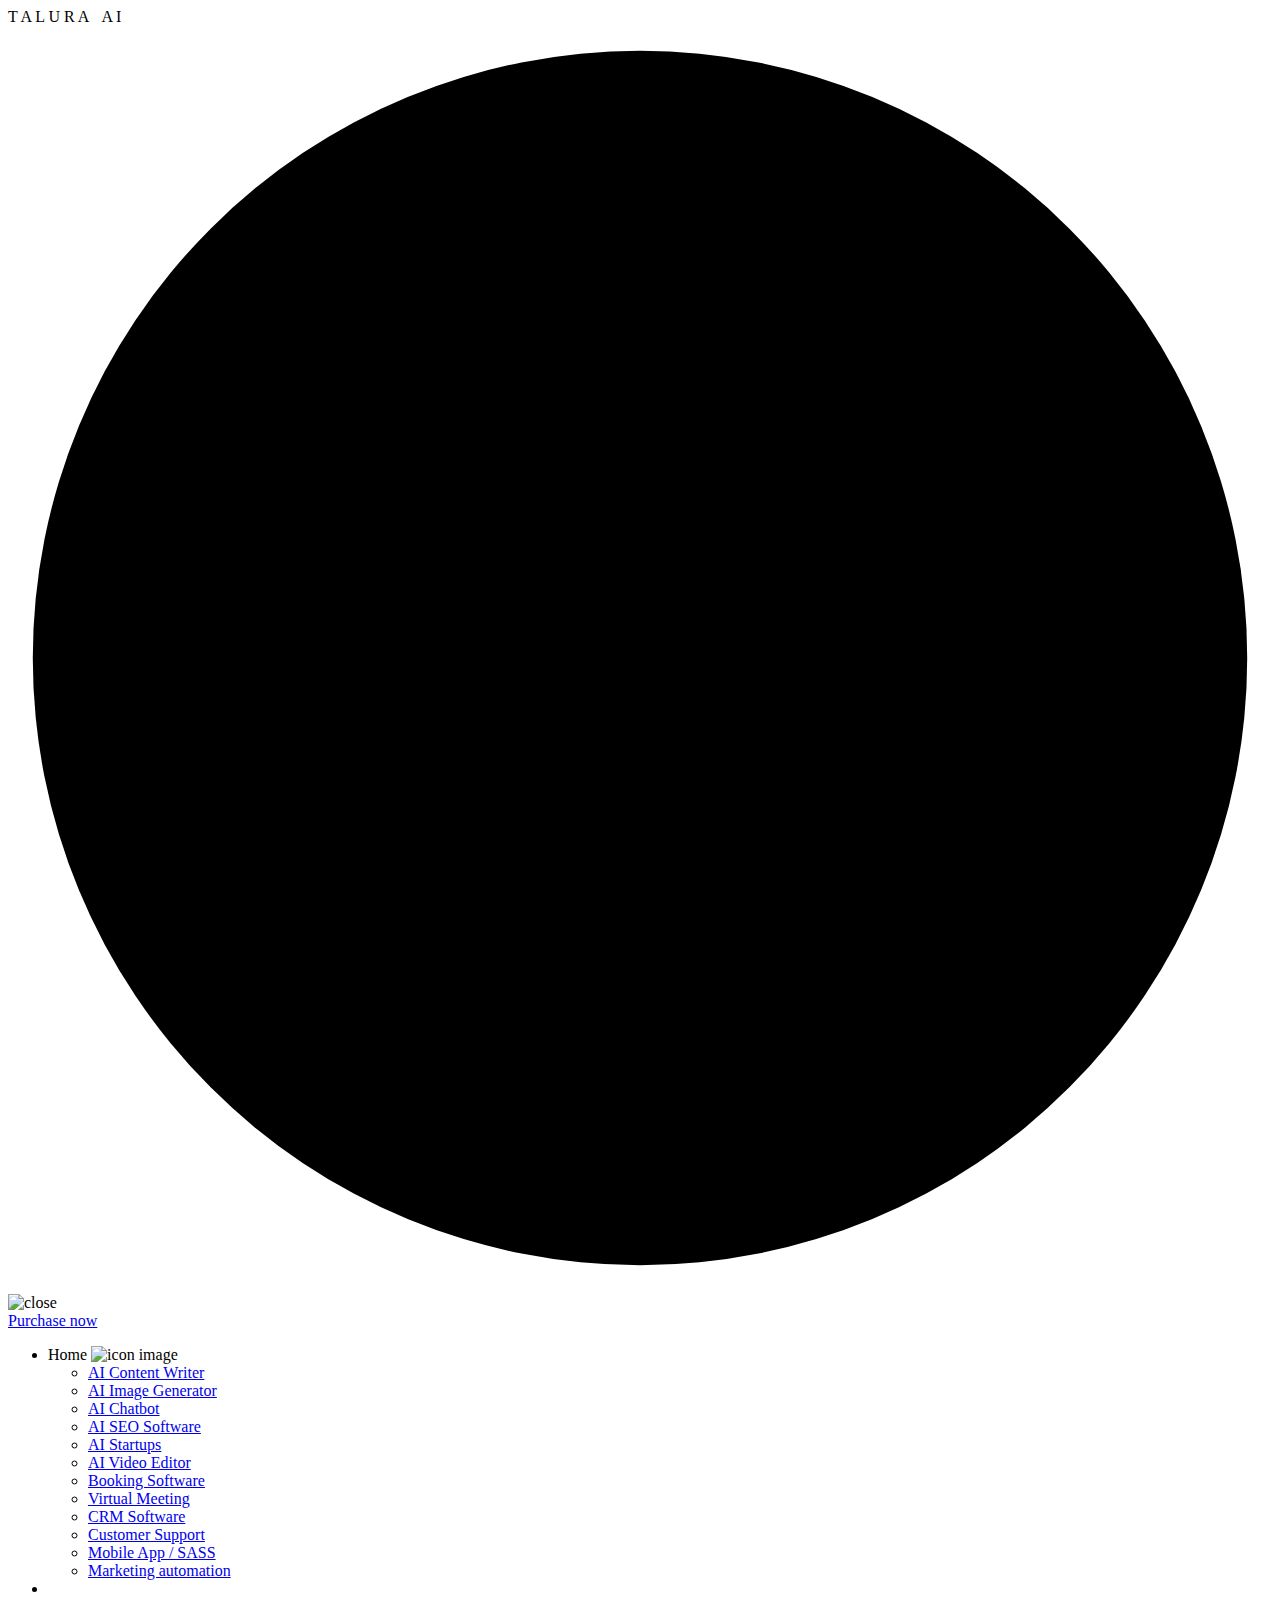
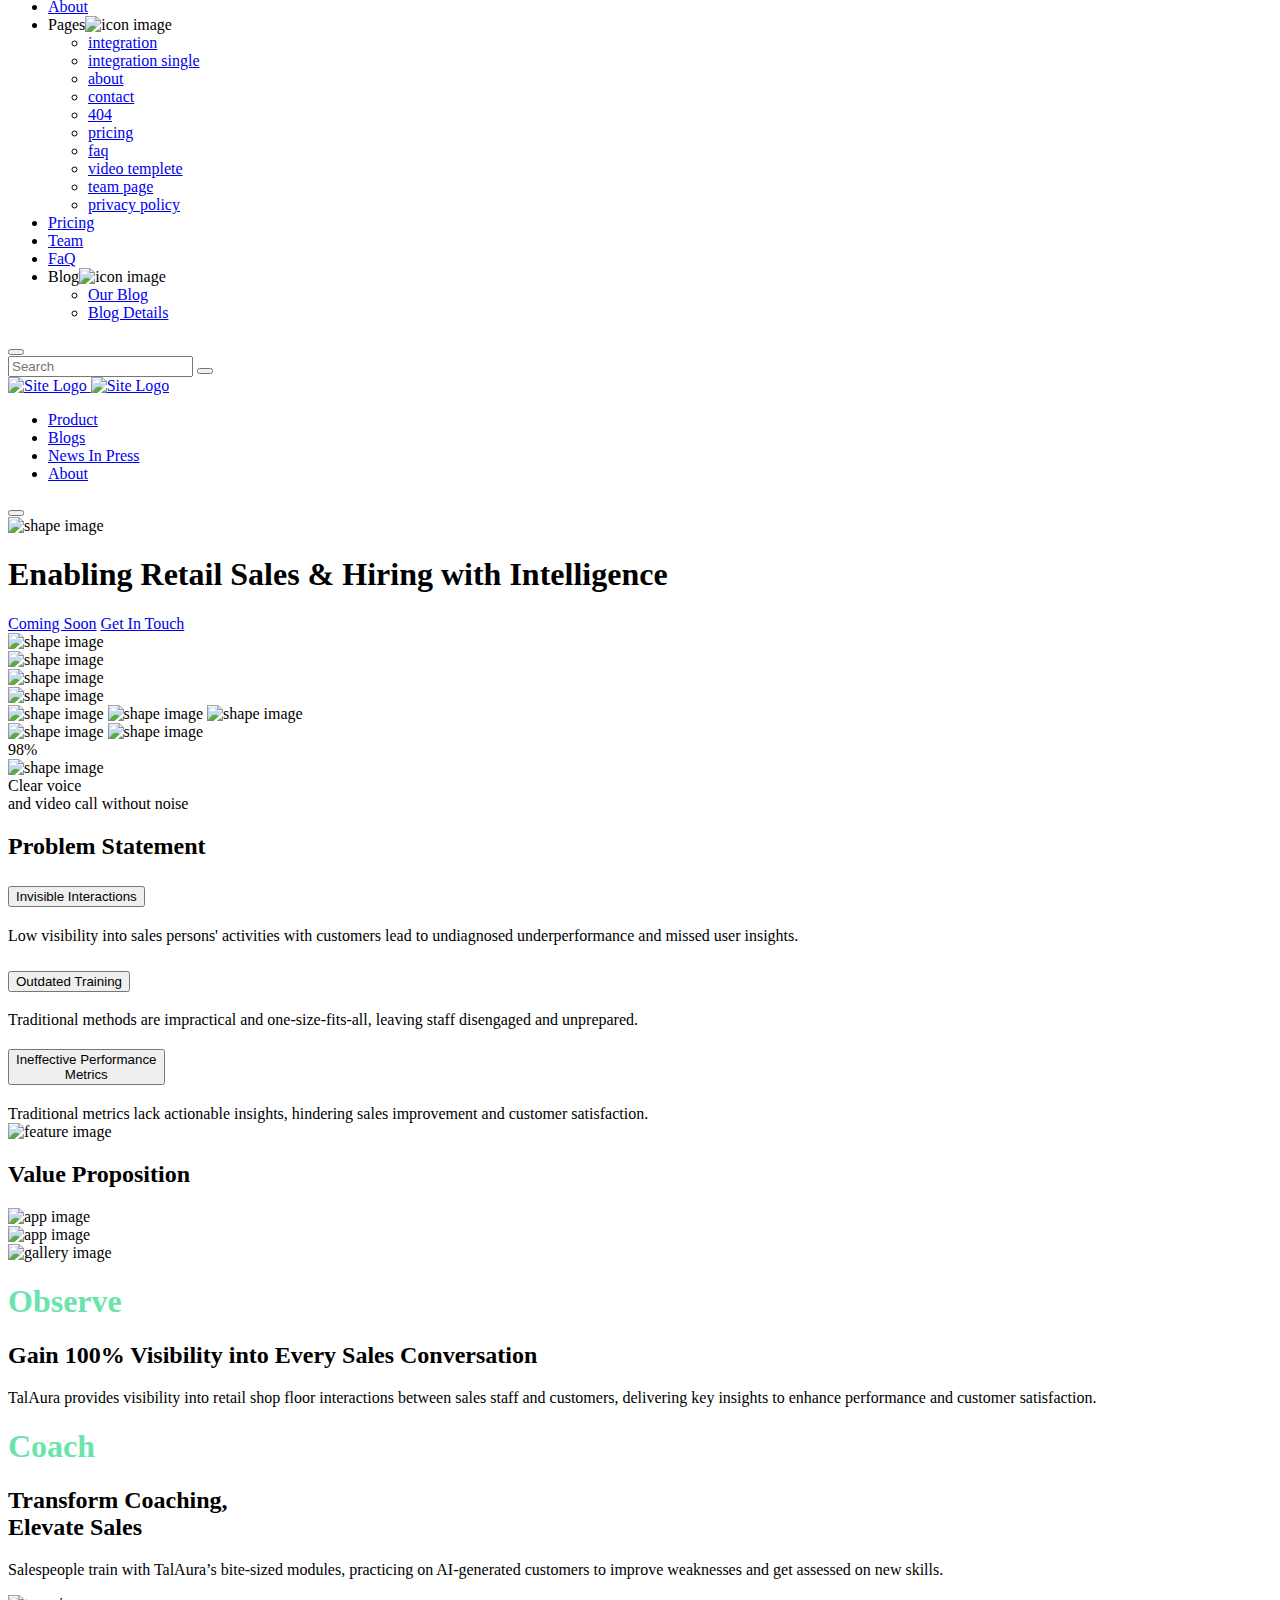
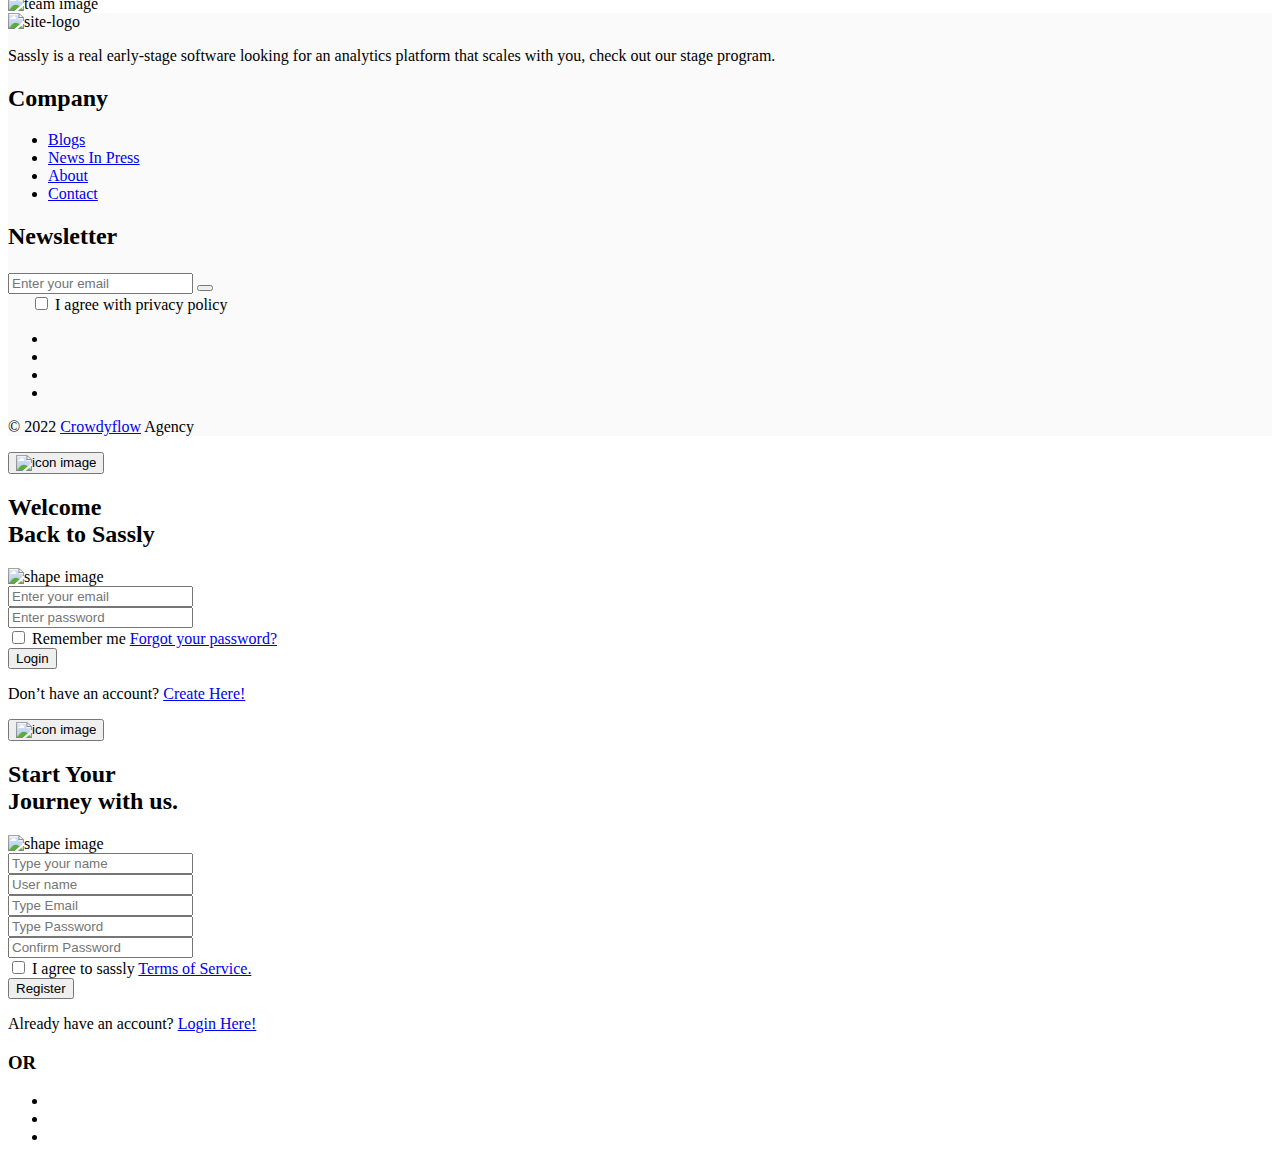
==== index.html @ 1fa09ea3 "Add files via upload" ====
<!DOCTYPE html>
<html lang="en">

<head>
  <meta charset="UTF-8">
  <meta http-equiv="X-UA-Compatible" content="IE=edge">
  <meta name="viewport" content="width=device-width, initial-scale=1.0">
  <meta name="description" content="Sassly HTML5 Template">

  <title>Talura</title>

  <!-- Fav Icon -->
  <link rel="icon" type="image/x-icon" href="../assets/imgs/logo/favicon.webp">



  <!-- All CSS files -->
  <link rel="stylesheet" href="assets/css/bootstrap.min.css">
  <link rel="stylesheet" href="assets/css/all.min.css">
  <link rel="stylesheet" href="assets/css/swiper-bundle.min.css">
  <link rel="stylesheet" href="assets/css/progressbar.css">
  <link rel="stylesheet" href="assets/css/meanmenu.min.css">
  <link rel="stylesheet" href="assets/css/magnific-popup.css">
  <link rel="stylesheet" href="assets/css/master-online-meeting.css">

  <style>
    .enquiry-btn {
      transition: 0.3s;
    }

    .enquiry-btn:hover {
      text-decoration: underline;
      color: #072032;
    }
  </style>

</head>


<body class="font-heading-beatrice-medium">

  <!-- Preloader -->
  <div id="preloader">
    <div id="container" class="container-preloader">
      <div class="animation-preloader">
        <div class="spinner"></div>
        <div class="txt-loading">
          <span data-text="T" class="characters">T</span>
          <span data-text="A" class="characters">A</span>
          <span data-text="L" class="characters">L</span>
          <span data-text="U" class="characters">U</span>
          <span data-text="R" class="characters">R</span>
          <span data-text="A" class="characters">A&nbsp;</span>
          <span data-text="A" class="characters">&nbsp;A</span>
          <span data-text="I" class="characters">I</span>
        </div>
      </div>
      <div class="loader-section section-left"></div>
      <div class="loader-section section-right"></div>
    </div>
  </div>

  <!-- Cursor Animation -->
  <div class="cursor1"></div>
  <div class="cursor2"></div>

  <!-- Sroll to top -->
  <div class="progress-wrap">
    <svg class="progress-circle svg-content" width="100%" height="100%" viewBox="-1 -1 102 102">
      <path d="M50,1 a49,49 0 0,1 0,98 a49,49 0 0,1 0,-98"></path>
    </svg>
  </div>


  <!-- offcanvas start  -->
  <div class="offcanvas-area">
    <div class="offcanvas-area-meta-wrapper">
      <span id="close_offcanvas" class="close-offcanvas">
        <img src="assets/imgs/icon/close.png" alt="close">
      </span>
      <div class="offcanvas-btn-wrapper">
        <a target="_blank" href="https://themeforest.net/item/axtra-digital-agency-creative-portfolio-theme/43074408"
          class="wc-btn wc-btn-default btn-hover-cropping">Purchase now</a>
      </div>
    </div>
    <div class="offcanvas-area-menu-wrapper">
      <ul id="accordion" class="accordion">
        <li>
          <div class="link">Home
            <img class="angle-down" src="assets/imgs/icon/angle-down.png" alt="icon image">
          </div>
          <ul class="submenu">
            <li><a href="ai-content-writer.html">AI Content Writer</a></li>
            <li><a href="ai-image-generator.html">AI Image Generator</a></li>
            <li><a href="ai-chatbot.html">AI Chatbot</a></li>
            <li><a href="ai-seo.html">AI SEO Software</a></li>
            <li><a href="ai-software.html">AI Startups</a></li>
            <li><a href="ai-video-editor.html">AI Video Editor</a></li>
            <li><a href="booking.html">Booking Software</a></li>
            <li><a href="online-meeting.html" class="active-page">Virtual Meeting</a></li>
            <li><a href="crm.html">CRM Software</a></li>
            <li><a href="customer-service.html">Customer Support</a></li>
            <li><a href="mobile-apps.html">Mobile App / SASS</a></li>
            <li><a href="marketing-automation.html">Marketing automation</a></li>
          </ul>
        </li>
        <li>
        <li><a href="about.html">About</a></li>
        <li>
          <div class="link">Pages<img class="angle-down" src="assets/imgs/icon/angle-down.png" alt="icon image"></div>
          <ul class="submenu">
            <li><a href="integration.html">integration</a></li>
            <li><a href="integration-single.html">integration single</a></li>
            <li><a href="about.html">about</a></li>
            <li><a href="contact.html">contact</a></li>
            <li><a href="404.html">404</a></li>
            <li><a href="pricing.html">pricing</a></li>
            <li><a href="faq.html">faq</a></li>
            <li><a href="all-template.html">video templete</a></li>
            <li><a href="team.html">team page</a></li>
            <li><a href="privacy-policy.html">privacy policy</a></li>
          </ul>
        </li>
        <li><a href="pricing.html">Pricing</a></li>
        <li><a href="team.html">Team</a></li>
        <li><a href="faq.html">FaQ</a></li>
        <li>
          <div class="link">Blog<img class="angle-down" src="assets/imgs/icon/angle-down.png" alt="icon image"></div>
          <ul class="submenu">
            <li><a href="blog.html">Our Blog</a></li>
            <li><a href="blog-details.html">Blog Details</a></li>
          </ul>
        </li>
      </ul>
    </div>
  </div>
  <!-- offcanvas end  -->


  <!-- search modal start -->
  <div class="modal fade" id="search-template" data-bs-backdrop="static" data-bs-keyboard="false" tabindex="-1"
    aria-labelledby="search-template" aria-hidden="true">
    <button type="button" class="btn-close" data-bs-dismiss="modal" aria-label="Close"></button>
    <div class="modal-dialog modal-dialog-centered">
      <div class="modal-content">
        <div class="modal-body">
          <form action="#" class="form-search">
            <input type="text" placeholder="Search">
            <button type="submit"><i class="fa-solid fa-magnifying-glass"></i></button>
          </form>
        </div>
      </div>
    </div>
  </div>
  <!-- search modal end -->

  <!-- Header area start -->
  <header class="header-area style-1 pos-abs zi-9">
    <div class="container">
      <div class="header-area__inner">
        <div class="header__logo">
          <a href="index.html">
            <img src="assets/imgs/logo/logo-2.webp" class="normal-logo" alt="Site Logo">
            <img src="assets/imgs/logo/logo-13.webp" class="sticky-logo" alt="Site Logo">
          </a>
        </div>
        <div class="header__nav">
          <nav class="main-menu">
            <ul>
              <li><a href="/">Product</a>
              </li>
              <li><a href="maintainence.html">Blogs</a></li>
              <li><a href="news-in-press.html">News In Press</a></li>
              <li><a href="about.html">About</a></li>
            </ul>
          </nav>
        </div>
        <div class="header__navicon d-xl-none">
          <button onclick="showCanvas3()" class="open-offcanvas">
            <i class="fa-solid fa-bars"></i></button>
        </div>
      </div>
    </div>
  </header>
  <!-- Header area end -->

  <div class="has-smooth" id="has_smooth"></div>
  <div id="smooth-wrapper">
    <div id="smooth-content">
      <div class="body-wrapper body-booking">

        <!-- overlay switcher close  -->
        <div class="overlay-switcher-close"></div>



        <main>

          <!-- hero area start  -->
          <section class="hero-area section-spacing">
            <div class="container">
              <div class="hero-area-inner">
                <img class="area-shape-1" src="assets/imgs/shape/shape-s-11.webp" alt="shape image">
                <div class="area-shape-2"></div>
                <div class="section-content">
                  <div class="section-title-wrapper">
                    <div class="title-wrapper">
                      <h1 class="section-title has_fade_anim lh-sm">Enabling Retail Sales & Hiring with Intelligence
                      </h1>
                    </div>
                  </div>
                  <!-- <div class="text-wrapper">
                    <p class="text has_fade_anim" data-delay="0.30">Leave pen-and-paper bookings in the past allowing
                      you to focus more on your business
                      or simply enjoy your newfound free time.</p>
                  </div> -->
                  <div class="btn-wrapper has_fade_anim" data-delay="0.45">
                    <a href="#" class="wc-btn wc-btn-primary btn-text-flip primary-bg"> <span
                        data-text="Coming Soon">Coming Soon</span></a>
                    <a href="/contact.html" class="wc-btn wc-btn-primary bg-transparent border-0 enquiry-btn"> <span
                        data-text="Get In Touch">
                        Get In
                        Touch <i class="fa-solid fa-arrow-up" style="transform: rotate(30deg);"></i></span></a>
                  </div>

                </div>
                <div class="hero-thumb">
                  <div class="shape-1">
                    <img src="assets/imgs/shape/shape-s-10.webp" alt="shape image">
                  </div>
                  <div class="shape-2">
                    <img src="assets/imgs/shape/shape-s-7.webp" alt="shape image">
                  </div>
                  <div class="shape-3 has_fade_anim" data-fade-offset="0" data-delay="0.75" data-on-scroll="0">
                    <img src="assets/imgs/shape/shape-s-9.webp" alt="shape image">
                  </div>
                  <div class="shape-4 has_fade_anim" data-fade-offset="0">
                    <img src="assets/imgs/gallery/img-s-8.webp" alt="shape image">
                  </div>

                  <div class="shape-5">
                    <img class="shape-in-1" src="assets/imgs/shape/shape-s-5.webp" alt="shape image">
                    <img class="shape-in-2" src="assets/imgs/shape/shape-s-8.webp" alt="shape image">
                    <img src="assets/imgs/gallery/img-s-9.webp" class="has_fade_anim" data-fade-offset="0"
                      data-delay="0.30" alt="shape image">

                  </div>
                  <div class="shape-6 has_fade_anim" data-fade-offset="0" data-delay="0.60">
                    <img class="shape-in-3" src="assets/imgs/shape/shape-s-6.webp" alt="shape image">
                    <img src="assets/imgs/logo/logo-3.webp" alt="shape image">
                  </div>
                  <div class="statistics-box has_fade_anim" data-fade-offset="0" data-delay="0.45">
                    <div class="counter-box">
                      <div class="count-number wc-counter">98%</div><img src="assets/imgs/shape/shape-s-4.webp"
                        alt="shape image">
                    </div>
                    <div class="text">
                      Clear <span>voice <br>
                        and video</span> call without
                      noise
                    </div>
                  </div>
                </div>
              </div>
            </div>
          </section>
          <!-- hero area end  -->

          <!-- features area start  -->
          <section class="features-area section-spacing">
            <div class="container">
              <div class="features-area-inner">
                <div class="section-header">
                  <div class="section-title-wrapper">
                    <div class="title-wrapper">
                      <h2 class="section-title has_fade_anim">
                        Problem Statement
                      </h2>
                    </div>
                  </div>
                </div>
                <div class="section-content">
                  <div class="accordion-wrapper has_fade_anim d-flex justify-content-center align-items-center">
                    <div class="accordion accordion-flush" id="accordionFlushExample">
                      <div class="accordion-item">
                        <h2 class="accordion-header" id="flush-headingOne">
                          <button class="accordion-button collapsed" type="button" data-bs-toggle="collapse"
                            data-bs-target="#flush-collapseOne" aria-expanded="false" aria-controls="flush-collapseOne">
                            ⁠Invisible Interactions
                          </button>
                        </h2>
                        <div id="flush-collapseOne" class="accordion-collapse collapse"
                          aria-labelledby="flush-headingOne" data-bs-parent="#accordionFlushExample">
                          <div class="accordion-body"> Low visibility into sales persons' activities with customers lead
                            to undiagnosed underperformance and missed user insights.</div>
                        </div>
                      </div>
                      <div class="accordion-item">
                        <h2 class="accordion-header" id="flush-headingTwo">
                          <button class="accordion-button" type="button" data-bs-toggle="collapse"
                            data-bs-target="#flush-collapseTwo" aria-expanded="false" aria-controls="flush-collapseTwo">
                            Outdated Training
                          </button>
                        </h2>
                        <div id="flush-collapseTwo" class="accordion-collapse collapse show"
                          aria-labelledby="flush-headingTwo" data-bs-parent="#accordionFlushExample">
                          <div class="accordion-body"> Traditional methods are impractical and one-size-fits-all,
                            leaving staff disengaged and unprepared.

                          </div>
                        </div>
                      </div>
                      <div class="accordion-item">
                        <h2 class="accordion-header" id="flush-headingThree">
                          <button class="accordion-button collapsed" type="button" data-bs-toggle="collapse"
                            data-bs-target="#flush-collapseThree" aria-expanded="false"
                            aria-controls="flush-collapseThree">
                            Ineffective Performance <br>
                            Metrics
                          </button>
                        </h2>
                        <div id="flush-collapseThree" class="accordion-collapse collapse"
                          aria-labelledby="flush-headingThree" data-bs-parent="#accordionFlushExample">
                          <div class="accordion-body">Traditional metrics lack actionable insights, hindering sales
                            improvement and customer satisfaction.
                          </div>
                        </div>
                      </div>
                    </div>
                  </div>
                  <div class="feature-thumb has_fade_anim">
                    <img src="assets/imgs/gallery/img-s-10.webp" alt="feature image">
                  </div>
                </div>
              </div>
            </div>
          </section>
          <!-- features area end  -->

          <!-- product area start  -->
          <section class="product-area section-spacing pb-0">
            <div class="container">
              <div class="section-header">
                <div class="section-title-wrapper">
                  <div class="title-wrapper">
                    <h2 class="section-title has_fade_anim text-center mb-40">
                      Value Proposition
                    </h2>
                  </div>
                </div>
              </div>
              <div class="product-area-inner">
                <div class="product-thumb">
                  <div class="shape-1">
                    <img src="assets/imgs/gallery/img-s-11.webp" data-speed="0.8" alt="app image">
                  </div>
                  <div class="shape-2">
                    <img src="assets/imgs/gallery/img-s-12.webp" alt="app image">
                  </div>
                  <div class="shape-main">
                    <img src="assets/imgs/shape/shape-s-12.webp" alt="gallery image">
                  </div>

                </div>
                <div class="section-content">
                  <div class="section-title-wrapper">
                    <div class="title-wrapper">
                      <h1 class="section-title has_fade_anim mb-20" style="color: #6BE4AB;">Observe</h1>
                      <h2 class="has_fade_anim">Gain 100% Visibility into Every Sales Conversation</h2>
                    </div>
                  </div>
                  <div class="text-wrapper">
                    <p class="text has_fade_anim">TalAura provides visibility into retail shop floor interactions
                      between sales staff and customers, delivering key insights to enhance performance and customer
                      satisfaction.
                    </p>
                  </div>
                  <!-- <div class="btn-wrapper has_fade_anim">
                    <a href="about.html" class="wc-btn wc-btn-underline btn-text-flip"> <span
                        data-text="Learn more">Learn
                        more</span></a>
                  </div> -->
                </div>
              </div>
            </div>
          </section>
          <!-- product area end  -->

          <!-- team video area start  -->
          <section class="team-video-area section-spacing">
            <div class="container">
              <div class="team-video-area-inner">
                <div class="section-content">
                  <div class="title-wrapper">
                    <h1 class="section-title has_fade_anim mb-20" style="color: #6BE4AB;">Coach</h1>
                    <h2 class="has_fade_anim">Transform Coaching,
                      <br>
                      Elevate Sales
                    </h2>
                  </div>
                  <div class="text-wrapper">
                    <p class="text has_fade_anim">Salespeople train with TalAura’s bite-sized modules, practicing on
                      AI-generated customers to improve weaknesses and get assessed on new skills.
                    </p>
                  </div>
                </div>
                <div class="team-video-thumb">
                  <img src="assets/imgs/gallery/img-s-13.webp" alt="team image">
                </div>
              </div>
            </div>
          </section>
          <!-- team video area end  -->

        </main>

        <!-- footer area start  -->
        <footer class="footer-area style-2" style="background-color: #fafafa;">
          <div class="container">
            <div class="footer-area-inner">
              <div class="footer-widget-wrapper">
                <div class="footer-logo">
                  <img src="assets/imgs/logo/logo-4.webp" alt="site-logo">
                </div>
                <div class="description-text">
                  <div class="text-wrapper">
                    <p class="text">Sassly is a real early-stage software looking for an analytics platform that scales
                      with you, check out our stage program.</p>
                  </div>
                </div>
              </div>
              <div class="footer-widget-wrapper">
                <h2 class="title">Company</h2>
                <ul class="footer-nav-list">
                  <li><a href="/maintainence.html">Blogs</a></li>
                  <li><a href="#">News In Press</a></li>
                  <li><a href="/about.html">About</a></li>
                  <li><a href="/contact.html">Contact</a></li>
                </ul>
              </div>

            
              <div class="footer-widget-wrapper">
                <h2 class="title">Newsletter</h2>
                <form action="#" class="subscribe-form">
                  <div class="input-field">
                    <input type="email" placeholder="Enter your email">
                    <button type="submit" class="subscribe-btn"><i class="fa-solid fa-paper-plane"></i></button>
                    <span class="icon"><i class="fa-regular fa-envelope" style="font-size: 20px;"></i></span>
                  </div>
                  <div class="policy-field">
                    <input type="checkbox" id="policy" name="policy" value="Boat" style="margin-left: 27px;">
                    <label for="policy"> I agree with <span>privacy policy</span></label>
                  </div>
                </form>
              </div>
            </div>
            <div class="copyright-area-inner">
              <ul class="social-links">
                <li><a href="#"><i class="fa-brands fa-facebook-f"></i></a></li>
                <li><a href="#"><i class="fa-brands fa-twitter"></i></a></li>
                <li><a href="#"><i class="fa-brands fa-instagram"></i></a></li>
                <li><a href="#"><i class="fa-brands fa-linkedin"></i></a></li>
              </ul>
              <div class="copyright-text">
                <p class="text">© 2022 <a href="https://crowdyflow.com/">Crowdyflow</a> Agency</p>
              </div>
            </div>
          </div>
        </footer>
        <!-- footer area end  -->

      </div>
    </div>
  </div>
  <!-- login form  -->
  <div class="modal fade" id="staticBackdrop" data-bs-backdrop="static" data-bs-keyboard="false" tabindex="-1"
    aria-hidden="true">
    <div class="modal-dialog modal-dialog-centered">
      <div class="modal-content">
        <div class="form-box-wrapper">
          <div class="login-form-box">
            <div class="btn-wrapper">
              <button class="close-btn" data-bs-dismiss="modal"><img src="assets/imgs/icon/cross.webp"
                  alt="icon image"></button>
            </div>
            <div class="title-wrapper">
              <h2 class="title"><span>Welcome <br>
                  Back to</span> Sassly </h2>
            </div>
            <div class="icon">
              <img src="assets/imgs/shape/shape-s-55.webp" alt="shape image">
            </div>
            <div class="form-wrapper">
              <form action="#" class="user-form">
                <div class="input-field">
                  <input type="email" placeholder="Enter your email">
                </div>
                <div class="input-field">
                  <input type="password" placeholder="Enter password">
                </div>
                <div class="policy-field">
                  <input type="checkbox" id="p-policy" name="p-policy" value="Boat">
                  <label for="policy">Remember me</label>
                  <a href="#" class="forget-password">Forgot your password?</a>
                </div>
                <button type="submit" class="subscribe-btn wc-btn-primary btn-text-flip"><span
                    data-text="Login">Login</span></button>
              </form>
            </div>
            <div class="note">
              <p>Don’t have an account? <span><a href="javascript:void(0)" data-bs-dismiss="modal"
                    data-bs-toggle="modal" data-bs-target="#signupform">Create Here!</a></span></p>
            </div>
          </div>
        </div>
      </div>
    </div>
  </div>

  <!-- signup form  -->
  <div class="modal fade" id="signupform" data-bs-backdrop="static" data-bs-keyboard="false" tabindex="-1"
    aria-hidden="true">
    <div class="modal-dialog modal-dialog-centered">
      <div class="modal-content">
        <div class="form-box-wrapper">
          <div class="register-form-box">
            <div class="btn-wrapper">
              <button class="close-btn" data-bs-dismiss="modal"><img src="assets/imgs/icon/cross.webp"
                  alt="icon image"></button>
            </div>
            <div class="title-wrapper">
              <h2 class="title"><span>Start Your <br>
                  Journey</span> with us.</h2>
            </div>
            <div class="icon">
              <img src="assets/imgs/shape/shape-s-55.webp" alt="shape image">
            </div>
            <div class="form-wrapper">
              <form action="#" class="user-form">
                <div class="input-field">
                  <input type="text" placeholder="Type your name">
                </div>
                <div class="input-field">
                  <input type="text" placeholder="User name">
                </div>
                <div class="input-field">
                  <input type="email" placeholder="Type Email">
                </div>
                <div class="input-field">
                  <input type="password" placeholder="Type Password">
                </div>
                <div class="input-field">
                  <input type="password" placeholder="Confirm Password">
                </div>
                <div class="policy-field">
                  <input type="checkbox" id="d-policy" name="d-policy" value="Boat">
                  <label for="d-policy">I agree to sassly <span><a href="#">Terms of Service.</a></span></label>
                </div>
                <button type="submit" class="subscribe-btn wc-btn-primary btn-text-flip"><span
                    data-text="Register">Register</span></button>
              </form>
            </div>
            <div class="note">
              <p>Already have an account? <span><a href="javascript:void(0)" data-bs-dismiss="modal"
                    data-bs-toggle="modal" data-bs-target="#staticBackdrop">Login Here!</a></span></p>
            </div>
            <h3 class="alternative-title"><span>OR</span></h3>
            <ul class="social-links">
              <li><a href="#"><i class="fa-brands fa-twitter"></i></a></li>
              <li><a href="#"><i class="fa-brands fa-instagram"></i></a></li>
              <li><a href="#"><i class="fa-brands fa-linkedin"></i></a></li>
            </ul>
          </div>
        </div>
      </div>
    </div>
  </div>


  <!-- All JS files -->
  <script src="assets/js/jquery-3.6.0.min.js"></script>
  <script src="assets/js/bootstrap.bundle.min.js"></script>
  <script src="assets/js/jquery.magnific-popup.min.js"></script>
  <script src="assets/js/swiper-bundle.min.js"></script>
  <script src="assets/js/counter.js"></script>
  <script src="assets/js/gsap.min.js"></script>
  <script src="assets/js/ScrollSmoother.min.js"></script>
  <script src="assets/js/ScrollToPlugin.min.js"></script>
  <script src="assets/js/ScrollTrigger.min.js"></script>
  <script src="assets/js/jquery.meanmenu.min.js"></script>
  <script src="assets/js/backToTop.js"></script>
  <script src="assets/js/main.js"></script>
  <script src="assets/js/error-handling.js"></script>
  <script src="assets/js/offcanvas.js"></script>

  <script>
    // testimonial slider
    if (('.testimonial-slider').length) {
      var testimonial_slider = new Swiper(".testimonial-slider", {
        loop: false,
        slidesPerView: 1,
        spaceBetween: 30,
        speed: 1800,
        freeMode: true,
        watchSlidesProgress: true,
        navigation: {
          prevEl: ".testimonial-button-prev",
          nextEl: ".testimonial-button-next",
        },
        pagination: {
          el: '.testimonial-pagination',
          type: 'bullets',
          clickable: true,
        },
        breakpoints: {
          // when window width is >= px
          576: {
            slidesPerView: 1,
          },
          768: {
            slidesPerView: 2,
          },
          992: {
            slidesPerView: 2,
          },
          1201: {
            slidesPerView: 3,
          },
          1367: {
            slidesPerView: 3,
          },
        }
      });
    }


    const toggle_switcher = function ($scope) {
      const checked = $("input", $scope);
      const toggle_pane = $(".toggle-pane", $scope);
      const toggle_label = $(".before_label, .after_label", $scope);

      checked.change(function () {
        toggle_pane.toggleClass('show');
        toggle_label.toggleClass('active');
      })
    }


    // corporate_brand_slider_active
    if ('.brand-active') {
      var brand_slider_active = new Swiper(".brand-active", {
        slidesPerView: 5,
        loop: true,
        autoplay: true,
        spaceBetween: 60,
        speed: 3000,
        autoplay: {
          delay: .1,
          disableOnInteraction: false,
        },
        breakpoints: {
          // when window width is >= 320px
          375: {
            slidesPerView: 3,
            spaceBetween: 0,
          },
          // when window width is >= 480px
          480: {
            slidesPerView: 3,
            spaceBetween: 30,
          },
          // when window width is >= 640px
          640: {
            slidesPerView: 4,
            spaceBetween: 40
          },
          // when window width is >= 1366px
          1366: {
            slidesPerView: 5,
          },
        }
      });
    }
  </script>



</body>

</html>
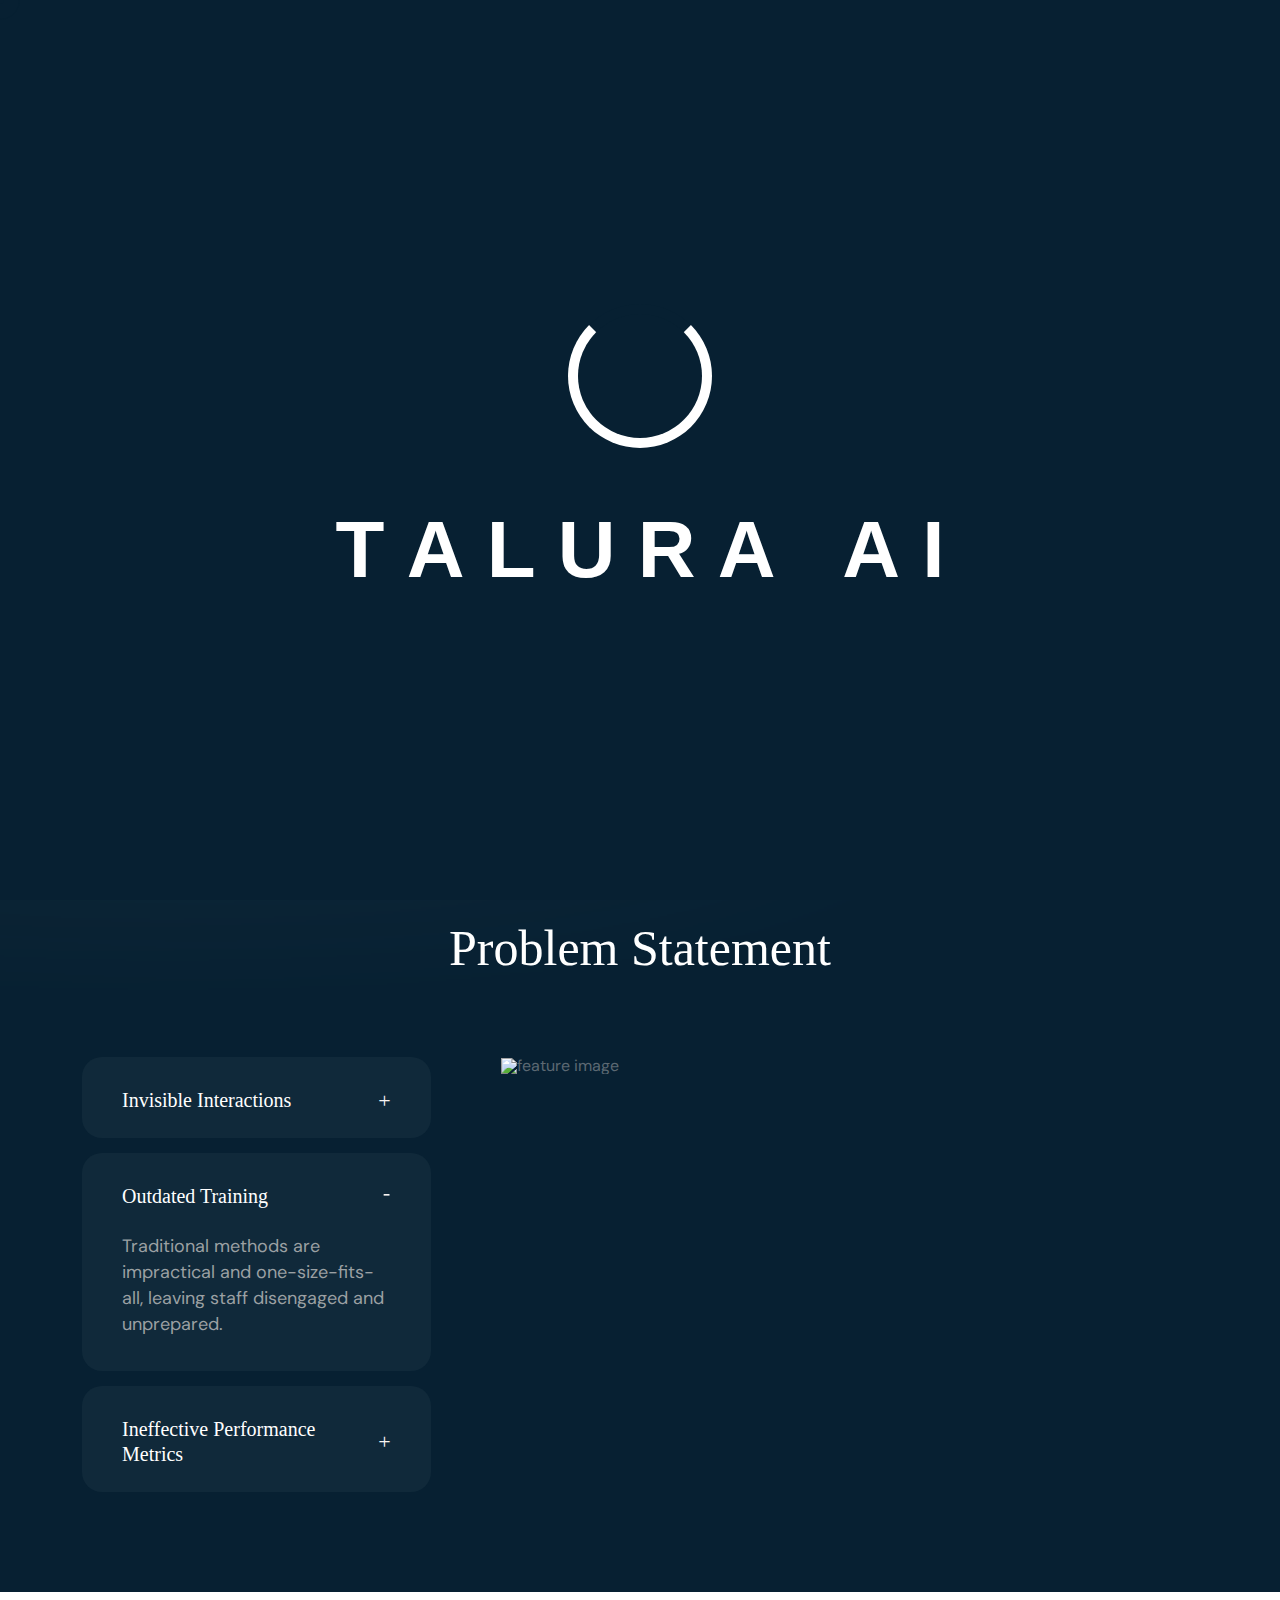
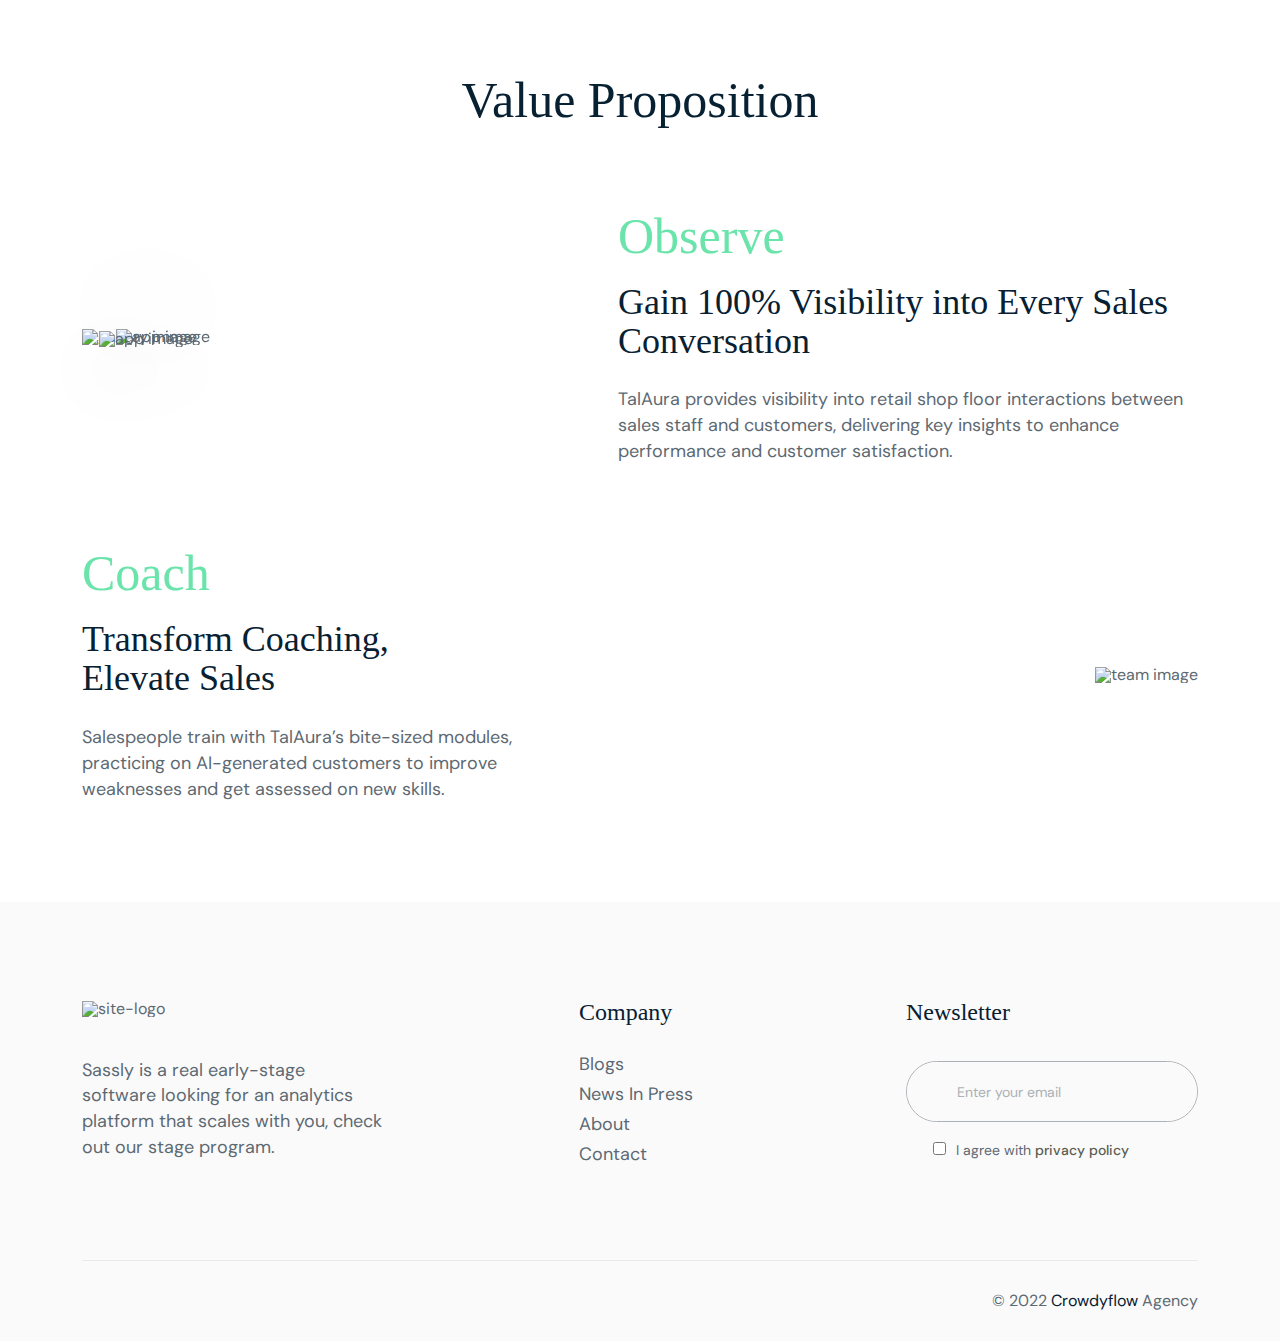
==== commit e4d0d93c: "Update index.html" ====
--- a/index.html
+++ b/index.html
@@ -75,62 +75,18 @@
   <!-- offcanvas start  -->
   <div class="offcanvas-area">
     <div class="offcanvas-area-meta-wrapper">
-      <span id="close_offcanvas" class="close-offcanvas">
+      <span class="close-offcanvas">
+      </span>
+      <div class="offcanvas-btn-wrapper" id="close_offcanvas">
         <img src="assets/imgs/icon/close.png" alt="close">
-      </span>
-      <div class="offcanvas-btn-wrapper">
-        <a target="_blank" href="https://themeforest.net/item/axtra-digital-agency-creative-portfolio-theme/43074408"
-          class="wc-btn wc-btn-default btn-hover-cropping">Purchase now</a>
       </div>
     </div>
     <div class="offcanvas-area-menu-wrapper">
       <ul id="accordion" class="accordion">
-        <li>
-          <div class="link">Home
-            <img class="angle-down" src="assets/imgs/icon/angle-down.png" alt="icon image">
-          </div>
-          <ul class="submenu">
-            <li><a href="ai-content-writer.html">AI Content Writer</a></li>
-            <li><a href="ai-image-generator.html">AI Image Generator</a></li>
-            <li><a href="ai-chatbot.html">AI Chatbot</a></li>
-            <li><a href="ai-seo.html">AI SEO Software</a></li>
-            <li><a href="ai-software.html">AI Startups</a></li>
-            <li><a href="ai-video-editor.html">AI Video Editor</a></li>
-            <li><a href="booking.html">Booking Software</a></li>
-            <li><a href="online-meeting.html" class="active-page">Virtual Meeting</a></li>
-            <li><a href="crm.html">CRM Software</a></li>
-            <li><a href="customer-service.html">Customer Support</a></li>
-            <li><a href="mobile-apps.html">Mobile App / SASS</a></li>
-            <li><a href="marketing-automation.html">Marketing automation</a></li>
-          </ul>
-        </li>
-        <li>
+        <li><a href="/">Product</a></li>
+        <li><a href="https://talaura.ai/blog">Blogs</a></li>
+        <li><a href="/">News In Press</a></li>
         <li><a href="about.html">About</a></li>
-        <li>
-          <div class="link">Pages<img class="angle-down" src="assets/imgs/icon/angle-down.png" alt="icon image"></div>
-          <ul class="submenu">
-            <li><a href="integration.html">integration</a></li>
-            <li><a href="integration-single.html">integration single</a></li>
-            <li><a href="about.html">about</a></li>
-            <li><a href="contact.html">contact</a></li>
-            <li><a href="404.html">404</a></li>
-            <li><a href="pricing.html">pricing</a></li>
-            <li><a href="faq.html">faq</a></li>
-            <li><a href="all-template.html">video templete</a></li>
-            <li><a href="team.html">team page</a></li>
-            <li><a href="privacy-policy.html">privacy policy</a></li>
-          </ul>
-        </li>
-        <li><a href="pricing.html">Pricing</a></li>
-        <li><a href="team.html">Team</a></li>
-        <li><a href="faq.html">FaQ</a></li>
-        <li>
-          <div class="link">Blog<img class="angle-down" src="assets/imgs/icon/angle-down.png" alt="icon image"></div>
-          <ul class="submenu">
-            <li><a href="blog.html">Our Blog</a></li>
-            <li><a href="blog-details.html">Blog Details</a></li>
-          </ul>
-        </li>
       </ul>
     </div>
   </div>
@@ -169,7 +125,7 @@
             <ul>
               <li><a href="/">Product</a>
               </li>
-              <li><a href="maintainence.html">Blogs</a></li>
+              <li><a href="http://talaura.ai/blog">Blogs</a></li>
               <li><a href="news-in-press.html">News In Press</a></li>
               <li><a href="about.html">About</a></li>
             </ul>
@@ -688,4 +644,4 @@
 
 </body>
 
-</html>+</html>
--- a/assets/css/all.min.css
+++ b/assets/css/all.min.css
@@ -0,0 +1,6 @@
+/*!
+ * Font Awesome Free 6.1.2 by @fontawesome - https://fontawesome.com
+ * License - https://fontawesome.com/license/free (Icons: CC BY 4.0, Fonts: SIL OFL 1.1, Code: MIT License)
+ * Copyright 2022 Fonticons, Inc.
+ */
+.fa{font-family:var(--fa-style-family,"Font Awesome 6 Free");font-weight:var(--fa-style,900)}.fa,.fa-brands,.fa-duotone,.fa-light,.fa-regular,.fa-solid,.fa-thin,.fab,.fad,.fal,.far,.fas,.fat{-moz-osx-font-smoothing:grayscale;-webkit-font-smoothing:antialiased;display:var(--fa-display,inline-block);font-style:normal;font-variant:normal;line-height:1;text-rendering:auto}.fa-1x{font-size:1em}.fa-2x{font-size:2em}.fa-3x{font-size:3em}.fa-4x{font-size:4em}.fa-5x{font-size:5em}.fa-6x{font-size:6em}.fa-7x{font-size:7em}.fa-8x{font-size:8em}.fa-9x{font-size:9em}.fa-10x{font-size:10em}.fa-2xs{font-size:.625em;line-height:.1em;vertical-align:.225em}.fa-xs{font-size:.75em;line-height:.08333em;vertical-align:.125em}.fa-sm{font-size:.875em;line-height:.07143em;vertical-align:.05357em}.fa-lg{font-size:1.25em;line-height:.05em;vertical-align:-.075em}.fa-xl{font-size:1.5em;line-height:.04167em;vertical-align:-.125em}.fa-2xl{font-size:2em;line-height:.03125em;vertical-align:-.1875em}.fa-fw{text-align:center;width:1.25em}.fa-ul{list-style-type:none;margin-left:var(--fa-li-margin,2.5em);padding-left:0}.fa-ul>li{position:relative}.fa-li{left:calc(var(--fa-li-width, 2em)*-1);position:absolute;text-align:center;width:var(--fa-li-width,2em);line-height:inherit}.fa-border{border-radius:var(--fa-border-radius,.1em);border:var(--fa-border-width,.08em) var(--fa-border-style,solid) var(--fa-border-color,#eee);padding:var(--fa-border-padding,.2em .25em .15em)}.fa-pull-left{float:left;margin-right:var(--fa-pull-margin,.3em)}.fa-pull-right{float:right;margin-left:var(--fa-pull-margin,.3em)}.fa-beat{-webkit-animation-name:fa-beat;animation-name:fa-beat;-webkit-animation-delay:var(--fa-animation-delay,0);animation-delay:var(--fa-animation-delay,0);-webkit-animation-direction:var(--fa-animation-direction,normal);animation-direction:var(--fa-animation-direction,normal);-webkit-animation-duration:var(--fa-animation-duration,1s);animation-duration:var(--fa-animation-duration,1s);-webkit-animation-iteration-count:var(--fa-animation-iteration-count,infinite);animation-iteration-count:var(--fa-animation-iteration-count,infinite);-webkit-animation-timing-function:var(--fa-animation-timing,ease-in-out);animation-timing-function:var(--fa-animation-timing,ease-in-out)}.fa-bounce{-webkit-animation-name:fa-bounce;animation-name:fa-bounce;-webkit-animation-delay:var(--fa-animation-delay,0);animation-delay:var(--fa-animation-delay,0);-webkit-animation-direction:var(--fa-animation-direction,normal);animation-direction:var(--fa-animation-direction,normal);-webkit-animation-duration:var(--fa-animation-duration,1s);animation-duration:var(--fa-animation-duration,1s);-webkit-animation-iteration-count:var(--fa-animation-iteration-count,infinite);animation-iteration-count:var(--fa-animation-iteration-count,infinite);-webkit-animation-timing-function:var(--fa-animation-timing,cubic-bezier(.28,.84,.42,1));animation-timing-function:var(--fa-animation-timing,cubic-bezier(.28,.84,.42,1))}.fa-fade{-webkit-animation-name:fa-fade;animation-name:fa-fade;-webkit-animation-iteration-count:var(--fa-animation-iteration-count,infinite);animation-iteration-count:var(--fa-animation-iteration-count,infinite);-webkit-animation-timing-function:var(--fa-animation-timing,cubic-bezier(.4,0,.6,1));animation-timing-function:var(--fa-animation-timing,cubic-bezier(.4,0,.6,1))}.fa-beat-fade,.fa-fade{-webkit-animation-delay:var(--fa-animation-delay,0);animation-delay:var(--fa-animation-delay,0);-webkit-animation-direction:var(--fa-animation-direction,normal);animation-direction:var(--fa-animation-direction,normal);-webkit-animation-duration:var(--fa-animation-duration,1s);animation-duration:var(--fa-animation-duration,1s)}.fa-beat-fade{-webkit-animation-name:fa-beat-fade;animation-name:fa-beat-fade;-webkit-animation-iteration-count:var(--fa-animation-iteration-count,infinite);animation-iteration-count:var(--fa-animation-iteration-count,infinite);-webkit-animation-timing-function:var(--fa-animation-timing,cubic-bezier(.4,0,.6,1));animation-timing-function:var(--fa-animation-timing,cubic-bezier(.4,0,.6,1))}.fa-flip{-webkit-animation-name:fa-flip;animation-name:fa-flip;-webkit-animation-delay:var(--fa-animation-delay,0);animation-delay:var(--fa-animation-delay,0);-webkit-animation-direction:var(--fa-animation-direction,normal);animation-direction:var(--fa-animation-direction,normal);-webkit-animation-duration:var(--fa-animation-duration,1s);animation-duration:var(--fa-animation-duration,1s);-webkit-animation-iteration-count:var(--fa-animation-iteration-count,infinite);animation-iteration-count:var(--fa-animation-iteration-count,infinite);-webkit-animation-timing-function:var(--fa-animation-timing,ease-in-out);animation-timing-function:var(--fa-animation-timing,ease-in-out)}.fa-shake{-webkit-animation-name:fa-shake;animation-name:fa-shake;-webkit-animation-duration:var(--fa-animation-duration,1s);animation-duration:var(--fa-animation-duration,1s);-webkit-animation-iteration-count:var(--fa-animation-iteration-count,infinite);animation-iteration-count:var(--fa-animation-iteration-count,infinite);-webkit-animation-timing-function:var(--fa-animation-timing,linear);animation-timing-function:var(--fa-animation-timing,linear)}.fa-shake,.fa-spin{-webkit-animation-delay:var(--fa-animation-delay,0);animation-delay:var(--fa-animation-delay,0);-webkit-animation-direction:var(--fa-animation-direction,normal);animation-direction:var(--fa-animation-direction,normal)}.fa-spin{-webkit-animation-name:fa-spin;animation-name:fa-spin;-webkit-animation-duration:var(--fa-animation-duration,2s);animation-duration:var(--fa-animation-duration,2s);-webkit-animation-iteration-count:var(--fa-animation-iteration-count,infinite);animation-iteration-count:var(--fa-animation-iteration-count,infinite);-webkit-animation-timing-function:var(--fa-animation-timing,linear);animation-timing-function:var(--fa-animation-timing,linear)}.fa-spin-reverse{--fa-animation-direction:reverse}.fa-pulse,.fa-spin-pulse{-webkit-animation-name:fa-spin;animation-name:fa-spin;-webkit-animation-direction:var(--fa-animation-direction,normal);animation-direction:var(--fa-animation-direction,normal);-webkit-animation-duration:var(--fa-animation-duration,1s);animation-duration:var(--fa-animation-duration,1s);-webkit-animation-iteration-count:var(--fa-animation-iteration-count,infinite);animation-iteration-count:var(--fa-animation-iteration-count,infinite);-webkit-animation-timing-function:var(--fa-animation-timing,steps(8));animation-timing-function:var(--fa-animation-timing,steps(8))}@media (prefers-reduced-motion:reduce){.fa-beat,.fa-beat-fade,.fa-bounce,.fa-fade,.fa-flip,.fa-pulse,.fa-shake,.fa-spin,.fa-spin-pulse{-webkit-animation-delay:-1ms;animation-delay:-1ms;-webkit-animation-duration:1ms;animation-duration:1ms;-webkit-animation-iteration-count:1;animation-iteration-count:1;transition-delay:0s;transition-duration:0s}}@-webkit-keyframes fa-beat{0%,90%{-webkit-transform:scale(1);transform:scale(1)}45%{-webkit-transform:scale(var(--fa-beat-scale,1.25));transform:scale(var(--fa-beat-scale,1.25))}}@keyframes fa-beat{0%,90%{-webkit-transform:scale(1);transform:scale(1)}45%{-webkit-transform:scale(var(--fa-beat-scale,1.25));transform:scale(var(--fa-beat-scale,1.25))}}@-webkit-keyframes fa-bounce{0%{-webkit-transform:scale(1) translateY(0);transform:scale(1) translateY(0)}10%{-webkit-transform:scale(var(--fa-bounce-start-scale-x,1.1),var(--fa-bounce-start-scale-y,.9)) translateY(0);transform:scale(var(--fa-bounce-start-scale-x,1.1),var(--fa-bounce-start-scale-y,.9)) translateY(0)}30%{-webkit-transform:scale(var(--fa-bounce-jump-scale-x,.9),var(--fa-bounce-jump-scale-y,1.1)) translateY(var(--fa-bounce-height,-.5em));transform:scale(var(--fa-bounce-jump-scale-x,.9),var(--fa-bounce-jump-scale-y,1.1)) translateY(var(--fa-bounce-height,-.5em))}50%{-webkit-transform:scale(var(--fa-bounce-land-scale-x,1.05),var(--fa-bounce-land-scale-y,.95)) translateY(0);transform:scale(var(--fa-bounce-land-scale-x,1.05),var(--fa-bounce-land-scale-y,.95)) translateY(0)}57%{-webkit-transform:scale(1) translateY(var(--fa-bounce-rebound,-.125em));transform:scale(1) translateY(var(--fa-bounce-rebound,-.125em))}64%{-webkit-transform:scale(1) translateY(0);transform:scale(1) translateY(0)}to{-webkit-transform:scale(1) translateY(0);transform:scale(1) translateY(0)}}@keyframes fa-bounce{0%{-webkit-transform:scale(1) translateY(0);transform:scale(1) translateY(0)}10%{-webkit-transform:scale(var(--fa-bounce-start-scale-x,1.1),var(--fa-bounce-start-scale-y,.9)) translateY(0);transform:scale(var(--fa-bounce-start-scale-x,1.1),var(--fa-bounce-start-scale-y,.9)) translateY(0)}30%{-webkit-transform:scale(var(--fa-bounce-jump-scale-x,.9),var(--fa-bounce-jump-scale-y,1.1)) translateY(var(--fa-bounce-height,-.5em));transform:scale(var(--fa-bounce-jump-scale-x,.9),var(--fa-bounce-jump-scale-y,1.1)) translateY(var(--fa-bounce-height,-.5em))}50%{-webkit-transform:scale(var(--fa-bounce-land-scale-x,1.05),var(--fa-bounce-land-scale-y,.95)) translateY(0);transform:scale(var(--fa-bounce-land-scale-x,1.05),var(--fa-bounce-land-scale-y,.95)) translateY(0)}57%{-webkit-transform:scale(1) translateY(var(--fa-bounce-rebound,-.125em));transform:scale(1) translateY(var(--fa-bounce-rebound,-.125em))}64%{-webkit-transform:scale(1) translateY(0);transform:scale(1) translateY(0)}to{-webkit-transform:scale(1) translateY(0);transform:scale(1) translateY(0)}}@-webkit-keyframes fa-fade{50%{opacity:var(--fa-fade-opacity,.4)}}@keyframes fa-fade{50%{opacity:var(--fa-fade-opacity,.4)}}@-webkit-keyframes fa-beat-fade{0%,to{opacity:var(--fa-beat-fade-opacity,.4);-webkit-transform:scale(1);transform:scale(1)}50%{opacity:1;-webkit-transform:scale(var(--fa-beat-fade-scale,1.125));transform:scale(var(--fa-beat-fade-scale,1.125))}}@keyframes fa-beat-fade{0%,to{opacity:var(--fa-beat-fade-opacity,.4);-webkit-transform:scale(1);transform:scale(1)}50%{opacity:1;-webkit-transform:scale(var(--fa-beat-fade-scale,1.125));transform:scale(var(--fa-beat-fade-scale,1.125))}}@-webkit-keyframes fa-flip{50%{-webkit-transform:rotate3d(var(--fa-flip-x,0),var(--fa-flip-y,1),var(--fa-flip-z,0),var(--fa-flip-angle,-180deg));transform:rotate3d(var(--fa-flip-x,0),var(--fa-flip-y,1),var(--fa-flip-z,0),var(--fa-flip-angle,-180deg))}}@keyframes fa-flip{50%{-webkit-transform:rotate3d(var(--fa-flip-x,0),var(--fa-flip-y,1),var(--fa-flip-z,0),var(--fa-flip-angle,-180deg));transform:rotate3d(var(--fa-flip-x,0),var(--fa-flip-y,1),var(--fa-flip-z,0),var(--fa-flip-angle,-180deg))}}@-webkit-keyframes fa-shake{0%{-webkit-transform:rotate(-15deg);transform:rotate(-15deg)}4%{-webkit-transform:rotate(15deg);transform:rotate(15deg)}8%,24%{-webkit-transform:rotate(-18deg);transform:rotate(-18deg)}12%,28%{-webkit-transform:rotate(18deg);transform:rotate(18deg)}16%{-webkit-transform:rotate(-22deg);transform:rotate(-22deg)}20%{-webkit-transform:rotate(22deg);transform:rotate(22deg)}32%{-webkit-transform:rotate(-12deg);transform:rotate(-12deg)}36%{-webkit-transform:rotate(12deg);transform:rotate(12deg)}40%,to{-webkit-transform:rotate(0deg);transform:rotate(0deg)}}@keyframes fa-shake{0%{-webkit-transform:rotate(-15deg);transform:rotate(-15deg)}4%{-webkit-transform:rotate(15deg);transform:rotate(15deg)}8%,24%{-webkit-transform:rotate(-18deg);transform:rotate(-18deg)}12%,28%{-webkit-transform:rotate(18deg);transform:rotate(18deg)}16%{-webkit-transform:rotate(-22deg);transform:rotate(-22deg)}20%{-webkit-transform:rotate(22deg);transform:rotate(22deg)}32%{-webkit-transform:rotate(-12deg);transform:rotate(-12deg)}36%{-webkit-transform:rotate(12deg);transform:rotate(12deg)}40%,to{-webkit-transform:rotate(0deg);transform:rotate(0deg)}}@-webkit-keyframes fa-spin{0%{-webkit-transform:rotate(0deg);transform:rotate(0deg)}to{-webkit-transform:rotate(1turn);transform:rotate(1turn)}}@keyframes fa-spin{0%{-webkit-transform:rotate(0deg);transform:rotate(0deg)}to{-webkit-transform:rotate(1turn);transform:rotate(1turn)}}.fa-rotate-90{-webkit-transform:rotate(90deg);transform:rotate(90deg)}.fa-rotate-180{-webkit-transform:rotate(180deg);transform:rotate(180deg)}.fa-rotate-270{-webkit-transform:rotate(270deg);transform:rotate(270deg)}.fa-flip-horizontal{-webkit-transform:scaleX(-1);transform:scaleX(-1)}.fa-flip-vertical{-webkit-transform:scaleY(-1);transform:scaleY(-1)}.fa-flip-both,.fa-flip-horizontal.fa-flip-vertical{-webkit-transform:scale(-1);transform:scale(-1)}.fa-rotate-by{-webkit-transform:rotate(var(--fa-rotate-angle,none));transform:rotate(var(--fa-rotate-angle,none))}.fa-stack{display:inline-block;height:2em;line-height:2em;position:relative;vertical-align:middle;width:2.5em}.fa-stack-1x,.fa-stack-2x{left:0;position:absolute;text-align:center;width:100%;z-index:var(--fa-stack-z-index,auto)}.fa-stack-1x{line-height:inherit}.fa-stack-2x{font-size:2em}.fa-inverse{color:var(--fa-inverse,#fff)}.fa-0:before{content:"\30"}.fa-1:before{content:"\31"}.fa-2:before{content:"\32"}.fa-3:before{content:"\33"}.fa-4:before{content:"\34"}.fa-5:before{content:"\35"}.fa-6:before{content:"\36"}.fa-7:before{content:"\37"}.fa-8:before{content:"\38"}.fa-9:before{content:"\39"}.fa-a:before{content:"\41"}.fa-address-book:before,.fa-contact-book:before{content:"\f2b9"}.fa-address-card:before,.fa-contact-card:before,.fa-vcard:before{content:"\f2bb"}.fa-align-center:before{content:"\f037"}.fa-align-justify:before{content:"\f039"}.fa-align-left:before{content:"\f036"}.fa-align-right:before{content:"\f038"}.fa-anchor:before{content:"\f13d"}.fa-anchor-circle-check:before{content:"\e4aa"}.fa-anchor-circle-exclamation:before{content:"\e4ab"}.fa-anchor-circle-xmark:before{content:"\e4ac"}.fa-anchor-lock:before{content:"\e4ad"}.fa-angle-down:before{content:"\f107"}.fa-angle-left:before{content:"\f104"}.fa-angle-right:before{content:"\f105"}.fa-angle-up:before{content:"\f106"}.fa-angle-double-down:before,.fa-angles-down:before{content:"\f103"}.fa-angle-double-left:before,.fa-angles-left:before{content:"\f100"}.fa-angle-double-right:before,.fa-angles-right:before{content:"\f101"}.fa-angle-double-up:before,.fa-angles-up:before{content:"\f102"}.fa-ankh:before{content:"\f644"}.fa-apple-alt:before,.fa-apple-whole:before{content:"\f5d1"}.fa-archway:before{content:"\f557"}.fa-arrow-down:before{content:"\f063"}.fa-arrow-down-1-9:before,.fa-sort-numeric-asc:before,.fa-sort-numeric-down:before{content:"\f162"}.fa-arrow-down-9-1:before,.fa-sort-numeric-desc:before,.fa-sort-numeric-down-alt:before{content:"\f886"}.fa-arrow-down-a-z:before,.fa-sort-alpha-asc:before,.fa-sort-alpha-down:before{content:"\f15d"}.fa-arrow-down-long:before,.fa-long-arrow-down:before{content:"\f175"}.fa-arrow-down-short-wide:before,.fa-sort-amount-desc:before,.fa-sort-amount-down-alt:before{content:"\f884"}.fa-arrow-down-up-across-line:before{content:"\e4af"}.fa-arrow-down-up-lock:before{content:"\e4b0"}.fa-arrow-down-wide-short:before,.fa-sort-amount-asc:before,.fa-sort-amount-down:before{content:"\f160"}.fa-arrow-down-z-a:before,.fa-sort-alpha-desc:before,.fa-sort-alpha-down-alt:before{content:"\f881"}.fa-arrow-left:before{content:"\f060"}.fa-arrow-left-long:before,.fa-long-arrow-left:before{content:"\f177"}.fa-arrow-pointer:before,.fa-mouse-pointer:before{content:"\f245"}.fa-arrow-right:before{content:"\f061"}.fa-arrow-right-arrow-left:before,.fa-exchange:before{content:"\f0ec"}.fa-arrow-right-from-bracket:before,.fa-sign-out:before{content:"\f08b"}.fa-arrow-right-long:before,.fa-long-arrow-right:before{content:"\f178"}.fa-arrow-right-to-bracket:before,.fa-sign-in:before{content:"\f090"}.fa-arrow-right-to-city:before{content:"\e4b3"}.fa-arrow-left-rotate:before,.fa-arrow-rotate-back:before,.fa-arrow-rotate-backward:before,.fa-arrow-rotate-left:before,.fa-undo:before{content:"\f0e2"}.fa-arrow-right-rotate:before,.fa-arrow-rotate-forward:before,.fa-arrow-rotate-right:before,.fa-redo:before{content:"\f01e"}.fa-arrow-trend-down:before{content:"\e097"}.fa-arrow-trend-up:before{content:"\e098"}.fa-arrow-turn-down:before,.fa-level-down:before{content:"\f149"}.fa-arrow-turn-up:before,.fa-level-up:before{content:"\f148"}.fa-arrow-up:before{content:"\f062"}.fa-arrow-up-1-9:before,.fa-sort-numeric-up:before{content:"\f163"}.fa-arrow-up-9-1:before,.fa-sort-numeric-up-alt:before{content:"\f887"}.fa-arrow-up-a-z:before,.fa-sort-alpha-up:before{content:"\f15e"}.fa-arrow-up-from-bracket:before{content:"\e09a"}.fa-arrow-up-from-ground-water:before{content:"\e4b5"}.fa-arrow-up-from-water-pump:before{content:"\e4b6"}.fa-arrow-up-long:before,.fa-long-arrow-up:before{content:"\f176"}.fa-arrow-up-right-dots:before{content:"\e4b7"}.fa-arrow-up-right-from-square:before,.fa-external-link:before{content:"\f08e"}.fa-arrow-up-short-wide:before,.fa-sort-amount-up-alt:before{content:"\f885"}.fa-arrow-up-wide-short:before,.fa-sort-amount-up:before{content:"\f161"}.fa-arrow-up-z-a:before,.fa-sort-alpha-up-alt:before{content:"\f882"}.fa-arrows-down-to-line:before{content:"\e4b8"}.fa-arrows-down-to-people:before{content:"\e4b9"}.fa-arrows-h:before,.fa-arrows-left-right:before{content:"\f07e"}.fa-arrows-left-right-to-line:before{content:"\e4ba"}.fa-arrows-rotate:before,.fa-refresh:before,.fa-sync:before{content:"\f021"}.fa-arrows-spin:before{content:"\e4bb"}.fa-arrows-split-up-and-left:before{content:"\e4bc"}.fa-arrows-to-circle:before{content:"\e4bd"}.fa-arrows-to-dot:before{content:"\e4be"}.fa-arrows-to-eye:before{content:"\e4bf"}.fa-arrows-turn-right:before{content:"\e4c0"}.fa-arrows-turn-to-dots:before{content:"\e4c1"}.fa-arrows-up-down:before,.fa-arrows-v:before{content:"\f07d"}.fa-arrows-up-down-left-right:before,.fa-arrows:before{content:"\f047"}.fa-arrows-up-to-line:before{content:"\e4c2"}.fa-asterisk:before{content:"\2a"}.fa-at:before{content:"\40"}.fa-atom:before{content:"\f5d2"}.fa-audio-description:before{content:"\f29e"}.fa-austral-sign:before{content:"\e0a9"}.fa-award:before{content:"\f559"}.fa-b:before{content:"\42"}.fa-baby:before{content:"\f77c"}.fa-baby-carriage:before,.fa-carriage-baby:before{content:"\f77d"}.fa-backward:before{content:"\f04a"}.fa-backward-fast:before,.fa-fast-backward:before{content:"\f049"}.fa-backward-step:before,.fa-step-backward:before{content:"\f048"}.fa-bacon:before{content:"\f7e5"}.fa-bacteria:before{content:"\e059"}.fa-bacterium:before{content:"\e05a"}.fa-bag-shopping:before,.fa-shopping-bag:before{content:"\f290"}.fa-bahai:before,.fa-haykal:before{content:"\f666"}.fa-baht-sign:before{content:"\e0ac"}.fa-ban:before,.fa-cancel:before{content:"\f05e"}.fa-ban-smoking:before,.fa-smoking-ban:before{content:"\f54d"}.fa-band-aid:before,.fa-bandage:before{content:"\f462"}.fa-barcode:before{content:"\f02a"}.fa-bars:before,.fa-navicon:before{content:"\f0c9"}.fa-bars-progress:before,.fa-tasks-alt:before{content:"\f828"}.fa-bars-staggered:before,.fa-reorder:before,.fa-stream:before{content:"\f550"}.fa-baseball-ball:before,.fa-baseball:before{content:"\f433"}.fa-baseball-bat-ball:before{content:"\f432"}.fa-basket-shopping:before,.fa-shopping-basket:before{content:"\f291"}.fa-basketball-ball:before,.fa-basketball:before{content:"\f434"}.fa-bath:before,.fa-bathtub:before{content:"\f2cd"}.fa-battery-0:before,.fa-battery-empty:before{content:"\f244"}.fa-battery-5:before,.fa-battery-full:before,.fa-battery:before{content:"\f240"}.fa-battery-3:before,.fa-battery-half:before{content:"\f242"}.fa-battery-2:before,.fa-battery-quarter:before{content:"\f243"}.fa-battery-4:before,.fa-battery-three-quarters:before{content:"\f241"}.fa-bed:before{content:"\f236"}.fa-bed-pulse:before,.fa-procedures:before{content:"\f487"}.fa-beer-mug-empty:before,.fa-beer:before{content:"\f0fc"}.fa-bell:before{content:"\f0f3"}.fa-bell-concierge:before,.fa-concierge-bell:before{content:"\f562"}.fa-bell-slash:before{content:"\f1f6"}.fa-bezier-curve:before{content:"\f55b"}.fa-bicycle:before{content:"\f206"}.fa-binoculars:before{content:"\f1e5"}.fa-biohazard:before{content:"\f780"}.fa-bitcoin-sign:before{content:"\e0b4"}.fa-blender:before{content:"\f517"}.fa-blender-phone:before{content:"\f6b6"}.fa-blog:before{content:"\f781"}.fa-bold:before{content:"\f032"}.fa-bolt:before,.fa-zap:before{content:"\f0e7"}.fa-bolt-lightning:before{content:"\e0b7"}.fa-bomb:before{content:"\f1e2"}.fa-bone:before{content:"\f5d7"}.fa-bong:before{content:"\f55c"}.fa-book:before{content:"\f02d"}.fa-atlas:before,.fa-book-atlas:before{content:"\f558"}.fa-bible:before,.fa-book-bible:before{content:"\f647"}.fa-book-bookmark:before{content:"\e0bb"}.fa-book-journal-whills:before,.fa-journal-whills:before{content:"\f66a"}.fa-book-medical:before{content:"\f7e6"}.fa-book-open:before{content:"\f518"}.fa-book-open-reader:before,.fa-book-reader:before{content:"\f5da"}.fa-book-quran:before,.fa-quran:before{content:"\f687"}.fa-book-dead:before,.fa-book-skull:before{content:"\f6b7"}.fa-book-tanakh:before,.fa-tanakh:before{content:"\f827"}.fa-bookmark:before{content:"\f02e"}.fa-border-all:before{content:"\f84c"}.fa-border-none:before{content:"\f850"}.fa-border-style:before,.fa-border-top-left:before{content:"\f853"}.fa-bore-hole:before{content:"\e4c3"}.fa-bottle-droplet:before{content:"\e4c4"}.fa-bottle-water:before{content:"\e4c5"}.fa-bowl-food:before{content:"\e4c6"}.fa-bowl-rice:before{content:"\e2eb"}.fa-bowling-ball:before{content:"\f436"}.fa-box:before{content:"\f466"}.fa-archive:before,.fa-box-archive:before{content:"\f187"}.fa-box-open:before{content:"\f49e"}.fa-box-tissue:before{content:"\e05b"}.fa-boxes-packing:before{content:"\e4c7"}.fa-boxes-alt:before,.fa-boxes-stacked:before,.fa-boxes:before{content:"\f468"}.fa-braille:before{content:"\f2a1"}.fa-brain:before{content:"\f5dc"}.fa-brazilian-real-sign:before{content:"\e46c"}.fa-bread-slice:before{content:"\f7ec"}.fa-bridge:before{content:"\e4c8"}.fa-bridge-circle-check:before{content:"\e4c9"}.fa-bridge-circle-exclamation:before{content:"\e4ca"}.fa-bridge-circle-xmark:before{content:"\e4cb"}.fa-bridge-lock:before{content:"\e4cc"}.fa-bridge-water:before{content:"\e4ce"}.fa-briefcase:before{content:"\f0b1"}.fa-briefcase-medical:before{content:"\f469"}.fa-broom:before{content:"\f51a"}.fa-broom-ball:before,.fa-quidditch-broom-ball:before,.fa-quidditch:before{content:"\f458"}.fa-brush:before{content:"\f55d"}.fa-bucket:before{content:"\e4cf"}.fa-bug:before{content:"\f188"}.fa-bug-slash:before{content:"\e490"}.fa-bugs:before{content:"\e4d0"}.fa-building:before{content:"\f1ad"}.fa-building-circle-arrow-right:before{content:"\e4d1"}.fa-building-circle-check:before{content:"\e4d2"}.fa-building-circle-exclamation:before{content:"\e4d3"}.fa-building-circle-xmark:before{content:"\e4d4"}.fa-bank:before,.fa-building-columns:before,.fa-institution:before,.fa-museum:before,.fa-university:before{content:"\f19c"}.fa-building-flag:before{content:"\e4d5"}.fa-building-lock:before{content:"\e4d6"}.fa-building-ngo:before{content:"\e4d7"}.fa-building-shield:before{content:"\e4d8"}.fa-building-un:before{content:"\e4d9"}.fa-building-user:before{content:"\e4da"}.fa-building-wheat:before{content:"\e4db"}.fa-bullhorn:before{content:"\f0a1"}.fa-bullseye:before{content:"\f140"}.fa-burger:before,.fa-hamburger:before{content:"\f805"}.fa-burst:before{content:"\e4dc"}.fa-bus:before{content:"\f207"}.fa-bus-alt:before,.fa-bus-simple:before{content:"\f55e"}.fa-briefcase-clock:before,.fa-business-time:before{content:"\f64a"}.fa-c:before{content:"\43"}.fa-cable-car:before,.fa-tram:before{content:"\f7da"}.fa-birthday-cake:before,.fa-cake-candles:before,.fa-cake:before{content:"\f1fd"}.fa-calculator:before{content:"\f1ec"}.fa-calendar:before{content:"\f133"}.fa-calendar-check:before{content:"\f274"}.fa-calendar-day:before{content:"\f783"}.fa-calendar-alt:before,.fa-calendar-days:before{content:"\f073"}.fa-calendar-minus:before{content:"\f272"}.fa-calendar-plus:before{content:"\f271"}.fa-calendar-week:before{content:"\f784"}.fa-calendar-times:before,.fa-calendar-xmark:before{content:"\f273"}.fa-camera-alt:before,.fa-camera:before{content:"\f030"}.fa-camera-retro:before{content:"\f083"}.fa-camera-rotate:before{content:"\e0d8"}.fa-campground:before{content:"\f6bb"}.fa-candy-cane:before{content:"\f786"}.fa-cannabis:before{content:"\f55f"}.fa-capsules:before{content:"\f46b"}.fa-automobile:before,.fa-car:before{content:"\f1b9"}.fa-battery-car:before,.fa-car-battery:before{content:"\f5df"}.fa-car-burst:before,.fa-car-crash:before{content:"\f5e1"}.fa-car-on:before{content:"\e4dd"}.fa-car-alt:before,.fa-car-rear:before{content:"\f5de"}.fa-car-side:before{content:"\f5e4"}.fa-car-tunnel:before{content:"\e4de"}.fa-caravan:before{content:"\f8ff"}.fa-caret-down:before{content:"\f0d7"}.fa-caret-left:before{content:"\f0d9"}.fa-caret-right:before{content:"\f0da"}.fa-caret-up:before{content:"\f0d8"}.fa-carrot:before{content:"\f787"}.fa-cart-arrow-down:before{content:"\f218"}.fa-cart-flatbed:before,.fa-dolly-flatbed:before{content:"\f474"}.fa-cart-flatbed-suitcase:before,.fa-luggage-cart:before{content:"\f59d"}.fa-cart-plus:before{content:"\f217"}.fa-cart-shopping:before,.fa-shopping-cart:before{content:"\f07a"}.fa-cash-register:before{content:"\f788"}.fa-cat:before{content:"\f6be"}.fa-cedi-sign:before{content:"\e0df"}.fa-cent-sign:before{content:"\e3f5"}.fa-certificate:before{content:"\f0a3"}.fa-chair:before{content:"\f6c0"}.fa-blackboard:before,.fa-chalkboard:before{content:"\f51b"}.fa-chalkboard-teacher:before,.fa-chalkboard-user:before{content:"\f51c"}.fa-champagne-glasses:before,.fa-glass-cheers:before{content:"\f79f"}.fa-charging-station:before{content:"\f5e7"}.fa-area-chart:before,.fa-chart-area:before{content:"\f1fe"}.fa-bar-chart:before,.fa-chart-bar:before{content:"\f080"}.fa-chart-column:before{content:"\e0e3"}.fa-chart-gantt:before{content:"\e0e4"}.fa-chart-line:before,.fa-line-chart:before{content:"\f201"}.fa-chart-pie:before,.fa-pie-chart:before{content:"\f200"}.fa-chart-simple:before{content:"\e473"}.fa-check:before{content:"\f00c"}.fa-check-double:before{content:"\f560"}.fa-check-to-slot:before,.fa-vote-yea:before{content:"\f772"}.fa-cheese:before{content:"\f7ef"}.fa-chess:before{content:"\f439"}.fa-chess-bishop:before{content:"\f43a"}.fa-chess-board:before{content:"\f43c"}.fa-chess-king:before{content:"\f43f"}.fa-chess-knight:before{content:"\f441"}.fa-chess-pawn:before{content:"\f443"}.fa-chess-queen:before{content:"\f445"}.fa-chess-rook:before{content:"\f447"}.fa-chevron-down:before{content:"\f078"}.fa-chevron-left:before{content:"\f053"}.fa-chevron-right:before{content:"\f054"}.fa-chevron-up:before{content:"\f077"}.fa-child:before{content:"\f1ae"}.fa-child-dress:before{content:"\e59c"}.fa-child-reaching:before{content:"\e59d"}.fa-child-rifle:before{content:"\e4e0"}.fa-children:before{content:"\e4e1"}.fa-church:before{content:"\f51d"}.fa-circle:before{content:"\f111"}.fa-arrow-circle-down:before,.fa-circle-arrow-down:before{content:"\f0ab"}.fa-arrow-circle-left:before,.fa-circle-arrow-left:before{content:"\f0a8"}.fa-arrow-circle-right:before,.fa-circle-arrow-right:before{content:"\f0a9"}.fa-arrow-circle-up:before,.fa-circle-arrow-up:before{content:"\f0aa"}.fa-check-circle:before,.fa-circle-check:before{content:"\f058"}.fa-chevron-circle-down:before,.fa-circle-chevron-down:before{content:"\f13a"}.fa-chevron-circle-left:before,.fa-circle-chevron-left:before{content:"\f137"}.fa-chevron-circle-right:before,.fa-circle-chevron-right:before{content:"\f138"}.fa-chevron-circle-up:before,.fa-circle-chevron-up:before{content:"\f139"}.fa-circle-dollar-to-slot:before,.fa-donate:before{content:"\f4b9"}.fa-circle-dot:before,.fa-dot-circle:before{content:"\f192"}.fa-arrow-alt-circle-down:before,.fa-circle-down:before{content:"\f358"}.fa-circle-exclamation:before,.fa-exclamation-circle:before{content:"\f06a"}.fa-circle-h:before,.fa-hospital-symbol:before{content:"\f47e"}.fa-adjust:before,.fa-circle-half-stroke:before{content:"\f042"}.fa-circle-info:before,.fa-info-circle:before{content:"\f05a"}.fa-arrow-alt-circle-left:before,.fa-circle-left:before{content:"\f359"}.fa-circle-minus:before,.fa-minus-circle:before{content:"\f056"}.fa-circle-nodes:before{content:"\e4e2"}.fa-circle-notch:before{content:"\f1ce"}.fa-circle-pause:before,.fa-pause-circle:before{content:"\f28b"}.fa-circle-play:before,.fa-play-circle:before{content:"\f144"}.fa-circle-plus:before,.fa-plus-circle:before{content:"\f055"}.fa-circle-question:before,.fa-question-circle:before{content:"\f059"}.fa-circle-radiation:before,.fa-radiation-alt:before{content:"\f7ba"}.fa-arrow-alt-circle-right:before,.fa-circle-right:before{content:"\f35a"}.fa-circle-stop:before,.fa-stop-circle:before{content:"\f28d"}.fa-arrow-alt-circle-up:before,.fa-circle-up:before{content:"\f35b"}.fa-circle-user:before,.fa-user-circle:before{content:"\f2bd"}.fa-circle-xmark:before,.fa-times-circle:before,.fa-xmark-circle:before{content:"\f057"}.fa-city:before{content:"\f64f"}.fa-clapperboard:before{content:"\e131"}.fa-clipboard:before{content:"\f328"}.fa-clipboard-check:before{content:"\f46c"}.fa-clipboard-list:before{content:"\f46d"}.fa-clipboard-question:before{content:"\e4e3"}.fa-clipboard-user:before{content:"\f7f3"}.fa-clock-four:before,.fa-clock:before{content:"\f017"}.fa-clock-rotate-left:before,.fa-history:before{content:"\f1da"}.fa-clone:before{content:"\f24d"}.fa-closed-captioning:before{content:"\f20a"}.fa-cloud:before{content:"\f0c2"}.fa-cloud-arrow-down:before,.fa-cloud-download-alt:before,.fa-cloud-download:before{content:"\f0ed"}.fa-cloud-arrow-up:before,.fa-cloud-upload-alt:before,.fa-cloud-upload:before{content:"\f0ee"}.fa-cloud-bolt:before,.fa-thunderstorm:before{content:"\f76c"}.fa-cloud-meatball:before{content:"\f73b"}.fa-cloud-moon:before{content:"\f6c3"}.fa-cloud-moon-rain:before{content:"\f73c"}.fa-cloud-rain:before{content:"\f73d"}.fa-cloud-showers-heavy:before{content:"\f740"}.fa-cloud-showers-water:before{content:"\e4e4"}.fa-cloud-sun:before{content:"\f6c4"}.fa-cloud-sun-rain:before{content:"\f743"}.fa-clover:before{content:"\e139"}.fa-code:before{content:"\f121"}.fa-code-branch:before{content:"\f126"}.fa-code-commit:before{content:"\f386"}.fa-code-compare:before{content:"\e13a"}.fa-code-fork:before{content:"\e13b"}.fa-code-merge:before{content:"\f387"}.fa-code-pull-request:before{content:"\e13c"}.fa-coins:before{content:"\f51e"}.fa-colon-sign:before{content:"\e140"}.fa-comment:before{content:"\f075"}.fa-comment-dollar:before{content:"\f651"}.fa-comment-dots:before,.fa-commenting:before{content:"\f4ad"}.fa-comment-medical:before{content:"\f7f5"}.fa-comment-slash:before{content:"\f4b3"}.fa-comment-sms:before,.fa-sms:before{content:"\f7cd"}.fa-comments:before{content:"\f086"}.fa-comments-dollar:before{content:"\f653"}.fa-compact-disc:before{content:"\f51f"}.fa-compass:before{content:"\f14e"}.fa-compass-drafting:before,.fa-drafting-compass:before{content:"\f568"}.fa-compress:before{content:"\f066"}.fa-computer:before{content:"\e4e5"}.fa-computer-mouse:before,.fa-mouse:before{content:"\f8cc"}.fa-cookie:before{content:"\f563"}.fa-cookie-bite:before{content:"\f564"}.fa-copy:before{content:"\f0c5"}.fa-copyright:before{content:"\f1f9"}.fa-couch:before{content:"\f4b8"}.fa-cow:before{content:"\f6c8"}.fa-credit-card-alt:before,.fa-credit-card:before{content:"\f09d"}.fa-crop:before{content:"\f125"}.fa-crop-alt:before,.fa-crop-simple:before{content:"\f565"}.fa-cross:before{content:"\f654"}.fa-crosshairs:before{content:"\f05b"}.fa-crow:before{content:"\f520"}.fa-crown:before{content:"\f521"}.fa-crutch:before{content:"\f7f7"}.fa-cruzeiro-sign:before{content:"\e152"}.fa-cube:before{content:"\f1b2"}.fa-cubes:before{content:"\f1b3"}.fa-cubes-stacked:before{content:"\e4e6"}.fa-d:before{content:"\44"}.fa-database:before{content:"\f1c0"}.fa-backspace:before,.fa-delete-left:before{content:"\f55a"}.fa-democrat:before{content:"\f747"}.fa-desktop-alt:before,.fa-desktop:before{content:"\f390"}.fa-dharmachakra:before{content:"\f655"}.fa-diagram-next:before{content:"\e476"}.fa-diagram-predecessor:before{content:"\e477"}.fa-diagram-project:before,.fa-project-diagram:before{content:"\f542"}.fa-diagram-successor:before{content:"\e47a"}.fa-diamond:before{content:"\f219"}.fa-diamond-turn-right:before,.fa-directions:before{content:"\f5eb"}.fa-dice:before{content:"\f522"}.fa-dice-d20:before{content:"\f6cf"}.fa-dice-d6:before{content:"\f6d1"}.fa-dice-five:before{content:"\f523"}.fa-dice-four:before{content:"\f524"}.fa-dice-one:before{content:"\f525"}.fa-dice-six:before{content:"\f526"}.fa-dice-three:before{content:"\f527"}.fa-dice-two:before{content:"\f528"}.fa-disease:before{content:"\f7fa"}.fa-display:before{content:"\e163"}.fa-divide:before{content:"\f529"}.fa-dna:before{content:"\f471"}.fa-dog:before{content:"\f6d3"}.fa-dollar-sign:before,.fa-dollar:before,.fa-usd:before{content:"\24"}.fa-dolly-box:before,.fa-dolly:before{content:"\f472"}.fa-dong-sign:before{content:"\e169"}.fa-door-closed:before{content:"\f52a"}.fa-door-open:before{content:"\f52b"}.fa-dove:before{content:"\f4ba"}.fa-compress-alt:before,.fa-down-left-and-up-right-to-center:before{content:"\f422"}.fa-down-long:before,.fa-long-arrow-alt-down:before{content:"\f309"}.fa-download:before{content:"\f019"}.fa-dragon:before{content:"\f6d5"}.fa-draw-polygon:before{content:"\f5ee"}.fa-droplet:before,.fa-tint:before{content:"\f043"}.fa-droplet-slash:before,.fa-tint-slash:before{content:"\f5c7"}.fa-drum:before{content:"\f569"}.fa-drum-steelpan:before{content:"\f56a"}.fa-drumstick-bite:before{content:"\f6d7"}.fa-dumbbell:before{content:"\f44b"}.fa-dumpster:before{content:"\f793"}.fa-dumpster-fire:before{content:"\f794"}.fa-dungeon:before{content:"\f6d9"}.fa-e:before{content:"\45"}.fa-deaf:before,.fa-deafness:before,.fa-ear-deaf:before,.fa-hard-of-hearing:before{content:"\f2a4"}.fa-assistive-listening-systems:before,.fa-ear-listen:before{content:"\f2a2"}.fa-earth-africa:before,.fa-globe-africa:before{content:"\f57c"}.fa-earth-america:before,.fa-earth-americas:before,.fa-earth:before,.fa-globe-americas:before{content:"\f57d"}.fa-earth-asia:before,.fa-globe-asia:before{content:"\f57e"}.fa-earth-europe:before,.fa-globe-europe:before{content:"\f7a2"}.fa-earth-oceania:before,.fa-globe-oceania:before{content:"\e47b"}.fa-egg:before{content:"\f7fb"}.fa-eject:before{content:"\f052"}.fa-elevator:before{content:"\e16d"}.fa-ellipsis-h:before,.fa-ellipsis:before{content:"\f141"}.fa-ellipsis-v:before,.fa-ellipsis-vertical:before{content:"\f142"}.fa-envelope:before{content:"\f0e0"}.fa-envelope-circle-check:before{content:"\e4e8"}.fa-envelope-open:before{content:"\f2b6"}.fa-envelope-open-text:before{content:"\f658"}.fa-envelopes-bulk:before,.fa-mail-bulk:before{content:"\f674"}.fa-equals:before{content:"\3d"}.fa-eraser:before{content:"\f12d"}.fa-ethernet:before{content:"\f796"}.fa-eur:before,.fa-euro-sign:before,.fa-euro:before{content:"\f153"}.fa-exclamation:before{content:"\21"}.fa-expand:before{content:"\f065"}.fa-explosion:before{content:"\e4e9"}.fa-eye:before{content:"\f06e"}.fa-eye-dropper-empty:before,.fa-eye-dropper:before,.fa-eyedropper:before{content:"\f1fb"}.fa-eye-low-vision:before,.fa-low-vision:before{content:"\f2a8"}.fa-eye-slash:before{content:"\f070"}.fa-f:before{content:"\46"}.fa-angry:before,.fa-face-angry:before{content:"\f556"}.fa-dizzy:before,.fa-face-dizzy:before{content:"\f567"}.fa-face-flushed:before,.fa-flushed:before{content:"\f579"}.fa-face-frown:before,.fa-frown:before{content:"\f119"}.fa-face-frown-open:before,.fa-frown-open:before{content:"\f57a"}.fa-face-grimace:before,.fa-grimace:before{content:"\f57f"}.fa-face-grin:before,.fa-grin:before{content:"\f580"}.fa-face-grin-beam:before,.fa-grin-beam:before{content:"\f582"}.fa-face-grin-beam-sweat:before,.fa-grin-beam-sweat:before{content:"\f583"}.fa-face-grin-hearts:before,.fa-grin-hearts:before{content:"\f584"}.fa-face-grin-squint:before,.fa-grin-squint:before{content:"\f585"}.fa-face-grin-squint-tears:before,.fa-grin-squint-tears:before{content:"\f586"}.fa-face-grin-stars:before,.fa-grin-stars:before{content:"\f587"}.fa-face-grin-tears:before,.fa-grin-tears:before{content:"\f588"}.fa-face-grin-tongue:before,.fa-grin-tongue:before{content:"\f589"}.fa-face-grin-tongue-squint:before,.fa-grin-tongue-squint:before{content:"\f58a"}.fa-face-grin-tongue-wink:before,.fa-grin-tongue-wink:before{content:"\f58b"}.fa-face-grin-wide:before,.fa-grin-alt:before{content:"\f581"}.fa-face-grin-wink:before,.fa-grin-wink:before{content:"\f58c"}.fa-face-kiss:before,.fa-kiss:before{content:"\f596"}.fa-face-kiss-beam:before,.fa-kiss-beam:before{content:"\f597"}.fa-face-kiss-wink-heart:before,.fa-kiss-wink-heart:before{content:"\f598"}.fa-face-laugh:before,.fa-laugh:before{content:"\f599"}.fa-face-laugh-beam:before,.fa-laugh-beam:before{content:"\f59a"}.fa-face-laugh-squint:before,.fa-laugh-squint:before{content:"\f59b"}.fa-face-laugh-wink:before,.fa-laugh-wink:before{content:"\f59c"}.fa-face-meh:before,.fa-meh:before{content:"\f11a"}.fa-face-meh-blank:before,.fa-meh-blank:before{content:"\f5a4"}.fa-face-rolling-eyes:before,.fa-meh-rolling-eyes:before{content:"\f5a5"}.fa-face-sad-cry:before,.fa-sad-cry:before{content:"\f5b3"}.fa-face-sad-tear:before,.fa-sad-tear:before{content:"\f5b4"}.fa-face-smile:before,.fa-smile:before{content:"\f118"}.fa-face-smile-beam:before,.fa-smile-beam:before{content:"\f5b8"}.fa-face-smile-wink:before,.fa-smile-wink:before{content:"\f4da"}.fa-face-surprise:before,.fa-surprise:before{content:"\f5c2"}.fa-face-tired:before,.fa-tired:before{content:"\f5c8"}.fa-fan:before{content:"\f863"}.fa-faucet:before{content:"\e005"}.fa-faucet-drip:before{content:"\e006"}.fa-fax:before{content:"\f1ac"}.fa-feather:before{content:"\f52d"}.fa-feather-alt:before,.fa-feather-pointed:before{content:"\f56b"}.fa-ferry:before{content:"\e4ea"}.fa-file:before{content:"\f15b"}.fa-file-arrow-down:before,.fa-file-download:before{content:"\f56d"}.fa-file-arrow-up:before,.fa-file-upload:before{content:"\f574"}.fa-file-audio:before{content:"\f1c7"}.fa-file-circle-check:before{content:"\e5a0"}.fa-file-circle-exclamation:before{content:"\e4eb"}.fa-file-circle-minus:before{content:"\e4ed"}.fa-file-circle-plus:before{content:"\e494"}.fa-file-circle-question:before{content:"\e4ef"}.fa-file-circle-xmark:before{content:"\e5a1"}.fa-file-code:before{content:"\f1c9"}.fa-file-contract:before{content:"\f56c"}.fa-file-csv:before{content:"\f6dd"}.fa-file-excel:before{content:"\f1c3"}.fa-arrow-right-from-file:before,.fa-file-export:before{content:"\f56e"}.fa-file-image:before{content:"\f1c5"}.fa-arrow-right-to-file:before,.fa-file-import:before{content:"\f56f"}.fa-file-invoice:before{content:"\f570"}.fa-file-invoice-dollar:before{content:"\f571"}.fa-file-alt:before,.fa-file-lines:before,.fa-file-text:before{content:"\f15c"}.fa-file-medical:before{content:"\f477"}.fa-file-pdf:before{content:"\f1c1"}.fa-file-edit:before,.fa-file-pen:before{content:"\f31c"}.fa-file-powerpoint:before{content:"\f1c4"}.fa-file-prescription:before{content:"\f572"}.fa-file-shield:before{content:"\e4f0"}.fa-file-signature:before{content:"\f573"}.fa-file-video:before{content:"\f1c8"}.fa-file-medical-alt:before,.fa-file-waveform:before{content:"\f478"}.fa-file-word:before{content:"\f1c2"}.fa-file-archive:before,.fa-file-zipper:before{content:"\f1c6"}.fa-fill:before{content:"\f575"}.fa-fill-drip:before{content:"\f576"}.fa-film:before{content:"\f008"}.fa-filter:before{content:"\f0b0"}.fa-filter-circle-dollar:before,.fa-funnel-dollar:before{content:"\f662"}.fa-filter-circle-xmark:before{content:"\e17b"}.fa-fingerprint:before{content:"\f577"}.fa-fire:before{content:"\f06d"}.fa-fire-burner:before{content:"\e4f1"}.fa-fire-extinguisher:before{content:"\f134"}.fa-fire-alt:before,.fa-fire-flame-curved:before{content:"\f7e4"}.fa-burn:before,.fa-fire-flame-simple:before{content:"\f46a"}.fa-fish:before{content:"\f578"}.fa-fish-fins:before{content:"\e4f2"}.fa-flag:before{content:"\f024"}.fa-flag-checkered:before{content:"\f11e"}.fa-flag-usa:before{content:"\f74d"}.fa-flask:before{content:"\f0c3"}.fa-flask-vial:before{content:"\e4f3"}.fa-floppy-disk:before,.fa-save:before{content:"\f0c7"}.fa-florin-sign:before{content:"\e184"}.fa-folder-blank:before,.fa-folder:before{content:"\f07b"}.fa-folder-closed:before{content:"\e185"}.fa-folder-minus:before{content:"\f65d"}.fa-folder-open:before{content:"\f07c"}.fa-folder-plus:before{content:"\f65e"}.fa-folder-tree:before{content:"\f802"}.fa-font:before{content:"\f031"}.fa-football-ball:before,.fa-football:before{content:"\f44e"}.fa-forward:before{content:"\f04e"}.fa-fast-forward:before,.fa-forward-fast:before{content:"\f050"}.fa-forward-step:before,.fa-step-forward:before{content:"\f051"}.fa-franc-sign:before{content:"\e18f"}.fa-frog:before{content:"\f52e"}.fa-futbol-ball:before,.fa-futbol:before,.fa-soccer-ball:before{content:"\f1e3"}.fa-g:before{content:"\47"}.fa-gamepad:before{content:"\f11b"}.fa-gas-pump:before{content:"\f52f"}.fa-dashboard:before,.fa-gauge-med:before,.fa-gauge:before,.fa-tachometer-alt-average:before{content:"\f624"}.fa-gauge-high:before,.fa-tachometer-alt-fast:before,.fa-tachometer-alt:before{content:"\f625"}.fa-gauge-simple-med:before,.fa-gauge-simple:before,.fa-tachometer-average:before{content:"\f629"}.fa-gauge-simple-high:before,.fa-tachometer-fast:before,.fa-tachometer:before{content:"\f62a"}.fa-gavel:before,.fa-legal:before{content:"\f0e3"}.fa-cog:before,.fa-gear:before{content:"\f013"}.fa-cogs:before,.fa-gears:before{content:"\f085"}.fa-gem:before{content:"\f3a5"}.fa-genderless:before{content:"\f22d"}.fa-ghost:before{content:"\f6e2"}.fa-gift:before{content:"\f06b"}.fa-gifts:before{content:"\f79c"}.fa-glass-water:before{content:"\e4f4"}.fa-glass-water-droplet:before{content:"\e4f5"}.fa-glasses:before{content:"\f530"}.fa-globe:before{content:"\f0ac"}.fa-golf-ball-tee:before,.fa-golf-ball:before{content:"\f450"}.fa-gopuram:before{content:"\f664"}.fa-graduation-cap:before,.fa-mortar-board:before{content:"\f19d"}.fa-greater-than:before{content:"\3e"}.fa-greater-than-equal:before{content:"\f532"}.fa-grip-horizontal:before,.fa-grip:before{content:"\f58d"}.fa-grip-lines:before{content:"\f7a4"}.fa-grip-lines-vertical:before{content:"\f7a5"}.fa-grip-vertical:before{content:"\f58e"}.fa-group-arrows-rotate:before{content:"\e4f6"}.fa-guarani-sign:before{content:"\e19a"}.fa-guitar:before{content:"\f7a6"}.fa-gun:before{content:"\e19b"}.fa-h:before{content:"\48"}.fa-hammer:before{content:"\f6e3"}.fa-hamsa:before{content:"\f665"}.fa-hand-paper:before,.fa-hand:before{content:"\f256"}.fa-hand-back-fist:before,.fa-hand-rock:before{content:"\f255"}.fa-allergies:before,.fa-hand-dots:before{content:"\f461"}.fa-fist-raised:before,.fa-hand-fist:before{content:"\f6de"}.fa-hand-holding:before{content:"\f4bd"}.fa-hand-holding-dollar:before,.fa-hand-holding-usd:before{content:"\f4c0"}.fa-hand-holding-droplet:before,.fa-hand-holding-water:before{content:"\f4c1"}.fa-hand-holding-hand:before{content:"\e4f7"}.fa-hand-holding-heart:before{content:"\f4be"}.fa-hand-holding-medical:before{content:"\e05c"}.fa-hand-lizard:before{content:"\f258"}.fa-hand-middle-finger:before{content:"\f806"}.fa-hand-peace:before{content:"\f25b"}.fa-hand-point-down:before{content:"\f0a7"}.fa-hand-point-left:before{content:"\f0a5"}.fa-hand-point-right:before{content:"\f0a4"}.fa-hand-point-up:before{content:"\f0a6"}.fa-hand-pointer:before{content:"\f25a"}.fa-hand-scissors:before{content:"\f257"}.fa-hand-sparkles:before{content:"\e05d"}.fa-hand-spock:before{content:"\f259"}.fa-handcuffs:before{content:"\e4f8"}.fa-hands:before,.fa-sign-language:before,.fa-signing:before{content:"\f2a7"}.fa-american-sign-language-interpreting:before,.fa-asl-interpreting:before,.fa-hands-american-sign-language-interpreting:before,.fa-hands-asl-interpreting:before{content:"\f2a3"}.fa-hands-bound:before{content:"\e4f9"}.fa-hands-bubbles:before,.fa-hands-wash:before{content:"\e05e"}.fa-hands-clapping:before{content:"\e1a8"}.fa-hands-holding:before{content:"\f4c2"}.fa-hands-holding-child:before{content:"\e4fa"}.fa-hands-holding-circle:before{content:"\e4fb"}.fa-hands-praying:before,.fa-praying-hands:before{content:"\f684"}.fa-handshake:before{content:"\f2b5"}.fa-hands-helping:before,.fa-handshake-angle:before{content:"\f4c4"}.fa-handshake-alt:before,.fa-handshake-simple:before{content:"\f4c6"}.fa-handshake-alt-slash:before,.fa-handshake-simple-slash:before{content:"\e05f"}.fa-handshake-slash:before{content:"\e060"}.fa-hanukiah:before{content:"\f6e6"}.fa-hard-drive:before,.fa-hdd:before{content:"\f0a0"}.fa-hashtag:before{content:"\23"}.fa-hat-cowboy:before{content:"\f8c0"}.fa-hat-cowboy-side:before{content:"\f8c1"}.fa-hat-wizard:before{content:"\f6e8"}.fa-head-side-cough:before{content:"\e061"}.fa-head-side-cough-slash:before{content:"\e062"}.fa-head-side-mask:before{content:"\e063"}.fa-head-side-virus:before{content:"\e064"}.fa-header:before,.fa-heading:before{content:"\f1dc"}.fa-headphones:before{content:"\f025"}.fa-headphones-alt:before,.fa-headphones-simple:before{content:"\f58f"}.fa-headset:before{content:"\f590"}.fa-heart:before{content:"\f004"}.fa-heart-circle-bolt:before{content:"\e4fc"}.fa-heart-circle-check:before{content:"\e4fd"}.fa-heart-circle-exclamation:before{content:"\e4fe"}.fa-heart-circle-minus:before{content:"\e4ff"}.fa-heart-circle-plus:before{content:"\e500"}.fa-heart-circle-xmark:before{content:"\e501"}.fa-heart-broken:before,.fa-heart-crack:before{content:"\f7a9"}.fa-heart-pulse:before,.fa-heartbeat:before{content:"\f21e"}.fa-helicopter:before{content:"\f533"}.fa-helicopter-symbol:before{content:"\e502"}.fa-hard-hat:before,.fa-hat-hard:before,.fa-helmet-safety:before{content:"\f807"}.fa-helmet-un:before{content:"\e503"}.fa-highlighter:before{content:"\f591"}.fa-hill-avalanche:before{content:"\e507"}.fa-hill-rockslide:before{content:"\e508"}.fa-hippo:before{content:"\f6ed"}.fa-hockey-puck:before{content:"\f453"}.fa-holly-berry:before{content:"\f7aa"}.fa-horse:before{content:"\f6f0"}.fa-horse-head:before{content:"\f7ab"}.fa-hospital-alt:before,.fa-hospital-wide:before,.fa-hospital:before{content:"\f0f8"}.fa-hospital-user:before{content:"\f80d"}.fa-hot-tub-person:before,.fa-hot-tub:before{content:"\f593"}.fa-hotdog:before{content:"\f80f"}.fa-hotel:before{content:"\f594"}.fa-hourglass-empty:before,.fa-hourglass:before{content:"\f254"}.fa-hourglass-3:before,.fa-hourglass-end:before{content:"\f253"}.fa-hourglass-2:before,.fa-hourglass-half:before{content:"\f252"}.fa-hourglass-1:before,.fa-hourglass-start:before{content:"\f251"}.fa-home-alt:before,.fa-home-lg-alt:before,.fa-home:before,.fa-house:before{content:"\f015"}.fa-home-lg:before,.fa-house-chimney:before{content:"\e3af"}.fa-house-chimney-crack:before,.fa-house-damage:before{content:"\f6f1"}.fa-clinic-medical:before,.fa-house-chimney-medical:before{content:"\f7f2"}.fa-house-chimney-user:before{content:"\e065"}.fa-house-chimney-window:before{content:"\e00d"}.fa-house-circle-check:before{content:"\e509"}.fa-house-circle-exclamation:before{content:"\e50a"}.fa-house-circle-xmark:before{content:"\e50b"}.fa-house-crack:before{content:"\e3b1"}.fa-house-fire:before{content:"\e50c"}.fa-house-flag:before{content:"\e50d"}.fa-house-flood-water:before{content:"\e50e"}.fa-house-flood-water-circle-arrow-right:before{content:"\e50f"}.fa-house-laptop:before,.fa-laptop-house:before{content:"\e066"}.fa-house-lock:before{content:"\e510"}.fa-house-medical:before{content:"\e3b2"}.fa-house-medical-circle-check:before{content:"\e511"}.fa-house-medical-circle-exclamation:before{content:"\e512"}.fa-house-medical-circle-xmark:before{content:"\e513"}.fa-house-medical-flag:before{content:"\e514"}.fa-house-signal:before{content:"\e012"}.fa-house-tsunami:before{content:"\e515"}.fa-home-user:before,.fa-house-user:before{content:"\e1b0"}.fa-hryvnia-sign:before,.fa-hryvnia:before{content:"\f6f2"}.fa-hurricane:before{content:"\f751"}.fa-i:before{content:"\49"}.fa-i-cursor:before{content:"\f246"}.fa-ice-cream:before{content:"\f810"}.fa-icicles:before{content:"\f7ad"}.fa-heart-music-camera-bolt:before,.fa-icons:before{content:"\f86d"}.fa-id-badge:before{content:"\f2c1"}.fa-drivers-license:before,.fa-id-card:before{content:"\f2c2"}.fa-id-card-alt:before,.fa-id-card-clip:before{content:"\f47f"}.fa-igloo:before{content:"\f7ae"}.fa-image:before{content:"\f03e"}.fa-image-portrait:before,.fa-portrait:before{content:"\f3e0"}.fa-images:before{content:"\f302"}.fa-inbox:before{content:"\f01c"}.fa-indent:before{content:"\f03c"}.fa-indian-rupee-sign:before,.fa-indian-rupee:before,.fa-inr:before{content:"\e1bc"}.fa-industry:before{content:"\f275"}.fa-infinity:before{content:"\f534"}.fa-info:before{content:"\f129"}.fa-italic:before{content:"\f033"}.fa-j:before{content:"\4a"}.fa-jar:before{content:"\e516"}.fa-jar-wheat:before{content:"\e517"}.fa-jedi:before{content:"\f669"}.fa-fighter-jet:before,.fa-jet-fighter:before{content:"\f0fb"}.fa-jet-fighter-up:before{content:"\e518"}.fa-joint:before{content:"\f595"}.fa-jug-detergent:before{content:"\e519"}.fa-k:before{content:"\4b"}.fa-kaaba:before{content:"\f66b"}.fa-key:before{content:"\f084"}.fa-keyboard:before{content:"\f11c"}.fa-khanda:before{content:"\f66d"}.fa-kip-sign:before{content:"\e1c4"}.fa-first-aid:before,.fa-kit-medical:before{content:"\f479"}.fa-kitchen-set:before{content:"\e51a"}.fa-kiwi-bird:before{content:"\f535"}.fa-l:before{content:"\4c"}.fa-land-mine-on:before{content:"\e51b"}.fa-landmark:before{content:"\f66f"}.fa-landmark-alt:before,.fa-landmark-dome:before{content:"\f752"}.fa-landmark-flag:before{content:"\e51c"}.fa-language:before{content:"\f1ab"}.fa-laptop:before{content:"\f109"}.fa-laptop-code:before{content:"\f5fc"}.fa-laptop-file:before{content:"\e51d"}.fa-laptop-medical:before{content:"\f812"}.fa-lari-sign:before{content:"\e1c8"}.fa-layer-group:before{content:"\f5fd"}.fa-leaf:before{content:"\f06c"}.fa-left-long:before,.fa-long-arrow-alt-left:before{content:"\f30a"}.fa-arrows-alt-h:before,.fa-left-right:before{content:"\f337"}.fa-lemon:before{content:"\f094"}.fa-less-than:before{content:"\3c"}.fa-less-than-equal:before{content:"\f537"}.fa-life-ring:before{content:"\f1cd"}.fa-lightbulb:before{content:"\f0eb"}.fa-lines-leaning:before{content:"\e51e"}.fa-chain:before,.fa-link:before{content:"\f0c1"}.fa-chain-broken:before,.fa-chain-slash:before,.fa-link-slash:before,.fa-unlink:before{content:"\f127"}.fa-lira-sign:before{content:"\f195"}.fa-list-squares:before,.fa-list:before{content:"\f03a"}.fa-list-check:before,.fa-tasks:before{content:"\f0ae"}.fa-list-1-2:before,.fa-list-numeric:before,.fa-list-ol:before{content:"\f0cb"}.fa-list-dots:before,.fa-list-ul:before{content:"\f0ca"}.fa-litecoin-sign:before{content:"\e1d3"}.fa-location-arrow:before{content:"\f124"}.fa-location-crosshairs:before,.fa-location:before{content:"\f601"}.fa-location-dot:before,.fa-map-marker-alt:before{content:"\f3c5"}.fa-location-pin:before,.fa-map-marker:before{content:"\f041"}.fa-location-pin-lock:before{content:"\e51f"}.fa-lock:before{content:"\f023"}.fa-lock-open:before{content:"\f3c1"}.fa-locust:before{content:"\e520"}.fa-lungs:before{content:"\f604"}.fa-lungs-virus:before{content:"\e067"}.fa-m:before{content:"\4d"}.fa-magnet:before{content:"\f076"}.fa-magnifying-glass:before,.fa-search:before{content:"\f002"}.fa-magnifying-glass-arrow-right:before{content:"\e521"}.fa-magnifying-glass-chart:before{content:"\e522"}.fa-magnifying-glass-dollar:before,.fa-search-dollar:before{content:"\f688"}.fa-magnifying-glass-location:before,.fa-search-location:before{content:"\f689"}.fa-magnifying-glass-minus:before,.fa-search-minus:before{content:"\f010"}.fa-magnifying-glass-plus:before,.fa-search-plus:before{content:"\f00e"}.fa-manat-sign:before{content:"\e1d5"}.fa-map:before{content:"\f279"}.fa-map-location:before,.fa-map-marked:before{content:"\f59f"}.fa-map-location-dot:before,.fa-map-marked-alt:before{content:"\f5a0"}.fa-map-pin:before{content:"\f276"}.fa-marker:before{content:"\f5a1"}.fa-mars:before{content:"\f222"}.fa-mars-and-venus:before{content:"\f224"}.fa-mars-and-venus-burst:before{content:"\e523"}.fa-mars-double:before{content:"\f227"}.fa-mars-stroke:before{content:"\f229"}.fa-mars-stroke-h:before,.fa-mars-stroke-right:before{content:"\f22b"}.fa-mars-stroke-up:before,.fa-mars-stroke-v:before{content:"\f22a"}.fa-glass-martini-alt:before,.fa-martini-glass:before{content:"\f57b"}.fa-cocktail:before,.fa-martini-glass-citrus:before{content:"\f561"}.fa-glass-martini:before,.fa-martini-glass-empty:before{content:"\f000"}.fa-mask:before{content:"\f6fa"}.fa-mask-face:before{content:"\e1d7"}.fa-mask-ventilator:before{content:"\e524"}.fa-masks-theater:before,.fa-theater-masks:before{content:"\f630"}.fa-mattress-pillow:before{content:"\e525"}.fa-expand-arrows-alt:before,.fa-maximize:before{content:"\f31e"}.fa-medal:before{content:"\f5a2"}.fa-memory:before{content:"\f538"}.fa-menorah:before{content:"\f676"}.fa-mercury:before{content:"\f223"}.fa-comment-alt:before,.fa-message:before{content:"\f27a"}.fa-meteor:before{content:"\f753"}.fa-microchip:before{content:"\f2db"}.fa-microphone:before{content:"\f130"}.fa-microphone-alt:before,.fa-microphone-lines:before{content:"\f3c9"}.fa-microphone-alt-slash:before,.fa-microphone-lines-slash:before{content:"\f539"}.fa-microphone-slash:before{content:"\f131"}.fa-microscope:before{content:"\f610"}.fa-mill-sign:before{content:"\e1ed"}.fa-compress-arrows-alt:before,.fa-minimize:before{content:"\f78c"}.fa-minus:before,.fa-subtract:before{content:"\f068"}.fa-mitten:before{content:"\f7b5"}.fa-mobile-android:before,.fa-mobile-phone:before,.fa-mobile:before{content:"\f3ce"}.fa-mobile-button:before{content:"\f10b"}.fa-mobile-retro:before{content:"\e527"}.fa-mobile-android-alt:before,.fa-mobile-screen:before{content:"\f3cf"}.fa-mobile-alt:before,.fa-mobile-screen-button:before{content:"\f3cd"}.fa-money-bill:before{content:"\f0d6"}.fa-money-bill-1:before,.fa-money-bill-alt:before{content:"\f3d1"}.fa-money-bill-1-wave:before,.fa-money-bill-wave-alt:before{content:"\f53b"}.fa-money-bill-transfer:before{content:"\e528"}.fa-money-bill-trend-up:before{content:"\e529"}.fa-money-bill-wave:before{content:"\f53a"}.fa-money-bill-wheat:before{content:"\e52a"}.fa-money-bills:before{content:"\e1f3"}.fa-money-check:before{content:"\f53c"}.fa-money-check-alt:before,.fa-money-check-dollar:before{content:"\f53d"}.fa-monument:before{content:"\f5a6"}.fa-moon:before{content:"\f186"}.fa-mortar-pestle:before{content:"\f5a7"}.fa-mosque:before{content:"\f678"}.fa-mosquito:before{content:"\e52b"}.fa-mosquito-net:before{content:"\e52c"}.fa-motorcycle:before{content:"\f21c"}.fa-mound:before{content:"\e52d"}.fa-mountain:before{content:"\f6fc"}.fa-mountain-city:before{content:"\e52e"}.fa-mountain-sun:before{content:"\e52f"}.fa-mug-hot:before{content:"\f7b6"}.fa-coffee:before,.fa-mug-saucer:before{content:"\f0f4"}.fa-music:before{content:"\f001"}.fa-n:before{content:"\4e"}.fa-naira-sign:before{content:"\e1f6"}.fa-network-wired:before{content:"\f6ff"}.fa-neuter:before{content:"\f22c"}.fa-newspaper:before{content:"\f1ea"}.fa-not-equal:before{content:"\f53e"}.fa-notdef:before{content:"\e1fe"}.fa-note-sticky:before,.fa-sticky-note:before{content:"\f249"}.fa-notes-medical:before{content:"\f481"}.fa-o:before{content:"\4f"}.fa-object-group:before{content:"\f247"}.fa-object-ungroup:before{content:"\f248"}.fa-oil-can:before{content:"\f613"}.fa-oil-well:before{content:"\e532"}.fa-om:before{content:"\f679"}.fa-otter:before{content:"\f700"}.fa-dedent:before,.fa-outdent:before{content:"\f03b"}.fa-p:before{content:"\50"}.fa-pager:before{content:"\f815"}.fa-paint-roller:before{content:"\f5aa"}.fa-paint-brush:before,.fa-paintbrush:before{content:"\f1fc"}.fa-palette:before{content:"\f53f"}.fa-pallet:before{content:"\f482"}.fa-panorama:before{content:"\e209"}.fa-paper-plane:before{content:"\f1d8"}.fa-paperclip:before{content:"\f0c6"}.fa-parachute-box:before{content:"\f4cd"}.fa-paragraph:before{content:"\f1dd"}.fa-passport:before{content:"\f5ab"}.fa-file-clipboard:before,.fa-paste:before{content:"\f0ea"}.fa-pause:before{content:"\f04c"}.fa-paw:before{content:"\f1b0"}.fa-peace:before{content:"\f67c"}.fa-pen:before{content:"\f304"}.fa-pen-alt:before,.fa-pen-clip:before{content:"\f305"}.fa-pen-fancy:before{content:"\f5ac"}.fa-pen-nib:before{content:"\f5ad"}.fa-pen-ruler:before,.fa-pencil-ruler:before{content:"\f5ae"}.fa-edit:before,.fa-pen-to-square:before{content:"\f044"}.fa-pencil-alt:before,.fa-pencil:before{content:"\f303"}.fa-people-arrows-left-right:before,.fa-people-arrows:before{content:"\e068"}.fa-people-carry-box:before,.fa-people-carry:before{content:"\f4ce"}.fa-people-group:before{content:"\e533"}.fa-people-line:before{content:"\e534"}.fa-people-pulling:before{content:"\e535"}.fa-people-robbery:before{content:"\e536"}.fa-people-roof:before{content:"\e537"}.fa-pepper-hot:before{content:"\f816"}.fa-percent:before,.fa-percentage:before{content:"\25"}.fa-male:before,.fa-person:before{content:"\f183"}.fa-person-arrow-down-to-line:before{content:"\e538"}.fa-person-arrow-up-from-line:before{content:"\e539"}.fa-biking:before,.fa-person-biking:before{content:"\f84a"}.fa-person-booth:before{content:"\f756"}.fa-person-breastfeeding:before{content:"\e53a"}.fa-person-burst:before{content:"\e53b"}.fa-person-cane:before{content:"\e53c"}.fa-person-chalkboard:before{content:"\e53d"}.fa-person-circle-check:before{content:"\e53e"}.fa-person-circle-exclamation:before{content:"\e53f"}.fa-person-circle-minus:before{content:"\e540"}.fa-person-circle-plus:before{content:"\e541"}.fa-person-circle-question:before{content:"\e542"}.fa-person-circle-xmark:before{content:"\e543"}.fa-digging:before,.fa-person-digging:before{content:"\f85e"}.fa-diagnoses:before,.fa-person-dots-from-line:before{content:"\f470"}.fa-female:before,.fa-person-dress:before{content:"\f182"}.fa-person-dress-burst:before{content:"\e544"}.fa-person-drowning:before{content:"\e545"}.fa-person-falling:before{content:"\e546"}.fa-person-falling-burst:before{content:"\e547"}.fa-person-half-dress:before{content:"\e548"}.fa-person-harassing:before{content:"\e549"}.fa-hiking:before,.fa-person-hiking:before{content:"\f6ec"}.fa-person-military-pointing:before{content:"\e54a"}.fa-person-military-rifle:before{content:"\e54b"}.fa-person-military-to-person:before{content:"\e54c"}.fa-person-praying:before,.fa-pray:before{content:"\f683"}.fa-person-pregnant:before{content:"\e31e"}.fa-person-rays:before{content:"\e54d"}.fa-person-rifle:before{content:"\e54e"}.fa-person-running:before,.fa-running:before{content:"\f70c"}.fa-person-shelter:before{content:"\e54f"}.fa-person-skating:before,.fa-skating:before{content:"\f7c5"}.fa-person-skiing:before,.fa-skiing:before{content:"\f7c9"}.fa-person-skiing-nordic:before,.fa-skiing-nordic:before{content:"\f7ca"}.fa-person-snowboarding:before,.fa-snowboarding:before{content:"\f7ce"}.fa-person-swimming:before,.fa-swimmer:before{content:"\f5c4"}.fa-person-through-window:before{content:"\e5a9"}.fa-person-walking:before,.fa-walking:before{content:"\f554"}.fa-person-walking-arrow-loop-left:before{content:"\e551"}.fa-person-walking-arrow-right:before{content:"\e552"}.fa-person-walking-dashed-line-arrow-right:before{content:"\e553"}.fa-person-walking-luggage:before{content:"\e554"}.fa-blind:before,.fa-person-walking-with-cane:before{content:"\f29d"}.fa-peseta-sign:before{content:"\e221"}.fa-peso-sign:before{content:"\e222"}.fa-phone:before{content:"\f095"}.fa-phone-alt:before,.fa-phone-flip:before{content:"\f879"}.fa-phone-slash:before{content:"\f3dd"}.fa-phone-volume:before,.fa-volume-control-phone:before{content:"\f2a0"}.fa-photo-film:before,.fa-photo-video:before{content:"\f87c"}.fa-piggy-bank:before{content:"\f4d3"}.fa-pills:before{content:"\f484"}.fa-pizza-slice:before{content:"\f818"}.fa-place-of-worship:before{content:"\f67f"}.fa-plane:before{content:"\f072"}.fa-plane-arrival:before{content:"\f5af"}.fa-plane-circle-check:before{content:"\e555"}.fa-plane-circle-exclamation:before{content:"\e556"}.fa-plane-circle-xmark:before{content:"\e557"}.fa-plane-departure:before{content:"\f5b0"}.fa-plane-lock:before{content:"\e558"}.fa-plane-slash:before{content:"\e069"}.fa-plane-up:before{content:"\e22d"}.fa-plant-wilt:before{content:"\e5aa"}.fa-plate-wheat:before{content:"\e55a"}.fa-play:before{content:"\f04b"}.fa-plug:before{content:"\f1e6"}.fa-plug-circle-bolt:before{content:"\e55b"}.fa-plug-circle-check:before{content:"\e55c"}.fa-plug-circle-exclamation:before{content:"\e55d"}.fa-plug-circle-minus:before{content:"\e55e"}.fa-plug-circle-plus:before{content:"\e55f"}.fa-plug-circle-xmark:before{content:"\e560"}.fa-add:before,.fa-plus:before{content:"\2b"}.fa-plus-minus:before{content:"\e43c"}.fa-podcast:before{content:"\f2ce"}.fa-poo:before{content:"\f2fe"}.fa-poo-bolt:before,.fa-poo-storm:before{content:"\f75a"}.fa-poop:before{content:"\f619"}.fa-power-off:before{content:"\f011"}.fa-prescription:before{content:"\f5b1"}.fa-prescription-bottle:before{content:"\f485"}.fa-prescription-bottle-alt:before,.fa-prescription-bottle-medical:before{content:"\f486"}.fa-print:before{content:"\f02f"}.fa-pump-medical:before{content:"\e06a"}.fa-pump-soap:before{content:"\e06b"}.fa-puzzle-piece:before{content:"\f12e"}.fa-q:before{content:"\51"}.fa-qrcode:before{content:"\f029"}.fa-question:before{content:"\3f"}.fa-quote-left-alt:before,.fa-quote-left:before{content:"\f10d"}.fa-quote-right-alt:before,.fa-quote-right:before{content:"\f10e"}.fa-r:before{content:"\52"}.fa-radiation:before{content:"\f7b9"}.fa-radio:before{content:"\f8d7"}.fa-rainbow:before{content:"\f75b"}.fa-ranking-star:before{content:"\e561"}.fa-receipt:before{content:"\f543"}.fa-record-vinyl:before{content:"\f8d9"}.fa-ad:before,.fa-rectangle-ad:before{content:"\f641"}.fa-list-alt:before,.fa-rectangle-list:before{content:"\f022"}.fa-rectangle-times:before,.fa-rectangle-xmark:before,.fa-times-rectangle:before,.fa-window-close:before{content:"\f410"}.fa-recycle:before{content:"\f1b8"}.fa-registered:before{content:"\f25d"}.fa-repeat:before{content:"\f363"}.fa-mail-reply:before,.fa-reply:before{content:"\f3e5"}.fa-mail-reply-all:before,.fa-reply-all:before{content:"\f122"}.fa-republican:before{content:"\f75e"}.fa-restroom:before{content:"\f7bd"}.fa-retweet:before{content:"\f079"}.fa-ribbon:before{content:"\f4d6"}.fa-right-from-bracket:before,.fa-sign-out-alt:before{content:"\f2f5"}.fa-exchange-alt:before,.fa-right-left:before{content:"\f362"}.fa-long-arrow-alt-right:before,.fa-right-long:before{content:"\f30b"}.fa-right-to-bracket:before,.fa-sign-in-alt:before{content:"\f2f6"}.fa-ring:before{content:"\f70b"}.fa-road:before{content:"\f018"}.fa-road-barrier:before{content:"\e562"}.fa-road-bridge:before{content:"\e563"}.fa-road-circle-check:before{content:"\e564"}.fa-road-circle-exclamation:before{content:"\e565"}.fa-road-circle-xmark:before{content:"\e566"}.fa-road-lock:before{content:"\e567"}.fa-road-spikes:before{content:"\e568"}.fa-robot:before{content:"\f544"}.fa-rocket:before{content:"\f135"}.fa-rotate:before,.fa-sync-alt:before{content:"\f2f1"}.fa-rotate-back:before,.fa-rotate-backward:before,.fa-rotate-left:before,.fa-undo-alt:before{content:"\f2ea"}.fa-redo-alt:before,.fa-rotate-forward:before,.fa-rotate-right:before{content:"\f2f9"}.fa-route:before{content:"\f4d7"}.fa-feed:before,.fa-rss:before{content:"\f09e"}.fa-rouble:before,.fa-rub:before,.fa-ruble-sign:before,.fa-ruble:before{content:"\f158"}.fa-rug:before{content:"\e569"}.fa-ruler:before{content:"\f545"}.fa-ruler-combined:before{content:"\f546"}.fa-ruler-horizontal:before{content:"\f547"}.fa-ruler-vertical:before{content:"\f548"}.fa-rupee-sign:before,.fa-rupee:before{content:"\f156"}.fa-rupiah-sign:before{content:"\e23d"}.fa-s:before{content:"\53"}.fa-sack-dollar:before{content:"\f81d"}.fa-sack-xmark:before{content:"\e56a"}.fa-sailboat:before{content:"\e445"}.fa-satellite:before{content:"\f7bf"}.fa-satellite-dish:before{content:"\f7c0"}.fa-balance-scale:before,.fa-scale-balanced:before{content:"\f24e"}.fa-balance-scale-left:before,.fa-scale-unbalanced:before{content:"\f515"}.fa-balance-scale-right:before,.fa-scale-unbalanced-flip:before{content:"\f516"}.fa-school:before{content:"\f549"}.fa-school-circle-check:before{content:"\e56b"}.fa-school-circle-exclamation:before{content:"\e56c"}.fa-school-circle-xmark:before{content:"\e56d"}.fa-school-flag:before{content:"\e56e"}.fa-school-lock:before{content:"\e56f"}.fa-cut:before,.fa-scissors:before{content:"\f0c4"}.fa-screwdriver:before{content:"\f54a"}.fa-screwdriver-wrench:before,.fa-tools:before{content:"\f7d9"}.fa-scroll:before{content:"\f70e"}.fa-scroll-torah:before,.fa-torah:before{content:"\f6a0"}.fa-sd-card:before{content:"\f7c2"}.fa-section:before{content:"\e447"}.fa-seedling:before,.fa-sprout:before{content:"\f4d8"}.fa-server:before{content:"\f233"}.fa-shapes:before,.fa-triangle-circle-square:before{content:"\f61f"}.fa-arrow-turn-right:before,.fa-mail-forward:before,.fa-share:before{content:"\f064"}.fa-share-from-square:before,.fa-share-square:before{content:"\f14d"}.fa-share-alt:before,.fa-share-nodes:before{content:"\f1e0"}.fa-sheet-plastic:before{content:"\e571"}.fa-ils:before,.fa-shekel-sign:before,.fa-shekel:before,.fa-sheqel-sign:before,.fa-sheqel:before{content:"\f20b"}.fa-shield-blank:before,.fa-shield:before{content:"\f132"}.fa-shield-cat:before{content:"\e572"}.fa-shield-dog:before{content:"\e573"}.fa-shield-alt:before,.fa-shield-halved:before{content:"\f3ed"}.fa-shield-heart:before{content:"\e574"}.fa-shield-virus:before{content:"\e06c"}.fa-ship:before{content:"\f21a"}.fa-shirt:before,.fa-t-shirt:before,.fa-tshirt:before{content:"\f553"}.fa-shoe-prints:before{content:"\f54b"}.fa-shop:before,.fa-store-alt:before{content:"\f54f"}.fa-shop-lock:before{content:"\e4a5"}.fa-shop-slash:before,.fa-store-alt-slash:before{content:"\e070"}.fa-shower:before{content:"\f2cc"}.fa-shrimp:before{content:"\e448"}.fa-random:before,.fa-shuffle:before{content:"\f074"}.fa-shuttle-space:before,.fa-space-shuttle:before{content:"\f197"}.fa-sign-hanging:before,.fa-sign:before{content:"\f4d9"}.fa-signal-5:before,.fa-signal-perfect:before,.fa-signal:before{content:"\f012"}.fa-signature:before{content:"\f5b7"}.fa-map-signs:before,.fa-signs-post:before{content:"\f277"}.fa-sim-card:before{content:"\f7c4"}.fa-sink:before{content:"\e06d"}.fa-sitemap:before{content:"\f0e8"}.fa-skull:before{content:"\f54c"}.fa-skull-crossbones:before{content:"\f714"}.fa-slash:before{content:"\f715"}.fa-sleigh:before{content:"\f7cc"}.fa-sliders-h:before,.fa-sliders:before{content:"\f1de"}.fa-smog:before{content:"\f75f"}.fa-smoking:before{content:"\f48d"}.fa-snowflake:before{content:"\f2dc"}.fa-snowman:before{content:"\f7d0"}.fa-snowplow:before{content:"\f7d2"}.fa-soap:before{content:"\e06e"}.fa-socks:before{content:"\f696"}.fa-solar-panel:before{content:"\f5ba"}.fa-sort:before,.fa-unsorted:before{content:"\f0dc"}.fa-sort-desc:before,.fa-sort-down:before{content:"\f0dd"}.fa-sort-asc:before,.fa-sort-up:before{content:"\f0de"}.fa-spa:before{content:"\f5bb"}.fa-pastafarianism:before,.fa-spaghetti-monster-flying:before{content:"\f67b"}.fa-spell-check:before{content:"\f891"}.fa-spider:before{content:"\f717"}.fa-spinner:before{content:"\f110"}.fa-splotch:before{content:"\f5bc"}.fa-spoon:before,.fa-utensil-spoon:before{content:"\f2e5"}.fa-spray-can:before{content:"\f5bd"}.fa-air-freshener:before,.fa-spray-can-sparkles:before{content:"\f5d0"}.fa-square:before{content:"\f0c8"}.fa-external-link-square:before,.fa-square-arrow-up-right:before{content:"\f14c"}.fa-caret-square-down:before,.fa-square-caret-down:before{content:"\f150"}.fa-caret-square-left:before,.fa-square-caret-left:before{content:"\f191"}.fa-caret-square-right:before,.fa-square-caret-right:before{content:"\f152"}.fa-caret-square-up:before,.fa-square-caret-up:before{content:"\f151"}.fa-check-square:before,.fa-square-check:before{content:"\f14a"}.fa-envelope-square:before,.fa-square-envelope:before{content:"\f199"}.fa-square-full:before{content:"\f45c"}.fa-h-square:before,.fa-square-h:before{content:"\f0fd"}.fa-minus-square:before,.fa-square-minus:before{content:"\f146"}.fa-square-nfi:before{content:"\e576"}.fa-parking:before,.fa-square-parking:before{content:"\f540"}.fa-pen-square:before,.fa-pencil-square:before,.fa-square-pen:before{content:"\f14b"}.fa-square-person-confined:before{content:"\e577"}.fa-phone-square:before,.fa-square-phone:before{content:"\f098"}.fa-phone-square-alt:before,.fa-square-phone-flip:before{content:"\f87b"}.fa-plus-square:before,.fa-square-plus:before{content:"\f0fe"}.fa-poll-h:before,.fa-square-poll-horizontal:before{content:"\f682"}.fa-poll:before,.fa-square-poll-vertical:before{content:"\f681"}.fa-square-root-alt:before,.fa-square-root-variable:before{content:"\f698"}.fa-rss-square:before,.fa-square-rss:before{content:"\f143"}.fa-share-alt-square:before,.fa-square-share-nodes:before{content:"\f1e1"}.fa-external-link-square-alt:before,.fa-square-up-right:before{content:"\f360"}.fa-square-virus:before{content:"\e578"}.fa-square-xmark:before,.fa-times-square:before,.fa-xmark-square:before{content:"\f2d3"}.fa-rod-asclepius:before,.fa-rod-snake:before,.fa-staff-aesculapius:before,.fa-staff-snake:before{content:"\e579"}.fa-stairs:before{content:"\e289"}.fa-stamp:before{content:"\f5bf"}.fa-stapler:before{content:"\e5af"}.fa-star:before{content:"\f005"}.fa-star-and-crescent:before{content:"\f699"}.fa-star-half:before{content:"\f089"}.fa-star-half-alt:before,.fa-star-half-stroke:before{content:"\f5c0"}.fa-star-of-david:before{content:"\f69a"}.fa-star-of-life:before{content:"\f621"}.fa-gbp:before,.fa-pound-sign:before,.fa-sterling-sign:before{content:"\f154"}.fa-stethoscope:before{content:"\f0f1"}.fa-stop:before{content:"\f04d"}.fa-stopwatch:before{content:"\f2f2"}.fa-stopwatch-20:before{content:"\e06f"}.fa-store:before{content:"\f54e"}.fa-store-slash:before{content:"\e071"}.fa-street-view:before{content:"\f21d"}.fa-strikethrough:before{content:"\f0cc"}.fa-stroopwafel:before{content:"\f551"}.fa-subscript:before{content:"\f12c"}.fa-suitcase:before{content:"\f0f2"}.fa-medkit:before,.fa-suitcase-medical:before{content:"\f0fa"}.fa-suitcase-rolling:before{content:"\f5c1"}.fa-sun:before{content:"\f185"}.fa-sun-plant-wilt:before{content:"\e57a"}.fa-superscript:before{content:"\f12b"}.fa-swatchbook:before{content:"\f5c3"}.fa-synagogue:before{content:"\f69b"}.fa-syringe:before{content:"\f48e"}.fa-t:before{content:"\54"}.fa-table:before{content:"\f0ce"}.fa-table-cells:before,.fa-th:before{content:"\f00a"}.fa-table-cells-large:before,.fa-th-large:before{content:"\f009"}.fa-columns:before,.fa-table-columns:before{content:"\f0db"}.fa-table-list:before,.fa-th-list:before{content:"\f00b"}.fa-ping-pong-paddle-ball:before,.fa-table-tennis-paddle-ball:before,.fa-table-tennis:before{content:"\f45d"}.fa-tablet-android:before,.fa-tablet:before{content:"\f3fb"}.fa-tablet-button:before{content:"\f10a"}.fa-tablet-alt:before,.fa-tablet-screen-button:before{content:"\f3fa"}.fa-tablets:before{content:"\f490"}.fa-digital-tachograph:before,.fa-tachograph-digital:before{content:"\f566"}.fa-tag:before{content:"\f02b"}.fa-tags:before{content:"\f02c"}.fa-tape:before{content:"\f4db"}.fa-tarp:before{content:"\e57b"}.fa-tarp-droplet:before{content:"\e57c"}.fa-cab:before,.fa-taxi:before{content:"\f1ba"}.fa-teeth:before{content:"\f62e"}.fa-teeth-open:before{content:"\f62f"}.fa-temperature-arrow-down:before,.fa-temperature-down:before{content:"\e03f"}.fa-temperature-arrow-up:before,.fa-temperature-up:before{content:"\e040"}.fa-temperature-0:before,.fa-temperature-empty:before,.fa-thermometer-0:before,.fa-thermometer-empty:before{content:"\f2cb"}.fa-temperature-4:before,.fa-temperature-full:before,.fa-thermometer-4:before,.fa-thermometer-full:before{content:"\f2c7"}.fa-temperature-2:before,.fa-temperature-half:before,.fa-thermometer-2:before,.fa-thermometer-half:before{content:"\f2c9"}.fa-temperature-high:before{content:"\f769"}.fa-temperature-low:before{content:"\f76b"}.fa-temperature-1:before,.fa-temperature-quarter:before,.fa-thermometer-1:before,.fa-thermometer-quarter:before{content:"\f2ca"}.fa-temperature-3:before,.fa-temperature-three-quarters:before,.fa-thermometer-3:before,.fa-thermometer-three-quarters:before{content:"\f2c8"}.fa-tenge-sign:before,.fa-tenge:before{content:"\f7d7"}.fa-tent:before{content:"\e57d"}.fa-tent-arrow-down-to-line:before{content:"\e57e"}.fa-tent-arrow-left-right:before{content:"\e57f"}.fa-tent-arrow-turn-left:before{content:"\e580"}.fa-tent-arrows-down:before{content:"\e581"}.fa-tents:before{content:"\e582"}.fa-terminal:before{content:"\f120"}.fa-text-height:before{content:"\f034"}.fa-remove-format:before,.fa-text-slash:before{content:"\f87d"}.fa-text-width:before{content:"\f035"}.fa-thermometer:before{content:"\f491"}.fa-thumbs-down:before{content:"\f165"}.fa-thumbs-up:before{content:"\f164"}.fa-thumb-tack:before,.fa-thumbtack:before{content:"\f08d"}.fa-ticket:before{content:"\f145"}.fa-ticket-alt:before,.fa-ticket-simple:before{content:"\f3ff"}.fa-timeline:before{content:"\e29c"}.fa-toggle-off:before{content:"\f204"}.fa-toggle-on:before{content:"\f205"}.fa-toilet:before{content:"\f7d8"}.fa-toilet-paper:before{content:"\f71e"}.fa-toilet-paper-slash:before{content:"\e072"}.fa-toilet-portable:before{content:"\e583"}.fa-toilets-portable:before{content:"\e584"}.fa-toolbox:before{content:"\f552"}.fa-tooth:before{content:"\f5c9"}.fa-torii-gate:before{content:"\f6a1"}.fa-tornado:before{content:"\f76f"}.fa-broadcast-tower:before,.fa-tower-broadcast:before{content:"\f519"}.fa-tower-cell:before{content:"\e585"}.fa-tower-observation:before{content:"\e586"}.fa-tractor:before{content:"\f722"}.fa-trademark:before{content:"\f25c"}.fa-traffic-light:before{content:"\f637"}.fa-trailer:before{content:"\e041"}.fa-train:before{content:"\f238"}.fa-subway:before,.fa-train-subway:before{content:"\f239"}.fa-train-tram:before{content:"\e5b4"}.fa-transgender-alt:before,.fa-transgender:before{content:"\f225"}.fa-trash:before{content:"\f1f8"}.fa-trash-arrow-up:before,.fa-trash-restore:before{content:"\f829"}.fa-trash-alt:before,.fa-trash-can:before{content:"\f2ed"}.fa-trash-can-arrow-up:before,.fa-trash-restore-alt:before{content:"\f82a"}.fa-tree:before{content:"\f1bb"}.fa-tree-city:before{content:"\e587"}.fa-exclamation-triangle:before,.fa-triangle-exclamation:before,.fa-warning:before{content:"\f071"}.fa-trophy:before{content:"\f091"}.fa-trowel:before{content:"\e589"}.fa-trowel-bricks:before{content:"\e58a"}.fa-truck:before{content:"\f0d1"}.fa-truck-arrow-right:before{content:"\e58b"}.fa-truck-droplet:before{content:"\e58c"}.fa-shipping-fast:before,.fa-truck-fast:before{content:"\f48b"}.fa-truck-field:before{content:"\e58d"}.fa-truck-field-un:before{content:"\e58e"}.fa-truck-front:before{content:"\e2b7"}.fa-ambulance:before,.fa-truck-medical:before{content:"\f0f9"}.fa-truck-monster:before{content:"\f63b"}.fa-truck-moving:before{content:"\f4df"}.fa-truck-pickup:before{content:"\f63c"}.fa-truck-plane:before{content:"\e58f"}.fa-truck-loading:before,.fa-truck-ramp-box:before{content:"\f4de"}.fa-teletype:before,.fa-tty:before{content:"\f1e4"}.fa-try:before,.fa-turkish-lira-sign:before,.fa-turkish-lira:before{content:"\e2bb"}.fa-level-down-alt:before,.fa-turn-down:before{content:"\f3be"}.fa-level-up-alt:before,.fa-turn-up:before{content:"\f3bf"}.fa-television:before,.fa-tv-alt:before,.fa-tv:before{content:"\f26c"}.fa-u:before{content:"\55"}.fa-umbrella:before{content:"\f0e9"}.fa-umbrella-beach:before{content:"\f5ca"}.fa-underline:before{content:"\f0cd"}.fa-universal-access:before{content:"\f29a"}.fa-unlock:before{content:"\f09c"}.fa-unlock-alt:before,.fa-unlock-keyhole:before{content:"\f13e"}.fa-arrows-alt-v:before,.fa-up-down:before{content:"\f338"}.fa-arrows-alt:before,.fa-up-down-left-right:before{content:"\f0b2"}.fa-long-arrow-alt-up:before,.fa-up-long:before{content:"\f30c"}.fa-expand-alt:before,.fa-up-right-and-down-left-from-center:before{content:"\f424"}.fa-external-link-alt:before,.fa-up-right-from-square:before{content:"\f35d"}.fa-upload:before{content:"\f093"}.fa-user:before{content:"\f007"}.fa-user-astronaut:before{content:"\f4fb"}.fa-user-check:before{content:"\f4fc"}.fa-user-clock:before{content:"\f4fd"}.fa-user-doctor:before,.fa-user-md:before{content:"\f0f0"}.fa-user-cog:before,.fa-user-gear:before{content:"\f4fe"}.fa-user-graduate:before{content:"\f501"}.fa-user-friends:before,.fa-user-group:before{content:"\f500"}.fa-user-injured:before{content:"\f728"}.fa-user-alt:before,.fa-user-large:before{content:"\f406"}.fa-user-alt-slash:before,.fa-user-large-slash:before{content:"\f4fa"}.fa-user-lock:before{content:"\f502"}.fa-user-minus:before{content:"\f503"}.fa-user-ninja:before{content:"\f504"}.fa-user-nurse:before{content:"\f82f"}.fa-user-edit:before,.fa-user-pen:before{content:"\f4ff"}.fa-user-plus:before{content:"\f234"}.fa-user-secret:before{content:"\f21b"}.fa-user-shield:before{content:"\f505"}.fa-user-slash:before{content:"\f506"}.fa-user-tag:before{content:"\f507"}.fa-user-tie:before{content:"\f508"}.fa-user-times:before,.fa-user-xmark:before{content:"\f235"}.fa-users:before{content:"\f0c0"}.fa-users-between-lines:before{content:"\e591"}.fa-users-cog:before,.fa-users-gear:before{content:"\f509"}.fa-users-line:before{content:"\e592"}.fa-users-rays:before{content:"\e593"}.fa-users-rectangle:before{content:"\e594"}.fa-users-slash:before{content:"\e073"}.fa-users-viewfinder:before{content:"\e595"}.fa-cutlery:before,.fa-utensils:before{content:"\f2e7"}.fa-v:before{content:"\56"}.fa-shuttle-van:before,.fa-van-shuttle:before{content:"\f5b6"}.fa-vault:before{content:"\e2c5"}.fa-vector-square:before{content:"\f5cb"}.fa-venus:before{content:"\f221"}.fa-venus-double:before{content:"\f226"}.fa-venus-mars:before{content:"\f228"}.fa-vest:before{content:"\e085"}.fa-vest-patches:before{content:"\e086"}.fa-vial:before{content:"\f492"}.fa-vial-circle-check:before{content:"\e596"}.fa-vial-virus:before{content:"\e597"}.fa-vials:before{content:"\f493"}.fa-video-camera:before,.fa-video:before{content:"\f03d"}.fa-video-slash:before{content:"\f4e2"}.fa-vihara:before{content:"\f6a7"}.fa-virus:before{content:"\e074"}.fa-virus-covid:before{content:"\e4a8"}.fa-virus-covid-slash:before{content:"\e4a9"}.fa-virus-slash:before{content:"\e075"}.fa-viruses:before{content:"\e076"}.fa-voicemail:before{content:"\f897"}.fa-volcano:before{content:"\f770"}.fa-volleyball-ball:before,.fa-volleyball:before{content:"\f45f"}.fa-volume-high:before,.fa-volume-up:before{content:"\f028"}.fa-volume-down:before,.fa-volume-low:before{content:"\f027"}.fa-volume-off:before{content:"\f026"}.fa-volume-mute:before,.fa-volume-times:before,.fa-volume-xmark:before{content:"\f6a9"}.fa-vr-cardboard:before{content:"\f729"}.fa-w:before{content:"\57"}.fa-walkie-talkie:before{content:"\f8ef"}.fa-wallet:before{content:"\f555"}.fa-magic:before,.fa-wand-magic:before{content:"\f0d0"}.fa-magic-wand-sparkles:before,.fa-wand-magic-sparkles:before{content:"\e2ca"}.fa-wand-sparkles:before{content:"\f72b"}.fa-warehouse:before{content:"\f494"}.fa-water:before{content:"\f773"}.fa-ladder-water:before,.fa-swimming-pool:before,.fa-water-ladder:before{content:"\f5c5"}.fa-wave-square:before{content:"\f83e"}.fa-weight-hanging:before{content:"\f5cd"}.fa-weight-scale:before,.fa-weight:before{content:"\f496"}.fa-wheat-alt:before,.fa-wheat-awn:before{content:"\e2cd"}.fa-wheat-awn-circle-exclamation:before{content:"\e598"}.fa-wheelchair:before{content:"\f193"}.fa-wheelchair-alt:before,.fa-wheelchair-move:before{content:"\e2ce"}.fa-glass-whiskey:before,.fa-whiskey-glass:before{content:"\f7a0"}.fa-wifi-3:before,.fa-wifi-strong:before,.fa-wifi:before{content:"\f1eb"}.fa-wind:before{content:"\f72e"}.fa-window-maximize:before{content:"\f2d0"}.fa-window-minimize:before{content:"\f2d1"}.fa-window-restore:before{content:"\f2d2"}.fa-wine-bottle:before{content:"\f72f"}.fa-wine-glass:before{content:"\f4e3"}.fa-wine-glass-alt:before,.fa-wine-glass-empty:before{content:"\f5ce"}.fa-krw:before,.fa-won-sign:before,.fa-won:before{content:"\f159"}.fa-worm:before{content:"\e599"}.fa-wrench:before{content:"\f0ad"}.fa-x:before{content:"\58"}.fa-x-ray:before{content:"\f497"}.fa-close:before,.fa-multiply:before,.fa-remove:before,.fa-times:before,.fa-xmark:before{content:"\f00d"}.fa-xmarks-lines:before{content:"\e59a"}.fa-y:before{content:"\59"}.fa-cny:before,.fa-jpy:before,.fa-rmb:before,.fa-yen-sign:before,.fa-yen:before{content:"\f157"}.fa-yin-yang:before{content:"\f6ad"}.fa-z:before{content:"\5a"}.fa-sr-only,.fa-sr-only-focusable:not(:focus),.sr-only,.sr-only-focusable:not(:focus){position:absolute;width:1px;height:1px;padding:0;margin:-1px;overflow:hidden;clip:rect(0,0,0,0);white-space:nowrap;border-width:0}:host,:root{--fa-font-brands:normal 400 1em/1 "Font Awesome 6 Brands"}@font-face{font-family:"Font Awesome 6 Brands";font-style:normal;font-weight:400;font-display:block;src:url(../webfonts/fa-brands-400.woff2) format("woff2"),url(../webfonts/fa-brands-400.ttf) format("truetype")}.fa-brands,.fab{font-family:"Font Awesome 6 Brands";font-weight:400}.fa-42-group:before,.fa-innosoft:before{content:"\e080"}.fa-500px:before{content:"\f26e"}.fa-accessible-icon:before{content:"\f368"}.fa-accusoft:before{content:"\f369"}.fa-adn:before{content:"\f170"}.fa-adversal:before{content:"\f36a"}.fa-affiliatetheme:before{content:"\f36b"}.fa-airbnb:before{content:"\f834"}.fa-algolia:before{content:"\f36c"}.fa-alipay:before{content:"\f642"}.fa-amazon:before{content:"\f270"}.fa-amazon-pay:before{content:"\f42c"}.fa-amilia:before{content:"\f36d"}.fa-android:before{content:"\f17b"}.fa-angellist:before{content:"\f209"}.fa-angrycreative:before{content:"\f36e"}.fa-angular:before{content:"\f420"}.fa-app-store:before{content:"\f36f"}.fa-app-store-ios:before{content:"\f370"}.fa-apper:before{content:"\f371"}.fa-apple:before{content:"\f179"}.fa-apple-pay:before{content:"\f415"}.fa-artstation:before{content:"\f77a"}.fa-asymmetrik:before{content:"\f372"}.fa-atlassian:before{content:"\f77b"}.fa-audible:before{content:"\f373"}.fa-autoprefixer:before{content:"\f41c"}.fa-avianex:before{content:"\f374"}.fa-aviato:before{content:"\f421"}.fa-aws:before{content:"\f375"}.fa-bandcamp:before{content:"\f2d5"}.fa-battle-net:before{content:"\f835"}.fa-behance:before{content:"\f1b4"}.fa-bilibili:before{content:"\e3d9"}.fa-bimobject:before{content:"\f378"}.fa-bitbucket:before{content:"\f171"}.fa-bitcoin:before{content:"\f379"}.fa-bity:before{content:"\f37a"}.fa-black-tie:before{content:"\f27e"}.fa-blackberry:before{content:"\f37b"}.fa-blogger:before{content:"\f37c"}.fa-blogger-b:before{content:"\f37d"}.fa-bluetooth:before{content:"\f293"}.fa-bluetooth-b:before{content:"\f294"}.fa-bootstrap:before{content:"\f836"}.fa-bots:before{content:"\e340"}.fa-btc:before{content:"\f15a"}.fa-buffer:before{content:"\f837"}.fa-buromobelexperte:before{content:"\f37f"}.fa-buy-n-large:before{content:"\f8a6"}.fa-buysellads:before{content:"\f20d"}.fa-canadian-maple-leaf:before{content:"\f785"}.fa-cc-amazon-pay:before{content:"\f42d"}.fa-cc-amex:before{content:"\f1f3"}.fa-cc-apple-pay:before{content:"\f416"}.fa-cc-diners-club:before{content:"\f24c"}.fa-cc-discover:before{content:"\f1f2"}.fa-cc-jcb:before{content:"\f24b"}.fa-cc-mastercard:before{content:"\f1f1"}.fa-cc-paypal:before{content:"\f1f4"}.fa-cc-stripe:before{content:"\f1f5"}.fa-cc-visa:before{content:"\f1f0"}.fa-centercode:before{content:"\f380"}.fa-centos:before{content:"\f789"}.fa-chrome:before{content:"\f268"}.fa-chromecast:before{content:"\f838"}.fa-cloudflare:before{content:"\e07d"}.fa-cloudscale:before{content:"\f383"}.fa-cloudsmith:before{content:"\f384"}.fa-cloudversify:before{content:"\f385"}.fa-cmplid:before{content:"\e360"}.fa-codepen:before{content:"\f1cb"}.fa-codiepie:before{content:"\f284"}.fa-confluence:before{content:"\f78d"}.fa-connectdevelop:before{content:"\f20e"}.fa-contao:before{content:"\f26d"}.fa-cotton-bureau:before{content:"\f89e"}.fa-cpanel:before{content:"\f388"}.fa-creative-commons:before{content:"\f25e"}.fa-creative-commons-by:before{content:"\f4e7"}.fa-creative-commons-nc:before{content:"\f4e8"}.fa-creative-commons-nc-eu:before{content:"\f4e9"}.fa-creative-commons-nc-jp:before{content:"\f4ea"}.fa-creative-commons-nd:before{content:"\f4eb"}.fa-creative-commons-pd:before{content:"\f4ec"}.fa-creative-commons-pd-alt:before{content:"\f4ed"}.fa-creative-commons-remix:before{content:"\f4ee"}.fa-creative-commons-sa:before{content:"\f4ef"}.fa-creative-commons-sampling:before{content:"\f4f0"}.fa-creative-commons-sampling-plus:before{content:"\f4f1"}.fa-creative-commons-share:before{content:"\f4f2"}.fa-creative-commons-zero:before{content:"\f4f3"}.fa-critical-role:before{content:"\f6c9"}.fa-css3:before{content:"\f13c"}.fa-css3-alt:before{content:"\f38b"}.fa-cuttlefish:before{content:"\f38c"}.fa-d-and-d:before{content:"\f38d"}.fa-d-and-d-beyond:before{content:"\f6ca"}.fa-dailymotion:before{content:"\e052"}.fa-dashcube:before{content:"\f210"}.fa-deezer:before{content:"\e077"}.fa-delicious:before{content:"\f1a5"}.fa-deploydog:before{content:"\f38e"}.fa-deskpro:before{content:"\f38f"}.fa-dev:before{content:"\f6cc"}.fa-deviantart:before{content:"\f1bd"}.fa-dhl:before{content:"\f790"}.fa-diaspora:before{content:"\f791"}.fa-digg:before{content:"\f1a6"}.fa-digital-ocean:before{content:"\f391"}.fa-discord:before{content:"\f392"}.fa-discourse:before{content:"\f393"}.fa-dochub:before{content:"\f394"}.fa-docker:before{content:"\f395"}.fa-draft2digital:before{content:"\f396"}.fa-dribbble:before{content:"\f17d"}.fa-dropbox:before{content:"\f16b"}.fa-drupal:before{content:"\f1a9"}.fa-dyalog:before{content:"\f399"}.fa-earlybirds:before{content:"\f39a"}.fa-ebay:before{content:"\f4f4"}.fa-edge:before{content:"\f282"}.fa-edge-legacy:before{content:"\e078"}.fa-elementor:before{content:"\f430"}.fa-ello:before{content:"\f5f1"}.fa-ember:before{content:"\f423"}.fa-empire:before{content:"\f1d1"}.fa-envira:before{content:"\f299"}.fa-erlang:before{content:"\f39d"}.fa-ethereum:before{content:"\f42e"}.fa-etsy:before{content:"\f2d7"}.fa-evernote:before{content:"\f839"}.fa-expeditedssl:before{content:"\f23e"}.fa-facebook:before{content:"\f09a"}.fa-facebook-f:before{content:"\f39e"}.fa-facebook-messenger:before{content:"\f39f"}.fa-fantasy-flight-games:before{content:"\f6dc"}.fa-fedex:before{content:"\f797"}.fa-fedora:before{content:"\f798"}.fa-figma:before{content:"\f799"}.fa-firefox:before{content:"\f269"}.fa-firefox-browser:before{content:"\e007"}.fa-first-order:before{content:"\f2b0"}.fa-first-order-alt:before{content:"\f50a"}.fa-firstdraft:before{content:"\f3a1"}.fa-flickr:before{content:"\f16e"}.fa-flipboard:before{content:"\f44d"}.fa-fly:before{content:"\f417"}.fa-font-awesome-flag:before,.fa-font-awesome-logo-full:before,.fa-font-awesome:before{content:"\f2b4"}.fa-fonticons:before{content:"\f280"}.fa-fonticons-fi:before{content:"\f3a2"}.fa-fort-awesome:before{content:"\f286"}.fa-fort-awesome-alt:before{content:"\f3a3"}.fa-forumbee:before{content:"\f211"}.fa-foursquare:before{content:"\f180"}.fa-free-code-camp:before{content:"\f2c5"}.fa-freebsd:before{content:"\f3a4"}.fa-fulcrum:before{content:"\f50b"}.fa-galactic-republic:before{content:"\f50c"}.fa-galactic-senate:before{content:"\f50d"}.fa-get-pocket:before{content:"\f265"}.fa-gg:before{content:"\f260"}.fa-gg-circle:before{content:"\f261"}.fa-git:before{content:"\f1d3"}.fa-git-alt:before{content:"\f841"}.fa-github:before{content:"\f09b"}.fa-github-alt:before{content:"\f113"}.fa-gitkraken:before{content:"\f3a6"}.fa-gitlab:before{content:"\f296"}.fa-gitter:before{content:"\f426"}.fa-glide:before{content:"\f2a5"}.fa-glide-g:before{content:"\f2a6"}.fa-gofore:before{content:"\f3a7"}.fa-golang:before{content:"\e40f"}.fa-goodreads:before{content:"\f3a8"}.fa-goodreads-g:before{content:"\f3a9"}.fa-google:before{content:"\f1a0"}.fa-google-drive:before{content:"\f3aa"}.fa-google-pay:before{content:"\e079"}.fa-google-play:before{content:"\f3ab"}.fa-google-plus:before{content:"\f2b3"}.fa-google-plus-g:before{content:"\f0d5"}.fa-google-wallet:before{content:"\f1ee"}.fa-gratipay:before{content:"\f184"}.fa-grav:before{content:"\f2d6"}.fa-gripfire:before{content:"\f3ac"}.fa-grunt:before{content:"\f3ad"}.fa-guilded:before{content:"\e07e"}.fa-gulp:before{content:"\f3ae"}.fa-hacker-news:before{content:"\f1d4"}.fa-hackerrank:before{content:"\f5f7"}.fa-hashnode:before{content:"\e499"}.fa-hips:before{content:"\f452"}.fa-hire-a-helper:before{content:"\f3b0"}.fa-hive:before{content:"\e07f"}.fa-hooli:before{content:"\f427"}.fa-hornbill:before{content:"\f592"}.fa-hotjar:before{content:"\f3b1"}.fa-houzz:before{content:"\f27c"}.fa-html5:before{content:"\f13b"}.fa-hubspot:before{content:"\f3b2"}.fa-ideal:before{content:"\e013"}.fa-imdb:before{content:"\f2d8"}.fa-instagram:before{content:"\f16d"}.fa-instalod:before{content:"\e081"}.fa-intercom:before{content:"\f7af"}.fa-internet-explorer:before{content:"\f26b"}.fa-invision:before{content:"\f7b0"}.fa-ioxhost:before{content:"\f208"}.fa-itch-io:before{content:"\f83a"}.fa-itunes:before{content:"\f3b4"}.fa-itunes-note:before{content:"\f3b5"}.fa-java:before{content:"\f4e4"}.fa-jedi-order:before{content:"\f50e"}.fa-jenkins:before{content:"\f3b6"}.fa-jira:before{content:"\f7b1"}.fa-joget:before{content:"\f3b7"}.fa-joomla:before{content:"\f1aa"}.fa-js:before{content:"\f3b8"}.fa-jsfiddle:before{content:"\f1cc"}.fa-kaggle:before{content:"\f5fa"}.fa-keybase:before{content:"\f4f5"}.fa-keycdn:before{content:"\f3ba"}.fa-kickstarter:before{content:"\f3bb"}.fa-kickstarter-k:before{content:"\f3bc"}.fa-korvue:before{content:"\f42f"}.fa-laravel:before{content:"\f3bd"}.fa-lastfm:before{content:"\f202"}.fa-leanpub:before{content:"\f212"}.fa-less:before{content:"\f41d"}.fa-line:before{content:"\f3c0"}.fa-linkedin:before{content:"\f08c"}.fa-linkedin-in:before{content:"\f0e1"}.fa-linode:before{content:"\f2b8"}.fa-linux:before{content:"\f17c"}.fa-lyft:before{content:"\f3c3"}.fa-magento:before{content:"\f3c4"}.fa-mailchimp:before{content:"\f59e"}.fa-mandalorian:before{content:"\f50f"}.fa-markdown:before{content:"\f60f"}.fa-mastodon:before{content:"\f4f6"}.fa-maxcdn:before{content:"\f136"}.fa-mdb:before{content:"\f8ca"}.fa-medapps:before{content:"\f3c6"}.fa-medium-m:before,.fa-medium:before{content:"\f23a"}.fa-medrt:before{content:"\f3c8"}.fa-meetup:before{content:"\f2e0"}.fa-megaport:before{content:"\f5a3"}.fa-mendeley:before{content:"\f7b3"}.fa-meta:before{content:"\e49b"}.fa-microblog:before{content:"\e01a"}.fa-microsoft:before{content:"\f3ca"}.fa-mix:before{content:"\f3cb"}.fa-mixcloud:before{content:"\f289"}.fa-mixer:before{content:"\e056"}.fa-mizuni:before{content:"\f3cc"}.fa-modx:before{content:"\f285"}.fa-monero:before{content:"\f3d0"}.fa-napster:before{content:"\f3d2"}.fa-neos:before{content:"\f612"}.fa-nfc-directional:before{content:"\e530"}.fa-nfc-symbol:before{content:"\e531"}.fa-nimblr:before{content:"\f5a8"}.fa-node:before{content:"\f419"}.fa-node-js:before{content:"\f3d3"}.fa-npm:before{content:"\f3d4"}.fa-ns8:before{content:"\f3d5"}.fa-nutritionix:before{content:"\f3d6"}.fa-octopus-deploy:before{content:"\e082"}.fa-odnoklassniki:before{content:"\f263"}.fa-old-republic:before{content:"\f510"}.fa-opencart:before{content:"\f23d"}.fa-openid:before{content:"\f19b"}.fa-opera:before{content:"\f26a"}.fa-optin-monster:before{content:"\f23c"}.fa-orcid:before{content:"\f8d2"}.fa-osi:before{content:"\f41a"}.fa-padlet:before{content:"\e4a0"}.fa-page4:before{content:"\f3d7"}.fa-pagelines:before{content:"\f18c"}.fa-palfed:before{content:"\f3d8"}.fa-patreon:before{content:"\f3d9"}.fa-paypal:before{content:"\f1ed"}.fa-perbyte:before{content:"\e083"}.fa-periscope:before{content:"\f3da"}.fa-phabricator:before{content:"\f3db"}.fa-phoenix-framework:before{content:"\f3dc"}.fa-phoenix-squadron:before{content:"\f511"}.fa-php:before{content:"\f457"}.fa-pied-piper:before{content:"\f2ae"}.fa-pied-piper-alt:before{content:"\f1a8"}.fa-pied-piper-hat:before{content:"\f4e5"}.fa-pied-piper-pp:before{content:"\f1a7"}.fa-pinterest:before{content:"\f0d2"}.fa-pinterest-p:before{content:"\f231"}.fa-pix:before{content:"\e43a"}.fa-playstation:before{content:"\f3df"}.fa-product-hunt:before{content:"\f288"}.fa-pushed:before{content:"\f3e1"}.fa-python:before{content:"\f3e2"}.fa-qq:before{content:"\f1d6"}.fa-quinscape:before{content:"\f459"}.fa-quora:before{content:"\f2c4"}.fa-r-project:before{content:"\f4f7"}.fa-raspberry-pi:before{content:"\f7bb"}.fa-ravelry:before{content:"\f2d9"}.fa-react:before{content:"\f41b"}.fa-reacteurope:before{content:"\f75d"}.fa-readme:before{content:"\f4d5"}.fa-rebel:before{content:"\f1d0"}.fa-red-river:before{content:"\f3e3"}.fa-reddit:before{content:"\f1a1"}.fa-reddit-alien:before{content:"\f281"}.fa-redhat:before{content:"\f7bc"}.fa-renren:before{content:"\f18b"}.fa-replyd:before{content:"\f3e6"}.fa-researchgate:before{content:"\f4f8"}.fa-resolving:before{content:"\f3e7"}.fa-rev:before{content:"\f5b2"}.fa-rocketchat:before{content:"\f3e8"}.fa-rockrms:before{content:"\f3e9"}.fa-rust:before{content:"\e07a"}.fa-safari:before{content:"\f267"}.fa-salesforce:before{content:"\f83b"}.fa-sass:before{content:"\f41e"}.fa-schlix:before{content:"\f3ea"}.fa-screenpal:before{content:"\e570"}.fa-scribd:before{content:"\f28a"}.fa-searchengin:before{content:"\f3eb"}.fa-sellcast:before{content:"\f2da"}.fa-sellsy:before{content:"\f213"}.fa-servicestack:before{content:"\f3ec"}.fa-shirtsinbulk:before{content:"\f214"}.fa-shopify:before{content:"\e057"}.fa-shopware:before{content:"\f5b5"}.fa-simplybuilt:before{content:"\f215"}.fa-sistrix:before{content:"\f3ee"}.fa-sith:before{content:"\f512"}.fa-sitrox:before{content:"\e44a"}.fa-sketch:before{content:"\f7c6"}.fa-skyatlas:before{content:"\f216"}.fa-skype:before{content:"\f17e"}.fa-slack-hash:before,.fa-slack:before{content:"\f198"}.fa-slideshare:before{content:"\f1e7"}.fa-snapchat-ghost:before,.fa-snapchat:before{content:"\f2ab"}.fa-soundcloud:before{content:"\f1be"}.fa-sourcetree:before{content:"\f7d3"}.fa-space-awesome:before{content:"\e5ac"}.fa-speakap:before{content:"\f3f3"}.fa-speaker-deck:before{content:"\f83c"}.fa-spotify:before{content:"\f1bc"}.fa-behance-square:before,.fa-square-behance:before{content:"\f1b5"}.fa-dribbble-square:before,.fa-square-dribbble:before{content:"\f397"}.fa-facebook-square:before,.fa-square-facebook:before{content:"\f082"}.fa-square-font-awesome:before{content:"\e5ad"}.fa-font-awesome-alt:before,.fa-square-font-awesome-stroke:before{content:"\f35c"}.fa-git-square:before,.fa-square-git:before{content:"\f1d2"}.fa-github-square:before,.fa-square-github:before{content:"\f092"}.fa-gitlab-square:before,.fa-square-gitlab:before{content:"\e5ae"}.fa-google-plus-square:before,.fa-square-google-plus:before{content:"\f0d4"}.fa-hacker-news-square:before,.fa-square-hacker-news:before{content:"\f3af"}.fa-instagram-square:before,.fa-square-instagram:before{content:"\e055"}.fa-js-square:before,.fa-square-js:before{content:"\f3b9"}.fa-lastfm-square:before,.fa-square-lastfm:before{content:"\f203"}.fa-odnoklassniki-square:before,.fa-square-odnoklassniki:before{content:"\f264"}.fa-pied-piper-square:before,.fa-square-pied-piper:before{content:"\e01e"}.fa-pinterest-square:before,.fa-square-pinterest:before{content:"\f0d3"}.fa-reddit-square:before,.fa-square-reddit:before{content:"\f1a2"}.fa-snapchat-square:before,.fa-square-snapchat:before{content:"\f2ad"}.fa-square-steam:before,.fa-steam-square:before{content:"\f1b7"}.fa-square-tumblr:before,.fa-tumblr-square:before{content:"\f174"}.fa-square-twitter:before,.fa-twitter-square:before{content:"\f081"}.fa-square-viadeo:before,.fa-viadeo-square:before{content:"\f2aa"}.fa-square-vimeo:before,.fa-vimeo-square:before{content:"\f194"}.fa-square-whatsapp:before,.fa-whatsapp-square:before{content:"\f40c"}.fa-square-xing:before,.fa-xing-square:before{content:"\f169"}.fa-square-youtube:before,.fa-youtube-square:before{content:"\f431"}.fa-squarespace:before{content:"\f5be"}.fa-stack-exchange:before{content:"\f18d"}.fa-stack-overflow:before{content:"\f16c"}.fa-stackpath:before{content:"\f842"}.fa-staylinked:before{content:"\f3f5"}.fa-steam:before{content:"\f1b6"}.fa-steam-symbol:before{content:"\f3f6"}.fa-sticker-mule:before{content:"\f3f7"}.fa-strava:before{content:"\f428"}.fa-stripe:before{content:"\f429"}.fa-stripe-s:before{content:"\f42a"}.fa-studiovinari:before{content:"\f3f8"}.fa-stumbleupon:before{content:"\f1a4"}.fa-stumbleupon-circle:before{content:"\f1a3"}.fa-superpowers:before{content:"\f2dd"}.fa-supple:before{content:"\f3f9"}.fa-suse:before{content:"\f7d6"}.fa-swift:before{content:"\f8e1"}.fa-symfony:before{content:"\f83d"}.fa-teamspeak:before{content:"\f4f9"}.fa-telegram-plane:before,.fa-telegram:before{content:"\f2c6"}.fa-tencent-weibo:before{content:"\f1d5"}.fa-the-red-yeti:before{content:"\f69d"}.fa-themeco:before{content:"\f5c6"}.fa-themeisle:before{content:"\f2b2"}.fa-think-peaks:before{content:"\f731"}.fa-tiktok:before{content:"\e07b"}.fa-trade-federation:before{content:"\f513"}.fa-trello:before{content:"\f181"}.fa-tumblr:before{content:"\f173"}.fa-twitch:before{content:"\f1e8"}.fa-twitter:before{content:"\f099"}.fa-typo3:before{content:"\f42b"}.fa-uber:before{content:"\f402"}.fa-ubuntu:before{content:"\f7df"}.fa-uikit:before{content:"\f403"}.fa-umbraco:before{content:"\f8e8"}.fa-uncharted:before{content:"\e084"}.fa-uniregistry:before{content:"\f404"}.fa-unity:before{content:"\e049"}.fa-unsplash:before{content:"\e07c"}.fa-untappd:before{content:"\f405"}.fa-ups:before{content:"\f7e0"}.fa-usb:before{content:"\f287"}.fa-usps:before{content:"\f7e1"}.fa-ussunnah:before{content:"\f407"}.fa-vaadin:before{content:"\f408"}.fa-viacoin:before{content:"\f237"}.fa-viadeo:before{content:"\f2a9"}.fa-viber:before{content:"\f409"}.fa-vimeo:before{content:"\f40a"}.fa-vimeo-v:before{content:"\f27d"}.fa-vine:before{content:"\f1ca"}.fa-vk:before{content:"\f189"}.fa-vnv:before{content:"\f40b"}.fa-vuejs:before{content:"\f41f"}.fa-watchman-monitoring:before{content:"\e087"}.fa-waze:before{content:"\f83f"}.fa-weebly:before{content:"\f5cc"}.fa-weibo:before{content:"\f18a"}.fa-weixin:before{content:"\f1d7"}.fa-whatsapp:before{content:"\f232"}.fa-whmcs:before{content:"\f40d"}.fa-wikipedia-w:before{content:"\f266"}.fa-windows:before{content:"\f17a"}.fa-wirsindhandwerk:before,.fa-wsh:before{content:"\e2d0"}.fa-wix:before{content:"\f5cf"}.fa-wizards-of-the-coast:before{content:"\f730"}.fa-wodu:before{content:"\e088"}.fa-wolf-pack-battalion:before{content:"\f514"}.fa-wordpress:before{content:"\f19a"}.fa-wordpress-simple:before{content:"\f411"}.fa-wpbeginner:before{content:"\f297"}.fa-wpexplorer:before{content:"\f2de"}.fa-wpforms:before{content:"\f298"}.fa-rendact:before,.fa-wpressr:before{content:"\f3e4"}.fa-xbox:before{content:"\f412"}.fa-xing:before{content:"\f168"}.fa-y-combinator:before{content:"\f23b"}.fa-yahoo:before{content:"\f19e"}.fa-yammer:before{content:"\f840"}.fa-yandex:before{content:"\f413"}.fa-yandex-international:before{content:"\f414"}.fa-yarn:before{content:"\f7e3"}.fa-yelp:before{content:"\f1e9"}.fa-yoast:before{content:"\f2b1"}.fa-youtube:before{content:"\f167"}.fa-zhihu:before{content:"\f63f"}:host,:root{--fa-font-regular:normal 400 1em/1 "Font Awesome 6 Free"}@font-face{font-family:"Font Awesome 6 Free";font-style:normal;font-weight:400;font-display:block;src:url(../webfonts/fa-regular-400.woff2) format("woff2"),url(../webfonts/fa-regular-400.ttf) format("truetype")}.fa-regular,.far{font-family:"Font Awesome 6 Free";font-weight:400}:host,:root{--fa-font-solid:normal 900 1em/1 "Font Awesome 6 Free"}@font-face{font-family:"Font Awesome 6 Free";font-style:normal;font-weight:900;font-display:block;src:url(../webfonts/fa-solid-900.woff2) format("woff2"),url(../webfonts/fa-solid-900.ttf) format("truetype")}.fa-solid,.fas{font-family:"Font Awesome 6 Free";font-weight:900}@font-face{font-family:"Font Awesome 5 Brands";font-display:block;font-weight:400;src:url(../webfonts/fa-brands-400.woff2) format("woff2"),url(../webfonts/fa-brands-400.ttf) format("truetype")}@font-face{font-family:"Font Awesome 5 Free";font-display:block;font-weight:900;src:url(../webfonts/fa-solid-900.woff2) format("woff2"),url(../webfonts/fa-solid-900.ttf) format("truetype")}@font-face{font-family:"Font Awesome 5 Free";font-display:block;font-weight:400;src:url(../webfonts/fa-regular-400.woff2) format("woff2"),url(../webfonts/fa-regular-400.ttf) format("truetype")}@font-face{font-family:"FontAwesome";font-display:block;src:url(../webfonts/fa-solid-900.woff2) format("woff2"),url(../webfonts/fa-solid-900.ttf) format("truetype")}@font-face{font-family:"FontAwesome";font-display:block;src:url(../webfonts/fa-brands-400.woff2) format("woff2"),url(../webfonts/fa-brands-400.ttf) format("truetype")}@font-face{font-family:"FontAwesome";font-display:block;src:url(../webfonts/fa-regular-400.woff2) format("woff2"),url(../webfonts/fa-regular-400.ttf) format("truetype");unicode-range:u+f003,u+f006,u+f014,u+f016-f017,u+f01a-f01b,u+f01d,u+f022,u+f03e,u+f044,u+f046,u+f05c-f05d,u+f06e,u+f070,u+f087-f088,u+f08a,u+f094,u+f096-f097,u+f09d,u+f0a0,u+f0a2,u+f0a4-f0a7,u+f0c5,u+f0c7,u+f0e5-f0e6,u+f0eb,u+f0f6-f0f8,u+f10c,u+f114-f115,u+f118-f11a,u+f11c-f11d,u+f133,u+f147,u+f14e,u+f150-f152,u+f185-f186,u+f18e,u+f190-f192,u+f196,u+f1c1-f1c9,u+f1d9,u+f1db,u+f1e3,u+f1ea,u+f1f7,u+f1f9,u+f20a,u+f247-f248,u+f24a,u+f24d,u+f255-f25b,u+f25d,u+f271-f274,u+f278,u+f27b,u+f28c,u+f28e,u+f29c,u+f2b5,u+f2b7,u+f2ba,u+f2bc,u+f2be,u+f2c0-f2c1,u+f2c3,u+f2d0,u+f2d2,u+f2d4,u+f2dc}@font-face{font-family:"FontAwesome";font-display:block;src:url(../webfonts/fa-v4compatibility.woff2) format("woff2"),url(../webfonts/fa-v4compatibility.ttf) format("truetype");unicode-range:u+f041,u+f047,u+f065-f066,u+f07d-f07e,u+f080,u+f08b,u+f08e,u+f090,u+f09a,u+f0ac,u+f0ae,u+f0b2,u+f0d0,u+f0d6,u+f0e4,u+f0ec,u+f10a-f10b,u+f123,u+f13e,u+f148-f149,u+f14c,u+f156,u+f15e,u+f160-f161,u+f163,u+f175-f178,u+f195,u+f1f8,u+f219,u+f27a}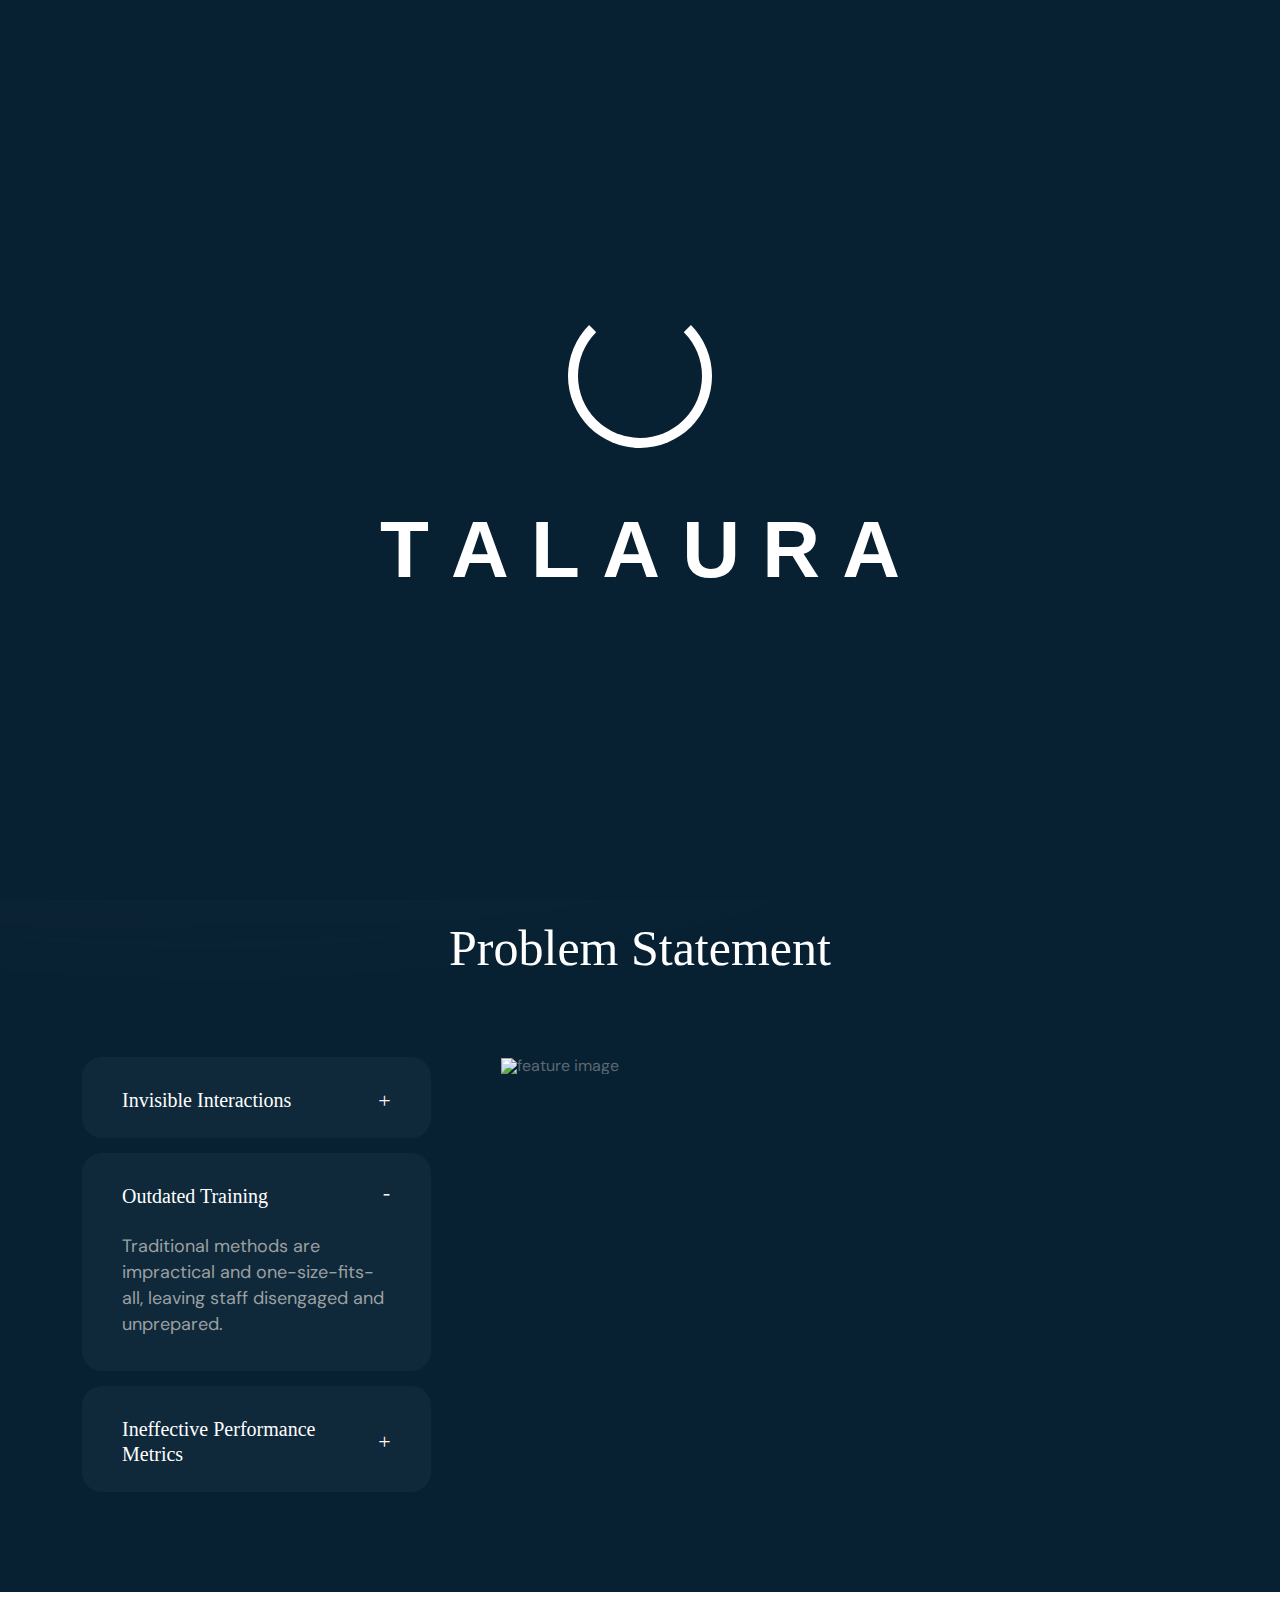
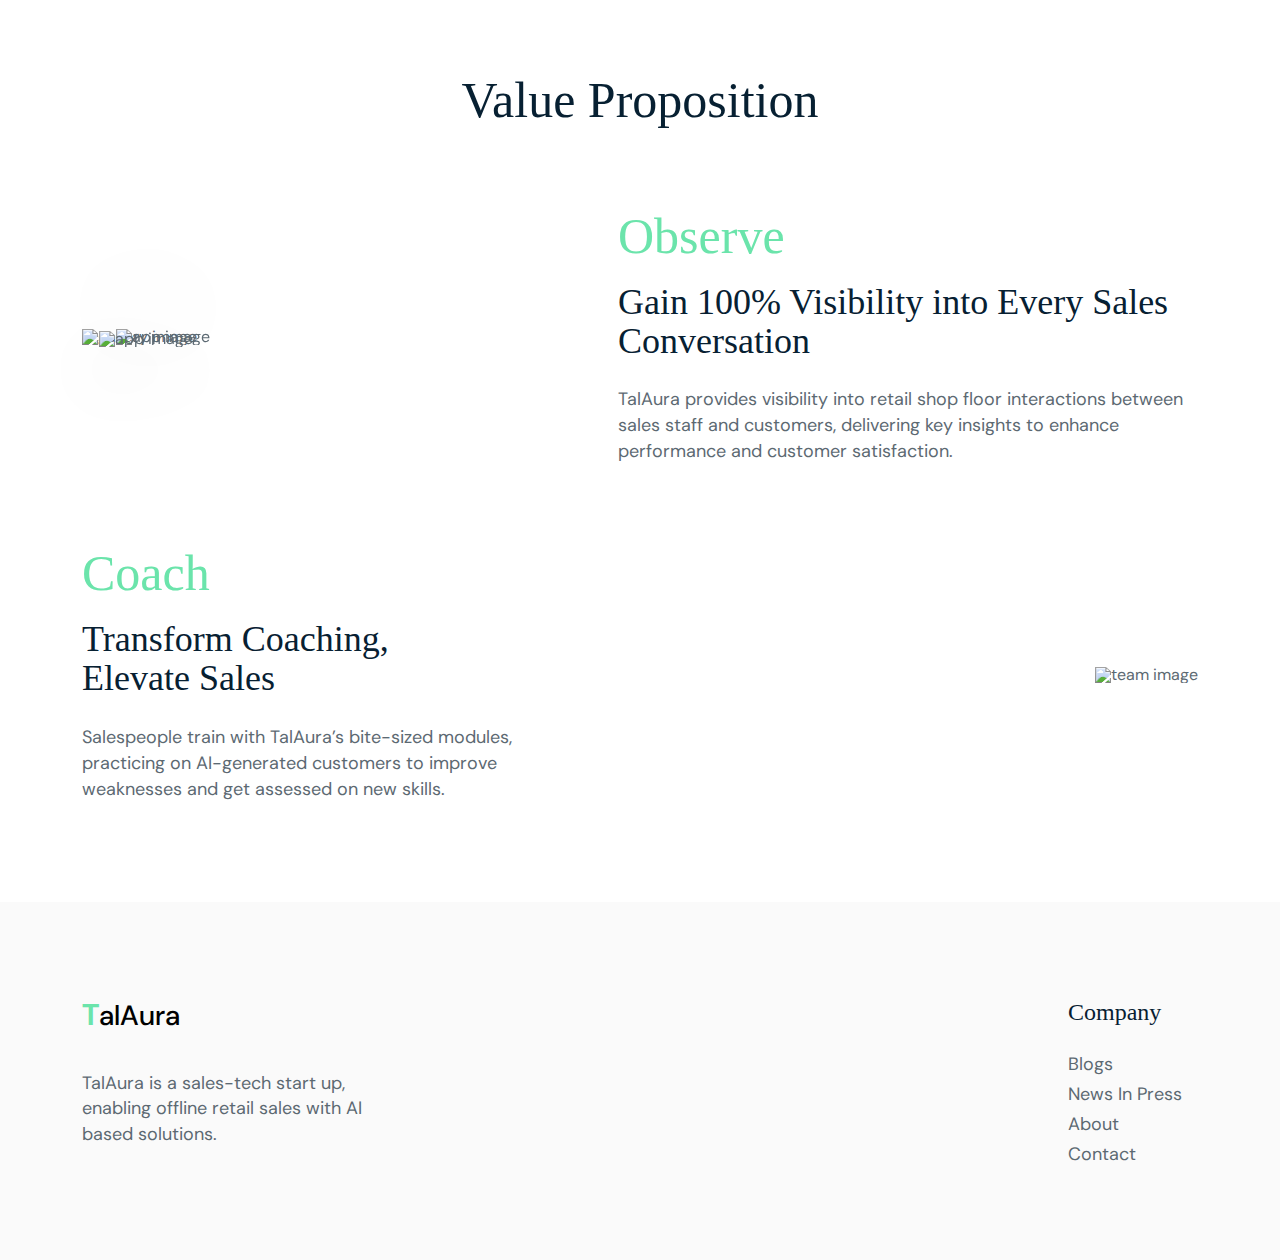
==== commit 402cb637: "Update index.html" ====
--- a/index.html
+++ b/index.html
@@ -7,7 +7,7 @@
   <meta name="viewport" content="width=device-width, initial-scale=1.0">
   <meta name="description" content="Sassly HTML5 Template">
 
-  <title>Talura</title>
+  <title>TalAura | Home</title>
 
   <!-- Fav Icon -->
   <link rel="icon" type="image/x-icon" href="../assets/imgs/logo/favicon.webp">
@@ -48,11 +48,10 @@
           <span data-text="T" class="characters">T</span>
           <span data-text="A" class="characters">A</span>
           <span data-text="L" class="characters">L</span>
+          <span data-text="A" class="characters">A</span>
           <span data-text="U" class="characters">U</span>
           <span data-text="R" class="characters">R</span>
-          <span data-text="A" class="characters">A&nbsp;</span>
-          <span data-text="A" class="characters">&nbsp;A</span>
-          <span data-text="I" class="characters">I</span>
+          <span data-text="A" class="characters">A</span>
         </div>
       </div>
       <div class="loader-section section-left"></div>
@@ -75,17 +74,19 @@
   <!-- offcanvas start  -->
   <div class="offcanvas-area">
     <div class="offcanvas-area-meta-wrapper">
-      <span class="close-offcanvas">
+      <div class="offcanvas-btn-wrapper opacity-0">
+        <a target="_blank" href="https://themeforest.net/item/axtra-digital-agency-creative-portfolio-theme/43074408"
+          class="wc-btn wc-btn-default btn-hover-cropping">Purchase now</a>
+      </div>
+      <span id="close_offcanvas" class="close-offcanvas">
+        <img src="assets/imgs/icon/close.png" alt="close">
       </span>
-      <div class="offcanvas-btn-wrapper" id="close_offcanvas">
-        <img src="assets/imgs/icon/close.png" alt="close">
-      </div>
     </div>
     <div class="offcanvas-area-menu-wrapper">
       <ul id="accordion" class="accordion">
         <li><a href="/">Product</a></li>
-        <li><a href="https://talaura.ai/blog">Blogs</a></li>
-        <li><a href="/">News In Press</a></li>
+        <li><a href="contact.html">Blogs</a></li>
+        <li><a href="contact.html">News In Press</a></li>
         <li><a href="about.html">About</a></li>
       </ul>
     </div>
@@ -115,9 +116,10 @@
     <div class="container">
       <div class="header-area__inner">
         <div class="header__logo">
-          <a href="index.html">
-            <img src="assets/imgs/logo/logo-2.webp" class="normal-logo" alt="Site Logo">
-            <img src="assets/imgs/logo/logo-13.webp" class="sticky-logo" alt="Site Logo">
+          <a href="index.html" class="text-black" style="font-size: 28px;font-weight: 400;">
+            <span style="color: #6BE4AB;font-size: 30px;" class="fw-bold company-letter">T</span>alAura
+            <!-- <img src="assets/imgs/logo/logo-2.webp" class="normal-logo" alt="Site Logo">
+            <img src="assets/imgs/logo/logo-13.webp" class="sticky-logo" alt="Site Logo"> -->
           </a>
         </div>
         <div class="header__nav">
@@ -125,8 +127,8 @@
             <ul>
               <li><a href="/">Product</a>
               </li>
-              <li><a href="http://talaura.ai/blog">Blogs</a></li>
-              <li><a href="news-in-press.html">News In Press</a></li>
+              <li><a href="contact.html">Blogs</a></li>
+              <li><a href="contact.html">News In Press</a></li>
               <li><a href="about.html">About</a></li>
             </ul>
           </nav>
@@ -161,7 +163,7 @@
                 <div class="section-content">
                   <div class="section-title-wrapper">
                     <div class="title-wrapper">
-                      <h1 class="section-title has_fade_anim lh-sm">Enabling Retail Sales & Hiring with Intelligence
+                      <h1 class="section-title has_fade_anim lh-sm mobile-text-center">Enabling Retail Sales & Hiring with Intelligence
                       </h1>
                     </div>
                   </div>
@@ -170,7 +172,7 @@
                       you to focus more on your business
                       or simply enjoy your newfound free time.</p>
                   </div> -->
-                  <div class="btn-wrapper has_fade_anim" data-delay="0.45">
+                  <div class="btn-wrapper has_fade_anim mobile-padding-top" data-delay="0.45">
                     <a href="#" class="wc-btn wc-btn-primary btn-text-flip primary-bg"> <span
                         data-text="Coming Soon">Coming Soon</span></a>
                     <a href="/contact.html" class="wc-btn wc-btn-primary bg-transparent border-0 enquiry-btn"> <span
@@ -180,7 +182,7 @@
                   </div>
 
                 </div>
-                <div class="hero-thumb">
+                <div class="hero-thumb mobile-margin-top">
                   <div class="shape-1">
                     <img src="assets/imgs/shape/shape-s-10.webp" alt="shape image">
                   </div>
@@ -223,13 +225,13 @@
           <!-- hero area end  -->
 
           <!-- features area start  -->
-          <section class="features-area section-spacing">
+          <section class="features-area section-spacing mobile-margin-top">
             <div class="container">
               <div class="features-area-inner">
-                <div class="section-header">
+                <div class="section-header mobile-margin-top-forty mobile-margin-bottom">
                   <div class="section-title-wrapper">
                     <div class="title-wrapper">
-                      <h2 class="section-title has_fade_anim">
+                      <h2 class="section-title has_fade_anim ">
                         Problem Statement
                       </h2>
                     </div>
@@ -237,7 +239,7 @@
                 </div>
                 <div class="section-content">
                   <div class="accordion-wrapper has_fade_anim d-flex justify-content-center align-items-center">
-                    <div class="accordion accordion-flush" id="accordionFlushExample">
+                    <div class="accordion accordion-flush mobile-margin-bottom-fifty" id="accordionFlushExample">
                       <div class="accordion-item">
                         <h2 class="accordion-header" id="flush-headingOne">
                           <button class="accordion-button collapsed" type="button" data-bs-toggle="collapse"
@@ -284,7 +286,7 @@
                       </div>
                     </div>
                   </div>
-                  <div class="feature-thumb has_fade_anim">
+                  <div class="feature-thumb has_fade_anim mobile-margin-bottom-fifty">
                     <img src="assets/imgs/gallery/img-s-10.webp" alt="feature image">
                   </div>
                 </div>
@@ -296,7 +298,7 @@
           <!-- product area start  -->
           <section class="product-area section-spacing pb-0">
             <div class="container">
-              <div class="section-header">
+              <div class="section-header mobile-margin-top-forty mobile-margin-bottom">
                 <div class="section-title-wrapper">
                   <div class="title-wrapper">
                     <h2 class="section-title has_fade_anim text-center mb-40">
@@ -318,15 +320,15 @@
                   </div>
 
                 </div>
-                <div class="section-content">
+                <div class="section-content mobile-margin-top">
                   <div class="section-title-wrapper">
                     <div class="title-wrapper">
-                      <h1 class="section-title has_fade_anim mb-20" style="color: #6BE4AB;">Observe</h1>
-                      <h2 class="has_fade_anim">Gain 100% Visibility into Every Sales Conversation</h2>
+                      <h1 class="section-title has_fade_anim mb-20 mobile-text-center mobile-heading" style="color: #6BE4AB;">Observe</h1>
+                      <h2 class="has_fade_anim mobile-text-center mobile-padding-top">Gain 100% Visibility into Every Sales Conversation</h2>
                     </div>
                   </div>
-                  <div class="text-wrapper">
-                    <p class="text has_fade_anim">TalAura provides visibility into retail shop floor interactions
+                  <div class="text-wrapper mobile-padding-top">
+                    <p class="text has_fade_anim mobile-text-center">TalAura provides visibility into retail shop floor interactions
                       between sales staff and customers, delivering key insights to enhance performance and customer
                       satisfaction.
                     </p>
@@ -346,16 +348,16 @@
           <section class="team-video-area section-spacing">
             <div class="container">
               <div class="team-video-area-inner">
-                <div class="section-content">
+                <div class="section-content mobile-margin-top">
                   <div class="title-wrapper">
-                    <h1 class="section-title has_fade_anim mb-20" style="color: #6BE4AB;">Coach</h1>
-                    <h2 class="has_fade_anim">Transform Coaching,
+                    <h1 class="section-title has_fade_anim mb-20 mobile-text-center mobile-heading" style="color: #6BE4AB;">Coach</h1>
+                    <h2 class="has_fade_anim mobile-text-center mobile-padding-top">Transform Coaching,
                       <br>
                       Elevate Sales
                     </h2>
                   </div>
-                  <div class="text-wrapper">
-                    <p class="text has_fade_anim">Salespeople train with TalAura’s bite-sized modules, practicing on
+                  <div class="text-wrapper mobile-padding-top">
+                    <p class="text has_fade_anim mobile-text-center">Salespeople train with TalAura’s bite-sized modules, practicing on
                       AI-generated customers to improve weaknesses and get assessed on new skills.
                     </p>
                   </div>
@@ -375,28 +377,34 @@
           <div class="container">
             <div class="footer-area-inner">
               <div class="footer-widget-wrapper">
-                <div class="footer-logo">
-                  <img src="assets/imgs/logo/logo-4.webp" alt="site-logo">
+                <div class="footer-logo mobile-box-center">
+                  <a href="index.html" class="text-black" style="font-size: 28px;font-weight: 500;">
+                    <span style="color: #6BE4AB;font-size: 30px;" class="fw-bold company-letter">T</span>alAura
+                    <!-- <img src="assets/imgs/logo/logo-2.webp" class="normal-logo" alt="Site Logo">
+                    <img src="assets/imgs/logo/logo-13.webp" class="sticky-logo" alt="Site Logo"> -->
+                  </a>
+                  <!-- <img src="assets/imgs/logo/logo-4.webp" alt="site-logo"> -->
                 </div>
                 <div class="description-text">
                   <div class="text-wrapper">
-                    <p class="text">Sassly is a real early-stage software looking for an analytics platform that scales
-                      with you, check out our stage program.</p>
-                  </div>
-                </div>
-              </div>
-              <div class="footer-widget-wrapper">
+                    <p class="text mobile-text-center">TalAura is a sales-tech start up, enabling offline retail sales with AI based
+                      solutions.
+                    </p>
+                  </div>
+                </div>
+              </div>
+              <div class="footer-widget-wrapper mobile-box-center">
                 <h2 class="title">Company</h2>
-                <ul class="footer-nav-list">
-                  <li><a href="/maintainence.html">Blogs</a></li>
-                  <li><a href="#">News In Press</a></li>
+                <ul class="footer-nav-list mobile-box-center">
+                  <li><a href="contact.html">Blogs</a></li>
+                  <li><a href="contact.html">News In Press</a></li>
                   <li><a href="/about.html">About</a></li>
                   <li><a href="/contact.html">Contact</a></li>
                 </ul>
               </div>
 
-            
-              <div class="footer-widget-wrapper">
+
+              <!-- <div class="footer-widget-wrapper">
                 <h2 class="title">Newsletter</h2>
                 <form action="#" class="subscribe-form">
                   <div class="input-field">
@@ -409,9 +417,9 @@
                     <label for="policy"> I agree with <span>privacy policy</span></label>
                   </div>
                 </form>
-              </div>
-            </div>
-            <div class="copyright-area-inner">
+              </div> -->
+            </div>
+            <!-- <div class="copyright-area-inner">
               <ul class="social-links">
                 <li><a href="#"><i class="fa-brands fa-facebook-f"></i></a></li>
                 <li><a href="#"><i class="fa-brands fa-twitter"></i></a></li>
@@ -421,7 +429,7 @@
               <div class="copyright-text">
                 <p class="text">© 2022 <a href="https://crowdyflow.com/">Crowdyflow</a> Agency</p>
               </div>
-            </div>
+            </div> -->
           </div>
         </footer>
         <!-- footer area end  -->
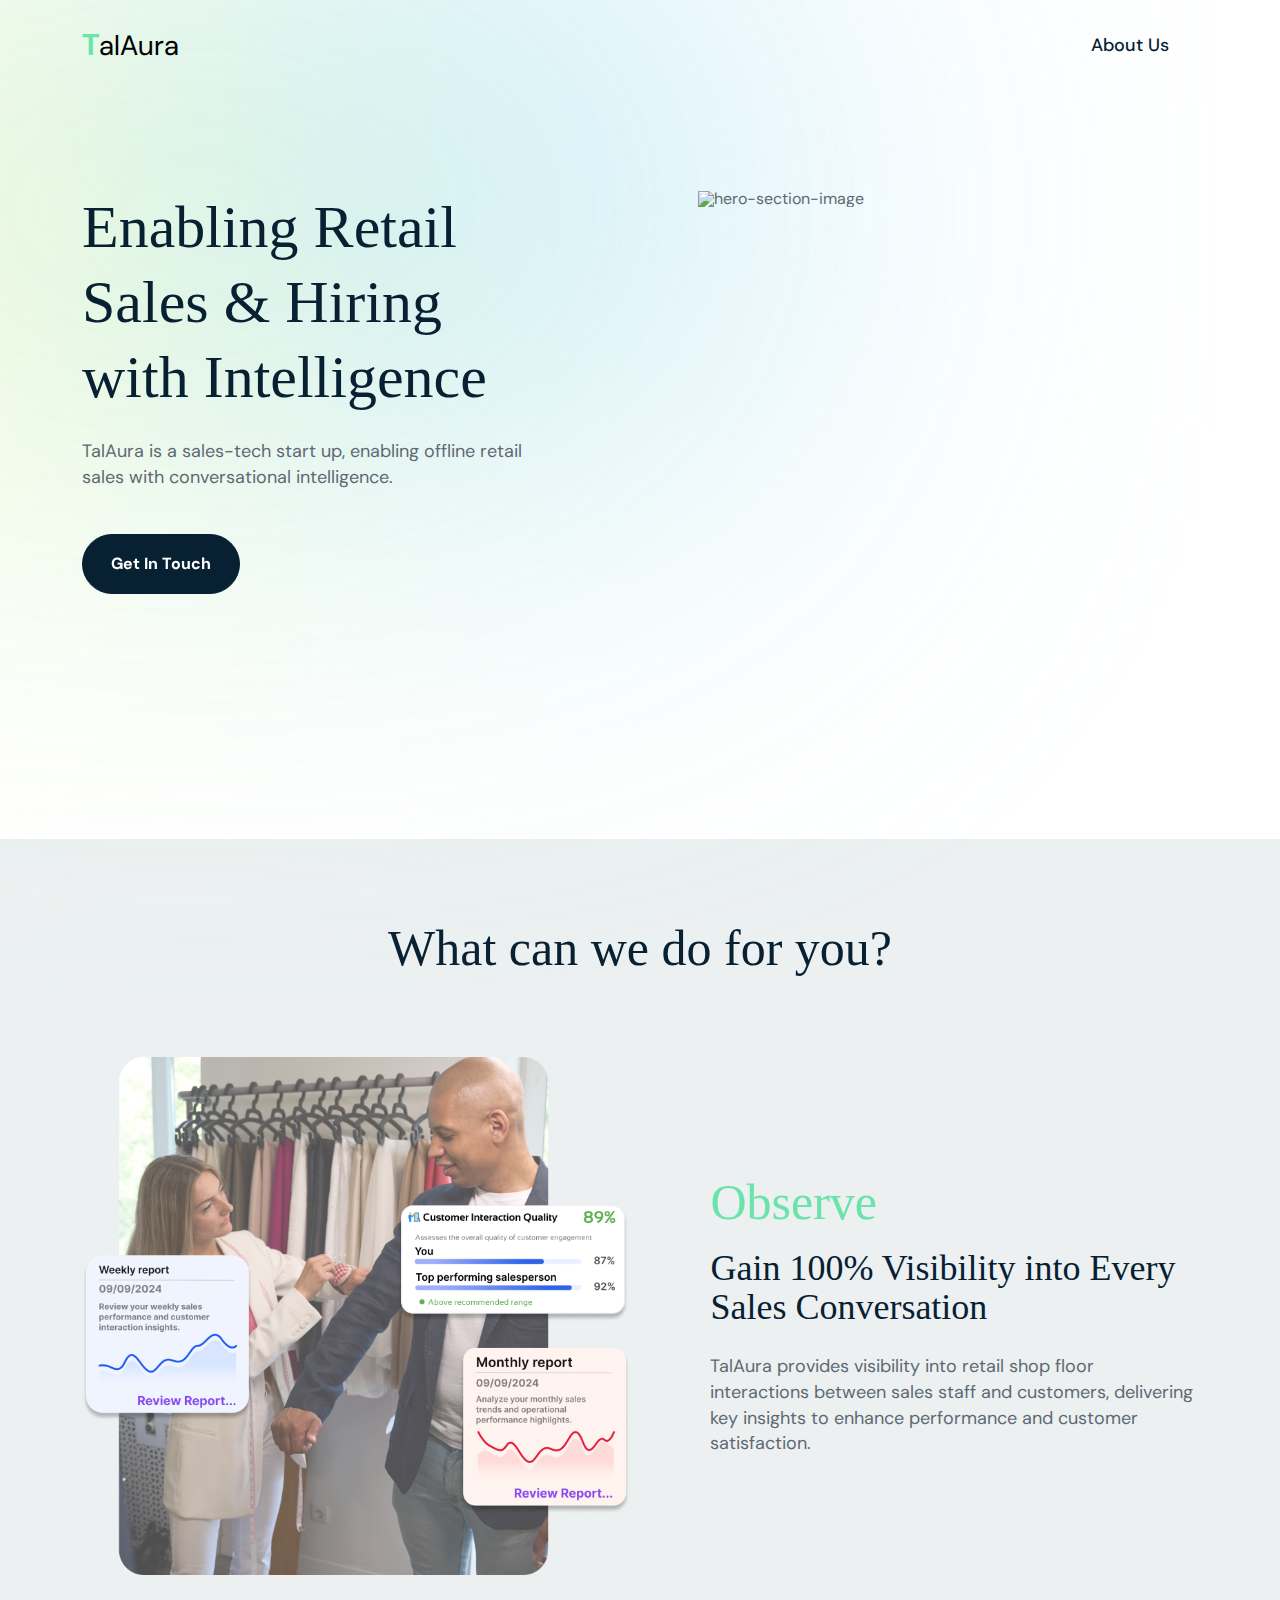
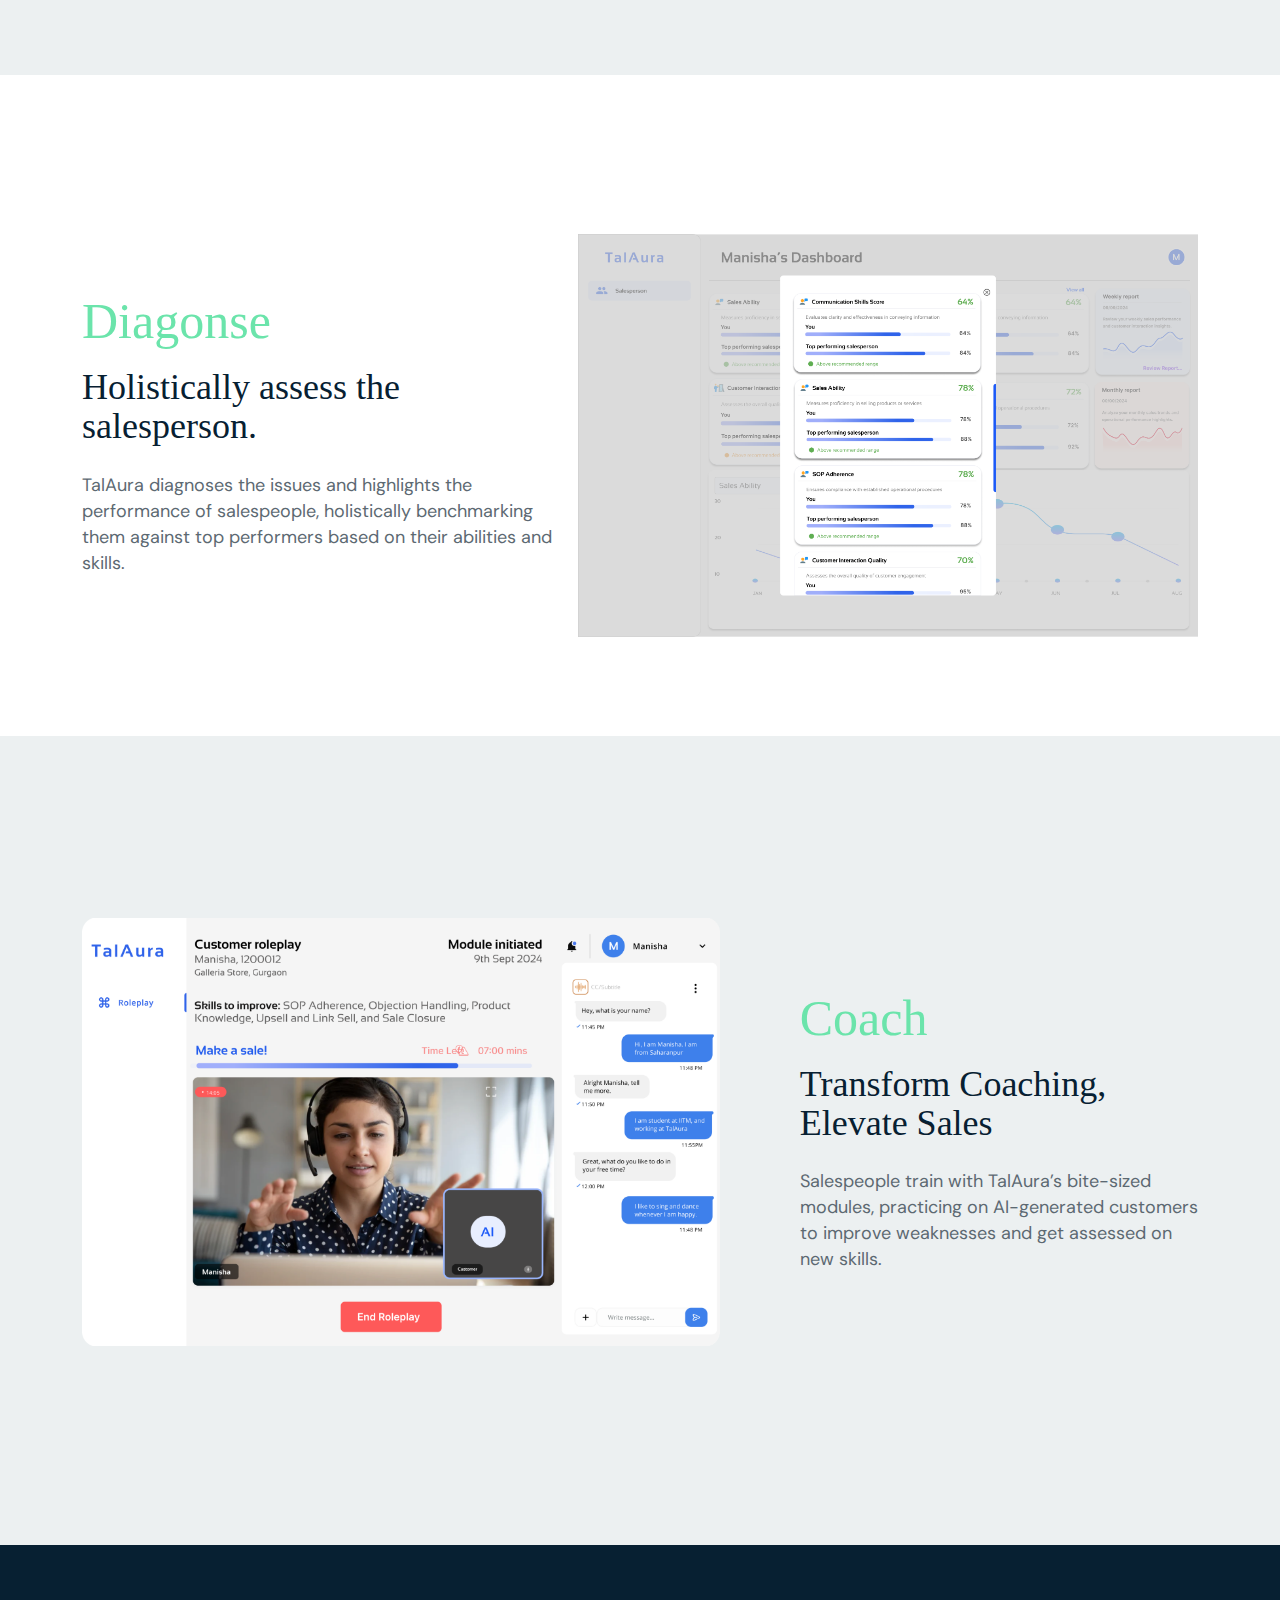
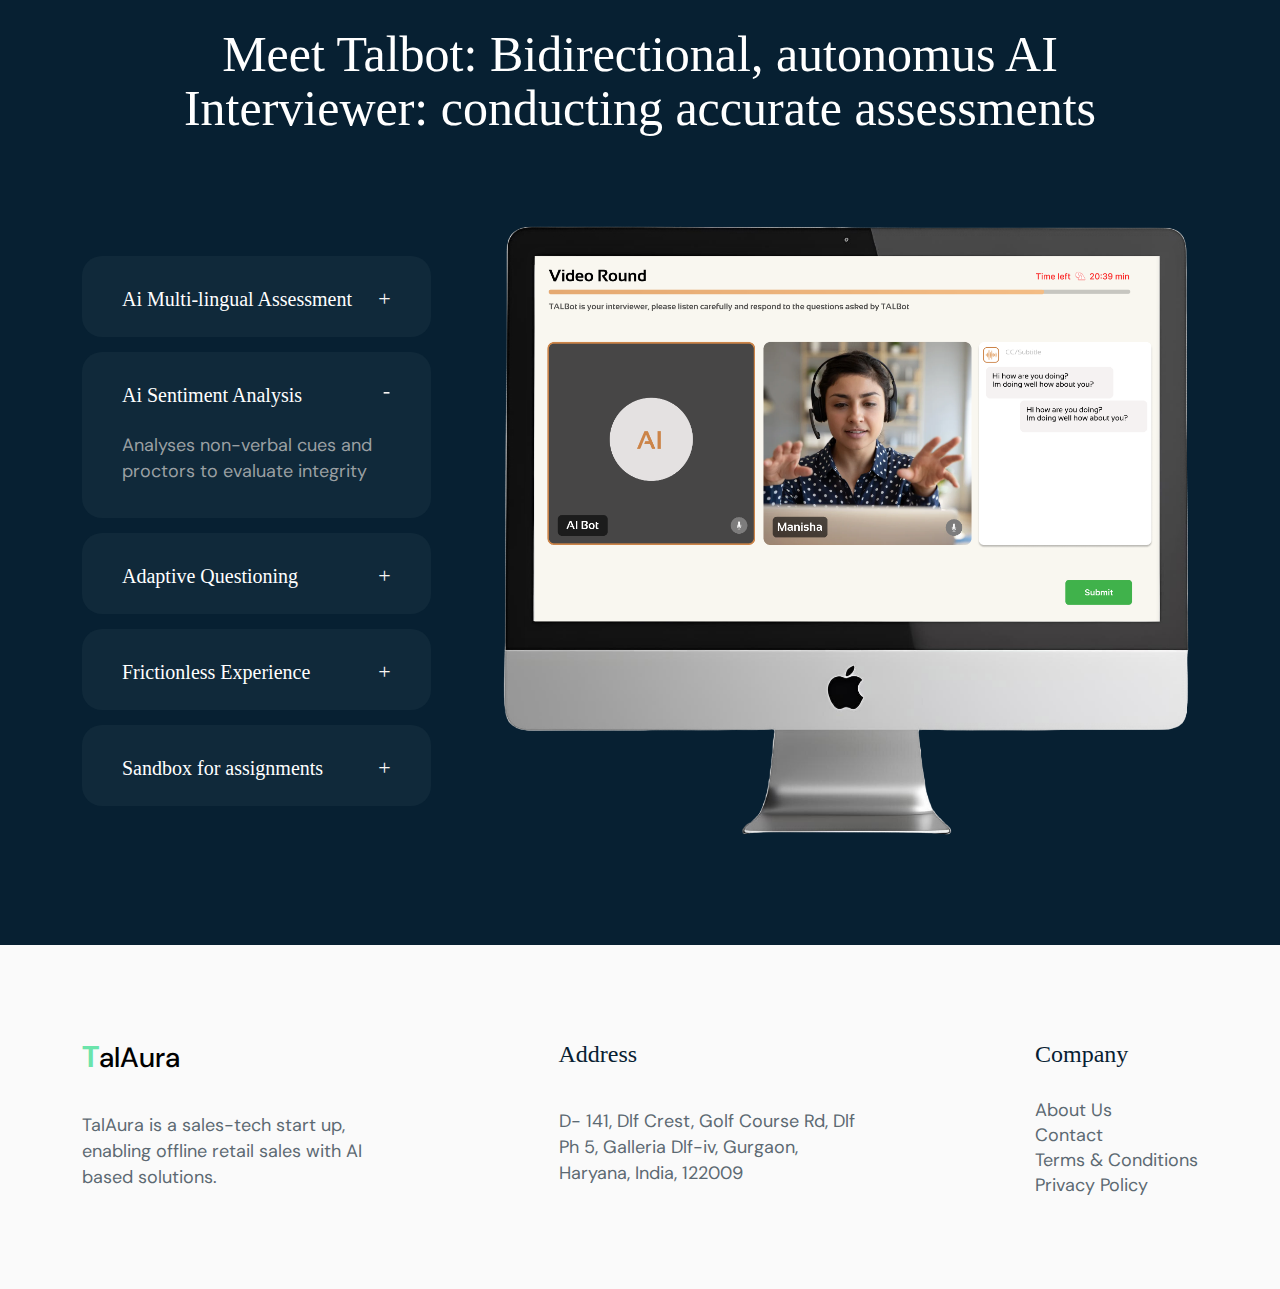
==== commit 71db10ce: "changes" ====
--- a/index.html
+++ b/index.html
@@ -1,425 +1,728 @@
 <!DOCTYPE html>
 <html lang="en">
-
-<head>
-  <meta charset="UTF-8">
-  <meta http-equiv="X-UA-Compatible" content="IE=edge">
-  <meta name="viewport" content="width=device-width, initial-scale=1.0">
-  <meta name="description" content="Sassly HTML5 Template">
-
-  <title>TalAura | Home</title>
-
-  <!-- Fav Icon -->
-  <link rel="icon" type="image/x-icon" href="../assets/imgs/logo/favicon.webp">
-
-
-
-  <!-- All CSS files -->
-  <link rel="stylesheet" href="assets/css/bootstrap.min.css">
-  <link rel="stylesheet" href="assets/css/all.min.css">
-  <link rel="stylesheet" href="assets/css/swiper-bundle.min.css">
-  <link rel="stylesheet" href="assets/css/progressbar.css">
-  <link rel="stylesheet" href="assets/css/meanmenu.min.css">
-  <link rel="stylesheet" href="assets/css/magnific-popup.css">
-  <link rel="stylesheet" href="assets/css/master-online-meeting.css">
-
-  <style>
-    .enquiry-btn {
-      transition: 0.3s;
-    }
-
-    .enquiry-btn:hover {
-      text-decoration: underline;
-      color: #072032;
-    }
-  </style>
-
-</head>
-
-
-<body class="font-heading-beatrice-medium">
-
-  <!-- Preloader -->
-  <div id="preloader">
-    <div id="container" class="container-preloader">
-      <div class="animation-preloader">
-        <div class="spinner"></div>
-        <div class="txt-loading">
-          <span data-text="T" class="characters">T</span>
-          <span data-text="A" class="characters">A</span>
-          <span data-text="L" class="characters">L</span>
-          <span data-text="A" class="characters">A</span>
-          <span data-text="U" class="characters">U</span>
-          <span data-text="R" class="characters">R</span>
-          <span data-text="A" class="characters">A</span>
+  <head>
+    <meta charset="UTF-8" />
+    <meta http-equiv="X-UA-Compatible" content="IE=edge" />
+    <meta name="viewport" content="width=device-width, initial-scale=1.0" />
+    <meta name="description" content="Sassly HTML5 Template" />
+
+    <title>TalAura | Home</title>
+
+    <!-- Fav Icon -->
+    <link
+      rel="icon"
+      type="image/x-icon"
+      href="../assets/imgs/logo/favicon.webp"
+    />
+
+    <!-- All CSS files -->
+    <link rel="stylesheet" href="assets/css/bootstrap.min.css" />
+    <link rel="stylesheet" href="assets/css/all.min.css" />
+    <link rel="stylesheet" href="assets/css/swiper-bundle.min.css" />
+    <link rel="stylesheet" href="assets/css/progressbar.css" />
+    <link rel="stylesheet" href="assets/css/meanmenu.min.css" />
+    <link rel="stylesheet" href="assets/css/magnific-popup.css" />
+    <link rel="stylesheet" href="assets/css/master-online-meeting.css" />
+
+    <style>
+      .enquiry-btn {
+        transition: 0.3s;
+      }
+
+      .enquiry-btn:hover {
+        text-decoration: underline;
+        color: #072032;
+      }
+    </style>
+  </head>
+
+  <body class="font-heading-beatrice-medium">
+    <!-- Preloader -->
+    <!-- <div id="preloader">
+      <div id="container" class="container-preloader">
+        <div class="animation-preloader">
+          <div class="spinner"></div>
+          <div class="txt-loading">
+            <span data-text="T" class="characters">T</span>
+            <span data-text="A" class="characters">A</span>
+            <span data-text="L" class="characters">L</span>
+            <span data-text="A" class="characters">A</span>
+            <span data-text="U" class="characters">U</span>
+            <span data-text="R" class="characters">R</span>
+            <span data-text="A" class="characters">A</span>
+          </div>
         </div>
+        <div class="loader-section section-left"></div>
+        <div class="loader-section section-right"></div>
       </div>
-      <div class="loader-section section-left"></div>
-      <div class="loader-section section-right"></div>
+    </div> -->
+
+    <!-- Cursor Animation -->
+    <!-- <div class="cursor1"></div>
+    <div class="cursor2"></div> -->
+
+    <!-- Sroll to top -->
+    <div class="progress-wrap">
+      <svg
+        class="progress-circle svg-content"
+        width="100%"
+        height="100%"
+        viewBox="-1 -1 102 102"
+      >
+        <path d="M50,1 a49,49 0 0,1 0,98 a49,49 0 0,1 0,-98"></path>
+      </svg>
     </div>
-  </div>
-
-  <!-- Cursor Animation -->
-  <div class="cursor1"></div>
-  <div class="cursor2"></div>
-
-  <!-- Sroll to top -->
-  <div class="progress-wrap">
-    <svg class="progress-circle svg-content" width="100%" height="100%" viewBox="-1 -1 102 102">
-      <path d="M50,1 a49,49 0 0,1 0,98 a49,49 0 0,1 0,-98"></path>
-    </svg>
-  </div>
-
-
-  <!-- offcanvas start  -->
-  <div class="offcanvas-area">
-    <div class="offcanvas-area-meta-wrapper">
-      <div class="offcanvas-btn-wrapper opacity-0">
-        <a target="_blank" href="https://themeforest.net/item/axtra-digital-agency-creative-portfolio-theme/43074408"
-          class="wc-btn wc-btn-default btn-hover-cropping">Purchase now</a>
+
+    <!-- offcanvas start  -->
+    <div class="offcanvas-area">
+      <div class="offcanvas-area-meta-wrapper">
+        <div class="offcanvas-btn-wrapper opacity-0">
+          <a
+            target="_blank"
+            href="https://themeforest.net/item/axtra-digital-agency-creative-portfolio-theme/43074408"
+            class="wc-btn wc-btn-default btn-hover-cropping"
+            >Purchase now</a
+          >
+        </div>
+        <span id="close_offcanvas" class="close-offcanvas">
+          <img src="assets/imgs/icon/close.png" alt="close" />
+        </span>
       </div>
-      <span id="close_offcanvas" class="close-offcanvas">
-        <img src="assets/imgs/icon/close.png" alt="close">
-      </span>
+      <div class="offcanvas-area-menu-wrapper">
+        <ul id="accordion" class="accordion">
+          <!-- <li><a href="/">Product</a></li> -->
+          <!-- <li><a href="contact.html">Blogs</a></li> -->
+          <!-- <li><a href="contact.html">News In Press</a></li> -->
+          <li><a href="about.html">About Us</a></li>
+        </ul>
+      </div>
     </div>
-    <div class="offcanvas-area-menu-wrapper">
-      <ul id="accordion" class="accordion">
-        <li><a href="/">Product</a></li>
-        <li><a href="contact.html">Blogs</a></li>
-        <li><a href="contact.html">News In Press</a></li>
-        <li><a href="about.html">About</a></li>
-      </ul>
-    </div>
-  </div>
-  <!-- offcanvas end  -->
-
-
-  <!-- search modal start -->
-  <div class="modal fade" id="search-template" data-bs-backdrop="static" data-bs-keyboard="false" tabindex="-1"
-    aria-labelledby="search-template" aria-hidden="true">
-    <button type="button" class="btn-close" data-bs-dismiss="modal" aria-label="Close"></button>
-    <div class="modal-dialog modal-dialog-centered">
-      <div class="modal-content">
-        <div class="modal-body">
-          <form action="#" class="form-search">
-            <input type="text" placeholder="Search">
-            <button type="submit"><i class="fa-solid fa-magnifying-glass"></i></button>
-          </form>
+    <!-- offcanvas end  -->
+
+    <!-- search modal start -->
+    <div
+      class="modal fade"
+      id="search-template"
+      data-bs-backdrop="static"
+      data-bs-keyboard="false"
+      tabindex="-1"
+      aria-labelledby="search-template"
+      aria-hidden="true"
+    >
+      <button
+        type="button"
+        class="btn-close"
+        data-bs-dismiss="modal"
+        aria-label="Close"
+      ></button>
+      <div class="modal-dialog modal-dialog-centered">
+        <div class="modal-content">
+          <div class="modal-body">
+            <form action="#" class="form-search">
+              <input type="text" placeholder="Search" />
+              <button type="submit">
+                <i class="fa-solid fa-magnifying-glass"></i>
+              </button>
+            </form>
+          </div>
         </div>
       </div>
     </div>
-  </div>
-  <!-- search modal end -->
-
-  <!-- Header area start -->
-  <header class="header-area style-1 pos-abs zi-9">
-    <div class="container">
-      <div class="header-area__inner">
-        <div class="header__logo">
-          <a href="index.html" class="text-black" style="font-size: 28px;font-weight: 400;">
-            <span style="color: #6BE4AB;font-size: 30px;" class="fw-bold company-letter">T</span>alAura
-            <!-- <img src="assets/imgs/logo/logo-2.webp" class="normal-logo" alt="Site Logo">
+    <!-- search modal end -->
+
+    <!-- Header area start -->
+    <header class="header-area style-1 pos-abs zi-9 index">
+      <div class="container">
+        <div class="header-area__inner">
+          <div class="header__logo">
+            <a
+              href="index.html"
+              class="text-black"
+              style="font-size: 28px; font-weight: 400"
+            >
+              <span
+                style="color: #6be4ab; font-size: 30px"
+                class="fw-bold company-letter company-letter-index"
+                >T</span
+              >alAura
+              <!-- <img src="assets/imgs/logo/logo-2.webp" class="normal-logo" alt="Site Logo">
             <img src="assets/imgs/logo/logo-13.webp" class="sticky-logo" alt="Site Logo"> -->
-          </a>
-        </div>
-        <div class="header__nav">
-          <nav class="main-menu">
-            <ul>
-              <li><a href="/">Product</a>
-              </li>
-              <li><a href="contact.html">Blogs</a></li>
-              <li><a href="contact.html">News In Press</a></li>
-              <li><a href="about.html">About</a></li>
-            </ul>
-          </nav>
-        </div>
-        <div class="header__navicon d-xl-none">
-          <button onclick="showCanvas3()" class="open-offcanvas">
-            <i class="fa-solid fa-bars"></i></button>
+            </a>
+          </div>
+          <div class="header__nav">
+            <nav class="main-menu">
+              <ul>
+                <!-- <li><a href="/">Product</a>
+              </li> -->
+                <!-- <li><a href="contact.html">Blogs</a></li> -->
+                <!-- <li><a href="contact.html">News In Press</a></li> -->
+                <li><a href="about.html">About Us</a></li>
+              </ul>
+            </nav>
+          </div>
+          <div class="header__navicon d-xl-none">
+            <button onclick="showCanvas3()" class="open-offcanvas">
+              <i class="fa-solid fa-bars"></i>
+            </button>
+          </div>
         </div>
       </div>
-    </div>
-  </header>
-  <!-- Header area end -->
-
-  <div class="has-smooth" id="has_smooth"></div>
-  <div id="smooth-wrapper">
-    <div id="smooth-content">
-      <div class="body-wrapper body-booking">
-
-        <!-- overlay switcher close  -->
-        <div class="overlay-switcher-close"></div>
-
-
-
-        <main>
-
-          <!-- hero area start  -->
-          <section class="hero-area section-spacing">
-            <div class="container">
-              <div class="hero-area-inner">
-                <img class="area-shape-1" src="assets/imgs/shape/shape-s-11.webp" alt="shape image">
-                <div class="area-shape-2"></div>
-                <div class="section-content">
+    </header>
+    <!-- Header area end -->
+
+    <div class="has-smooth" id="has_smooth"></div>
+    <div id="smooth-wrapper">
+      <div id="smooth-content">
+        <div class="body-wrapper body-booking">
+          <!-- overlay switcher close  -->
+          <div class="overlay-switcher-close"></div>
+
+          <main>
+            <!-- hero area start  -->
+            <section class="hero-area section-spacing">
+              <div class="container">
+                <div class="hero-area-inner">
+                  <img
+                    class="area-shape-1"
+                    src="assets/imgs/shape/shape-s-11.webp"
+                    alt="shape image"
+                  />
+                  <div class="area-shape-2"></div>
+                  <div class="section-content">
+                    <div class="section-title-wrapper">
+                      <div class="title-wrapper">
+                        <h1
+                          class="section-title has_fade_anim lh-sm mobile-text-center"
+                        >
+                          Enabling Retail Sales & Hiring with Intelligence
+                        </h1>
+                      </div>
+                    </div>
+                    <div class="text-wrapper">
+                      <p class="text has_fade_anim" data-delay="0.30">
+                        TalAura is a sales-tech start up, enabling offline
+                        retail sales with conversational intelligence.
+                      </p>
+                    </div>
+                    <div
+                      class="btn-wrapper has_fade_anim mobile-padding-top mobile-center"
+                      data-delay="0.45"
+                    >
+                      <a
+                        href="contact.html"
+                        class="wc-btn wc-btn-primary btn-text-flip primary-bg"
+                      >
+                        <span data-text="Get In Touch">Get In Touch</span></a
+                      >
+                      <!-- <a href="/contact.html" class="wc-btn wc-btn-primary bg-transparent border-0 enquiry-btn"> <span
+                        data-text="Get In Touch">
+                        Get In
+                        Touch <i class="fa-solid fa-arrow-up" style="transform: rotate(30deg);"></i></span></a> -->
+                    </div>
+                  </div>
+                  <div class="hero-thumb mobile-margin-top">
+                    <img
+                      src="./assets/imgs/hero-section/Group 289437 (1).png"
+                      class="img-fluid"
+                      alt="hero-section-image"
+                    />
+                    <!-- <div class="shape-1">
+                      <img
+                        src="assets/imgs/shape/shape-s-10.webp"
+                        alt="shape image"
+                      />
+                    </div> -->
+                    <!-- <div class="shape-2">
+                      <img
+                        src="assets/imgs/shape/shape-s-7.webp"
+                        alt="shape image"
+                      />
+                    </div> -->
+                    <!-- <div
+                      class="shape-3 has_fade_anim"
+                      data-fade-offset="0"
+                      data-delay="0.75"
+                      data-on-scroll="0"
+                    >
+                      <img
+                        src="assets/imgs/shape/shape-s-9.webp"
+                        alt="shape image"
+                      />
+                    </div> -->
+                    <!-- <div class="shape-4 has_fade_anim" data-fade-offset="0">
+                      <img
+                        src="assets/imgs/gallery/img-s-8.webp"
+                        alt="shape image"
+                      />
+                    </div> -->
+
+                    <!-- <div class="shape-5">
+                      <img
+                        class="shape-in-1"
+                        src="assets/imgs/shape/shape-s-5.webp"
+                        alt="shape image"
+                      />
+                      <img
+                        class="shape-in-2"
+                        src="assets/imgs/shape/shape-s-8.webp"
+                        alt="shape image"
+                      />
+                      <img
+                        src="assets/imgs/gallery/img-s-9.webp"
+                        class="has_fade_anim"
+                        data-fade-offset="0"
+                        data-delay="0.30"
+                        alt="shape image"
+                      />
+                    </div> -->
+                    <!-- <div
+                      class="shape-6 has_fade_anim"
+                      data-fade-offset="0"
+                      data-delay="0.60"
+                    >
+                      <img
+                        class="shape-in-3"
+                        src="assets/imgs/shape/shape-s-6.webp"
+                        alt="shape image"
+                      />
+                      <img
+                        src="assets/imgs/logo/logo-3.webp"
+                        alt="shape image"
+                      />
+                    </div> -->
+                    <!-- <div
+                      class="statistics-box has_fade_anim"
+                      data-fade-offset="0"
+                      data-delay="0.45"
+                    >
+                      <div class="counter-box">
+                        <div class="count-number wc-counter">98%</div>
+                        <img
+                          src="assets/imgs/shape/shape-s-4.webp"
+                          alt="shape image"
+                        />
+                      </div>
+                      <div class="text">
+                        Clear
+                        <span
+                          >voice <br />
+                          and video</span
+                        >
+                        call without noise
+                      </div>
+                    </div> -->
+                  </div>
+                </div>
+              </div>
+            </section>
+            <!-- hero area end  -->
+
+           
+            <section
+              class="product-area section-spacing"
+              style="background-color: #ecf0f1"
+            >
+              <div class="container">
+                <div
+                  class="section-header mobile-margin-top-forty mobile-margin-bottom"
+                >
                   <div class="section-title-wrapper">
                     <div class="title-wrapper">
-                      <h1 class="section-title has_fade_anim lh-sm mobile-text-center">Enabling Retail Sales & Hiring with Intelligence
-                      </h1>
-                    </div>
-                  </div>
-                  <!-- <div class="text-wrapper">
-                    <p class="text has_fade_anim" data-delay="0.30">Leave pen-and-paper bookings in the past allowing
-                      you to focus more on your business
-                      or simply enjoy your newfound free time.</p>
-                  </div> -->
-                  <div class="btn-wrapper has_fade_anim mobile-padding-top" data-delay="0.45">
-                    <a href="#" class="wc-btn wc-btn-primary btn-text-flip primary-bg"> <span
-                        data-text="Coming Soon">Coming Soon</span></a>
-                    <a href="/contact.html" class="wc-btn wc-btn-primary bg-transparent border-0 enquiry-btn"> <span
-                        data-text="Get In Touch">
-                        Get In
-                        Touch <i class="fa-solid fa-arrow-up" style="transform: rotate(30deg);"></i></span></a>
-                  </div>
-
+                      <h2 class="section-title has_fade_anim text-center mb-40">
+                        What can we do for you?
+                      </h2>
+                    </div>
+                  </div>
                 </div>
-                <div class="hero-thumb mobile-margin-top">
-                  <div class="shape-1">
-                    <img src="assets/imgs/shape/shape-s-10.webp" alt="shape image">
-                  </div>
-                  <div class="shape-2">
-                    <img src="assets/imgs/shape/shape-s-7.webp" alt="shape image">
-                  </div>
-                  <div class="shape-3 has_fade_anim" data-fade-offset="0" data-delay="0.75" data-on-scroll="0">
-                    <img src="assets/imgs/shape/shape-s-9.webp" alt="shape image">
-                  </div>
-                  <div class="shape-4 has_fade_anim" data-fade-offset="0">
-                    <img src="assets/imgs/gallery/img-s-8.webp" alt="shape image">
-                  </div>
-
-                  <div class="shape-5">
-                    <img class="shape-in-1" src="assets/imgs/shape/shape-s-5.webp" alt="shape image">
-                    <img class="shape-in-2" src="assets/imgs/shape/shape-s-8.webp" alt="shape image">
-                    <img src="assets/imgs/gallery/img-s-9.webp" class="has_fade_anim" data-fade-offset="0"
-                      data-delay="0.30" alt="shape image">
-
-                  </div>
-                  <div class="shape-6 has_fade_anim" data-fade-offset="0" data-delay="0.60">
-                    <img class="shape-in-3" src="assets/imgs/shape/shape-s-6.webp" alt="shape image">
-                    <img src="assets/imgs/logo/logo-3.webp" alt="shape image">
-                  </div>
-                  <div class="statistics-box has_fade_anim" data-fade-offset="0" data-delay="0.45">
-                    <div class="counter-box">
-                      <div class="count-number wc-counter">98%</div><img src="assets/imgs/shape/shape-s-4.webp"
-                        alt="shape image">
-                    </div>
-                    <div class="text">
-                      Clear <span>voice <br>
-                        and video</span> call without
-                      noise
-                    </div>
-                  </div>
-                </div>
-              </div>
-            </div>
-          </section>
-          <!-- hero area end  -->
-
-          <!-- features area start  -->
-          <section class="features-area section-spacing mobile-margin-top">
-            <div class="container">
-              <div class="features-area-inner">
-                <div class="section-header mobile-margin-top-forty mobile-margin-bottom">
-                  <div class="section-title-wrapper">
-                    <div class="title-wrapper">
-                      <h2 class="section-title has_fade_anim ">
-                        Problem Statement
-                      </h2>
-                    </div>
-                  </div>
-                </div>
-                <div class="section-content">
-                  <div class="accordion-wrapper has_fade_anim d-flex justify-content-center align-items-center">
-                    <div class="accordion accordion-flush mobile-margin-bottom-fifty" id="accordionFlushExample">
-                      <div class="accordion-item">
-                        <h2 class="accordion-header" id="flush-headingOne">
-                          <button class="accordion-button collapsed" type="button" data-bs-toggle="collapse"
-                            data-bs-target="#flush-collapseOne" aria-expanded="false" aria-controls="flush-collapseOne">
-                            ⁠Invisible Interactions
-                          </button>
+                <div class="product-area-inner">
+                  <div class="product-thumb">
+                    <img src="./assets/imgs/gallery/observe 4.png" class="img-fluid" alt="">
+                    <!-- <div class="shape-1">
+                      <img
+                        src="assets/imgs/gallery/img-s-11.webp"
+                        data-speed="0.8"
+                        alt="app image"
+                      />
+                    </div>
+                    <div class="shape-2">
+                      <img
+                        src="assets/imgs/gallery/img-s-12.webp"
+                        alt="app image"
+                      />
+                    </div>
+                    <div class="shape-main">
+                      <img
+                        src="assets/imgs/shape/shape-s-12.webp"
+                        alt="gallery image"
+                      />
+                    </div> -->
+                  </div>
+                  <div class="section-content mobile-margin-top">
+                    <div class="section-title-wrapper">
+                      <div class="title-wrapper">
+                        <h1
+                          class="section-title has_fade_anim mb-20 mobile-text-center mobile-heading"
+                          style="color: #6be4ab"
+                        >
+                          Observe
+                        </h1>
+                        <h2
+                          class="has_fade_anim mobile-text-center mobile-padding-top"
+                        >
+                          Gain 100% Visibility into Every Sales Conversation
                         </h2>
-                        <div id="flush-collapseOne" class="accordion-collapse collapse"
-                          aria-labelledby="flush-headingOne" data-bs-parent="#accordionFlushExample">
-                          <div class="accordion-body"> Low visibility into sales persons' activities with customers lead
-                            to undiagnosed underperformance and missed user insights.</div>
-                        </div>
                       </div>
-                      <div class="accordion-item">
-                        <h2 class="accordion-header" id="flush-headingTwo">
-                          <button class="accordion-button" type="button" data-bs-toggle="collapse"
-                            data-bs-target="#flush-collapseTwo" aria-expanded="false" aria-controls="flush-collapseTwo">
-                            Outdated Training
-                          </button>
-                        </h2>
-                        <div id="flush-collapseTwo" class="accordion-collapse collapse show"
-                          aria-labelledby="flush-headingTwo" data-bs-parent="#accordionFlushExample">
-                          <div class="accordion-body"> Traditional methods are impractical and one-size-fits-all,
-                            leaving staff disengaged and unprepared.
-
-                          </div>
-                        </div>
-                      </div>
-                      <div class="accordion-item">
-                        <h2 class="accordion-header" id="flush-headingThree">
-                          <button class="accordion-button collapsed" type="button" data-bs-toggle="collapse"
-                            data-bs-target="#flush-collapseThree" aria-expanded="false"
-                            aria-controls="flush-collapseThree">
-                            Ineffective Performance <br>
-                            Metrics
-                          </button>
-                        </h2>
-                        <div id="flush-collapseThree" class="accordion-collapse collapse"
-                          aria-labelledby="flush-headingThree" data-bs-parent="#accordionFlushExample">
-                          <div class="accordion-body">Traditional metrics lack actionable insights, hindering sales
-                            improvement and customer satisfaction.
-                          </div>
-                        </div>
-                      </div>
-                    </div>
-                  </div>
-                  <div class="feature-thumb has_fade_anim mobile-margin-bottom-fifty">
-                    <img src="assets/imgs/gallery/img-s-10.webp" alt="feature image">
-                  </div>
-                </div>
-              </div>
-            </div>
-          </section>
-          <!-- features area end  -->
-
-          <!-- product area start  -->
-          <section class="product-area section-spacing pb-0">
-            <div class="container">
-              <div class="section-header mobile-margin-top-forty mobile-margin-bottom">
-                <div class="section-title-wrapper">
-                  <div class="title-wrapper">
-                    <h2 class="section-title has_fade_anim text-center mb-40">
-                      Value Proposition
-                    </h2>
-                  </div>
-                </div>
-              </div>
-              <div class="product-area-inner">
-                <div class="product-thumb">
-                  <div class="shape-1">
-                    <img src="assets/imgs/gallery/img-s-11.webp" data-speed="0.8" alt="app image">
-                  </div>
-                  <div class="shape-2">
-                    <img src="assets/imgs/gallery/img-s-12.webp" alt="app image">
-                  </div>
-                  <div class="shape-main">
-                    <img src="assets/imgs/shape/shape-s-12.webp" alt="gallery image">
-                  </div>
-
-                </div>
-                <div class="section-content mobile-margin-top">
-                  <div class="section-title-wrapper">
-                    <div class="title-wrapper">
-                      <h1 class="section-title has_fade_anim mb-20 mobile-text-center mobile-heading" style="color: #6BE4AB;">Observe</h1>
-                      <h2 class="has_fade_anim mobile-text-center mobile-padding-top">Gain 100% Visibility into Every Sales Conversation</h2>
-                    </div>
-                  </div>
-                  <div class="text-wrapper mobile-padding-top">
-                    <p class="text has_fade_anim mobile-text-center">TalAura provides visibility into retail shop floor interactions
-                      between sales staff and customers, delivering key insights to enhance performance and customer
-                      satisfaction.
-                    </p>
-                  </div>
-                  <!-- <div class="btn-wrapper has_fade_anim">
+                    </div>
+                    <div class="text-wrapper mobile-padding-top">
+                      <p class="text has_fade_anim mobile-text-center">
+                        TalAura provides visibility into retail shop floor
+                        interactions between sales staff and customers,
+                        delivering key insights to enhance performance and
+                        customer satisfaction.
+                      </p>
+                    </div>
+                    <!-- <div class="btn-wrapper has_fade_anim">
                     <a href="about.html" class="wc-btn wc-btn-underline btn-text-flip"> <span
                         data-text="Learn more">Learn
                         more</span></a>
                   </div> -->
+                  </div>
                 </div>
               </div>
-            </div>
-          </section>
-          <!-- product area end  -->
-
-          <!-- team video area start  -->
-          <section class="team-video-area section-spacing">
+            </section>
+            <!-- product area end  -->
+
+            <!-- team video area start  -->
+            <section class="team-video-area section-spacing extra-space">
+              <div class="container">
+                <div class="team-video-area-inner">
+                  <div class="section-content mobile-margin-top">
+                    <div class="title-wrapper">
+                      <h1
+                        class="section-title has_fade_anim mb-20 mobile-text-center mobile-heading"
+                        style="color: #6be4ab"
+                      >
+                        Diagonse
+                      </h1>
+                      <h2
+                        class="has_fade_anim mobile-text-center mobile-padding-top"
+                      >
+                        Holistically assess the salesperson.
+                      </h2>
+                    </div>
+                    <div class="text-wrapper mobile-padding-top">
+                      <p class="text has_fade_anim mobile-text-center">
+                        TalAura diagnoses the issues and highlights the
+                        performance of salespeople, holistically benchmarking
+                        them against top performers based on their abilities and
+                        skills.
+                      </p>
+                    </div>
+                  </div>
+                  <div class="team-video-thumb">
+                    <img
+                      src="assets/imgs/gallery/diagonse.png"
+                      alt="team image"
+                    />
+                  </div>
+                </div>
+              </div>
+            </section>
+            <!-- team video area end  -->
+            <section
+              class="product-area section-spacing pb-0"
+              style="background-color: #ecf0f1"
+            >
+              <div class="container">
+                <div
+                  class="mobile-margin-top-forty mobile-margin-bottom"
+                >
+                  <div class="section-title-wrapper">
+                    <div class="title-wrapper">
+                      <h2
+                        class="section-title has_fade_anim text-center mb-40 d-none user-select-none"
+                      >
+                        What can we do for you?
+                      </h2>
+                    </div>
+                  </div>
+                </div>
+                <div class="product-area-inner space">
+                  <div class="product-thumb">
+                    <img src="./assets/imgs/gallery/coaching 3.png" alt="" class="img-fluid">
+                    <!-- <div class="shape-1">
+                      <img
+                        src="assets/imgs/gallery/img-s-11.webp"
+                        data-speed="0.8"
+                        alt="app image"
+                      />
+                    </div>
+                    <div class="shape-2">
+                      <img
+                        src="assets/imgs/gallery/img-s-12.webp"
+                        alt="app image"
+                      />
+                    </div>
+                    <div class="shape-main">
+                      <img
+                        src="assets/imgs/shape/shape-s-12.webp"
+                        alt="gallery image"
+                      />
+                    </div> -->
+                  </div>
+                  <div class="section-content mobile-margin-top">
+                    <div class="section-title-wrapper">
+                      <div class="title-wrapper">
+                        <h1
+                          class="section-title has_fade_anim mb-20 mobile-text-center mobile-heading"
+                          style="color: #6be4ab"
+                        >
+                          Coach
+                        </h1>
+                        <h2
+                          class="has_fade_anim mobile-text-center mobile-padding-top"
+                        >
+                          Transform Coaching,
+                          <br />
+                          Elevate Sales
+                        </h2>
+                      </div>
+                    </div>
+                    <div class="text-wrapper mobile-padding-top">
+                      <p class="text has_fade_anim mobile-text-center">
+                        Salespeople train with TalAura’s bite-sized modules,
+                        practicing on AI-generated customers to improve
+                        weaknesses and get assessed on new skills.
+                      </p>
+                    </div>
+                    <!-- <div class="btn-wrapper has_fade_anim">
+                    <a href="about.html" class="wc-btn wc-btn-underline btn-text-flip"> <span
+                        data-text="Learn more">Learn
+                        more</span></a>
+                  </div> -->
+                  </div>
+                </div>
+              </div>
+            </section>
+             <!-- features area start  -->
+            <section class="features-area section-spacing mobile-margin-top">
+              <div class="container">
+                <div class="features-area-inner">
+                  <div
+                    class="section-header mobile-margin-top-forty mobile-margin-bottom"
+                  >
+                    <div class="section-title-wrapper">
+                      <div class="title-wrapper">
+                        <h2 class="section-title has_fade_anim">
+                         Meet Talbot: Bidirectional, autonomus AI
+                         <br/>
+Interviewer: conducting accurate assessments
+                        </h2>
+                        <!-- <p>AI Hiring and Assessments: Hire a better fit with standardised and unbaised hiring, with 70% lower Tats</p> -->
+                      </div>
+                    </div>
+                  </div>
+                  <div class="section-content">
+                    <div
+                      class="accordion-wrapper has_fade_anim d-flex justify-content-center align-items-center"
+                    >
+                      <div
+                        class="accordion accordion-flush mobile-margin-bottom-fifty"
+                        id="accordionFlushExample"
+                      >
+                        <div class="accordion-item">
+                          <h2 class="accordion-header" id="flush-headingOne">
+                            <button
+                              class="accordion-button collapsed"
+                              type="button"
+                              data-bs-toggle="collapse"
+                              data-bs-target="#flush-collapseOne"
+                              aria-expanded="false"
+                              aria-controls="flush-collapseOne"
+                            >
+                              Ai Multi-lingual Assessment
+                            </button>
+                          </h2>
+                          <div
+                            id="flush-collapseOne"
+                            class="accordion-collapse collapse"
+                            aria-labelledby="flush-headingOne"
+                            data-bs-parent="#accordionFlushExample"
+                          >
+                            <div class="accordion-body">
+                             Trained on 20+ languages including English (Indian, US), Hindi, German, French
+                            </div>
+                          </div>
+                        </div>
+                        <div class="accordion-item">
+                          <h2 class="accordion-header" id="flush-headingTwo">
+                            <button
+                              class="accordion-button"
+                              type="button"
+                              data-bs-toggle="collapse"
+                              data-bs-target="#flush-collapseTwo"
+                              aria-expanded="false"
+                              aria-controls="flush-collapseTwo"
+                            >
+                              Ai Sentiment Analysis
+                            </button>
+                          </h2>
+                          <div
+                            id="flush-collapseTwo"
+                            class="accordion-collapse collapse show"
+                            aria-labelledby="flush-headingTwo"
+                            data-bs-parent="#accordionFlushExample"
+                          >
+                            <div class="accordion-body">
+                              Analyses non-verbal cues and proctors to evaluate integrity
+                            </div>
+                          </div>
+                        </div>
+                        <div class="accordion-item">
+                          <h2 class="accordion-header" id="flush-headingThree">
+                            <button
+                              class="accordion-button collapsed"
+                              type="button"
+                              data-bs-toggle="collapse"
+                              data-bs-target="#flush-collapseThree"
+                              aria-expanded="false"
+                              aria-controls="flush-collapseThree"
+                            >
+                             Adaptive Questioning
+                            </button>
+                          </h2>
+                          <div
+                            id="flush-collapseThree"
+                            class="accordion-collapse collapse"
+                            aria-labelledby="flush-headingThree"
+                            data-bs-parent="#accordionFlushExample"
+                          >
+                            <div class="accordion-body">
+                              Experience dynamic interviews where Al adjusts questions based on candidates' responses
+                            </div>
+                          </div>
+                        </div>
+                        <div class="accordion-item">
+                          <h2 class="accordion-header" id="flush-headingFour">
+                            <button
+                              class="accordion-button collapsed"
+                              type="button"
+                              data-bs-toggle="collapse"
+                              data-bs-target="#flush-collapseFour"
+                              aria-expanded="false"
+                              aria-controls="flush-collapseFour"
+                            >
+                             Frictionless Experience
+                            </button>
+                          </h2>
+                          <div
+                            id="flush-collapseFour"
+                            class="accordion-collapse collapse"
+                            aria-labelledby="flush-headingFour"
+                            data-bs-parent="#accordionFlushExample"
+                          >
+                            <div class="accordion-body">
+                             Seamless interview flow without manual actions like recording answers, clicking to move to the next question
+                            </div>
+                          </div>
+                        </div>
+                        <div class="accordion-item">
+                          <h2 class="accordion-header" id="flush-headingFive">
+                            <button
+                              class="accordion-button collapsed"
+                              type="button"
+                              data-bs-toggle="collapse"
+                              data-bs-target="#flush-collapseFive"
+                              aria-expanded="false"
+                              aria-controls="flush-collapseFive"
+                            >
+                             Sandbox for assignments
+                            </button>
+                          </h2>
+                          <div
+                            id="flush-collapseFive"
+                            class="accordion-collapse collapse"
+                            aria-labelledby="flush-headingFive"
+                            data-bs-parent="#accordionFlushExample"
+                          >
+                            <div class="accordion-body">
+                             Includes technical assignments such as coding, design, excel amongst others
+                            </div>
+                          </div>
+                        </div>
+                      </div>
+                    </div>
+                    <div
+                      class="feature-thumb has_fade_anim mobile-margin-bottom-fifty"
+                    >
+                      <img
+                        src="assets/imgs/gallery/Group 289438.png"
+                        alt="feature image"
+                      />
+                    </div>
+                  </div>
+                </div>
+              </div>
+            </section>
+            <!-- features area end  -->
+
+            <!-- product area start  -->
+          </main>
+
+          <!-- footer area start  -->
+          <footer class="footer-area style-2" style="background-color: #fafafa">
             <div class="container">
-              <div class="team-video-area-inner">
-                <div class="section-content mobile-margin-top">
-                  <div class="title-wrapper">
-                    <h1 class="section-title has_fade_anim mb-20 mobile-text-center mobile-heading" style="color: #6BE4AB;">Coach</h1>
-                    <h2 class="has_fade_anim mobile-text-center mobile-padding-top">Transform Coaching,
-                      <br>
-                      Elevate Sales
-                    </h2>
-                  </div>
-                  <div class="text-wrapper mobile-padding-top">
-                    <p class="text has_fade_anim mobile-text-center">Salespeople train with TalAura’s bite-sized modules, practicing on
-                      AI-generated customers to improve weaknesses and get assessed on new skills.
-                    </p>
+              <div class="footer-area-inner">
+                <div class="footer-widget-wrapper">
+                  <div class="footer-logo mobile-box-center">
+                    <a
+                      href="index.html"
+                      class="text-black"
+                      style="font-size: 28px; font-weight: 500"
+                    >
+                      <span
+                        style="color: #6be4ab; font-size: 30px"
+                        class="fw-bold company-letter"
+                        >T</span
+                      >alAura
+                      <!-- <img src="assets/imgs/logo/logo-2.webp" class="normal-logo" alt="Site Logo">
+                    <img src="assets/imgs/logo/logo-13.webp" class="sticky-logo" alt="Site Logo"> -->
+                    </a>
+                    <!-- <img src="assets/imgs/logo/logo-4.webp" alt="site-logo"> -->
+                  </div>
+                  <div class="description-text">
+                    <div class="text-wrapper">
+                      <p class="text mobile-text-center">
+                        TalAura is a sales-tech start up, enabling offline
+                        retail sales with AI based solutions.
+                      </p>
+                    </div>
                   </div>
                 </div>
-                <div class="team-video-thumb">
-                  <img src="assets/imgs/gallery/img-s-13.webp" alt="team image">
+                <div class="footer-widget-wrapper mobile-box-center">
+                  <h2 class="title">Address</h2>
+                  <div class="description-text">
+                    <div class="text-wrapper">
+                      <p class="text mobile-text-center">
+                        D- 141, Dlf Crest, Golf Course Rd, Dlf Ph 5, Galleria
+                        Dlf-iv, Gurgaon, Haryana, India, 122009
+                      </p>
+                    </div>
+                  </div>
                 </div>
-              </div>
-            </div>
-          </section>
-          <!-- team video area end  -->
-
-        </main>
-
-        <!-- footer area start  -->
-        <footer class="footer-area style-2" style="background-color: #fafafa;">
-          <div class="container">
-            <div class="footer-area-inner">
-              <div class="footer-widget-wrapper">
-                <div class="footer-logo mobile-box-center">
-                  <a href="index.html" class="text-black" style="font-size: 28px;font-weight: 500;">
-                    <span style="color: #6BE4AB;font-size: 30px;" class="fw-bold company-letter">T</span>alAura
-                    <!-- <img src="assets/imgs/logo/logo-2.webp" class="normal-logo" alt="Site Logo">
-                    <img src="assets/imgs/logo/logo-13.webp" class="sticky-logo" alt="Site Logo"> -->
-                  </a>
-                  <!-- <img src="assets/imgs/logo/logo-4.webp" alt="site-logo"> -->
+                <div class="footer-widget-wrapper mobile-box-center">
+                  <h2 class="title">Company</h2>
+                  <ul class="footer-nav-list mobile-box-center">
+                    <!-- <li><a href="contact.html">Blogs</a></li> -->
+                    <!-- <li><a href="contact.html">News In Press</a></li> -->
+                    <li><a href="/about.html">About Us</a></li>
+                    <li><a href="/contact.html">Contact</a></li>
+                    <li><a href="#">Terms & Conditions</a></li>
+                    <li><a href="#">Privacy Policy</a></li>
+                  </ul>
                 </div>
-                <div class="description-text">
-                  <div class="text-wrapper">
-                    <p class="text mobile-text-center">TalAura is a sales-tech start up, enabling offline retail sales with AI based
-                      solutions.
-                    </p>
-                  </div>
-                </div>
-              </div>
-              <div class="footer-widget-wrapper mobile-box-center">
-                <h2 class="title">Company</h2>
-                <ul class="footer-nav-list mobile-box-center">
-                  <li><a href="contact.html">Blogs</a></li>
-                  <li><a href="contact.html">News In Press</a></li>
-                  <li><a href="/about.html">About</a></li>
-                  <li><a href="/contact.html">Contact</a></li>
-                </ul>
-              </div>
-
-
-              <!-- <div class="footer-widget-wrapper">
-                <h2 class="title">Newsletter</h2>
-                <form action="#" class="subscribe-form">
-                  <div class="input-field">
-                    <input type="email" placeholder="Enter your email">
-                    <button type="submit" class="subscribe-btn"><i class="fa-solid fa-paper-plane"></i></button>
-                    <span class="icon"><i class="fa-regular fa-envelope" style="font-size: 20px;"></i></span>
-                  </div>
-                  <div class="policy-field">
-                    <input type="checkbox" id="policy" name="policy" value="Boat" style="margin-left: 27px;">
-                    <label for="policy"> I agree with <span>privacy policy</span></label>
-                  </div>
-                </form>
-              </div> -->
-            </div>
-            <!-- <div class="copyright-area-inner">
+              </div>
+              <!-- <div class="copyright-area-inner">
               <ul class="social-links">
                 <li><a href="#"><i class="fa-brands fa-facebook-f"></i></a></li>
                 <li><a href="#"><i class="fa-brands fa-twitter"></i></a></li>
@@ -430,226 +733,297 @@
                 <p class="text">© 2022 <a href="https://crowdyflow.com/">Crowdyflow</a> Agency</p>
               </div>
             </div> -->
-          </div>
-        </footer>
-        <!-- footer area end  -->
-
+            </div>
+          </footer>
+          <!-- footer area end  -->
+        </div>
       </div>
     </div>
-  </div>
-  <!-- login form  -->
-  <div class="modal fade" id="staticBackdrop" data-bs-backdrop="static" data-bs-keyboard="false" tabindex="-1"
-    aria-hidden="true">
-    <div class="modal-dialog modal-dialog-centered">
-      <div class="modal-content">
-        <div class="form-box-wrapper">
-          <div class="login-form-box">
-            <div class="btn-wrapper">
-              <button class="close-btn" data-bs-dismiss="modal"><img src="assets/imgs/icon/cross.webp"
-                  alt="icon image"></button>
-            </div>
-            <div class="title-wrapper">
-              <h2 class="title"><span>Welcome <br>
-                  Back to</span> Sassly </h2>
-            </div>
-            <div class="icon">
-              <img src="assets/imgs/shape/shape-s-55.webp" alt="shape image">
-            </div>
-            <div class="form-wrapper">
-              <form action="#" class="user-form">
-                <div class="input-field">
-                  <input type="email" placeholder="Enter your email">
-                </div>
-                <div class="input-field">
-                  <input type="password" placeholder="Enter password">
-                </div>
-                <div class="policy-field">
-                  <input type="checkbox" id="p-policy" name="p-policy" value="Boat">
-                  <label for="policy">Remember me</label>
-                  <a href="#" class="forget-password">Forgot your password?</a>
-                </div>
-                <button type="submit" class="subscribe-btn wc-btn-primary btn-text-flip"><span
-                    data-text="Login">Login</span></button>
-              </form>
-            </div>
-            <div class="note">
-              <p>Don’t have an account? <span><a href="javascript:void(0)" data-bs-dismiss="modal"
-                    data-bs-toggle="modal" data-bs-target="#signupform">Create Here!</a></span></p>
+    <!-- login form  -->
+    <div
+      class="modal fade"
+      id="staticBackdrop"
+      data-bs-backdrop="static"
+      data-bs-keyboard="false"
+      tabindex="-1"
+      aria-hidden="true"
+    >
+      <div class="modal-dialog modal-dialog-centered">
+        <div class="modal-content">
+          <div class="form-box-wrapper">
+            <div class="login-form-box">
+              <div class="btn-wrapper">
+                <button class="close-btn" data-bs-dismiss="modal">
+                  <img src="assets/imgs/icon/cross.webp" alt="icon image" />
+                </button>
+              </div>
+              <div class="title-wrapper">
+                <h2 class="title">
+                  <span
+                    >Welcome <br />
+                    Back to</span
+                  >
+                  Sassly
+                </h2>
+              </div>
+              <div class="icon">
+                <img
+                  src="assets/imgs/shape/shape-s-55.webp"
+                  alt="shape image"
+                />
+              </div>
+              <div class="form-wrapper">
+                <form action="#" class="user-form">
+                  <div class="input-field">
+                    <input type="email" placeholder="Enter your email" />
+                  </div>
+                  <div class="input-field">
+                    <input type="password" placeholder="Enter password" />
+                  </div>
+                  <div class="policy-field">
+                    <input
+                      type="checkbox"
+                      id="p-policy"
+                      name="p-policy"
+                      value="Boat"
+                    />
+                    <label for="policy">Remember me</label>
+                    <a href="#" class="forget-password"
+                      >Forgot your password?</a
+                    >
+                  </div>
+                  <button
+                    type="submit"
+                    class="subscribe-btn wc-btn-primary btn-text-flip"
+                  >
+                    <span data-text="Login">Login</span>
+                  </button>
+                </form>
+              </div>
+              <div class="note">
+                <p>
+                  Don’t have an account?
+                  <span
+                    ><a
+                      href="javascript:void(0)"
+                      data-bs-dismiss="modal"
+                      data-bs-toggle="modal"
+                      data-bs-target="#signupform"
+                      >Create Here!</a
+                    ></span
+                  >
+                </p>
+              </div>
             </div>
           </div>
         </div>
       </div>
     </div>
-  </div>
-
-  <!-- signup form  -->
-  <div class="modal fade" id="signupform" data-bs-backdrop="static" data-bs-keyboard="false" tabindex="-1"
-    aria-hidden="true">
-    <div class="modal-dialog modal-dialog-centered">
-      <div class="modal-content">
-        <div class="form-box-wrapper">
-          <div class="register-form-box">
-            <div class="btn-wrapper">
-              <button class="close-btn" data-bs-dismiss="modal"><img src="assets/imgs/icon/cross.webp"
-                  alt="icon image"></button>
+
+    <!-- signup form  -->
+    <div
+      class="modal fade"
+      id="signupform"
+      data-bs-backdrop="static"
+      data-bs-keyboard="false"
+      tabindex="-1"
+      aria-hidden="true"
+    >
+      <div class="modal-dialog modal-dialog-centered">
+        <div class="modal-content">
+          <div class="form-box-wrapper">
+            <div class="register-form-box">
+              <div class="btn-wrapper">
+                <button class="close-btn" data-bs-dismiss="modal">
+                  <img src="assets/imgs/icon/cross.webp" alt="icon image" />
+                </button>
+              </div>
+              <div class="title-wrapper">
+                <h2 class="title">
+                  <span
+                    >Start Your <br />
+                    Journey</span
+                  >
+                  with us.
+                </h2>
+              </div>
+              <div class="icon">
+                <img
+                  src="assets/imgs/shape/shape-s-55.webp"
+                  alt="shape image"
+                />
+              </div>
+              <div class="form-wrapper">
+                <form action="#" class="user-form">
+                  <div class="input-field">
+                    <input type="text" placeholder="Type your name" />
+                  </div>
+                  <div class="input-field">
+                    <input type="text" placeholder="User name" />
+                  </div>
+                  <div class="input-field">
+                    <input type="email" placeholder="Type Email" />
+                  </div>
+                  <div class="input-field">
+                    <input type="password" placeholder="Type Password" />
+                  </div>
+                  <div class="input-field">
+                    <input type="password" placeholder="Confirm Password" />
+                  </div>
+                  <div class="policy-field">
+                    <input
+                      type="checkbox"
+                      id="d-policy"
+                      name="d-policy"
+                      value="Boat"
+                    />
+                    <label for="d-policy"
+                      >I agree to sassly
+                      <span><a href="#">Terms of Service.</a></span></label
+                    >
+                  </div>
+                  <button
+                    type="submit"
+                    class="subscribe-btn wc-btn-primary btn-text-flip"
+                  >
+                    <span data-text="Register">Register</span>
+                  </button>
+                </form>
+              </div>
+              <div class="note">
+                <p>
+                  Already have an account?
+                  <span
+                    ><a
+                      href="javascript:void(0)"
+                      data-bs-dismiss="modal"
+                      data-bs-toggle="modal"
+                      data-bs-target="#staticBackdrop"
+                      >Login Here!</a
+                    ></span
+                  >
+                </p>
+              </div>
+              <h3 class="alternative-title"><span>OR</span></h3>
+              <ul class="social-links">
+                <li>
+                  <a href="#"><i class="fa-brands fa-twitter"></i></a>
+                </li>
+                <li>
+                  <a href="#"><i class="fa-brands fa-instagram"></i></a>
+                </li>
+                <li>
+                  <a href="#"><i class="fa-brands fa-linkedin"></i></a>
+                </li>
+              </ul>
             </div>
-            <div class="title-wrapper">
-              <h2 class="title"><span>Start Your <br>
-                  Journey</span> with us.</h2>
-            </div>
-            <div class="icon">
-              <img src="assets/imgs/shape/shape-s-55.webp" alt="shape image">
-            </div>
-            <div class="form-wrapper">
-              <form action="#" class="user-form">
-                <div class="input-field">
-                  <input type="text" placeholder="Type your name">
-                </div>
-                <div class="input-field">
-                  <input type="text" placeholder="User name">
-                </div>
-                <div class="input-field">
-                  <input type="email" placeholder="Type Email">
-                </div>
-                <div class="input-field">
-                  <input type="password" placeholder="Type Password">
-                </div>
-                <div class="input-field">
-                  <input type="password" placeholder="Confirm Password">
-                </div>
-                <div class="policy-field">
-                  <input type="checkbox" id="d-policy" name="d-policy" value="Boat">
-                  <label for="d-policy">I agree to sassly <span><a href="#">Terms of Service.</a></span></label>
-                </div>
-                <button type="submit" class="subscribe-btn wc-btn-primary btn-text-flip"><span
-                    data-text="Register">Register</span></button>
-              </form>
-            </div>
-            <div class="note">
-              <p>Already have an account? <span><a href="javascript:void(0)" data-bs-dismiss="modal"
-                    data-bs-toggle="modal" data-bs-target="#staticBackdrop">Login Here!</a></span></p>
-            </div>
-            <h3 class="alternative-title"><span>OR</span></h3>
-            <ul class="social-links">
-              <li><a href="#"><i class="fa-brands fa-twitter"></i></a></li>
-              <li><a href="#"><i class="fa-brands fa-instagram"></i></a></li>
-              <li><a href="#"><i class="fa-brands fa-linkedin"></i></a></li>
-            </ul>
           </div>
         </div>
       </div>
     </div>
-  </div>
-
-
-  <!-- All JS files -->
-  <script src="assets/js/jquery-3.6.0.min.js"></script>
-  <script src="assets/js/bootstrap.bundle.min.js"></script>
-  <script src="assets/js/jquery.magnific-popup.min.js"></script>
-  <script src="assets/js/swiper-bundle.min.js"></script>
-  <script src="assets/js/counter.js"></script>
-  <script src="assets/js/gsap.min.js"></script>
-  <script src="assets/js/ScrollSmoother.min.js"></script>
-  <script src="assets/js/ScrollToPlugin.min.js"></script>
-  <script src="assets/js/ScrollTrigger.min.js"></script>
-  <script src="assets/js/jquery.meanmenu.min.js"></script>
-  <script src="assets/js/backToTop.js"></script>
-  <script src="assets/js/main.js"></script>
-  <script src="assets/js/error-handling.js"></script>
-  <script src="assets/js/offcanvas.js"></script>
-
-  <script>
-    // testimonial slider
-    if (('.testimonial-slider').length) {
-      var testimonial_slider = new Swiper(".testimonial-slider", {
-        loop: false,
-        slidesPerView: 1,
-        spaceBetween: 30,
-        speed: 1800,
-        freeMode: true,
-        watchSlidesProgress: true,
-        navigation: {
-          prevEl: ".testimonial-button-prev",
-          nextEl: ".testimonial-button-next",
-        },
-        pagination: {
-          el: '.testimonial-pagination',
-          type: 'bullets',
-          clickable: true,
-        },
-        breakpoints: {
-          // when window width is >= px
-          576: {
-            slidesPerView: 1,
+
+    <!-- All JS files -->
+    <script src="assets/js/jquery-3.6.0.min.js"></script>
+    <script src="assets/js/bootstrap.bundle.min.js"></script>
+    <script src="assets/js/jquery.magnific-popup.min.js"></script>
+    <script src="assets/js/swiper-bundle.min.js"></script>
+    <script src="assets/js/counter.js"></script>
+    <script src="assets/js/gsap.min.js"></script>
+    <script src="assets/js/ScrollSmoother.min.js"></script>
+    <script src="assets/js/ScrollToPlugin.min.js"></script>
+    <script src="assets/js/ScrollTrigger.min.js"></script>
+    <script src="assets/js/jquery.meanmenu.min.js"></script>
+    <script src="assets/js/backToTop.js"></script>
+    <script src="assets/js/main.js"></script>
+    <script src="assets/js/error-handling.js"></script>
+    <script src="assets/js/offcanvas.js"></script>
+
+    <script>
+      // testimonial slider
+      if (".testimonial-slider".length) {
+        var testimonial_slider = new Swiper(".testimonial-slider", {
+          loop: false,
+          slidesPerView: 1,
+          spaceBetween: 30,
+          speed: 1800,
+          freeMode: true,
+          watchSlidesProgress: true,
+          navigation: {
+            prevEl: ".testimonial-button-prev",
+            nextEl: ".testimonial-button-next",
           },
-          768: {
-            slidesPerView: 2,
+          pagination: {
+            el: ".testimonial-pagination",
+            type: "bullets",
+            clickable: true,
           },
-          992: {
-            slidesPerView: 2,
+          breakpoints: {
+            // when window width is >= px
+            576: {
+              slidesPerView: 1,
+            },
+            768: {
+              slidesPerView: 2,
+            },
+            992: {
+              slidesPerView: 2,
+            },
+            1201: {
+              slidesPerView: 3,
+            },
+            1367: {
+              slidesPerView: 3,
+            },
           },
-          1201: {
-            slidesPerView: 3,
+        });
+      }
+
+      const toggle_switcher = function ($scope) {
+        const checked = $("input", $scope);
+        const toggle_pane = $(".toggle-pane", $scope);
+        const toggle_label = $(".before_label, .after_label", $scope);
+
+        checked.change(function () {
+          toggle_pane.toggleClass("show");
+          toggle_label.toggleClass("active");
+        });
+      };
+
+      // corporate_brand_slider_active
+      if (".brand-active") {
+        var brand_slider_active = new Swiper(".brand-active", {
+          slidesPerView: 5,
+          loop: true,
+          autoplay: true,
+          spaceBetween: 60,
+          speed: 3000,
+          autoplay: {
+            delay: 0.1,
+            disableOnInteraction: false,
           },
-          1367: {
-            slidesPerView: 3,
+          breakpoints: {
+            // when window width is >= 320px
+            375: {
+              slidesPerView: 3,
+              spaceBetween: 0,
+            },
+            // when window width is >= 480px
+            480: {
+              slidesPerView: 3,
+              spaceBetween: 30,
+            },
+            // when window width is >= 640px
+            640: {
+              slidesPerView: 4,
+              spaceBetween: 40,
+            },
+            // when window width is >= 1366px
+            1366: {
+              slidesPerView: 5,
+            },
           },
-        }
-      });
-    }
-
-
-    const toggle_switcher = function ($scope) {
-      const checked = $("input", $scope);
-      const toggle_pane = $(".toggle-pane", $scope);
-      const toggle_label = $(".before_label, .after_label", $scope);
-
-      checked.change(function () {
-        toggle_pane.toggleClass('show');
-        toggle_label.toggleClass('active');
-      })
-    }
-
-
-    // corporate_brand_slider_active
-    if ('.brand-active') {
-      var brand_slider_active = new Swiper(".brand-active", {
-        slidesPerView: 5,
-        loop: true,
-        autoplay: true,
-        spaceBetween: 60,
-        speed: 3000,
-        autoplay: {
-          delay: .1,
-          disableOnInteraction: false,
-        },
-        breakpoints: {
-          // when window width is >= 320px
-          375: {
-            slidesPerView: 3,
-            spaceBetween: 0,
-          },
-          // when window width is >= 480px
-          480: {
-            slidesPerView: 3,
-            spaceBetween: 30,
-          },
-          // when window width is >= 640px
-          640: {
-            slidesPerView: 4,
-            spaceBetween: 40
-          },
-          // when window width is >= 1366px
-          1366: {
-            slidesPerView: 5,
-          },
-        }
-      });
-    }
-  </script>
-
-
-
-</body>
-
+        });
+      }
+    </script>
+  </body>
 </html>
--- a/assets/css/master-online-meeting.css
+++ b/assets/css/master-online-meeting.css
@@ -1 +1,9042 @@
-@import"https://fonts.googleapis.com/css2?family=DM+Sans:ital,opsz,wght@0,9..40,100..1000;1,9..40,100..1000&display=swap";@import"https://fonts.googleapis.com/css2?family=Instrument+Sans:ital,wght@0,400..700;1,400..700&display=swap";@import"https://fonts.googleapis.com/css2?family=PT+Serif:ital,wght@0,400;0,700;1,400;1,700&display=swap";@import"https://fonts.googleapis.com/css2?family=Plus+Jakarta+Sans:ital,wght@0,200..800;1,200..800&display=swap";@import"https://fonts.googleapis.com/css2?family=Onest:wght@100..900&display=swap";:root{--primary: #072032;--secondary: #5C6972;--border: #EBEDEF;--theme: #FF845D;--black: #072032;--black-2: #5C6972;--white: #fff;--white-2: #9BA0A3;--action: #FFCD4D}.pb-10{padding-bottom:10px}.pb-15{padding-bottom:15px}.pb-20{padding-bottom:20px}.pb-25{padding-bottom:25px}.pb-30{padding-bottom:30px}@media only screen and (max-width: 767px){.pb-30{padding-bottom:25px}}.pb-35{padding-bottom:35px}@media only screen and (max-width: 767px){.pb-35{padding-bottom:30px}}.pb-40{padding-bottom:40px}@media only screen and (max-width: 767px){.pb-40{padding-bottom:30px}}.pb-45{padding-bottom:45px}@media only screen and (max-width: 767px){.pb-45{padding-bottom:30px}}.pb-50{padding-bottom:50px}@media only screen and (max-width: 767px){.pb-50{padding-bottom:30px}}.pb-55{padding-bottom:55px}@media only screen and (max-width: 991px){.pb-55{padding-bottom:40px}}@media only screen and (max-width: 767px){.pb-55{padding-bottom:30px}}.pb-60{padding-bottom:60px}@media only screen and (max-width: 991px){.pb-60{padding-bottom:40px}}@media only screen and (max-width: 767px){.pb-60{padding-bottom:30px}}.pb-65{padding-bottom:65px}@media only screen and (max-width: 991px){.pb-65{padding-bottom:40px}}@media only screen and (max-width: 767px){.pb-65{padding-bottom:30px}}.pb-70{padding-bottom:70px}@media only screen and (max-width: 991px){.pb-70{padding-bottom:50px}}@media only screen and (max-width: 767px){.pb-70{padding-bottom:35px}}.pb-75{padding-bottom:75px}@media only screen and (max-width: 991px){.pb-75{padding-bottom:50px}}@media only screen and (max-width: 767px){.pb-75{padding-bottom:35px}}.pb-80{padding-bottom:80px}@media only screen and (max-width: 991px){.pb-80{padding-bottom:50px}}@media only screen and (max-width: 767px){.pb-80{padding-bottom:35px}}.pb-85{padding-bottom:85px}@media only screen and (max-width: 991px){.pb-85{padding-bottom:60px}}@media only screen and (max-width: 767px){.pb-85{padding-bottom:35px}}.pb-90{padding-bottom:90px}@media only screen and (max-width: 1199px){.pb-90{padding-bottom:70px}}@media only screen and (max-width: 991px){.pb-90{padding-bottom:60px}}@media only screen and (max-width: 767px){.pb-90{padding-bottom:40px}}.pb-95{padding-bottom:95px}@media only screen and (max-width: 1199px){.pb-95{padding-bottom:70px}}@media only screen and (max-width: 991px){.pb-95{padding-bottom:60px}}@media only screen and (max-width: 767px){.pb-95{padding-bottom:40px}}.pb-100{padding-bottom:100px}@media only screen and (max-width: 991px){.pb-100{padding-bottom:90px}}@media only screen and (max-width: 767px){.pb-100{padding-bottom:60px}}.pb-105{padding-bottom:105px}@media only screen and (max-width: 991px){.pb-105{padding-bottom:90px}}@media only screen and (max-width: 767px){.pb-105{padding-bottom:60px}}.pb-110{padding-bottom:110px}@media only screen and (max-width: 1399px){.pb-110{padding-bottom:120px}}@media only screen and (max-width: 1199px){.pb-110{padding-bottom:100px}}@media only screen and (max-width: 991px){.pb-110{padding-bottom:90px}}@media only screen and (max-width: 767px){.pb-110{padding-bottom:60px}}.pb-115{padding-bottom:115px}@media only screen and (max-width: 1399px){.pb-115{padding-bottom:120px}}@media only screen and (max-width: 1199px){.pb-115{padding-bottom:100px}}@media only screen and (max-width: 991px){.pb-115{padding-bottom:90px}}@media only screen and (max-width: 767px){.pb-115{padding-bottom:60px}}.pb-120{padding-bottom:120px}@media only screen and (max-width: 1399px){.pb-120{padding-bottom:120px}}@media only screen and (max-width: 1199px){.pb-120{padding-bottom:100px}}@media only screen and (max-width: 991px){.pb-120{padding-bottom:90px}}@media only screen and (max-width: 767px){.pb-120{padding-bottom:60px}}.pb-125{padding-bottom:125px}@media only screen and (max-width: 1399px){.pb-125{padding-bottom:120px}}@media only screen and (max-width: 1199px){.pb-125{padding-bottom:100px}}@media only screen and (max-width: 991px){.pb-125{padding-bottom:90px}}@media only screen and (max-width: 767px){.pb-125{padding-bottom:60px}}.pb-130{padding-bottom:130px}@media only screen and (max-width: 1399px){.pb-130{padding-bottom:120px}}@media only screen and (max-width: 1199px){.pb-130{padding-bottom:100px}}@media only screen and (max-width: 991px){.pb-130{padding-bottom:90px}}@media only screen and (max-width: 767px){.pb-130{padding-bottom:60px}}.pb-135{padding-bottom:135px}@media only screen and (max-width: 1399px){.pb-135{padding-bottom:120px}}@media only screen and (max-width: 1199px){.pb-135{padding-bottom:100px}}@media only screen and (max-width: 991px){.pb-135{padding-bottom:90px}}@media only screen and (max-width: 767px){.pb-135{padding-bottom:60px}}.pb-140{padding-bottom:140px}@media only screen and (max-width: 1399px){.pb-140{padding-bottom:120px}}@media only screen and (max-width: 1199px){.pb-140{padding-bottom:100px}}@media only screen and (max-width: 991px){.pb-140{padding-bottom:90px}}@media only screen and (max-width: 767px){.pb-140{padding-bottom:60px}}.pb-145{padding-bottom:145px}@media only screen and (max-width: 1399px){.pb-145{padding-bottom:120px}}@media only screen and (max-width: 1199px){.pb-145{padding-bottom:100px}}@media only screen and (max-width: 991px){.pb-145{padding-bottom:90px}}@media only screen and (max-width: 767px){.pb-145{padding-bottom:60px}}.pb-150{padding-bottom:150px}@media only screen and (max-width: 1399px){.pb-150{padding-bottom:120px}}@media only screen and (max-width: 1199px){.pb-150{padding-bottom:100px}}@media only screen and (max-width: 991px){.pb-150{padding-bottom:90px}}@media only screen and (max-width: 767px){.pb-150{padding-bottom:60px}}.pb-160{padding-bottom:160px}@media only screen and (max-width: 1399px){.pb-160{padding-bottom:120px}}@media only screen and (max-width: 1199px){.pb-160{padding-bottom:100px}}@media only screen and (max-width: 991px){.pb-160{padding-bottom:90px}}@media only screen and (max-width: 767px){.pb-160{padding-bottom:60px}}.pb-170{padding-bottom:170px}@media only screen and (max-width: 1399px){.pb-170{padding-bottom:120px}}@media only screen and (max-width: 1199px){.pb-170{padding-bottom:100px}}@media only screen and (max-width: 991px){.pb-170{padding-bottom:90px}}@media only screen and (max-width: 767px){.pb-170{padding-bottom:60px}}.pb-180{padding-bottom:180px}@media only screen and (max-width: 1399px){.pb-180{padding-bottom:120px}}@media only screen and (max-width: 1199px){.pb-180{padding-bottom:100px}}@media only screen and (max-width: 991px){.pb-180{padding-bottom:90px}}@media only screen and (max-width: 767px){.pb-180{padding-bottom:60px}}.pb-190{padding-bottom:190px}@media only screen and (max-width: 1199px){.pb-190{padding-bottom:150px}}@media only screen and (max-width: 991px){.pb-190{padding-bottom:120px}}@media only screen and (max-width: 767px){.pb-190{padding-bottom:100px}}.pb-200{padding-bottom:200px}@media only screen and (max-width: 1199px){.pb-200{padding-bottom:150px}}@media only screen and (max-width: 991px){.pb-200{padding-bottom:120px}}@media only screen and (max-width: 767px){.pb-200{padding-bottom:100px}}.pt-10{padding-top:10px}.pt-15{padding-top:15px}.pt-20{padding-top:20px}.pt-25{padding-top:25px}.pt-30{padding-top:30px}@media only screen and (max-width: 767px){.pt-30{padding-top:25px}}.pt-35{padding-top:35px}@media only screen and (max-width: 767px){.pt-35{padding-top:30px}}.pt-40{padding-top:40px}@media only screen and (max-width: 767px){.pt-40{padding-top:30px}}.pt-45{padding-top:45px}@media only screen and (max-width: 767px){.pt-45{padding-top:30px}}.pt-50{padding-top:50px}@media only screen and (max-width: 767px){.pt-50{padding-top:30px}}.pt-55{padding-top:55px}@media only screen and (max-width: 991px){.pt-55{padding-top:40px}}@media only screen and (max-width: 767px){.pt-55{padding-top:30px}}.pt-60{padding-top:60px}@media only screen and (max-width: 991px){.pt-60{padding-top:40px}}@media only screen and (max-width: 767px){.pt-60{padding-top:30px}}.ptf-60{padding-top:60px}.pt-65{padding-top:65px}@media only screen and (max-width: 991px){.pt-65{padding-top:40px}}@media only screen and (max-width: 767px){.pt-65{padding-top:30px}}.pt-70{padding-top:70px}@media only screen and (max-width: 991px){.pt-70{padding-top:50px}}@media only screen and (max-width: 767px){.pt-70{padding-top:35px}}.pt-75{padding-top:75px}@media only screen and (max-width: 991px){.pt-75{padding-top:50px}}@media only screen and (max-width: 767px){.pt-75{padding-top:35px}}.pt-80{padding-top:80px}@media only screen and (max-width: 991px){.pt-80{padding-top:50px}}@media only screen and (max-width: 767px){.pt-80{padding-top:35px}}.pt-85{padding-top:85px}@media only screen and (max-width: 991px){.pt-85{padding-top:60px}}@media only screen and (max-width: 767px){.pt-85{padding-top:35px}}.pt-90{padding-top:90px}@media only screen and (max-width: 1199px){.pt-90{padding-top:70px}}@media only screen and (max-width: 991px){.pt-90{padding-top:60px}}@media only screen and (max-width: 767px){.pt-90{padding-top:40px}}.pt-95{padding-top:95px}@media only screen and (max-width: 1199px){.pt-95{padding-top:70px}}@media only screen and (max-width: 991px){.pt-95{padding-top:60px}}@media only screen and (max-width: 767px){.pt-95{padding-top:40px}}.pt-100{padding-top:100px}@media only screen and (max-width: 991px){.pt-100{padding-top:90px}}@media only screen and (max-width: 767px){.pt-100{padding-top:60px}}.pt-105{padding-top:105px}@media only screen and (max-width: 991px){.pt-105{padding-top:90px}}@media only screen and (max-width: 767px){.pt-105{padding-top:60px}}.pt-110{padding-top:110px}@media only screen and (max-width: 1399px){.pt-110{padding-top:120px}}@media only screen and (max-width: 1199px){.pt-110{padding-top:100px}}@media only screen and (max-width: 991px){.pt-110{padding-top:90px}}@media only screen and (max-width: 767px){.pt-110{padding-top:60px}}.pt-115{padding-top:115px}@media only screen and (max-width: 1399px){.pt-115{padding-top:120px}}@media only screen and (max-width: 1199px){.pt-115{padding-top:100px}}@media only screen and (max-width: 991px){.pt-115{padding-top:90px}}@media only screen and (max-width: 767px){.pt-115{padding-top:60px}}.pt-120{padding-top:120px}@media only screen and (max-width: 1399px){.pt-120{padding-top:120px}}@media only screen and (max-width: 1199px){.pt-120{padding-top:100px}}@media only screen and (max-width: 991px){.pt-120{padding-top:90px}}@media only screen and (max-width: 767px){.pt-120{padding-top:60px}}.pt-125{padding-top:125px}@media only screen and (max-width: 1399px){.pt-125{padding-top:120px}}@media only screen and (max-width: 1199px){.pt-125{padding-top:100px}}@media only screen and (max-width: 991px){.pt-125{padding-top:90px}}@media only screen and (max-width: 767px){.pt-125{padding-top:60px}}.pt-130{padding-top:130px}@media only screen and (max-width: 1399px){.pt-130{padding-top:120px}}@media only screen and (max-width: 1199px){.pt-130{padding-top:100px}}@media only screen and (max-width: 991px){.pt-130{padding-top:90px}}@media only screen and (max-width: 767px){.pt-130{padding-top:60px}}.pt-135{padding-top:135px}@media only screen and (max-width: 1399px){.pt-135{padding-top:120px}}@media only screen and (max-width: 1199px){.pt-135{padding-top:100px}}@media only screen and (max-width: 991px){.pt-135{padding-top:90px}}@media only screen and (max-width: 767px){.pt-135{padding-top:60px}}.pt-140{padding-top:140px}@media only screen and (max-width: 1399px){.pt-140{padding-top:120px}}@media only screen and (max-width: 1199px){.pt-140{padding-top:100px}}@media only screen and (max-width: 991px){.pt-140{padding-top:90px}}@media only screen and (max-width: 767px){.pt-140{padding-top:60px}}.pt-145{padding-top:145px}@media only screen and (max-width: 1399px){.pt-145{padding-top:120px}}@media only screen and (max-width: 1199px){.pt-145{padding-top:100px}}@media only screen and (max-width: 991px){.pt-145{padding-top:90px}}@media only screen and (max-width: 767px){.pt-145{padding-top:60px}}.pt-150{padding-top:150px}@media only screen and (max-width: 1399px){.pt-150{padding-top:120px}}@media only screen and (max-width: 1199px){.pt-150{padding-top:100px}}@media only screen and (max-width: 991px){.pt-150{padding-top:90px}}@media only screen and (max-width: 767px){.pt-150{padding-top:60px}}.pt-160{padding-top:160px}@media only screen and (max-width: 1399px){.pt-160{padding-top:120px}}@media only screen and (max-width: 1199px){.pt-160{padding-top:100px}}@media only screen and (max-width: 991px){.pt-160{padding-top:90px}}@media only screen and (max-width: 767px){.pt-160{padding-top:60px}}.pt-170{padding-top:170px}@media only screen and (max-width: 1399px){.pt-170{padding-top:120px}}@media only screen and (max-width: 1199px){.pt-170{padding-top:100px}}@media only screen and (max-width: 991px){.pt-170{padding-top:90px}}@media only screen and (max-width: 767px){.pt-170{padding-top:60px}}.pt-180{padding-top:180px}@media only screen and (max-width: 1399px){.pt-180{padding-top:120px}}@media only screen and (max-width: 1199px){.pt-180{padding-top:100px}}@media only screen and (max-width: 991px){.pt-180{padding-top:90px}}@media only screen and (max-width: 767px){.pt-180{padding-top:60px}}.pt-190{padding-top:190px}@media only screen and (max-width: 1199px){.pt-190{padding-top:150px}}@media only screen and (max-width: 991px){.pt-190{padding-top:120px}}@media only screen and (max-width: 767px){.pt-190{padding-top:100px}}.pt-200{padding-top:200px}@media only screen and (max-width: 1199px){.pt-200{padding-top:150px}}@media only screen and (max-width: 991px){.pt-200{padding-top:120px}}@media only screen and (max-width: 767px){.pt-200{padding-top:100px}}.pt-210{padding-top:210px}@media only screen and (max-width: 1919px){.pt-210{padding-top:170px}}@media only screen and (max-width: 1199px){.pt-210{padding-top:160px}}@media only screen and (max-width: 991px){.pt-210{padding-top:150px}}@media only screen and (max-width: 767px){.pt-210{padding-top:130px}}.pt-230{padding-top:230px}@media only screen and (max-width: 1919px){.pt-230{padding-top:190px}}@media only screen and (max-width: 1199px){.pt-230{padding-top:180px}}@media only screen and (max-width: 991px){.pt-230{padding-top:170px}}@media only screen and (max-width: 767px){.pt-230{padding-top:150px}}.pt-250{padding-top:250px}@media only screen and (max-width: 1919px){.pt-250{padding-top:200px}}@media only screen and (max-width: 1199px){.pt-250{padding-top:200px}}@media only screen and (max-width: 1199px){.pt-250{padding-top:190px}}@media only screen and (max-width: 767px){.pt-250{padding-top:160px}}.pl-5{padding-inline-start:5px}@media only screen and (max-width: 767px){.pl-5{padding-inline-start:0}}.pl-10{padding-inline-start:10px}@media only screen and (max-width: 767px){.pl-10{padding-inline-start:0}}.pl-15{padding-inline-start:15px}@media only screen and (max-width: 767px){.pl-15{padding-inline-start:0}}.pl-20{padding-inline-start:20px}@media only screen and (max-width: 991px){.pl-20{padding-inline-start:10px}}@media only screen and (max-width: 767px){.pl-20{padding-inline-start:0}}.pl-25{padding-inline-start:25px}@media only screen and (max-width: 1199px){.pl-25{padding-inline-start:20px}}@media only screen and (max-width: 991px){.pl-25{padding-inline-start:10px}}@media only screen and (max-width: 767px){.pl-25{padding-inline-start:0}}.pl-30{padding-inline-start:30px}@media only screen and (max-width: 1199px){.pl-30{padding-inline-start:20px}}@media only screen and (max-width: 991px){.pl-30{padding-inline-start:10px}}@media only screen and (max-width: 767px){.pl-30{padding-inline-start:0}}.pl-35{padding-inline-start:35px}@media only screen and (max-width: 1399px){.pl-35{padding-inline-start:30px}}@media only screen and (max-width: 1199px){.pl-35{padding-inline-start:20px}}@media only screen and (max-width: 991px){.pl-35{padding-inline-start:10px}}@media only screen and (max-width: 767px){.pl-35{padding-inline-start:0}}.pl-40{padding-inline-start:40px}@media only screen and (max-width: 1399px){.pl-40{padding-inline-start:30px}}@media only screen and (max-width: 1199px){.pl-40{padding-inline-start:20px}}@media only screen and (max-width: 991px){.pl-40{padding-inline-start:10px}}@media only screen and (max-width: 767px){.pl-40{padding-inline-start:0}}.pl-45{padding-inline-start:45px}@media only screen and (max-width: 1919px){.pl-45{padding-inline-start:40px}}@media only screen and (max-width: 1399px){.pl-45{padding-inline-start:30px}}@media only screen and (max-width: 1199px){.pl-45{padding-inline-start:20px}}@media only screen and (max-width: 991px){.pl-45{padding-inline-start:10px}}@media only screen and (max-width: 767px){.pl-45{padding-inline-start:0}}.pl-50{padding-inline-start:50px}@media only screen and (max-width: 1919px){.pl-50{padding-inline-start:40px}}@media only screen and (max-width: 1399px){.pl-50{padding-inline-start:30px}}@media only screen and (max-width: 1199px){.pl-50{padding-inline-start:20px}}@media only screen and (max-width: 991px){.pl-50{padding-inline-start:10px}}@media only screen and (max-width: 767px){.pl-50{padding-inline-start:0}}.pl-55{padding-inline-start:55px}@media only screen and (max-width: 1919px){.pl-55{padding-inline-start:40px}}@media only screen and (max-width: 1399px){.pl-55{padding-inline-start:30px}}@media only screen and (max-width: 1199px){.pl-55{padding-inline-start:20px}}@media only screen and (max-width: 991px){.pl-55{padding-inline-start:10px}}@media only screen and (max-width: 767px){.pl-55{padding-inline-start:0}}.pl-60{padding-inline-start:60px}@media only screen and (max-width: 1919px){.pl-60{padding-inline-start:40px}}@media only screen and (max-width: 1399px){.pl-60{padding-inline-start:30px}}@media only screen and (max-width: 1199px){.pl-60{padding-inline-start:20px}}@media only screen and (max-width: 991px){.pl-60{padding-inline-start:10px}}@media only screen and (max-width: 767px){.pl-60{padding-inline-start:0}}.pl-65{padding-inline-start:65px}@media only screen and (max-width: 1919px){.pl-65{padding-inline-start:40px}}@media only screen and (max-width: 1399px){.pl-65{padding-inline-start:30px}}@media only screen and (max-width: 1199px){.pl-65{padding-inline-start:20px}}@media only screen and (max-width: 991px){.pl-65{padding-inline-start:10px}}@media only screen and (max-width: 767px){.pl-65{padding-inline-start:0}}.pl-70{padding-inline-start:70px}@media only screen and (max-width: 1919px){.pl-70{padding-inline-start:50px}}@media only screen and (max-width: 1399px){.pl-70{padding-inline-start:30px}}@media only screen and (max-width: 1199px){.pl-70{padding-inline-start:20px}}@media only screen and (max-width: 991px){.pl-70{padding-inline-start:10px}}@media only screen and (max-width: 767px){.pl-70{padding-inline-start:0}}.pl-75{padding-inline-start:75px}@media only screen and (max-width: 1919px){.pl-75{padding-inline-start:50px}}@media only screen and (max-width: 1399px){.pl-75{padding-inline-start:30px}}@media only screen and (max-width: 1199px){.pl-75{padding-inline-start:20px}}@media only screen and (max-width: 991px){.pl-75{padding-inline-start:10px}}@media only screen and (max-width: 767px){.pl-75{padding-inline-start:0}}.pl-80{padding-inline-start:80px}@media only screen and (max-width: 1919px){.pl-80{padding-inline-start:50px}}@media only screen and (max-width: 1399px){.pl-80{padding-inline-start:30px}}@media only screen and (max-width: 1199px){.pl-80{padding-inline-start:20px}}@media only screen and (max-width: 991px){.pl-80{padding-inline-start:10px}}@media only screen and (max-width: 767px){.pl-80{padding-inline-start:0}}.pl-85{padding-inline-start:85px}@media only screen and (max-width: 1919px){.pl-85{padding-inline-start:50px}}@media only screen and (max-width: 1399px){.pl-85{padding-inline-start:30px}}@media only screen and (max-width: 1199px){.pl-85{padding-inline-start:20px}}@media only screen and (max-width: 991px){.pl-85{padding-inline-start:10px}}@media only screen and (max-width: 767px){.pl-85{padding-inline-start:0}}.pl-90{padding-inline-start:90px}@media only screen and (max-width: 1919px){.pl-90{padding-inline-start:50px}}@media only screen and (max-width: 1399px){.pl-90{padding-inline-start:30px}}@media only screen and (max-width: 1199px){.pl-90{padding-inline-start:20px}}@media only screen and (max-width: 991px){.pl-90{padding-inline-start:10px}}@media only screen and (max-width: 767px){.pl-90{padding-inline-start:0}}.pl-100{padding-inline-start:100px}@media only screen and (max-width: 1919px){.pl-100{padding-inline-start:50px}}@media only screen and (max-width: 1399px){.pl-100{padding-inline-start:30px}}@media only screen and (max-width: 1199px){.pl-100{padding-inline-start:20px}}@media only screen and (max-width: 991px){.pl-100{padding-inline-start:10px}}@media only screen and (max-width: 767px){.pl-100{padding-inline-start:0}}.plr-50{padding-inline-start:50px;padding-inline-end:50px}@media only screen and (max-width: 991px){.plr-50{padding-inline-start:30px;padding-inline-end:30px}}@media only screen and (max-width: 767px){.plr-50{padding-inline-start:15px;padding-inline-end:15px}}.plr-100{padding-inline-start:100px;padding-inline-end:100px}@media only screen and (min-width: 1600px){.box-layout .plr-100{padding-inline-start:30px;padding-inline-end:30px}}@media only screen and (max-width: 1919px){.plr-100{padding-inline-start:30px;padding-inline-end:30px}}@media only screen and (max-width: 767px){.plr-100{padding-inline-start:15px;padding-inline-end:15px}}.plr-150{padding-inline-start:150px;padding-inline-end:150px}@media only screen and (min-width: 1600px){.box-layout .plr-150{padding-inline-start:30px;padding-inline-end:30px}}@media only screen and (max-width: 1919px){.plr-150{padding-inline-start:30px;padding-inline-end:30px}}@media only screen and (max-width: 767px){.plr-150{padding-inline-start:15px;padding-inline-end:15px}}.plr-200{padding-inline-start:200px;padding-inline-end:200px}@media only screen and (min-width: 1600px){.box-layout .plr-200{padding-inline-start:50px;padding-inline-end:50px}}@media only screen and (max-width: 1919px){.plr-200{padding-inline-start:50px;padding-inline-end:50px}}@media only screen and (max-width: 1199px){.plr-200{padding-inline-start:30px;padding-inline-end:30px}}@media only screen and (max-width: 767px){.plr-200{padding-inline-start:15px;padding-inline-end:15px}}.plr-250{padding-inline-start:250px;padding-inline-end:250px}@media only screen and (min-width: 1600px){.box-layout .plr-250{padding-inline-start:50px;padding-inline-end:50px}}@media only screen and (max-width: 1919px){.plr-250{padding-inline-start:50px;padding-inline-end:50px}}@media only screen and (max-width: 1199px){.plr-250{padding-inline-start:30px;padding-inline-end:30px}}@media only screen and (max-width: 767px){.plr-250{padding-inline-start:15px;padding-inline-end:15px}}.mt-10{margin-top:10px}.mt-15{margin-top:15px}.mt-20{margin-top:20px}.mt-25{margin-top:25px}.mt-30{margin-top:30px}@media only screen and (max-width: 767px){.mt-30{margin-top:25px}}.mt-35{margin-top:35px}@media only screen and (max-width: 767px){.mt-35{margin-top:30px}}.mt-40{margin-top:40px}@media only screen and (max-width: 767px){.mt-40{margin-top:30px}}.mt-45{margin-top:45px}@media only screen and (max-width: 767px){.mt-45{margin-top:30px}}.mt-50{margin-top:50px}@media only screen and (max-width: 767px){.mt-50{margin-top:30px}}.mt-55{margin-top:55px}@media only screen and (max-width: 991px){.mt-55{margin-top:40px}}@media only screen and (max-width: 767px){.mt-55{margin-top:30px}}.mt-60{margin-top:60px}@media only screen and (max-width: 991px){.mt-60{margin-top:40px}}@media only screen and (max-width: 767px){.mt-60{margin-top:30px}}.mt-65{margin-top:65px}@media only screen and (max-width: 991px){.mt-65{margin-top:40px}}@media only screen and (max-width: 767px){.mt-65{margin-top:30px}}.mt-70{margin-top:70px}@media only screen and (max-width: 991px){.mt-70{margin-top:50px}}@media only screen and (max-width: 767px){.mt-70{margin-top:35px}}.mt-75{margin-top:75px}@media only screen and (max-width: 991px){.mt-75{margin-top:50px}}@media only screen and (max-width: 767px){.mt-75{margin-top:35px}}.mt-80{margin-top:80px}@media only screen and (max-width: 991px){.mt-80{margin-top:50px}}@media only screen and (max-width: 767px){.mt-80{margin-top:35px}}.mt-85{margin-top:85px}@media only screen and (max-width: 991px){.mt-85{margin-top:60px}}@media only screen and (max-width: 767px){.mt-85{margin-top:35px}}.mt-90{margin-top:90px}@media only screen and (max-width: 1199px){.mt-90{margin-top:70px}}@media only screen and (max-width: 991px){.mt-90{margin-top:60px}}@media only screen and (max-width: 767px){.mt-90{margin-top:40px}}.mt-95{margin-top:95px}@media only screen and (max-width: 1199px){.mt-95{margin-top:70px}}@media only screen and (max-width: 991px){.mt-95{margin-top:60px}}@media only screen and (max-width: 767px){.mt-95{margin-top:40px}}.mt-100{margin-top:100px}@media only screen and (max-width: 991px){.mt-100{margin-top:90px}}@media only screen and (max-width: 767px){.mt-100{margin-top:60px}}.mt-105{margin-top:105px}@media only screen and (max-width: 991px){.mt-105{margin-top:90px}}@media only screen and (max-width: 767px){.mt-105{margin-top:60px}}.mt-110{margin-top:110px}@media only screen and (max-width: 1199px){.mt-110{margin-top:100px}}@media only screen and (max-width: 991px){.mt-110{margin-top:90px}}@media only screen and (max-width: 767px){.mt-110{margin-top:60px}}.mt-115{margin-top:115px}@media only screen and (max-width: 1199px){.mt-115{margin-top:100px}}@media only screen and (max-width: 991px){.mt-115{margin-top:90px}}@media only screen and (max-width: 767px){.mt-115{margin-top:60px}}.mt-120{margin-top:120px}@media only screen and (max-width: 1199px){.mt-120{margin-top:100px}}@media only screen and (max-width: 991px){.mt-120{margin-top:90px}}@media only screen and (max-width: 767px){.mt-120{margin-top:60px}}.mt-125{margin-top:125px}@media only screen and (max-width: 1199px){.mt-125{margin-top:100px}}@media only screen and (max-width: 991px){.mt-125{margin-top:90px}}@media only screen and (max-width: 767px){.mt-125{margin-top:60px}}.mt-130{margin-top:130px}@media only screen and (max-width: 1199px){.mt-130{margin-top:100px}}@media only screen and (max-width: 991px){.mt-130{margin-top:90px}}@media only screen and (max-width: 767px){.mt-130{margin-top:60px}}.mt-135{margin-top:135px}@media only screen and (max-width: 1199px){.mt-135{margin-top:100px}}@media only screen and (max-width: 991px){.mt-135{margin-top:90px}}@media only screen and (max-width: 767px){.mt-135{margin-top:60px}}.mt-140{margin-top:140px}@media only screen and (max-width: 1199px){.mt-140{margin-top:100px}}@media only screen and (max-width: 991px){.mt-140{margin-top:90px}}@media only screen and (max-width: 767px){.mt-140{margin-top:60px}}.mt-145{margin-top:145px}@media only screen and (max-width: 1199px){.mt-145{margin-top:100px}}@media only screen and (max-width: 991px){.mt-145{margin-top:90px}}@media only screen and (max-width: 767px){.mt-145{margin-top:60px}}.mt-150{margin-top:150px}@media only screen and (max-width: 1199px){.mt-150{margin-top:100px}}@media only screen and (max-width: 991px){.mt-150{margin-top:90px}}@media only screen and (max-width: 767px){.mt-150{margin-top:60px}}.mt-160{margin-top:160px}@media only screen and (max-width: 1199px){.mt-160{margin-top:100px}}@media only screen and (max-width: 991px){.mt-160{margin-top:90px}}@media only screen and (max-width: 767px){.mt-160{margin-top:60px}}.mt-170{margin-top:170px}@media only screen and (max-width: 1199px){.mt-170{margin-top:100px}}@media only screen and (max-width: 991px){.mt-170{margin-top:90px}}@media only screen and (max-width: 767px){.mt-170{margin-top:60px}}.mt-180{margin-top:180px}@media only screen and (max-width: 1199px){.mt-180{margin-top:100px}}@media only screen and (max-width: 991px){.mt-180{margin-top:90px}}@media only screen and (max-width: 767px){.mt-180{margin-top:60px}}.mt-190{margin-top:190px}@media only screen and (max-width: 1199px){.mt-190{margin-top:150px}}@media only screen and (max-width: 991px){.mt-190{margin-top:120px}}@media only screen and (max-width: 767px){.mt-190{margin-top:100px}}.mt-200{margin-top:200px}@media only screen and (max-width: 1199px){.mt-200{margin-top:150px}}@media only screen and (max-width: 991px){.mt-200{margin-top:120px}}@media only screen and (max-width: 767px){.mt-200{margin-top:100px}}.mlr-200{margin-left:200px !important;margin-right:200px !important}.mb-10{margin-bottom:10px}.mb-15{margin-bottom:15px}.mb-20{margin-bottom:20px}.mb-25{margin-bottom:25px}.mb-30{margin-bottom:30px}@media only screen and (max-width: 767px){.mb-30{margin-bottom:25px}}.mb-35{margin-bottom:35px}@media only screen and (max-width: 767px){.mb-35{margin-bottom:30px}}.mb-40{margin-bottom:40px}@media only screen and (max-width: 767px){.mb-40{margin-bottom:30px}}.mb-45{margin-bottom:45px}@media only screen and (max-width: 767px){.mb-45{margin-bottom:30px}}.mb-50{margin-bottom:50px}@media only screen and (max-width: 767px){.mb-50{margin-bottom:30px}}.mb-55{margin-bottom:55px}@media only screen and (max-width: 991px){.mb-55{margin-bottom:40px}}@media only screen and (max-width: 767px){.mb-55{margin-bottom:30px}}.mb-60{margin-bottom:60px}@media only screen and (max-width: 991px){.mb-60{margin-bottom:40px}}@media only screen and (max-width: 767px){.mb-60{margin-bottom:30px}}.mb-65{margin-bottom:65px}@media only screen and (max-width: 991px){.mb-65{margin-bottom:40px}}@media only screen and (max-width: 767px){.mb-65{margin-bottom:30px}}.mb-70{margin-bottom:70px}@media only screen and (max-width: 991px){.mb-70{margin-bottom:50px}}@media only screen and (max-width: 767px){.mb-70{margin-bottom:35px}}.mb-75{margin-bottom:75px}@media only screen and (max-width: 991px){.mb-75{margin-bottom:50px}}@media only screen and (max-width: 767px){.mb-75{margin-bottom:35px}}.mb-80{margin-bottom:80px}@media only screen and (max-width: 991px){.mb-80{margin-bottom:50px}}@media only screen and (max-width: 767px){.mb-80{margin-bottom:35px}}.mb-85{margin-bottom:85px}@media only screen and (max-width: 991px){.mb-85{margin-bottom:60px}}@media only screen and (max-width: 767px){.mb-85{margin-bottom:35px}}.mb-90{margin-bottom:90px}@media only screen and (max-width: 1199px){.mb-90{margin-bottom:70px}}@media only screen and (max-width: 991px){.mb-90{margin-bottom:60px}}@media only screen and (max-width: 767px){.mb-90{margin-bottom:40px}}.mb-95{margin-bottom:95px}@media only screen and (max-width: 1199px){.mb-95{margin-bottom:70px}}@media only screen and (max-width: 991px){.mb-95{margin-bottom:60px}}@media only screen and (max-width: 767px){.mb-95{margin-bottom:40px}}.mb-100{margin-bottom:100px}@media only screen and (max-width: 991px){.mb-100{margin-bottom:90px}}@media only screen and (max-width: 767px){.mb-100{margin-bottom:60px}}.mb-105{margin-bottom:105px}@media only screen and (max-width: 991px){.mb-105{margin-bottom:90px}}@media only screen and (max-width: 767px){.mb-105{margin-bottom:60px}}.mb-110{margin-bottom:110px}@media only screen and (max-width: 1199px){.mb-110{margin-bottom:100px}}@media only screen and (max-width: 991px){.mb-110{margin-bottom:90px}}@media only screen and (max-width: 767px){.mb-110{margin-bottom:60px}}.mb-115{margin-bottom:115px}@media only screen and (max-width: 1199px){.mb-115{margin-bottom:100px}}@media only screen and (max-width: 991px){.mb-115{margin-bottom:90px}}@media only screen and (max-width: 767px){.mb-115{margin-bottom:60px}}.mb-120{margin-bottom:120px}@media only screen and (max-width: 1199px){.mb-120{margin-bottom:100px}}@media only screen and (max-width: 991px){.mb-120{margin-bottom:90px}}@media only screen and (max-width: 767px){.mb-120{margin-bottom:60px}}.mb-125{margin-bottom:125px}@media only screen and (max-width: 1199px){.mb-125{margin-bottom:100px}}@media only screen and (max-width: 991px){.mb-125{margin-bottom:90px}}@media only screen and (max-width: 767px){.mb-125{margin-bottom:60px}}.mb-130{margin-bottom:130px}@media only screen and (max-width: 1199px){.mb-130{margin-bottom:100px}}@media only screen and (max-width: 991px){.mb-130{margin-bottom:90px}}@media only screen and (max-width: 767px){.mb-130{margin-bottom:60px}}.mb-135{margin-bottom:135px}@media only screen and (max-width: 1199px){.mb-135{margin-bottom:100px}}@media only screen and (max-width: 991px){.mb-135{margin-bottom:90px}}@media only screen and (max-width: 767px){.mb-135{margin-bottom:60px}}.mb-140{margin-bottom:140px}@media only screen and (max-width: 1199px){.mb-140{margin-bottom:100px}}@media only screen and (max-width: 991px){.mb-140{margin-bottom:90px}}@media only screen and (max-width: 767px){.mb-140{margin-bottom:60px}}.mb-145{margin-bottom:145px}@media only screen and (max-width: 1199px){.mb-145{margin-bottom:100px}}@media only screen and (max-width: 991px){.mb-145{margin-bottom:90px}}@media only screen and (max-width: 767px){.mb-145{margin-bottom:60px}}.mb-150{margin-bottom:150px}@media only screen and (max-width: 1199px){.mb-150{margin-bottom:100px}}@media only screen and (max-width: 991px){.mb-150{margin-bottom:90px}}@media only screen and (max-width: 767px){.mb-150{margin-bottom:60px}}.mb-160{margin-bottom:160px}@media only screen and (max-width: 1199px){.mb-160{margin-bottom:100px}}@media only screen and (max-width: 991px){.mb-160{margin-bottom:90px}}@media only screen and (max-width: 767px){.mb-160{margin-bottom:60px}}.mb-170{margin-bottom:170px}@media only screen and (max-width: 1199px){.mb-170{margin-bottom:100px}}@media only screen and (max-width: 991px){.mb-170{margin-bottom:90px}}@media only screen and (max-width: 767px){.mb-170{margin-bottom:60px}}.mb-180{margin-bottom:180px}@media only screen and (max-width: 1199px){.mb-180{margin-bottom:100px}}@media only screen and (max-width: 991px){.mb-180{margin-bottom:90px}}@media only screen and (max-width: 767px){.mb-180{margin-bottom:60px}}.mb-190{margin-bottom:190px}@media only screen and (max-width: 1199px){.mb-190{margin-bottom:150px}}@media only screen and (max-width: 991px){.mb-190{margin-bottom:120px}}@media only screen and (max-width: 767px){.mb-190{margin-bottom:100px}}.mb-200{margin-bottom:200px}@media only screen and (max-width: 1199px){.mb-200{margin-bottom:150px}}@media only screen and (max-width: 991px){.mb-200{margin-bottom:120px}}@media only screen and (max-width: 767px){.mb-200{margin-bottom:100px}}.ml-5{margin-left:5px}@media only screen and (max-width: 767px){.ml-5{margin-left:0}}.ml-10{margin-left:10px}@media only screen and (max-width: 767px){.ml-10{margin-left:0}}.ml-15{margin-left:15px}@media only screen and (max-width: 767px){.ml-15{margin-left:0}}.ml-20{margin-left:20px}@media only screen and (max-width: 991px){.ml-20{margin-left:10px}}@media only screen and (max-width: 767px){.ml-20{margin-left:0}}.ml-25{margin-left:25px}@media only screen and (max-width: 1199px){.ml-25{margin-left:20px}}@media only screen and (max-width: 991px){.ml-25{margin-left:10px}}@media only screen and (max-width: 767px){.ml-25{margin-left:0}}.ml-30{margin-left:30px}@media only screen and (max-width: 1199px){.ml-30{margin-left:20px}}@media only screen and (max-width: 991px){.ml-30{margin-left:10px}}@media only screen and (max-width: 767px){.ml-30{margin-left:0}}.ml-35{margin-left:35px}@media only screen and (max-width: 1399px){.ml-35{margin-left:30px}}@media only screen and (max-width: 1199px){.ml-35{margin-left:20px}}@media only screen and (max-width: 991px){.ml-35{margin-left:10px}}@media only screen and (max-width: 767px){.ml-35{margin-left:0}}.ml-40{margin-left:40px}@media only screen and (max-width: 1399px){.ml-40{margin-left:30px}}@media only screen and (max-width: 1199px){.ml-40{margin-left:20px}}@media only screen and (max-width: 991px){.ml-40{margin-left:10px}}@media only screen and (max-width: 767px){.ml-40{margin-left:0}}.ml-45{margin-left:45px}@media only screen and (max-width: 1919px){.ml-45{margin-left:40px}}@media only screen and (max-width: 1399px){.ml-45{margin-left:30px}}@media only screen and (max-width: 1199px){.ml-45{margin-left:20px}}@media only screen and (max-width: 991px){.ml-45{margin-left:10px}}@media only screen and (max-width: 767px){.ml-45{margin-left:0}}.ml-50{margin-left:50px}@media only screen and (max-width: 1919px){.ml-50{margin-left:40px}}@media only screen and (max-width: 1399px){.ml-50{margin-left:30px}}@media only screen and (max-width: 1199px){.ml-50{margin-left:20px}}@media only screen and (max-width: 991px){.ml-50{margin-left:10px}}@media only screen and (max-width: 767px){.ml-50{margin-left:0}}.ml-55{margin-left:55px}@media only screen and (max-width: 1919px){.ml-55{margin-left:40px}}@media only screen and (max-width: 1399px){.ml-55{margin-left:30px}}@media only screen and (max-width: 1199px){.ml-55{margin-left:20px}}@media only screen and (max-width: 991px){.ml-55{margin-left:10px}}@media only screen and (max-width: 767px){.ml-55{margin-left:0}}.ml-60{margin-left:60px}@media only screen and (max-width: 1919px){.ml-60{margin-left:40px}}@media only screen and (max-width: 1399px){.ml-60{margin-left:30px}}@media only screen and (max-width: 1199px){.ml-60{margin-left:20px}}@media only screen and (max-width: 991px){.ml-60{margin-left:10px}}@media only screen and (max-width: 767px){.ml-60{margin-left:0}}.ml-65{margin-left:65px}@media only screen and (max-width: 1919px){.ml-65{margin-left:40px}}@media only screen and (max-width: 1399px){.ml-65{margin-left:30px}}@media only screen and (max-width: 1199px){.ml-65{margin-left:20px}}@media only screen and (max-width: 991px){.ml-65{margin-left:10px}}@media only screen and (max-width: 767px){.ml-65{margin-left:0}}.ml-70{margin-left:70px}@media only screen and (max-width: 1919px){.ml-70{margin-left:50px}}@media only screen and (max-width: 1399px){.ml-70{margin-left:30px}}@media only screen and (max-width: 1199px){.ml-70{margin-left:20px}}@media only screen and (max-width: 991px){.ml-70{margin-left:10px}}@media only screen and (max-width: 767px){.ml-70{margin-left:0}}.ml-75{margin-left:75px}@media only screen and (max-width: 1919px){.ml-75{margin-left:50px}}@media only screen and (max-width: 1399px){.ml-75{margin-left:30px}}@media only screen and (max-width: 1199px){.ml-75{margin-left:20px}}@media only screen and (max-width: 991px){.ml-75{margin-left:10px}}@media only screen and (max-width: 767px){.ml-75{margin-left:0}}.ml-80{margin-left:80px}@media only screen and (max-width: 1919px){.ml-80{margin-left:50px}}@media only screen and (max-width: 1399px){.ml-80{margin-left:30px}}@media only screen and (max-width: 1199px){.ml-80{margin-left:20px}}@media only screen and (max-width: 991px){.ml-80{margin-left:10px}}@media only screen and (max-width: 767px){.ml-80{margin-left:0}}.ml-85{margin-left:85px}@media only screen and (max-width: 1919px){.ml-85{margin-left:50px}}@media only screen and (max-width: 1399px){.ml-85{margin-left:30px}}@media only screen and (max-width: 1199px){.ml-85{margin-left:20px}}@media only screen and (max-width: 991px){.ml-85{margin-left:10px}}@media only screen and (max-width: 767px){.ml-85{margin-left:0}}.ml-90{margin-left:90px}@media only screen and (max-width: 1919px){.ml-90{margin-left:50px}}@media only screen and (max-width: 1399px){.ml-90{margin-left:30px}}@media only screen and (max-width: 1199px){.ml-90{margin-left:20px}}@media only screen and (max-width: 991px){.ml-90{margin-left:10px}}@media only screen and (max-width: 767px){.ml-90{margin-left:0}}.ml-100{margin-left:100px}@media only screen and (max-width: 1919px){.ml-100{margin-left:50px}}@media only screen and (max-width: 1399px){.ml-100{margin-left:30px}}@media only screen and (max-width: 1199px){.ml-100{margin-left:20px}}@media only screen and (max-width: 991px){.ml-100{margin-left:10px}}@media only screen and (max-width: 767px){.ml-100{margin-left:0}}.ptf-70{padding-top:70px}.ptf-80{padding-top:80px}@media only screen and (max-width: 767px){.sm-pb-30{padding-bottom:30px}}@media only screen and (max-width: 767px){.sm-pb-40{padding-bottom:40px}}.mbm-1{margin-bottom:-1px}:root{--font_primary: "DM Sans", sans-serif;--font_secondary: "DM Sans", sans-serif;--font_awesome: "Font Awesome 6 Free"}*{margin:0;padding:0}body{font-family:var(--font_primary);line-height:1}html{scroll-behavior:smooth}h1,h2,h3,h4,h5,h6{padding:0;margin:0;color:var(--primary);font-family:var(--font_secondary)}ul,ol{padding:0;margin:0}li{list-style:none}a{text-decoration:none;transition:all .3s;color:inherit}a:hover{color:var(--primary)}button{background-color:rgba(0,0,0,0);border:0}p{padding:0;margin:0;line-height:1.44;font-weight:400;font-size:18px;color:var(--secondary)}strong{font-weight:500}video,iframe,img{margin:0;padding:0}img{max-width:100%}.medium{font-weight:600}.bold{font-weight:700}@media only screen and (max-width: 767px){.g-0{padding-right:15px;padding-left:15px}.row.g-0{padding-right:0;padding-left:0}br{display:none}}main{display:inline-block;width:100%}h1{font-size:48px}h2{font-size:36px}h3{font-size:32px}h4{font-size:24px}h5{font-size:20px}h6{font-size:18px}@font-face{font-family:colasta;src:url("../fonts/Colasta/Colasta-Bold.otf");font-weight:700}@font-face{font-family:colasta;src:url("../fonts/Colasta/Colasta.otf");font-weight:400}@font-face{font-family:tropiline;src:url("../fonts/tropiline/Tropiline-Regular.ttf");font-weight:400}@font-face{font-family:tropiline;src:url("../fonts/tropiline/Tropiline-SemiBold.ttf");font-weight:600}@font-face{font-family:tropiline;src:url("../fonts/tropiline/Tropiline-Bold.ttf");font-weight:700}@font-face{font-family:tropiline;src:url("../fonts/tropiline/Tropiline-Black.otf");font-weight:900}@font-face{font-family:beatrice;src:url("../fonts/beatrice/BeatriceTRIAL-Regular-BF64829e8f591fb.ttf");font-weight:400}@font-face{font-family:beatrice;src:url("../fonts/beatrice/BeatriceTRIAL-Medium-BF64829e8f63463.ttf");font-weight:500}@font-face{font-family:beatrice;src:url("../fonts/beatrice/BeatriceTRIAL-Semibold-BF64829e8f17d4c.ttf");font-weight:600}@font-face{font-family:beatrice;src:url("../fonts/beatrice/BeatriceTRIAL-Bold-BF64829e8fd7dc6.otf");font-weight:700}@font-face{font-family:instrument;src:url("../fonts/Instrument-Sans/InstrumentSans-Regular.ttf");font-weight:400}@font-face{font-family:instrument;src:url("../fonts/Instrument-Sans/InstrumentSans-Medium.ttf");font-weight:500}@font-face{font-family:instrument;src:url("../fonts/Instrument-Sans/InstrumentSans-SemiBold.ttf");font-weight:600}@font-face{font-family:instrument;src:url("../fonts/Instrument-Sans/InstrumentSans-Bold.ttf");font-weight:700}@font-face{font-family:PPFragment;src:url("../fonts/PPFragment/PPFragment-TextRegular.otf");font-weight:400}:root{--font_colasta: "colasta";--font_instrument: "Instrument Sans", sans-serif;--font_tropiline: "tropiline", sans-serif;--font_beatrice: "beatrice";--font_pt-serif: "PT Serif", serif;--font_plus-jakarta-sans: "Plus Jakarta Sans", sans-serif;--font_PPFragment: "PPFragment";--font-onest: "Onest", sans-serif}.font-heading-colasta-bold h1,.font-heading-colasta-bold h2,.font-heading-colasta-bold h3,.font-heading-colasta-bold h4,.font-heading-colasta-bold h5,.font-heading-colasta-bold h6{font-family:var(--font_colasta);font-weight:700;line-height:1}.font-heading-instrument-bold h1,.font-heading-instrument-bold h2,.font-heading-instrument-bold h3,.font-heading-instrument-bold h4,.font-heading-instrument-bold h5,.font-heading-instrument-bold h6{font-family:var(--font_instrument);font-weight:700;line-height:1.08}.font-heading-instrument-semibold h1,.font-heading-instrument-semibold h2,.font-heading-instrument-semibold h3,.font-heading-instrument-semibold h4,.font-heading-instrument-semibold h5,.font-heading-instrument-semibold h6{font-family:var(--font_instrument);font-weight:600;line-height:1.08}.font-heading-tropiline-regular h1,.font-heading-tropiline-regular h2,.font-heading-tropiline-regular h3,.font-heading-tropiline-regular h4,.font-heading-tropiline-regular h5,.font-heading-tropiline-regular h6{font-family:var(--font_tropiline);font-weight:400;line-height:1}.font-heading-tropiline-bold h1,.font-heading-tropiline-bold h2,.font-heading-tropiline-bold h3,.font-heading-tropiline-bold h4,.font-heading-tropiline-bold h5,.font-heading-tropiline-bold h6{font-family:var(--font_tropiline);font-weight:700;line-height:1.08}.font-heading-beatrice-medium h1,.font-heading-beatrice-medium h2,.font-heading-beatrice-medium h3,.font-heading-beatrice-medium h4,.font-heading-beatrice-medium h5,.font-heading-beatrice-medium h6{font-family:var(--font_beatrice);font-weight:500;line-height:1.08}.font-heading-pt-serif-regular h1,.font-heading-pt-serif-regular h2,.font-heading-pt-serif-regular h3,.font-heading-pt-serif-regular h4,.font-heading-pt-serif-regular h5,.font-heading-pt-serif-regular h6{font-family:var(--font_pt-serif);font-weight:400;line-height:1.16}.font-heading-plus-jakarta-sans-medium h1,.font-heading-plus-jakarta-sans-medium h2,.font-heading-plus-jakarta-sans-medium h3,.font-heading-plus-jakarta-sans-medium h4,.font-heading-plus-jakarta-sans-medium h5,.font-heading-plus-jakarta-sans-medium h6{font-family:var(--font_plus-jakarta-sans);font-weight:500;line-height:1.16}.font-heading-PPFragment-TextRegular h1,.font-heading-PPFragment-TextRegular h2,.font-heading-PPFragment-TextRegular h3,.font-heading-PPFragment-TextRegular h4,.font-heading-PPFragment-TextRegular h5,.font-heading-PPFragment-TextRegular h6{font-family:var(--font_PPFragment);font-weight:400;line-height:1.08}.cf_parallax_image{overflow:hidden}@keyframes wcBubble{0%{scale:1}50%{scale:1.5}100%{scale:1}}@keyframes wcZoom{0%{scale:1}50%{scale:.5}100%{scale:1}}@keyframes wcZoom_2{0%{scale:1}50%{scale:.9}100%{scale:1}}@keyframes wcSlideBottom{0%{transform:translateY(0)}50%{transform:translateY(50px)}100%{transform:translateY(0)}}@keyframes reveal{to{opacity:1;filter:blur(0px)}}@keyframes wcfadeUp{0%{opacity:0;transform:translateY(50px)}100%{opacity:1;transform:translateY(0)}}@keyframes spinner{to{transform:rotateZ(360deg)}}@keyframes characters{0%,75%,100%{opacity:0;transform:rotateY(-90deg)}25%,50%{opacity:1;transform:rotateY(0deg)}}@keyframes sheen{50%{transform:translateY(-20px);color:var(--primary)}}.wc-y-anim{animation:wc-y-anim 3s ease-in-out infinite alternate}@keyframes wc-y-anim{0%{transform:translateY(-30px)}100%{transform:translateY(0)}}.body-overlay{position:fixed;z-index:9;pointer-events:none;top:0;opacity:1;inset-inline-start:0;width:100vw;height:100vh;background-repeat:repeat;background-position:top left;background-image:url(../imgs/writer/body-bg.webp)}.container-xl{max-width:1550px}.text-slider-active .swiper-slide{width:auto}::-webkit-scrollbar{width:5px}::-webkit-scrollbar-track{background:#d6d6d6}::-webkit-scrollbar-thumb{background:#888}::-webkit-scrollbar-thumb:hover{background:#555}.pagination.style-1{display:flex;gap:20px}.pagination.style-1 li:last-child{padding-inline-start:20px}.pagination.style-1 li a{display:flex;align-items:center;gap:10px}.dir-rtl .pagination.style-1 li a img{transform:rotate(180deg)}.pagination.style-1 li a.current{color:#999}.register-form-box{background-color:var(--white);border-radius:30px;width:550px;padding:70px 45px 80px;position:relative;text-align:center}@media only screen and (max-width: 767px){.register-form-box{margin:0 10px;padding:50px 25px 60px;width:calc(100% - 20px)}}.register-form-box .close-btn{width:45px;height:45px;border:1px solid var(--border);border-radius:50%;transition:.4s}.register-form-box .close-btn:hover{border:1px solid #20be72}.register-form-box .btn-wrapper{position:absolute;right:10px;top:10px}.register-form-box .title{font-size:30px}.register-form-box .title span{font-weight:400;color:var(--primary)}.register-form-box .title span br{display:none}.register-form-box .icon{margin-top:20px;margin-bottom:45px}.register-form-box .input-field input{width:100%;height:60px;border:1px solid var(--border);border-radius:30px;padding:0 30px;outline:none}.register-form-box .input-field input:focus{border-color:var(--theme)}.register-form-box .input-field:not(:first-child){margin-top:12px}.register-form-box .policy-field{margin-top:20px;margin-bottom:42px;display:flex;gap:10px;align-items:flex-start}.register-form-box .policy-field label{font-size:14px}.register-form-box .policy-field label a{font-weight:600;text-decoration:underline}.register-form-box .note{margin-top:15px;text-align:start}.register-form-box .note p{font-size:14px}.register-form-box .note p a{font-weight:600;text-decoration:underline}.register-form-box button{width:100%}.register-form-box .alternative-title{font-size:16px;position:relative;margin-top:38px}.register-form-box .alternative-title::before{position:absolute;content:"";width:100%;height:1px;background-color:var(--border);left:0;top:50%;transform:translateY(-50%)}.register-form-box .alternative-title span{padding:0 18px;background-color:var(--white);display:inline-block;position:relative}.register-form-box .social-links{display:flex;justify-content:center;align-items:center;gap:10px;margin-top:37px}.register-form-box .social-links a{width:60px;height:60px;background-color:#f5f5f5;display:inline-flex;justify-content:center;align-items:center;border-radius:50%;color:var(--primary)}.register-form-box .social-links a:hover{background-color:var(--theme)}.login-form-box{background-color:var(--white);border-radius:30px;width:550px;padding:70px 45px 80px;position:relative;text-align:center}@media only screen and (max-width: 767px){.login-form-box{margin:0 10px;padding:50px 25px 60px;width:calc(100% - 20px)}}.login-form-box .close-btn{width:45px;height:45px;border:1px solid var(--border);border-radius:50%;transition:.4s}.login-form-box .close-btn:hover{border:1px solid #20be72}.login-form-box .btn-wrapper{position:absolute;right:10px;top:10px}.login-form-box .title{font-size:30px}.login-form-box .title span{font-weight:400;color:var(--primary)}.login-form-box .icon{margin-top:20px;margin-bottom:45px}.login-form-box .input-field input{width:100%;height:60px;border:1px solid var(--border);border-radius:30px;padding:0 30px;outline:none}.login-form-box .input-field input:focus{border-color:var(--theme)}.login-form-box .input-field:not(:first-child){margin-top:12px}.login-form-box .policy-field{margin-top:15px;margin-bottom:42px;display:flex;gap:10px;align-items:flex-start}.login-form-box .policy-field label{font-size:14px}.login-form-box .policy-field label a{font-weight:600;text-decoration:underline}.login-form-box .note{margin-top:15px;text-align:start}.login-form-box .note p{font-size:14px}.login-form-box .note p a{font-weight:600;text-decoration:underline}.login-form-box button{width:100%}.login-form-box .forget-password{font-size:14px;color:var(--theme);margin-left:auto}.pos-abs{position:absolute}.header-area{transition:.3s}.header-area.sticky{position:fixed !important;background-color:var(--white);z-index:99999}.header-area.sticky .header-area__inner{height:60px !important}.header-area.sticky button i{color:var(--white)}.modal{z-index:99999}.modal-content{background-color:rgba(0,0,0,0);border:0}.btn-primary{background-color:rgba(0,0,0,0);color:unset;border:unset;outline:unset}.btn-primary:hover{background-color:unset}.btn-primary:focus{outline:unset;background-color:unset;border:unset}.form-search input{width:100%;height:55px;background:rgba(0,0,0,0);border:0;color:var(--white)}.form-search input:focus{outline:0}.form-search{display:flex;gap:10px;border:1px solid #19242b;border-radius:70px;padding:0 15px}.form-search button i{color:var(--white)}.btn-close{content:"";font-family:"icomoon";font-size:16px;opacity:1;filter:brightness(100) contrast(0);border-radius:50px;width:2em;height:2em;border:1px solid var(--white);position:absolute;inset-inline-end:20px;top:20px;transition:unset}.modal{background-color:var(--primary)}.swiper-slide{cursor:grab}.active-page{--theme-color: #20BE72;color:var(--theme-color, --primary) !important}@media only screen and (max-width: 767px){.body-wrapper{overflow:hidden}}@media screen and (min-width: 1550px){.container-large{max-width:1630px}.container-x-large{max-width:1790px}.container-hd{max-width:1920px;margin-left:auto;margin-right:auto}}.circle-text{width:140px;height:140px;position:relative;border-radius:100px;background:var(--white);display:flex;align-items:center;justify-content:center;padding:14px}@media only screen and (max-width: 991px){.circle-text{width:120px;height:120px}}.circle-text .text{animation:spinner 5s infinite linear}.circle-text .icon{position:absolute;left:50%;top:50%;transform:translate(-50%, -50%)}.circle-text:before{position:absolute;content:"";width:100%;height:100%;border:37px solid var(--black);border-radius:50%}.p-relative{position:relative}.p-absolute{position:absolute}.fix{overflow:hidden}.bg-full{position:absolute;width:100%;height:100%;top:0;left:0}.bg-full img{width:100%;height:100%;-o-object-fit:cover;object-fit:cover}.has-top-line{position:relative;padding-top:10px}.has-top-line:before{position:absolute;content:"";width:100%;height:1px;background-color:currentColor;top:0;left:0}.has-bottom-line{position:relative;padding-bottom:10px}.has-bottom-line:after{position:absolute;content:"";width:100%;height:1px;background-color:currentColor;bottom:0;left:0}.has-left-line{position:relative;padding-inline-start:35px;display:inline-block}.has-left-line:before{position:absolute;content:"";width:30px;height:1px;background-color:currentColor;inset-inline-start:0;top:50%;transform:translateY(-50%)}.has-right-line{position:relative;padding-inline-end:35px;display:inline-block}.has-right-line:after{position:absolute;content:"";width:30px;height:1px;background-color:currentColor;inset-inline-end:0;top:50%;transform:translateY(-50%)}.wc-btn-play{width:56px;height:56px;display:inline-flex;justify-content:center;align-items:center;border:1.5px solid currentColor;color:var(--primary);border-radius:50%;transition:all .5s;font-size:14px}@media only screen and (max-width: 767px){.wc-btn-play{width:50px;height:50px;font-size:12px;border-width:1px}}.wc-btn-play:hover{color:var(--theme, --action)}.wc-btn-play.light{color:var(--white)}.wc-btn-play.light:hover{color:var(--white)}.wc-btn-play.dark{color:var(--black)}.wc-btn-play.dark:hover{color:var(--black)}.show-light{display:inline-block}.dark .show-light{display:none}.show-dark{display:none}.dark .show-dark{display:inline-block}.line-area{position:relative}.lines{width:100%;height:100%;position:absolute;top:0;left:0;display:flex;justify-content:space-between}.lines .line{width:1px;height:100%;background-color:rgba(0,81,83,.031372549);display:inline-block;position:relative;z-index:1}.wc-btn-icon i{transform:rotate(-45deg);transition:all .3s;font-size:20px;color:var(--primary)}.dir-rtl .wc-btn-icon i{transform:rotate(-135deg)}.wc-btn-icon:hover i{transform:rotate(0)}.dir-rtl .wc-btn-icon:hover i{transform:rotate(-180deg)}.list-check li{position:relative;padding-inline-start:30px;font-size:18px;font-weight:400;line-height:1.4;margin-bottom:10px}.list-check li::before{content:"";position:absolute;inset-inline-start:0;background-image:url("../imgs/electrician/check-mark.webp");background-repeat:no-repeat;width:14px;height:14px;top:4px;transform:rotateY(0deg)}.dir-rtl .list-check li::before{transform:rotateY(180deg)}.list-check li:last-child{margin-bottom:0}.list-plus li{position:relative;padding-inline-start:30px;font-size:18px;font-weight:400;line-height:1.4;display:inline-block;width:100%}.list-plus li::before{content:"+";position:absolute;inset-inline-start:0;top:-10px;font-size:30px;font-weight:300;line-height:1}.list-plus li:not(:last-child){margin-bottom:10px}.pos-center{position:absolute;top:50%;left:50%;transform:translate(-50%, -50%);z-index:1}.pagination-with-dash{font-size:14px;display:flex;gap:10px;color:var(--primary);align-items:center}.pagination-with-dash .dash{width:100px;height:1px;background-color:var(--primary)}.pagination-with-dash .swiper-pagination-current{display:flex;gap:5px;align-items:center}.pagination-with-dash .swiper-pagination-current:before{content:url(../imgs/icon/arrow-left.webp)}.pagination-with-dash .swiper-pagination-total{display:flex;gap:5px;align-items:center}.pagination-with-dash .swiper-pagination-total:after{content:url(../imgs/icon/arrow-right.webp)}.wcf__toggle_switcher .slide-toggle-wrapper{display:flex;justify-content:center}.wcf__toggle_switcher .slide-toggle-btn{--switcher-width: 40px;--switcher-border-width: 2px;--switcher-indicator-width: 16px;background-color:#f0f7f8;display:flex;align-items:center;justify-content:center;gap:10px;-webkit-user-select:none;-moz-user-select:none;user-select:none}.wcf__toggle_switcher .slide-toggle-btn input{display:none}.wcf__toggle_switcher .before_label,.wcf__toggle_switcher .after_label{cursor:pointer;font-size:18px;color:var(--primary)}.wcf__toggle_switcher .toggle-pane{display:none}.wcf__toggle_switcher .toggle-pane.show{display:block}.wcf__toggle_switcher.style-1 .switcher{display:inline-block;width:var(--switcher-width);height:20px;background-color:#999;border:var(--switcher-border-width) solid #999;border-radius:10px;position:relative;cursor:pointer}.wcf__toggle_switcher.style-1 .switcher::before{content:"";position:absolute;top:50%;left:0;width:var(--switcher-indicator-width);height:var(--switcher-indicator-width);background-color:#fff;border-radius:50%;transition:transform .3s;transform:translate(0px, -50%)}.wcf__toggle_switcher.style-1 input:checked+.switcher::before{transform:translate(calc(var(--switcher-width) - (var(--switcher-indicator-width) + 2 * var(--switcher-border-width))), -50%)}.wcf__toggle_switcher.style-1 input:checked+.switcher{background-color:#000;border-color:#000}.wcf__toggle_switcher.style-2 .before_label,.wcf__toggle_switcher.style-2 .after_label{padding:22px 38px;position:relative;z-index:2;font-size:16px;line-height:1;color:var(--primary)}.wcf__toggle_switcher.style-2 .before_label:after,.wcf__toggle_switcher.style-2 .after_label:after{content:"";width:100%;height:100%;border-radius:60px;position:absolute;left:0;top:0;background-color:var(--theme);z-index:-1;opacity:0;visibility:hidden;transition:transform .3s}.wcf__toggle_switcher.style-2 .before_label.active,.wcf__toggle_switcher.style-2 .after_label.active{color:var(--primary)}.wcf__toggle_switcher.style-2 .before_label.active:after,.wcf__toggle_switcher.style-2 .after_label.active:after{opacity:1;visibility:visible;transform:translatex(0)}.wcf__toggle_switcher.style-2 .before_label:after{transform:translatex(100%)}.wcf__toggle_switcher.style-2 .after_label:after{transform:translatex(-100%)}.wcf__toggle_switcher.style-2 .slide-toggle-btn{gap:0;border-radius:60px}html{--container-max-widths: 1320px}@media only screen and (max-width: 1399px){html{--container-max-widths: 1140px}}@media only screen and (max-width: 1199px){html{--container-max-widths: 960px}}@media only screen and (max-width: 991px){html{--container-max-widths: 720px}}@media only screen and (max-width: 767px){html{--container-max-widths: 540px}}body{background-color:#f5f5f5;color:var(--secondary)}.body-wrapper{background-color:var(--white)}.dark .body-wrapper{background-color:var(--black)}.img_anim_reveal{visibility:hidden;overflow:hidden}.img_anim_reveal img{-o-object-fit:cover;object-fit:cover;transform-origin:left}.anim-reveal{overflow:hidden}.anim-reveal-line{overflow:hidden}.color-white{color:var(--white)}.color-black{color:var(--black)}.color-primary{color:var(--primary)}.color-secondary{color:var(--secondary)}.wc-bg-white{background-color:var(--white)}.wc-bg-black{background-color:var(--black)}.wc-bg-primary{background-color:var(--primary)}.wc-bg-secondary{background-color:var(--secondary)}.wc-bg-transparent{background-color:rgba(0,0,0,0) !important}.zi-1{z-index:1}.zi-2{z-index:2}.zi-0{z-index:0}.zi--1{z-index:-1}.box-layout{max-width:1600px;margin:0 auto;overflow:hidden !important}.text-underline{text-decoration:underline;text-decoration-thickness:2px;text-underline-offset:5px}.header__area-6{position:unset}.vertically-center{height:100%;display:flex;flex-direction:column;justify-content:center}.text-indent-40{text-indent:40px}.text-indent-50{text-indent:50px}header{margin-bottom:-1px;z-index:100}section{margin-bottom:-1px}.dir-rtl{direction:rtl}.show-dark{display:inline-block}.dark .show-dark{display:none}.show-light{display:none}.dark .show-light{display:inline-block}.line-divider-sm{height:.5px;background-color:var(--black-9)}.dark .line-divider-sm{background-color:#e9e9e9}.admin-bar header,.admin-bar .body-wrapper{margin-top:32px}.swiper,.swiper-container{direction:ltr}.border-e-0{border-inline-end:0 !important}.border-s-0{border-inline-start:0 !important}.hover-zoom li a:hover{transform:scale(1.1)}.hover-rotate li a i{transition:all 1s}.hover-rotate li a:hover i{transform:rotate(360deg)}.hover-space li a:hover{letter-spacing:1px}.hover-border-move li a{position:relative;transition:all .5s}.hover-border-move li a:hover::after{width:100%;left:auto;right:0}.hover-border-move li a::after{position:absolute;content:"";width:0%;height:1px;bottom:0;left:0;transition:all .5s;background-color:currentColor}.menu-hover-default li a:hover{color:var(--primary)}.menu-hover-space li a:hover{letter-spacing:1px}.blog-img-leftmove img{transform:scale(1.1);transition:all .5s}.blog-img-leftmove:hover img{transform:scale(1.1) translateX(4%)}.blog-img-zoom{overflow:hidden}.blog-img-zoom img{transform:scale(1);transition:all 1s}.blog-img-zoom:hover img{transform:scale(1.1)}.anim_img_zoom img{transform:scale(1);transition:all 1s}.anim_img_zoom:hover img{transform:scale(1.1)}.title-hover-flip{overflow:hidden;perspective:1000px}.title-hover-flip strong{font-weight:400;position:relative;display:inline-block;transition:transform .5s;transform-origin:50% 0;transform-style:preserve-3d}.title-hover-flip strong:before{position:absolute;top:100%;left:0;width:100%;height:100%;content:attr(data-hover);transition:all .5s;transform:rotateX(-90deg);transform-origin:50% 0}.title-hover-flip:hover strong{transform:rotateX(90deg) translateY(-22px)}.service-hover-default:hover{background-color:var(--white-6)}.service-rollover-right{position:relative;transition:all .5s}.service-rollover-right::after{position:absolute;content:"";width:0%;height:100%;top:0;left:0;background-color:var(--white-6);transition:all .5s cubic-bezier(0.42, 0, 0.58, 1)}.service-rollover-right:hover::after{width:100%;left:auto;right:0%}.service-rollover-left{position:relative;transition:all .5s}.service-rollover-left::after{position:absolute;content:"";width:0%;height:100%;top:0;right:0;background-color:var(--white-6);transition:all .3s cubic-bezier(0.42, 0, 0.58, 1);z-index:-1}.service-rollover-left:hover::after{width:100%;right:auto;left:0%}.service-rollover-top{position:relative;transition:all .5s}.service-rollover-top::after{position:absolute;content:"";width:100%;height:0%;left:0;bottom:0;background-color:var(--white-6);transition:all .5s cubic-bezier(0.42, 0, 0.58, 1)}.service-rollover-top:hover::after{height:100%;bottom:auto;top:0%}.service-rollover-bottom{position:relative;transition:all .5s}.service-rollover-bottom::after{position:absolute;content:"";width:100%;height:0%;top:0;left:0;background-color:var(--white-6);transition:all .5s cubic-bezier(0.42, 0, 0.58, 1)}.service-rollover-bottom:hover::after{height:100%;top:auto;bottom:0%}.container-preloader{align-items:center;cursor:none;display:flex;height:100%;justify-content:center;position:fixed;left:0;top:0;width:100%;z-index:900}.container-preloader .animation-preloader{position:absolute;z-index:100}.container-preloader .animation-preloader .spinner{animation:spinner 1s infinite linear;border-radius:50%;height:9em;width:9em;border:10px solid var(--white);border-top-color:var(--primary);margin:0 auto 3.5em auto}@media only screen and (max-width: 767px){.container-preloader .animation-preloader .spinner{margin:0 auto .2em auto}}.container-preloader .animation-preloader .txt-loading{font:bold 5em "Montserrat",sans-serif;text-align:center;-webkit-user-select:none;-moz-user-select:none;user-select:none}.container-preloader .animation-preloader .txt-loading .characters{color:var(--white);position:relative;display:inline-block}.dark .container-preloader .animation-preloader .txt-loading .characters{color:rgba(0,0,0,.2)}@media only screen and (max-width: 767px){.container-preloader .animation-preloader .txt-loading .characters{font-size:50px}}.container-preloader .animation-preloader .txt-loading .characters:before{color:var(--primary);content:attr(data-text);animation:characters 4s infinite;left:0;top:0;opacity:0;position:absolute;transform:rotateY(-90deg)}.container-preloader .animation-preloader .txt-loading .characters:nth-child(2):before{animation-delay:.2s}.container-preloader .animation-preloader .txt-loading .characters:nth-child(3):before{animation-delay:.4s}.container-preloader .animation-preloader .txt-loading .characters:nth-child(4):before{animation-delay:.6s}.container-preloader .animation-preloader .txt-loading .characters:nth-child(5):before{animation-delay:.8s}.container-preloader .animation-preloader .txt-loading .characters:nth-child(6):before{animation-delay:1s}.container-preloader .loader-section{background-color:var(--black);height:100%;position:fixed;top:0;width:calc(50% + 1px)}.dark .container-preloader .loader-section{background-color:var(--white)}.container-preloader .loader-section.section-left{left:0}.container-preloader .loader-section.section-right{right:0}.loaded .animation-preloader{opacity:0;transition:.3s ease-out}.loaded .loader-section.section-left{transform:translateX(-101%);transition:.7s .3s all cubic-bezier(0.1, 0.1, 0.1, 1)}.loaded .loader-section.section-right{transform:translateX(101%);transition:.7s .3s all cubic-bezier(0.1, 0.1, 0.1, 1)}.scroll__down{display:flex;gap:20px;align-items:center}.scroll__down p{font-weight:500;font-size:14px;line-height:1.9;text-transform:uppercase;color:var(--white)}.scroll__down span{width:66px;height:106px;border:1px solid var(--black-6);display:flex;align-items:center;justify-content:center;border-radius:89px}.scroll__down span i{color:var(--white)}.scroll__down-wrapper{height:425px;display:flex;align-items:center;justify-content:center}@media only screen and (max-width: 1399px){.scroll__down-wrapper{height:380px}}@media only screen and (max-width: 1199px){.scroll__down-wrapper{height:350px}}@media only screen and (max-width: 767px){.scroll__down-wrapper{height:auto;padding:40px 0}}.scroll-top{width:50px;height:50px;position:fixed;right:15px;bottom:0px;z-index:9999;background:var(--white);border-radius:100px;mix-blend-mode:exclusion;opacity:0;visibility:hidden;transition:all .5s}.scroll-top.showed{opacity:1;visibility:visible;bottom:20px}.go-top-writer{width:105px;font-size:16px;cursor:pointer;text-align:left;color:var(--white);background-image:url(../imgs/writer/go-top.webp);background-position:right center;background-repeat:no-repeat;right:16%;visibility:hidden;opacity:0;z-index:9;transition:all .5s}.dark .go-top-writer{color:var(--black);background-image:url(../imgs/writer/go-top-light.webp)}.go-top-writer:hover{color:var(--primary)}.go-top-writer.showed{opacity:1;visibility:visible;bottom:20px}@media only screen and (max-width: 767px){.go-top-writer br{display:block}}.progress-wrap{position:fixed;right:20px;bottom:20px;height:46px;width:46px;cursor:pointer;display:block;border-radius:50px;z-index:99;opacity:0;visibility:hidden;transform:translateY(15px);transition:all 200ms linear}.progress-wrap.active-progress{opacity:1;visibility:visible;transform:translateY(0)}.progress-wrap::after{position:absolute;content:"";font:var(--fa-font-solid);text-align:center;line-height:46px;font-size:20px;color:var(--primary);left:0;top:0;height:46px;width:46px;cursor:pointer;display:block;z-index:1;transition:all 200ms linear;border-radius:50px}.progress-wrap svg path{fill:var(--black-6)}.progress-wrap svg.progress-circle path{fill:var(--white);stroke:var(--theme);stroke-width:5;box-sizing:border-box;transition:all 200ms linear}.light .scroll__down p{color:var(--black)}.light .scroll__down span{border-color:var(--white-3)}.light .scroll__down span i{color:var(--black)}.light.go-top-writer{color:var(--black);background-color:rgba(0,0,0,0);background-image:url(../imgs/writer/go-top-light.webp)}.light.progress-wrap{margin:0;background-color:rgba(0,0,0,0)}.light.progress-wrap svg path{fill:var(--black)}.light.progress-wrap::after{color:var(--white)}.b-radius{border-radius:12px}.wc-btn{display:inline-block}.wc-btn-default{font-size:14px;font-weight:500;line-height:1;color:var(--white);text-transform:capitalize;background:rgba(0,0,0,0);border-radius:100px;padding:17px 35px;display:inline-flex;gap:10px;align-items:center;border:1px solid var(--black-6);overflow:hidden;transition:all .3s}.wc-btn-default:hover{color:var(--white)}.dark .wc-btn-default{color:var(--black)}.dark .wc-btn-default:hover{color:var(--black)}.dir-rtl .wc-btn-default i{transform:rotateY(180deg)}.wc-btn-border{gap:10px;display:inline-flex;align-items:center;color:var(--white);font-size:16px;font-weight:500;line-height:1.5;padding:16px 30px;border:1px solid var(--white);overflow:hidden;transition:all .3s;z-index:1;position:relative}.wc-btn-border:hover{color:var(--white)}.dark .wc-btn-border{color:var(--black);border-color:var(--black)}.dark .wc-btn-border:hover{color:var(--black)}.wc-btn-primary{padding:21px 30px;font-weight:700;font-size:16px;line-height:1;color:var(--white);background-color:var(--primary);border:1px solid var(--primary);border-radius:15px;text-transform:capitalize;transition:all .3s;display:inline-flex;align-items:center;justify-content:center;overflow:hidden;z-index:1;gap:30px;white-space:nowrap}@media only screen and (max-width: 991px){.wc-btn-primary{padding:16px 25px}}.wc-btn-primary:hover{color:var(--white);background-color:var(--primary);border-color:var(--primary)}.wc-btn-primary.bordered{border-color:var(--secondary);background-color:rgba(0,0,0,0);color:var(--primary)}.wc-btn-primary.bordered:hover{border-color:var(--primary);background-color:var(--primary);color:var(--white)}.dir-rtl .wc-btn-primary i{transform:rotateY(180deg)}.wc-btn-circle{text-align:center;width:140px;height:140px;font-weight:500;font-size:16px;line-height:1.5;color:var(--black);border-radius:100%;display:flex;gap:10px;align-items:center;justify-content:center;background-color:var(--primary)}@media only screen and (max-width: 1199px){.wc-btn-circle{width:130px;height:130px}}.wc-btn-circle:hover{color:var(--white)}.wc-btn-oval{font-weight:500;font-size:16px;line-height:1.5;color:var(--white);border:1px solid #3f3a36;display:inline-block;padding:32px 52px;text-align:center;transition:all .3s;border-radius:50% 50% 50% 50%/50% 50% 50% 50%}.dark .wc-btn-oval{color:var(--black)}.wc-btn-oval:hover{color:var(--primary)}.wc-btn-light{color:var(--white) !important;border-color:var(--white) !important}.wc-btn-light:hover{color:var(--black) !important}.wc-btn-light span{background-color:var(--white) !important}.wc-btn-ellipse{font-size:16px;font-weight:500;color:var(--white);padding:45px 45px;position:relative;display:inline-block;background-color:var(--white);border-radius:100%;border-top-left-radius:200%;border-bottom-right-radius:200%;z-index:1}.dark .wc-btn-ellipse{color:var(--black);background-color:var(--black)}.wc-btn-ellipse:before{position:absolute;content:"";width:calc(100% - 14px);height:calc(100% - 2px);background-color:var(--black);z-index:-1;top:50%;left:50%;transform:translate(-50%, -50%);border-radius:100%;border-top-left-radius:200%;border-bottom-right-radius:200%}.dark .wc-btn-ellipse:before{background-color:#ededed}.wc-btn-appointment{font-weight:500;font-size:20px;line-height:24px;color:var(--blue-6);text-align:center;border:1px solid currentColor;display:flex;align-items:center;justify-content:center;flex-direction:column;height:215px;width:215px;padding:20px}@media only screen and (max-width: 1199px){.wc-btn-appointment{width:200px;height:200px}}@media only screen and (max-width: 991px){.wc-btn-appointment{width:170px;height:170px;font-size:18px}}.wc-btn-appointment i{font-size:24px;margin-bottom:10px}.wc-btn-appointment:hover{color:var(--blue-3)}.wc-btn-link{font-weight:500;font-size:14px;line-height:1.7;color:var(--white);display:inline-block;text-transform:uppercase;transition:all .3s;display:inline-flex;align-items:center;gap:10px}.dark .wc-btn-link{color:var(--black)}.wc-btn-link i{transform:rotate(-45deg);transition:all .3s}.wc-btn-link:hover{color:var(--primary)}.wc-btn-link:hover i{transform:rotate(0);color:var(--primary)}.about-btn{display:inline-block;padding:15px 30px;background-color:var(--primary);color:var(--black);font-weight:500;font-size:16px;line-height:26px;text-align:center}.about-btn img{padding-left:15px}.readmore-btn img{margin-bottom:3px}.play_btn_5{height:100px;width:100px;border-radius:50%;display:inline-flex;align-items:center;justify-content:center;border:1px solid var(--white)}@media only screen and (max-width: 991px){.play_btn_5{height:80px;width:80px}}.play_btn_5:hover{border-color:var(--primary)}.play_btn_5 i{font-size:20px;color:var(--white)}.dark .play_btn_5 i{color:var(--black)}.dark .play_btn_5 img{filter:brightness(0)}.get-touch{font-weight:500;font-size:14px;line-height:1.5;color:var(--white-11);padding:13px 18px;display:inline-block;text-transform:uppercase;border:1px solid var(--white);margin-inline-end:40px}.get-touch:hover{color:var(--white)}@media only screen and (max-width: 767px){.get-touch{padding:12px 10px;margin-inline-end:12px}}.wc-btns-group{text-align:center;display:flex}@media only screen and (max-width: 991px){.wc-btns-group{flex-direction:column}}@media only screen and (max-width: 767px){.wc-btns-group{padding:40px 0}.wc-btns-group br{display:block}}.wc-btns-group .btn-wrapper a{width:140px;height:140px;display:inline-flex;justify-content:center;align-items:center;background:var(--white);border-radius:50%;color:var(--black);font-weight:500}@media only screen and (max-width: 1199px){.wc-btns-group .btn-wrapper a{width:110px;height:110px}}.wc-btns-group .btn-wrapper:first-child a{margin-inline-end:-15px;background-color:var(--primary)}@media only screen and (max-width: 991px){.wc-btns-group .btn-wrapper:first-child a{margin-inline-end:0}}.wc-btns-group .btn-wrapper:first-child a span{background-color:var(--white)}.wc-btns-group .btn-wrapper:last-child a{margin-inline-start:-15px}.dark .wc-btns-group .btn-wrapper:last-child a{background:var(--black);color:var(--white)}@media only screen and (max-width: 991px){.wc-btns-group .btn-wrapper:last-child a{margin-inline-start:0;margin-top:-15px}}.wc-btns-group .btn-wrapper:last-child a:hover{border:0}.wc-btns-group .btn-wrapper:last-child a span{background-color:var(--primary)}.wc-btns-group-wrap{height:425px;display:flex;justify-content:center;align-items:center;border-bottom:1px solid var(--black-6)}.dark .wc-btns-group-wrap{border-color:#f3f2f2}@media only screen and (max-width: 1399px){.wc-btns-group-wrap{height:380px}}@media only screen and (max-width: 1199px){.wc-btns-group-wrap{height:350px}}@media only screen and (max-width: 767px){.wc-btns-group-wrap{height:auto}}.wc-btns-group a:hover{border:0}.wc-btns-group a span{background-color:var(--white)}.btn-hover-bgchange{overflow:hidden;position:relative;z-index:5}.btn-hover-bgchange span{position:absolute;content:"";width:0;height:0;left:50%;top:50%;z-index:-1;border-radius:100%;transition:all 1s;background-color:var(--primary);transform:translate(-50%, -50%)}.btn-hover-bgchange:hover{color:var(--black);border:1px solid var(--primary)}.btn-hover-bgchange:hover span{width:400px;height:400px}.wc-btn-underline{color:var(--primary);font-size:12px;font-weight:400;letter-spacing:3.6px;text-transform:uppercase;position:relative;display:inline-flex;align-items:center;gap:10px}.wc-btn-underline:hover{color:var(--action)}.wc-btn-underline:hover::before{width:0}.wc-btn-underline::before{position:absolute;content:"";left:0;bottom:0;width:100%;height:1px;background-color:var(--primary);transition:.3s}.wc-btn-link-none{color:var(--primary);font-size:13px;font-weight:700;line-height:1.85;text-transform:uppercase;display:inline-flex;align-items:center;gap:30px}.wc-btn-link-none:hover{color:var(--action)}.wc-btn-underline{font-size:16px;font-weight:600;letter-spacing:0;color:var(--primary);text-transform:capitalize;position:relative;display:inline-flex;align-items:center;gap:30px;padding-bottom:4px;white-space:nowrap}.wc-btn-underline:hover::before{width:0}.wc-btn-underline::before{position:absolute;content:"";inset-inline-start:0;bottom:0px;width:100%;height:1px;background-color:currentColor;transition:.3s}.wc-btn-underline i{font-size:10px}.dir-rtl .wc-btn-underline i{transform:rotateY("180deg")}.wc-btn-normal{display:inline-flex;position:relative;color:var(--secondary);text-decoration:none;font-size:16px;font-weight:500;align-items:center;gap:5px}.wc-btn-normal:hover{color:var(--theme)}.wc-btn-normal i{font-size:14px}.dir-rtl .wc-btn-normal i{transform:rotateY(180deg)}.btn-text-flip{perspective:1000px}.btn-text-flip:hover span{transform:rotateX(90deg) translateY(-12px);color:inherit}.btn-text-flip span{position:relative;display:inline-block;padding:0;transition:transform .5s;transform-origin:50% 0;transform-style:preserve-3d}.btn-text-flip span:before{position:absolute;top:100%;left:0;width:100%;height:100%;content:attr(data-text);transition:color .5s;transform:rotateX(-90deg);transform-origin:50% 0;text-align:center}.wc-btn-group{display:flex}.wc-btn-group>*:nth-child(1){transform:scale3d(0.5, 0.5, 1);margin-right:-70px}.wc-btn-group>*:nth-child(2){transform:scale3d(1, 1, 1)}.wc-btn-group>*:nth-child(3){transform:scale3d(1, 1, 1);margin-left:0}.wc-btn-group:hover>*:nth-child(1){transform:scale3d(1, 1, 1);margin-right:0}.wc-btn-group:hover>*:nth-child(2){transform:scale3d(1, 1, 1)}.wc-btn-group:hover>*:nth-child(3){transform:scale3d(0.5, 0.5, 1);margin-left:-70px}@keyframes mask_animation{from{-webkit-mask-position:0 0;mask-position:0 0}to{-webkit-mask-position:100% 0;mask-position:100% 0}}@keyframes mask_animation_2{from{-webkit-mask-position:100% 0;mask-position:100% 0}to{-webkit-mask-position:0 0;mask-position:0 0}}.btn-hover-default{transition:all .5s}.btn-hover-default:hover{color:var(--black);background-color:var(--white)}.btn-hover-cross{overflow:hidden;position:relative;transition:all 1s}.btn-hover-cross::after{position:absolute;content:"";width:150%;height:0%;left:50%;top:50%;background-color:var(--primary);transform:translateX(-50%) translateY(-50%) rotate(0deg);transition:all .75s;opacity:.5;z-index:-1}.btn-hover-cross:hover{border-color:var(--primary);background-color:rgba(0,0,0,0)}.btn-hover-cross:hover::after{height:120%;opacity:1}.btn-hover-divide{overflow:hidden;position:relative;transition:all 1s;z-index:1}.btn-hover-divide::after{position:absolute;content:"";width:150%;height:0%;left:50%;top:50%;background-color:var(--primary);transform:translateX(-50%) translateY(-50%) rotate(90deg);transition:all .75s;opacity:.5;z-index:-1}.btn-hover-divide:hover{border-color:var(--primary);background-color:rgba(0,0,0,0) !important;border-color:rgba(0,0,0,0)}.btn-hover-divide:hover::after{height:400%;opacity:1}.btn-hover-cropping{overflow:hidden;position:relative;transition:all 1s}.btn-hover-cropping::after{position:absolute;content:"";width:150%;height:0%;left:50%;top:50%;background-color:var(--primary);transform:translateX(-50%) translateY(-50%) rotate(25deg);transition:all .75s;opacity:.5;z-index:-1}.btn-hover-cropping:hover{border-color:var(--primary);background-color:rgba(0,0,0,0)}.btn-hover-cropping:hover::after{height:400%;opacity:1}.btn-hover-mask{gap:10px;display:inline-flex;align-items:center;padding:15px 30px;position:relative;overflow:hidden;transition:all .5s;border-radius:5px;color:var(--white);font-weight:400;font-size:16px;border:1px solid var(--white);z-index:1}.btn-hover-mask::after{display:flex;align-items:center;justify-content:center;color:var(--black);position:absolute;content:attr(data-text);cursor:pointer;width:100%;height:100%;left:0;top:0;background-color:var(--white);-webkit-mask:url("https://raw.githubusercontent.com/robin-dela/css-mask-animation/master/img/nature-sprite.webp");mask:url("https://raw.githubusercontent.com/robin-dela/css-mask-animation/master/img/nature-sprite.webp");-webkit-mask-size:2300% 100%;mask-size:2300% 100%;animation:mask_animation_2 .7s steps(22) forwards}.btn-hover-mask:hover{color:var(--white)}.btn-hover-mask:hover::after{animation:mask_animation .7s steps(22) forwards}.dark .btn-hover-mask{border-color:var(--black)}.dark .btn-hover-mask::after{z-index:-1;color:var(--white);background-color:var(--black)}.dark .btn-hover-mask:hover{color:var(--black)}.btn-rollover-top{position:relative;transition:all .4s cubic-bezier(0.215, 0.61, 0.355, 1) 0s}.btn-rollover-top:before{position:absolute;left:0px;bottom:0px;height:0px;width:100%;z-index:-1;content:"";background-color:var(--primary);transition:all .4s cubic-bezier(0.215, 0.61, 0.355, 1) 0s}.btn-rollover-top:hover{border-color:var(--primary);background-color:rgba(0,0,0,0)}.btn-rollover-top:hover::before{top:0%;bottom:auto;height:100%}.btn-rollover-left{position:relative;transition:all .4s cubic-bezier(0.215, 0.61, 0.355, 1) 0s}.btn-rollover-left::before{position:absolute;top:0px;right:0px;height:100%;width:0px;z-index:-1;content:"";background-color:var(--primary);transition:all .4s cubic-bezier(0.42, 0, 0.58, 1) 0s}.btn-rollover-left:hover{border-color:var(--primary);background-color:rgba(0,0,0,0)}.btn-rollover-left:hover::before{left:0%;right:auto;width:100%}.btn-rollover-cross{overflow:hidden;position:relative;transition:all .5s}.btn-rollover-cross::before{position:absolute;content:"";width:100%;height:100%;bottom:100%;left:100%;opacity:0;border-bottom:3px solid var(--primary);border-left:3px solid var(--primary);transition:all .75s}.btn-rollover-cross::after{position:absolute;content:"";width:100%;height:100%;top:100%;right:100%;opacity:0;border-top:3px solid var(--primary);border-right:3px solid var(--primary);transition:all .75s}.btn-rollover-cross:hover{border-color:rgba(0,0,0,0);color:var(--primary)}.btn-rollover-cross:hover::before{bottom:0;left:0;opacity:1;width:100%;height:100%}.btn-rollover-cross:hover::after{top:0;right:0;opacity:1;width:100%;height:100%}.btn-parallal-border{overflow:hidden;position:relative;transition:all .5s}.btn-parallal-border::before{position:absolute;content:"";width:0%;height:0%;bottom:0;left:0;opacity:0;border-bottom:3px solid var(--primary);border-left:3px solid var(--primary);border-radius:5px;transition:all .75s}.btn-parallal-border::after{position:absolute;content:"";width:0%;height:0%;top:0;right:0;opacity:0;border-top:3px solid var(--primary);border-right:3px solid var(--primary);border-radius:5px;transition:all .75s}.btn-parallal-border:hover{border-color:rgba(0,0,0,0);color:var(--primary)}.btn-parallal-border:hover::before{opacity:1;width:100%;height:100%}.btn-parallal-border:hover::after{opacity:1;width:100%;height:100%}.main-menu.menu-dark>ul>li>a{color:var(--black)}.main-menu.menu-light>ul>li>a{color:var(--white)}.main-menu>ul{display:flex}.main-menu>ul>li:hover>a{color:#20be72}.main-menu>ul>li:hover>ul{opacity:1;pointer-events:all;inset-inline-start:0}.main-menu>ul>li:hover>ul.dp-menu li:hover>ul{opacity:1;pointer-events:all;inset-inline-start:100%}.main-menu li{position:relative;margin: 0 0.9rem}.main-menu li a{display:flex;align-items:center;font-weight:400;font-size:18px;line-height:1;color:var(--primary);padding:37px 15px;text-transform:capitalize}.dark .main-menu li a{color:var(--black)}.main-menu ul.dp-menu{background-color:#232529;padding:18px 0px;width:250px;position:absolute;inset-inline-start:10px;opacity:0;pointer-events:none;z-index:10;transition:all .5s}.main-menu ul.dp-menu ul{background:var(--black);padding:18px 0px;width:300px;position:absolute;inset-inline-start:calc(100% + 10px);top:0;opacity:0;z-index:10;transition:all .5s}.main-menu ul.dp-menu li{position:relative;padding:0 25px}.main-menu ul.dp-menu li:hover>a{color:#20be72;background-color:rgba(0,0,0,0)}.main-menu ul.dp-menu li:hover>ul{opacity:1;transform:none !important;pointer-events:all}.main-menu ul.dp-menu li a{font-size:16px;font-weight:500;color:#999;padding:10px 0;background-color:rgba(0,0,0,0);border-radius:8px;text-transform:capitalize}.main-menu ul.dp-menu li a:hover{letter-spacing:.5px}.main-menu ul.dp-menu li a:after{transform:rotate(-90deg);margin-left:auto}.main-menu .has-mega-menu{position:static}.main-menu li.menu-item-has-children>a:after{content:"";font-family:var(--font_awesome);margin-inline-start:5px;font-weight:600;font-size:14px}.main-menu .mega-menu{background-color:var(--black);padding:30px 50px;width:100%;position:absolute;left:10px;display:grid;grid-template-columns:repeat(4, 1fr);-moz-column-gap:50px;column-gap:50px;justify-content:center;overflow:hidden;opacity:0;pointer-events:none;z-index:10;transition:all .5s}@media only screen and (max-width: 1399px){.main-menu .mega-menu{-moz-column-gap:30px;column-gap:30px}}.main-menu .mega-menu li:has(ul)>a:after{content:""}.main-menu .mega-menu li a{font-size:16px;font-weight:500;color:#999;height:40px;padding:0 20px;display:flex;align-items:center;gap:8px;background:var(--black);border-radius:8px;overflow:hidden}.main-menu .mega-menu li a:hover{color:var(--white);background:#2c2c2f}.main-menu .mega-menu .title{font-weight:600;color:var(--white);text-transform:uppercase;border-bottom:1px solid #333337;padding-bottom:20px;margin-bottom:20px;pointer-events:none;border-radius:0}.main-menu .mega-style-2{padding:0 15%;gap:0;grid-template-columns:repeat(2, 1fr)}.main-menu .mega-style-2 .title{height:70px;padding-bottom:0;margin-bottom:0;position:relative;overflow:visible;padding-left:30px}.main-menu .mega-style-2 .title:after{position:absolute;content:"";width:5000px;height:1px;background-color:#333337;bottom:-1px;left:50%;transform:translateX(-50%)}.main-menu .mega-style-2>li:not(:first-child){border-left:1px solid #333337}.main-menu .mega-style-2 ul{-moz-column-count:2;column-count:2;position:relative;padding:20px 0}.main-menu .mega-style-2 ul:after{position:absolute;content:"";width:1px;height:700px;background-color:#333337;top:0;left:50%;z-index:1}.main-menu .mega-style-2 ul li a{padding-left:30px}.main-menu .mega-style-3{padding:0 0 0 20px;gap:0;grid-template-columns:repeat(3, 1fr)}.main-menu .mega-style-3 .title{height:70px;padding-bottom:0;margin-bottom:0;position:relative;overflow:visible;padding-left:30px}.main-menu .mega-style-3 .title:after{position:absolute;content:"";width:5000px;height:1px;background-color:#333337;bottom:-1px;left:50%;transform:translateX(-50%)}.main-menu .mega-style-3>li:not(:first-child){border-left:1px solid #333337}.main-menu .mega-style-3>li:last-child{border:none;width:36vw}@media only screen and (max-width: 1399px){.main-menu .mega-style-3>li:last-child{width:32vw}}.main-menu .mega-style-3 ul{-moz-column-count:2;column-count:2;position:relative;padding:20px 0;-moz-column-gap:0;column-gap:0}.main-menu .mega-style-3 ul:after{position:absolute;content:"";width:1px;height:700px;background-color:#333337;top:0;left:50%;z-index:1}.main-menu .mega-style-3 ul li{margin:0 10px}.main-menu .mega-style-3 ul li a{padding-left:20px}.main-menu .mega-grid-6{grid-template-columns:repeat(6, 1fr)}.main-menu .mega-grid-2{grid-template-columns:repeat(2, 1fr);row-gap:60px}.main-menu .list-3-column ul{display:grid;grid-template-columns:repeat(3, 1fr);-moz-column-gap:50px;column-gap:50px}@media only screen and (max-width: 1399px){.main-menu .list-3-column ul{-moz-column-gap:30px;column-gap:30px}}.main-menu .span-first-item ul li:first-child{grid-column:1/-1;-moz-column-span:all;column-span:all}.main-menu .new{font-size:10px;font-weight:600;background:#ffa38e;color:var(--black);padding:3px 7px;line-height:1;border-radius:2px;margin-inline-start:8px;display:inline-block}@media only screen and (max-width: 1199px){.main-menu-2{display:none}}.main-menu-2 li{display:inline-block;padding:0 10px}.main-menu-2 li a{display:block;font-weight:500;font-size:20px;line-height:1.5;color:var(--white);padding:10px;text-transform:capitalize}.main-menu-2 li a:hover{color:var(--primary)}@media only screen and (max-width: 1399px){.main-menu-2 li a{padding:5px 0}}.main-menu-3 li{display:inline-block;margin-right:45px}@media only screen and (max-width: 1199px){.main-menu-3 li{margin-right:25px}}.main-menu-3 li:last-child{margin-right:0}.main-menu-3 li a{color:var(--white);font-weight:500;font-size:18px;line-height:26px}.main-menu-3 li a:hover{color:var(--primary)}.main-menu-4 li{display:inline-block;margin-right:50px}.main-menu-4 li a{font-size:14px;font-weight:500;line-height:1.5;color:var(--white);text-transform:uppercase}.main-menu-4 li a:hover{color:var(--primary)}.mega-menu-thumb{width:108%;aspect-ratio:100/83;position:absolute;right:0;bottom:0;z-index:-1}@media only screen and (max-width: 1199px){.mega-menu-thumb{width:100%;height:100%}}.mega-menu-thumb:after{position:absolute;content:"";width:76%;height:100%;top:0;left:0;background:linear-gradient(270deg, rgba(28, 29, 32, 0) 0%, #1C1D20 100%)}.mega-menu-thumb .laptop-view{width:70%;aspect-ratio:100/114;-o-object-fit:cover;object-fit:cover;-o-object-position:center top;object-position:center top;position:absolute;right:70px;bottom:0}.mega-menu-counter__item{text-align:center;display:inline-block;margin-top:35%;margin-left:17%;position:relative}@media only screen and (max-width: 1199px){.mega-menu-counter__item{margin:30px auto 50px}}.mega-menu-counter__text p{font-size:30px;line-height:28px;color:var(--white);font-weight:500}.mega-menu-counter__number{font-size:150px;font-weight:600;line-height:1;margin-bottom:24px;color:var(--white);background:linear-gradient(136deg, #9479FF 0%, #FFA6D6 47.92%, #FFFCE3 100%);background-clip:text;-webkit-background-clip:text;-webkit-text-fill-color:rgba(0,0,0,0)}@media only screen and (max-width: 1199px){.menu-with-number{display:none}}.menu-with-number li{display:inline-block}.menu-with-number li a{font-weight:500;font-size:14px;line-height:1.5;color:var(--white);padding:34px 40px;display:inline-block;text-transform:uppercase}.menu-with-number li a:hover span{color:var(--white)}.menu-with-number li a:hover span::before{background-color:var(--white)}.menu-with-number li a.active span{color:var(--white)}.menu-with-number li a.active span::before{position:absolute;content:"";width:35px;height:1px;right:20px;top:50%;background-color:var(--white)}.menu-with-number li a span{display:block;font-weight:500;font-size:12px;line-height:10px;text-align:right;color:#999;position:relative;transition:all .5s}.menu-with-number li a span::before{position:absolute;content:"";width:35px;height:1px;right:20px;top:50%;transition:all .5s;background-color:var(--black-6)}.sidebar-menu li{display:block;padding-bottom:15px}@media only screen and (max-width: 1919px){.sidebar-menu li{padding-bottom:10px}}.sidebar-menu li a{display:block;font-weight:600;font-size:14px;line-height:1.5;color:var(--white);padding:10px 0;text-transform:uppercase}.sidebar-menu li a:hover,.sidebar-menu li a.active{color:var(--primary)}@media only screen and (max-width: 1399px){.sidebar-menu li a{padding:5px 0}}.offcanvas__menu-wrapper.mean-container .mean-nav>ul{padding:0;margin:0;width:100%;list-style-type:none;display:block !important}.offcanvas__menu-wrapper.mean-container .mean-nav>ul>li:last-child>a{border-bottom:1px solid var(--black-4)}.offcanvas__menu-wrapper.mean-container .mean-nav{background:none;margin-top:0}.offcanvas__menu-wrapper.mean-container .mean-nav .new{font-size:10px;font-weight:600;background:#ffa38e;color:var(--black);padding:3px 7px;line-height:1;display:flex;align-items:center;border-radius:2px}.offcanvas__menu-wrapper.mean-container .mean-nav ul li a{width:100%;padding:15px 0;padding-inline-start:15px;font-weight:400;font-size:22px;line-height:1;color:var(--white);text-transform:capitalize;border-top:1px solid var(--black-4);display:flex;gap:8px;justify-content:flex-start;align-items:center;outline:none;transform:translateY(var(--y)) translateZ(0);transition:transform .4s ease,box-shadow .4s ease;box-sizing:border-box}.dark .offcanvas__menu-wrapper.mean-container .mean-nav ul li a{color:var(--black);border-color:var(--white-4)}@media only screen and (max-width: 767px){.offcanvas__menu-wrapper.mean-container .mean-nav ul li a{font-size:20px}}.offcanvas__menu-wrapper.mean-container .mean-nav ul li a.mean-expand{width:54px;height:54px;justify-content:center;font-weight:300;border:none !important}.dark .offcanvas__menu-wrapper.mean-container .mean-nav ul li a.mean-expand{background-color:var(--white-4)}.dir-rtl .offcanvas__menu-wrapper.mean-container .mean-nav ul li a.mean-expand{right:275px}@media only screen and (max-width: 767px){.offcanvas__menu-wrapper.mean-container .mean-nav ul li a.mean-expand{height:50px}}.offcanvas__menu-wrapper.mean-container .mean-nav ul li a.mean-expand:hover{background:var(--secondary);opacity:1}.dark .offcanvas__menu-wrapper.mean-container .mean-nav ul li a.mean-expand:hover{background-color:var(--white-4)}.offcanvas__menu-wrapper.mean-container .mean-nav ul li li:first-child{border-top:1px solid var(--black-4)}.dark .offcanvas__menu-wrapper.mean-container .mean-nav ul li li:first-child{border-color:var(--white-4)}.offcanvas__menu-wrapper.mean-container .mean-nav ul li li a{font-size:20px;text-transform:capitalize;border-top:none !important;padding:12px 0;padding-inline-start:30px}@media only screen and (max-width: 767px){.offcanvas__menu-wrapper.mean-container .mean-nav ul li li a{font-size:18px}}.offcanvas__menu-wrapper.mean-container .mean-nav ul li li a.mean-expand{height:58px}@media only screen and (max-width: 991px){.offcanvas__menu-wrapper.mean-container .mean-nav ul li li a.mean-expand{height:25px}}@media only screen and (max-width: 767px){.offcanvas__menu-wrapper.mean-container .mean-nav ul li li a.mean-expand{height:22px}}.offcanvas__menu-wrapper.mean-container .mean-nav ul li li li:last-child{border-bottom:1px solid var(--black-4)}.offcanvas__menu-wrapper.mean-container .mean-nav ul li li li a{padding-left:40px}.offcanvas__menu-wrapper.mean-container .mean-bar{padding:0;background:none;max-height:auto;overflow-y:scroll}.offcanvas__menu-wrapper.mean-container .mean-bar::-webkit-scrollbar{width:0}.offcanvas__menu-wrapper.mean-container a.meanmenu-reveal{display:none !important}.light .main-menu li a:hover{color:var(--primary)}.light .main-menu-2 li a{color:var(--black)}.light .main-menu-2 li a:hover{color:var(--primary)}.light .main-menu-3 li a{color:var(--black)}.light .main-menu-3 li a:hover{color:var(--primary)}.light .sidebar-menu li a{color:var(--black)}.light .sidebar-menu li a:hover{color:var(--primary)}.light .menu-with-number li a{color:var(--black)}.light .menu-with-number li a:hover span{color:var(--black)}.light .menu-with-number li a:hover span::before{background-color:var(--black)}.light .menu-with-number li a span{color:var(--black-9)}.light .menu-with-number li a span::before{background-color:var(--black-9)}.light .menu-with-number li a.active span{color:var(--black)}.light .menu-with-number li a.active span::before{background-color:var(--black)}.modal__dialog{width:760px;max-width:100%;margin-top:100px}@media only screen and (max-width: 991px){.modal__dialog{width:700px;margin-top:80px}}@media only screen and (max-width: 767px){.modal__dialog{width:350px}}.modal__content{height:500px}@media only screen and (max-width: 767px){.modal__content{height:300px}}.modal__content iframe{width:100%;height:100%}.modal__close{position:absolute;width:40px;height:40px;top:-15px;right:-15px;z-index:9;border-radius:50px;font-size:20px;color:var(--white);background:var(--black);transition:all .3s}.modal__close:hover{color:var(--primary)}.modal__sfluence{width:100%;height:100%;padding:60px}@media only screen and (max-width: 767px){.modal__sfluence{padding:20px 10px}}.modal__sfluence-area{width:100vw;height:100vh;background:var(--black);position:fixed;top:0;left:0;z-index:9;opacity:0;visibility:hidden;transition:all .5s;transform:scale(0.5)}.modal__sfluence-area.showed{opacity:1;visibility:visible;transform:scale(1)}.modal__sfluence-area .close_btn{position:absolute;width:60px;height:60px;top:0px;right:20px;z-index:9;border-radius:50px;font-size:30px;color:var(--white);transition:all .3s;cursor:pointer;display:flex;align-items:center;justify-content:center}.modal__sfluence-area .close_btn:hover{color:var(--primary)}@media only screen and (max-width: 767px){.modal__sfluence-area .close_btn{right:0}}.modal__sfluence-area iframe,.modal__sfluence-area video{width:100%;height:100%}@media only screen and (max-width: 767px){.modal__sfluence-area iframe,.modal__sfluence-area video{height:300px;-o-object-fit:cover;object-fit:cover;margin-top:45%}}.cursor{position:fixed;pointer-events:none;font-weight:500;font-size:16px;line-height:23px;color:var(--var(--white));background:var(--black);text-transform:capitalize;display:flex;align-items:center;justify-content:center;width:100px;height:100px;border-radius:100%;transform:translate(-50%, -50%);z-index:999;opacity:0;mix-blend-mode:hard-light;transition:all .3s}.cursor.large{width:180px;height:180px;text-align:center;font-size:19px;font-weight:400}.cursor1{position:fixed;width:40px;height:40px;border:1px solid var(--primary);border-radius:50%;left:0;top:0;pointer-events:none;transform:translate(-50%, -50%);transition:.15s;z-index:999}@media(max-width: 1200px){.cursor1{display:none}}.cursor2{position:fixed;width:8px;height:8px;background-color:var(--primary);border-radius:50%;left:0;top:0;pointer-events:none;transform:translate(-50%, -50%);transition:.2s;z-index:999}@media(max-width: 1200px){.cursor2{display:none}}.cursor-testi{position:fixed;width:80px;height:80px;background-color:var(--black);border-radius:50%;left:0;top:0;pointer-events:none;transform:translate(-50%, -50%);transition:.2s;z-index:999}@media(max-width: 1200px){.cursor-testi{display:none}}@supports(mix-blend-mode: exclusion){.wc-cursor.exclusion,.wc-cursor.opaque{mix-blend-mode:exclusion}}@supports(mix-blend-mode: exclusion){.wc-cursor.exclusion:before,.wc-cursor.opaque:before{background:var(--white)}}.wc-cursor.normal,.wc-cursor.text{mix-blend-mode:normal}.wc-cursor.normal:before,.wc-cursor.text:before{background:currentColor}.wc-cursor.inverse{color:var(--white)}.wc-cursor.visible:before{transform:scale(0.2)}.wc-cursor.visible.active:before{transform:scale(0.23);transition-duration:.2s}.wc-cursor.pointer:before{transform:scale(0.15)}.wc-cursor.text:before{opacity:.85;transform:scale(1.7)}.wc-cursor.text.active:before{transform:scale(1.6);transition-duration:.2s}.wc-cursor.opaque:before{transform:scale(1.32)}.wc-cursor.opaque.active:before{transform:scale(1.2)}.wc-cursor.sm:before{transform:scale(1.25)}.wc-cursor.md:before{transform:scale(1.5)}.wc-cursor.lg:before{transform:scale(2)}.wc-cursor.xl:before{transform:scale(2.5)}.wc-cursor.xxl:before{transform:scale(3)}.wc-cursor.hidden:before{transform:scale(0)}.color-accent-lilac{color:#8d53e9}.color-accent-lilac-bg{background:#8d53e9}.wc-cursor{position:fixed;top:0;left:0;z-index:150;contain:layout style size;pointer-events:none;will-change:transform;color:var(--primary);transition:opacity .3s,color .4s}.wc-cursor:before{content:"";position:absolute;top:-24px;left:-24px;display:block;width:48px;height:48px;transform:scale(0);background:currentColor;border-radius:50%;transition:transform .3s ease-in-out,opacity .1s}.wc-cursor-text{position:absolute;top:-30px;left:-30px;width:60px;height:60px;display:flex;align-items:center;justify-content:center;transform:scale(0) rotate(10deg);opacity:0;color:var(--white);font-size:16px;line-height:20px;text-align:center;letter-spacing:-0.01em;transition:opacity .4s,transform .3s}.wc-cursor.text .wc-cursor-text{opacity:1;transform:scale(1)}@supports(mix-blend-mode: exclusion){.wc-cursor.-exclusion,.wc-cursor.-opaque{mix-blend-mode:exclusion}}@supports(mix-blend-mode: exclusion){.wc-cursor.exclusion:before,.wc-cursor.opaque:before{background:var(--white)}}.wc-cursor.normal,.wc-cursor.text{mix-blend-mode:normal}.wc-cursor.normal:before,.wc-cursor.text:before{background:currentColor}.wc-cursor.inverse{color:var(--white)}.wc-cursor.visible:before{transform:scale(0.2)}.wc-cursor.visible.active:before{transform:scale(0.23);transition-duration:.2s}.wc-cursor.pointer:before{transform:scale(0.15)}.wc-cursor.text:before{opacity:.85;transform:scale(1.7)}.wc-cursor.text.active:before{transform:scale(1.6);transition-duration:.2s}.wc-cursor.opaque:before{transform:scale(1.32)}.wc-cursor.opaque.active:before{transform:scale(1.2)}.wc-cursor.sm:before{transform:scale(1.25)}.wc-cursor.md:before{transform:scale(1.5)}.wc-cursor.lg:before{transform:scale(2)}.wc-cursor.xl:before{transform:scale(2.5)}.wc-cursor.xxl:before{transform:scale(3)}.wc-cursor.xxxl:before{transform:scale(3.5)}.wc-cursor.hidden:before{transform:scale(0)}.progress__item p.title,.progress__item-2 p.title{padding:0;font-weight:500;font-size:15px;line-height:25px;color:var(--white);padding-bottom:15px;text-transform:uppercase}.progress__item-2{padding-bottom:25px}.light .progress__item p.title,.light .progress__item-2 p.title{color:var(--black)}.light .developer-skill__resume .sonny_progressbar .progress-percent{color:var(--black)}.cf-cta__text-wrapper{display:grid;grid-template-columns:auto auto;align-items:center;justify-content:space-between;grid-gap:45px}@media only screen and (max-width: 991px){.cf-cta__text-wrapper{grid-template-columns:1fr}}.cf-cta__btn .wc-btn-default{font-size:18px;font-weight:600;padding:35px 75px;background-color:var(--white);color:var(--black);text-transform:uppercase;border-width:0}.dark .cf-cta__btn .wc-btn-default{background-color:var(--black);color:var(--white)}@media only screen and (max-width: 1199px){.cf-cta__btn .wc-btn-default{padding:20px 40px;font-weight:500}}.dark .cf-cta__btn .wc-btn-default:hover{color:var(--black)}.cf-cta__text{max-width:250px;position:absolute;inset-inline-end:-30px;top:47%;transform:translateY(-50%)}@media only screen and (max-width: 1199px){.cf-cta__text{inset-inline-end:-130px;max-width:270px}}@media only screen and (max-width: 991px){.cf-cta__text{inset-inline-end:0;max-width:270px}}@media only screen and (max-width: 767px){.cf-cta__text{position:static;transform:none}}.cf-cta__text p{font-size:18px}.dark .cf-cta__text p{color:#555}.cf-cta__sec-title-wrapper{position:relative}@media only screen and (max-width: 767px){.cf-cta__sec-title-wrapper .sec-title-18{margin-bottom:20px;font-size:40px}}.switcher__area{position:relative;direction:ltr}@media only screen and (max-width: 767px){.switcher__area{display:none}}.switcher__icon{position:fixed;width:50px;height:50px;background:var(--white);right:0;top:40%;transform:translateY(-50%);z-index:999;transition:all .3s;mix-blend-mode:exclusion}.switcher__icon i{color:var(--black)}.switcher__icon button{font-size:24px;color:var(--black);display:flex;align-items:center;justify-content:center;height:100%;width:100%;transition:all .3s}.switcher__icon button:hover{color:var(--white-2)}.switcher__icon button#switcher_open{animation:wcSpinner 5s infinite linear}.switcher__items{width:280px;padding:50px 30px;background:var(--black);position:fixed;right:-280px;top:40%;z-index:99;transform:translateY(-50%);font-family:var(--font_primary);transition:all .3s}.switcher__items .wc-col-2{display:grid;grid-template-columns:1fr 1fr;grid-gap:10px}.switcher__item{margin-bottom:30px}@media only screen and (max-width: 1399px){.switcher__item:nth-child(3){display:none}}.switcher__item:last-child{margin-bottom:0}.switcher__title{font-weight:500;font-size:20px;line-height:1.5;color:var(--white) !important;text-transform:capitalize;padding-bottom:10px}.switcher__btn button{display:inline-block;font-weight:500;font-size:14px;line-height:1.5;color:var(--white-2);background:#2b2b2f;border-radius:4px;padding:10px 15px;text-transform:capitalize}.switcher__btn button:hover,.switcher__btn button.active{color:var(--white)}.switcher__btn select{font-weight:400;font-size:14px;line-height:1.5;color:var(--white-2);width:100%;border:none;padding:9px 10px;border-radius:4px;background:#2b2b2f;text-transform:capitalize;outline:none;cursor:pointer}#switcher_close{display:none}.overlay-switcher-close{position:fixed;z-index:99;height:100%;width:100%;background-color:rgba(0,0,0,0);display:none}.overlay-switcher-close.show-overlay{display:block}.offcanvas-3__area{background:var(--primary);position:fixed;width:100%;height:100%;padding:30px;z-index:100000;overflow:hidden}.offcanvas-3__inner{display:grid;grid-template-columns:340px 1fr;height:100%}@media only screen and (max-width: 991px){.offcanvas-3__inner{grid-template-columns:260px 1fr}}@media only screen and (max-width: 767px){.offcanvas-3__inner{overflow-y:scroll;display:flex;flex-direction:column}}@media(max-height: 500px){.offcanvas-3__inner{overflow-y:scroll}}.offcanvas-3__inner::-webkit-scrollbar{width:0}.offcanvas-3__meta li{font-size:18px;line-height:20px;color:var(--white);text-transform:uppercase}.offcanvas-3__meta li:not(:last-child){margin-bottom:19px}.offcanvas-3__meta li a:hover{color:var(--secondary)}.offcanvas-3__meta-wrapper{display:flex;flex-direction:column;gap:30px;justify-content:space-between}.offcanvas-3__social .title{font-size:18px;font-weight:600;line-height:20px;color:var(--white);text-transform:uppercase;margin-bottom:10px}.offcanvas-3__social-links{display:flex;gap:20px}.offcanvas-3__social-links a{font-size:18px;color:var(--white)}.offcanvas-3__social-links a:hover{color:var(--secondary)}.offcanvas-3__menu{position:relative;width:100%;height:100%;overflow-y:scroll;overflow-x:hidden}.offcanvas-3__menu ul{position:relative}.offcanvas-3__menu ul:before{position:absolute;content:"";width:1px;height:100%;background:#333337;inset-inline-start:8px;top:0}@media only screen and (max-width: 767px){.offcanvas-3__menu ul:before{display:none}}@media(max-height: 500px){.offcanvas-3__menu ul:before{height:100%}}.offcanvas-3__menu li{padding-inline-start:58px;position:relative}@media only screen and (max-width: 767px){.offcanvas-3__menu li{padding-left:0}}.offcanvas-3__menu li:hover>a{color:var(--white)}.offcanvas-3__menu li:hover:before{opacity:1;visibility:visible}.offcanvas-3__menu li:before{position:absolute;content:"";width:17px;height:17px;background:var(--white);border-radius:50%;border:4px solid var(--black-2);inset-inline-start:0;top:38%;transform:translateY(-50%);opacity:0;visibility:hidden;transition:.5s}@media only screen and (max-width: 767px){.offcanvas-3__menu li:before{display:none}}.offcanvas-3__menu li:not(:last-child){margin-bottom:26px}@media only screen and (max-width: 991px){.offcanvas-3__menu li:not(:last-child){margin-bottom:20px}}.offcanvas-3__menu li a{font-size:120px;font-size:8vh;color:var(--secondary);text-transform:uppercase;line-height:.9;position:relative;transition:all .5s cubic-bezier(0, 0, 0.23, 1);text-decoration:none;-webkit-background-clip:text;-webkit-text-fill-color:rgba(0,0,0,0);background-image:linear-gradient(90deg, #fff, #ddd 50%, #666 0);background-size:200% 100%;background-position:100%;transform:perspective(359px) rotateY(-18deg)}.offcanvas-3__menu li a:hover{background-position:0;color:#fff;letter-spacing:1.5px}@media only screen and (max-width: 1399px){.offcanvas-3__menu li a{font-size:7vh}}@media only screen and (max-width: 1199px){.offcanvas-3__menu li a{font-size:6vh}}@media only screen and (max-width: 991px){.offcanvas-3__menu li a{font-size:2.5vh;color:rgba(255,255,255,.6705882353);background-image:unset;-webkit-text-fill-color:unset}}.offcanvas-3__menu-wrapper{display:flex;align-items:flex-end;overflow-y:hidden}.offcanvas-3__area{left:0%;opacity:0;visibility:hidden;transform:perspective(359px) rotateY(50deg)}.offcanvas-3__menu ul li{opacity:0;top:-100px;position:relative;transform:perspective(359px) rotateX(50deg)}.offcanvas-3__meta{opacity:0;top:-30px;position:relative}.offcanvas-3__social{opacity:0;top:-30px;position:relative}.close-button{width:70px;height:70px;border-radius:100%;background-color:var(--black-2);position:relative;border:1px solid #333337;transition:all .5s}@media only screen and (max-width: 767px){.close-button{width:50px;height:50px}}.close-button:hover{background-color:var(--secondary)}.close-button:hover span{background-color:var(--primary)}.close-button span{width:26px;height:1px;display:inline-block;background-color:var(--white);position:absolute;left:50%;top:50%;transition:all .5s}@media only screen and (max-width: 767px){.close-button span{width:20px}}.close-button span:first-child{transform:translateX(-50%) rotate(45deg)}.close-button span:last-child{transform:translateX(-50%) rotate(-45deg)}.submenu{display:none;background:rgba(0,0,0,0);font-size:14px}.submenu li{border-bottom:1px solid rgba(49,49,49,.3764705882);margin-left:15px}.submenu a{display:block;text-decoration:none;color:#d9d9d9;padding:10px 0px;transition:all .25s ease}.submenu a:hover{background:rgba(0,0,0,0);color:#fff}.offcanvas-area{background-color:#1c1c1c;padding:30px;position:fixed;left:-100%;top:0;z-index:100;width:360px;max-width:360px;transition:.7s;opacity:0;visibility:hidden;height:100%;overflow-y:scroll;z-index:200}@media(max-width: 767px){.offcanvas-area{width:100%}}.offcanvas-area.show{opacity:1;visibility:visible;left:0}#open_offcanvas{border:0;background:#000;padding:0px;outline:0}.close-offcanvas{cursor:pointer;display:inline-block}.offcanvas-area-meta-wrapper{display:flex;gap:30px;justify-content:space-between;align-items:center}.offcanvas-area-meta-wrapper .wc-btn-default{padding:14px 25px;font-size:14px;background-color:var(--theme)}.offcanvas-area .accordion{width:100%;max-width:360px;margin:30px auto 40px;border-radius:4px}.offcanvas-area .accordion .link{cursor:pointer;display:flex;justify-content:space-between;align-items:center;padding:15px 0px;color:#999;font-size:14px;font-weight:500;border-bottom:1px solid rgba(49,49,49,.3764705882);position:relative;transition:all .4s ease}.offcanvas-area .accordion li:last-child .link{border-bottom:0}.offcanvas-area .accordion li .angle-down{margin-left:auto;transition:all .4s ease}.offcanvas-area .accordion li.open .link{color:var(--white)}.offcanvas-area .accordion li.open .angle-down{transform:rotate(180deg)}.offcanvas-area .accordion>li>a{cursor:pointer;display:flex;justify-content:space-between;align-items:center;padding:15px 0px;color:#999;font-size:14px;font-weight:500;border-bottom:1px solid rgba(49,49,49,.3764705882);position:relative;transition:all .4s ease}.cf_feature.style-1 .thumb{margin-bottom:50px}@media only screen and (max-width: 1199px){.cf_feature.style-1 .thumb{margin-bottom:30px}}.cf_feature.style-1 .title{font-size:22px;font-weight:700;line-height:1.15;margin-bottom:20px}.cf_feature.style-1 .title:hover{color:var(--action)}.cf_feature.style-1 .text{color:var(--primary)}.cf_feature.style-1 .btn-wrapper{display:none}.cf_feature.text-design{padding:60px;padding-left:70px;padding-right:0;border-left:1px solid rgba(18,18,18,.06)}@media only screen and (max-width: 1199px){.cf_feature.text-design{padding-left:30px}}@media only screen and (max-width: 991px){.cf_feature.text-design{border:0;padding-left:0}}@media only screen and (max-width: 767px){.cf_feature.text-design{padding-top:30px;padding-bottom:30px}}.cf_feature.text-design .thumb{margin-bottom:30px}.cf_feature.text-design .title-2{font-size:30px;font-weight:600;line-height:1.16;text-decoration-line:underline;margin-bottom:40px}@media only screen and (max-width: 1199px){.cf_feature.text-design .title-2{font-size:22px;margin-bottom:20px}}.cf_feature.style-2{padding:60px;border-right:1px solid rgba(18,18,18,.06)}@media only screen and (max-width: 1199px){.cf_feature.style-2{padding:30px}}@media only screen and (max-width: 767px){.cf_feature.style-2{padding-left:0}}.cf_feature.style-2:first-child{padding-left:0}.cf_feature.style-2:last-child{border-right:0;padding-right:0}.font-heading-Beatricetrial h1,.font-heading-Beatricetrial h2,.font-heading-Beatricetrial h3,.font-heading-Beatricetrial h4,.font-heading-Beatricetrial h5,.font-heading-Beatricetrial h6{font-family:var(--font_beatricetrial)}.cf_feature.style-3{border-right:1px solid #f1f1f1;border-top:1px solid #f1f1f1;padding:50px;padding-bottom:0}@media only screen and (max-width: 1199px){.cf_feature.style-3{padding:30px}}@media only screen and (max-width: 991px){.cf_feature.style-3{flex-basis:45%;border:0;padding-left:0}}@media only screen and (max-width: 767px){.cf_feature.style-3{padding-left:0;margin-bottom:0;flex-basis:100%;padding-bottom:20px}}.cf_feature.style-3:first-child{padding-left:0}.cf_feature.style-3:last-child{border-right:0}.cf_feature.style-3:hover .title{padding-left:15px}.cf_feature.style-3:hover .title::before{left:0}.cf_feature.style-3 .content{overflow:hidden}.cf_feature.style-3 .count-title{color:var(--primary);font-size:14px;font-style:normal;font-weight:400;line-height:1;margin-bottom:25px}.cf_feature.style-3 .title{color:var(--primary);font-size:24px;font-weight:400;line-height:1.25;margin-bottom:25px;transition:.3s;position:relative}.cf_feature.style-3 .title::before{content:"";position:absolute;left:-10px;top:0;height:100%;width:1px;background-color:var(--primary)}.cf_feature.style-3 .title:hover{color:var(--action)}.cf_feature.style-3 .text{margin-bottom:100px}@media only screen and (max-width: 991px){.cf_feature.style-3 .text{margin-bottom:50px}}@media only screen and (max-width: 767px){.cf_feature.style-3 .text{margin-bottom:20px}}.cf_feature.style-3 .btn-underline{font-size:16px;font-weight:600;letter-spacing:0;color:var(--primary);text-transform:capitalize}.header-area.style-1{position:absolute;top:0;left:0;width:100%}.header-area.style-1 .header-area__inner{display:flex;align-items:center;gap:20px;position:relative;height:90px}.header-area.style-1 .header-area__inner>*:first-child{margin-inline-end:auto}.header-area.style-1 .main-menu li a{font-size:18px;font-weight:500}.header-area.style-1 .search-icon{color:var(--primary)}@media(max-width: 575px){.header-area.style-1 .header__meta{display:none}}.header-area.style-1 .wc-btn-primary{padding:14px 25px}@media only screen and (max-width: 991px){.header-area.style-1 .wc-btn-primary{padding:11px 20px}}.dir-rtl .header-area.style-1 .header__navicon img{transform:rotateY(180deg)}.footer-area{background-color: #072032;}.footer-area.style-2 .footer-area-inner{display:flex;flex-wrap:wrap;gap:50px 60px;justify-content:space-between;padding-top:128px;padding-bottom:121px;}@media only screen and (max-width: 1919px){.footer-area.style-2 .footer-area-inner{padding-top:98px;padding-bottom:91px}}@media only screen and (max-width: 991px){.footer-area.style-2 .footer-area-inner{padding-top:78px;padding-bottom:71px}}@media only screen and (max-width: 767px){.footer-area.style-2 .footer-area-inner{padding-top:58px;padding-bottom:51px;grid-template-columns:100%}}.footer-area.style-2 .footer-area-inner>*{min-width:130px}.footer-area.style-2 .footer-logo img{max-height:42px}@media only screen and (max-width: 1199px){.footer-area.style-2 .footer-logo img{max-height:34px}}.footer-area.style-2 .description-text{margin-top:41px}@media only screen and (max-width: 1199px){.footer-area.style-2 .description-text{margin-top:31px}}@media only screen and (max-width: 991px){.footer-area.style-2 .description-text{margin-top:21px}}.footer-area.style-2 .description-text .text{max-width:300px}.footer-area.style-2 .footer-widget-wrapper .title{font-size:24px}@media only screen and (max-width: 1199px){.footer-area.style-2 .footer-widget-wrapper .title{font-size:20px}}.footer-area.style-2 .footer-nav-list{margin-top:24px}.footer-area.style-2 .footer-nav-list li{font-size:18px;line-height:30px}.footer-area.style-2 .footer-nav-list li a:hover{color:var(--primary);letter-spacing:.4px}.footer-area.style-2 .social-links{display:flex;gap:24px}.footer-area.style-2 .social-links li{line-height:1}.footer-area.style-2 .social-links li a:hover{color:var(--primary)}.footer-area.style-2 .copyright-text .text{font-size:16px}.footer-area.style-2 .copyright-text .text a{color:var(--primary)}.footer-area.style-2 .copyright-area-inner{border-top:1px solid rgba(7,32,50,.08);display:flex;flex-wrap:wrap;gap:10px 60px;justify-content:space-between;padding:38px 0}@media only screen and (max-width: 1919px){.footer-area.style-2 .copyright-area-inner{padding:28px 0}}@media only screen and (max-width: 767px){.footer-area.style-2 .copyright-area-inner{flex-direction:column;align-items:center}}.subscribe-form{margin-top:36px}.subscribe-form .input-field{position:relative;background-color:#282828;border-radius:70px;overflow:hidden;border: 1px solid #abb1b6;}.subscribe-form .input-field input{border:0;padding:19px 20px;background-color:#fafafa;color:var(--primary);width:100%;padding-inline-end:50px;padding-inline-start:50px;width:100%}.subscribe-form .input-field input::-moz-placeholder{color:#abb1b6;font-size:14px;font-weight:400;line-height:1}.subscribe-form .input-field input::placeholder{color:#abb1b6;font-size:14px;font-weight:400;line-height:1}.subscribe-form .input-field input:focus{outline:0}.subscribe-form .input-field .subscribe-btn{position:absolute;inset-inline-end:20px;top:50%;transform:translateY(-50%)}.dir-rtl .subscribe-form .input-field .subscribe-btn img,.dir-rtl .subscribe-form .input-field .subscribe-btn i{transform:rotateY(180deg)}.subscribe-form .input-field .icon{color:#abb1b6;position:absolute;inset-inline-start:20px;top:50%;transform:translateY(-50%)}.subscribe-form .policy-field{margin-top:20px}.subscribe-form .policy-field label{font-size:14px;margin-inline-start:6px}.subscribe-form .policy-field label span{color:#5c5e51;font-weight:500}:root{--theme: #6BE3AA}.wc-btn-primary{background-color:var(--theme);border-color:var(--theme);color:var(--primary);border-radius:70px;padding:26px 28px}@media only screen and (max-width: 1919px){.wc-btn-primary{padding:21px 28px}}.wc-btn-primary:hover{background-color:var(--primary);border-color:var(--primary)}.wc-btn-primary.primary-bg{background-color:var(--primary);border-color:var(--primary);color:var(--white)}.section-title{font-size:60px}@media only screen and (max-width: 1919px){.section-title{font-size:50px}}@media only screen and (max-width: 1199px){.section-title{font-size:40px}}@media only screen and (max-width: 991px){.section-title{font-size:30px}}@media only screen and (max-width: 767px){.section-title{font-size:28px}}.section-spacing{padding-top:130px;padding-bottom:130px}@media only screen and (max-width: 1919px){.section-spacing{padding-top:82px;padding-bottom:100px}}@media only screen and (max-width: 991px){.section-spacing{padding-top:62px;padding-bottom:62px}}@media only screen and (max-width: 767px){.section-spacing{padding-top:42px;padding-bottom:42px}}@media only screen and (max-width: 767px){.body-wrapper{overflow:hidden}}.header-area{transition:.3s}.header-area.sticky{position:fixed !important;background-color:var(--theme);z-index:99999}.header-area.sticky .header-area__inner{height:60px !important}.header-area.sticky .main-menu>ul>li>a{color:var(--white)}.header-area.sticky button i{color:var(--white)}.header-area.sticky .wc-btn-primary{background-color:var(--white);color:var(--primary)}.header-area.sticky .normal-logo{display:none}.header-area.sticky .sticky-logo{display:block}.sticky-logo{display:none}.header-area .wc-btn-primary{border-radius:70px}.hero-area{padding-top:220px}@media only screen and (max-width: 1919px){.hero-area{padding-top:190px}}@media only screen and (max-width: 991px){.hero-area{padding-top:170px}}@media only screen and (max-width: 767px){.hero-area{padding-top:150px}}.hero-area .section-title{font-size:90px;line-height:1}@media only screen and (max-width: 1919px){.hero-area .section-title{font-size:60px}}@media only screen and (max-width: 991px){.hero-area .section-title{font-size:40px}}@media only screen and (max-width: 767px){.hero-area .section-title{font-size:35px}}.hero-area .text-wrapper{margin-top:24px}.hero-area .btn-wrapper{margin-top:43px;display:flex;gap:20px;flex-wrap:wrap}@media only screen and (max-width: 1199px){.hero-area .btn-wrapper{margin-top:23px}}@media only screen and (max-width: 767px){.hero-area .btn-wrapper{flex-wrap:nowrap;gap:15px}}.hero-area .content-bottom{border-top:1px solid var(--border);margin-top:50px;display:flex;gap:53px}@media only screen and (max-width: 1199px){.hero-area .content-bottom{margin-top:30px}}.hero-area .customer-box-wrapper{padding-top:33px}@media only screen and (max-width: 1199px){.hero-area .customer-box-wrapper{padding-top:23px}}.hero-area .video-btn-wrapper{border-inline-start:1px solid var(--border);padding-inline-start:50px}@media only screen and (max-width: 1199px){.hero-area .video-btn-wrapper{padding-inline-start:30px}}.hero-area .video-btn-wrapper .btn-wrapper{margin-top:34px}@media only screen and (max-width: 1199px){.hero-area .video-btn-wrapper .btn-wrapper{margin-top:24px}}.hero-area .video-btn-wrapper .text{font-size:18px;line-height:1.1;color:var(--primary)}.hero-area .video-btn-wrapper .text-wrapper{margin-top:19px}.hero-area .section-content{max-width:450px}@media only screen and (max-width: 991px){.hero-area .section-content{max-width:560px}}@media only screen and (max-width: 767px){.hero-area .section-content{max-width:100%}}.hero-area .customer-box .title{font-size:50px;font-weight:500;line-height:1;min-width:105px}.hero-area .customer-box .text{font-size:18px;font-weight:400;line-height:1.11;max-width:166px;color:var(--primary)}.hero-area .customer-box .content{margin-top:15px;display:flex;gap:0px;align-items:center}.hero-area .customer-box .thumbs{display:flex}.hero-area .customer-box .thumbs img{width:55px;border-radius:50%;border:3px solid var(--white)}.hero-area .customer-box .thumbs img:not(:first-child){margin-inline-start:-20px}.hero-area-inner{display:flex;gap:40px 80px;justify-content:space-between;position:relative;z-index:1;align-items:flex-start}@media only screen and (max-width: 991px){.hero-area-inner{flex-direction:column;align-items:center}}.hero-area-inner .area-shape-1{position:absolute;top:-220px;inset-inline-end:50%;z-index:-1}.dir-rtl .hero-area-inner .area-shape-1{transform:rotateY(180deg)}.hero-area-inner .area-shape-2{position:absolute;width:988.54px;height:473.3px;inset-inline-end:45%;top:-220px;background:linear-gradient(120.51deg, #87D4FF 11.58%, #F3FFAC 82.42%);opacity:.8;filter:blur(250px);transform:matrix(-1, 0, 0, 1, 0, 0);z-index:-1}.statistics-box{background-color:#b8ffdd;padding:39px 32px 26px;border-radius:20px;display:inline-block;width:320px}@media only screen and (max-width: 1199px){.statistics-box{padding:24px 22px 16px}}.statistics-box .count-number{font-size:80px;line-height:1;color:var(--primary);width:180px}@media only screen and (max-width: 1919px){.statistics-box .count-number{font-size:60px}}@media only screen and (max-width: 1199px){.statistics-box .count-number{font-size:40px}}.statistics-box .counter-box{display:flex;gap:0px;align-items:center}.statistics-box .counter-box img{width:44px}@media only screen and (max-width: 1919px){.statistics-box .counter-box img{width:34px}}@media only screen and (max-width: 1199px){.statistics-box .counter-box img{width:24px}}.statistics-box .text{font-size:24px;line-height:1.04;color:var(--primary)}@media only screen and (max-width: 1919px){.statistics-box .text{font-size:22px}}@media only screen and (max-width: 1199px){.statistics-box .text{font-size:18px}}.statistics-box .text span{font-weight:700;color:#28a790;margin-top:10px}.hero-thumb{width:650px;aspect-ratio:100/110;position:relative}@media only screen and (max-width: 1919px){.hero-thumb{width:560px}}@media only screen and (max-width: 1399px){.hero-thumb{width:500px}}@media only screen and (max-width: 991px){.hero-thumb{width:560px}}@media only screen and (max-width: 767px){.hero-thumb{width:100%}}.hero-thumb .shape-1{position:absolute;rotate:-15deg;inset-inline-start:93%;top:76%;z-index:1;width:21%}.dir-rtl .hero-thumb .shape-1{rotate:15deg}.dir-rtl .hero-thumb .shape-1 img{transform:rotateY(180deg)}.hero-thumb .shape-2{position:absolute;top:21%;inset-inline-start:8%;transform:rotate(-20deg);width:94px}@media only screen and (max-width: 1199px){.hero-thumb .shape-2{width:60px}}.dir-rtl .hero-thumb .shape-2{transform:rotate(20deg)}.dir-rtl .hero-thumb .shape-2 img{transform:rotateY(180deg)}.hero-thumb .shape-3{position:absolute;bottom:0;inset-inline-start:56%}.hero-thumb .shape-4{position:absolute;top:0%;inset-inline-end:0;width:76%;z-index:1}@media only screen and (max-width: 991px){.hero-thumb .shape-4{inset-inline-start:0}}.hero-thumb .shape-5{position:absolute;inset-inline-end:0;top:40%;width:48%}.hero-thumb .shape-5 .shape-in-1{position:absolute;top:48%;inset-inline-end:100%}.dir-rtl .hero-thumb .shape-5 .shape-in-1{transform:rotateY(180deg)}.hero-thumb .shape-6{width:160px;background:#fff59f;display:flex;align-items:center;justify-content:center;position:absolute;bottom:0;inset-inline-start:24%;border-radius:20px;width:25%;aspect-ratio:100/100}.hero-thumb .shape-6 .shape-in-3{position:absolute;bottom:100%;inset-inline-start:36%}.hero-thumb .statistics-box{position:absolute;top:40%;inset-inline-start:0%;width:49%;aspect-ratio:100/78}.hero-thumb .shape-in-2{position:absolute;bottom:100%;inset-inline-start:12%}.features-area{background-color:var(--primary);padding-top:112px}@media only screen and (max-width: 1919px){.features-area{padding-top:82px}.section-header{margin-bottom: 82px;}}@media only screen and (max-width: 991px){.features-area{padding-top:62px;}.section-header{margin-bottom: 62px;}}@media only screen and (max-width: 767px){.features-area{padding-top:42px}.section-header{margin-bottom: 42px;}}.features-area .section-header{text-align:center}.features-area .section-header .section-title{max-width:829px;color:var(--white);margin:0 auto}.features-area .section-header .text{max-width:750px;color:#9ba0a3;margin:0 auto}.features-area .section-header .text-wrapper{margin-top:27px}.features-area .section-content{margin-top:63px;display:grid;gap:40px 70px;grid-template-columns:.5fr 1fr}@media only screen and (max-width: 1919px){.features-area .section-content{margin-top:43px}}@media only screen and (max-width: 1199px){.features-area .section-content{grid-template-columns:.9fr 1fr}}@media only screen and (max-width: 991px){.features-area .section-content{margin-top:33px;grid-template-columns:1fr}}@media only screen and (max-width: 991px){.features-area .section-content .accordion-wrapper{order:2}}.features-area .accordion .accordion-button{font-size:24px;line-height:1.25;color:var(--white);padding-top:31px;padding-bottom:25px;padding-inline-start:40px;padding-inline-end:40px;background-color:rgba(0,0,0,0);box-shadow:none;text-align:start}@media only screen and (max-width: 1399px){.features-area .accordion .accordion-button{font-size:20px}}@media only screen and (max-width: 991px){.features-area .accordion .accordion-button{padding-top:21px;padding-bottom:15px}}@media only screen and (max-width: 767px){.features-area .accordion .accordion-button{padding-inline-start:25px;padding-inline-end:25px}}@media only screen and (max-width: 1199px){.features-area .accordion .accordion-button br{display:none}}.features-area .accordion .accordion-button::after{content:"+";color:#f8f5f3;background-image:none;line-height:1;width:auto;height:auto;font-size:22px;margin-inline-start:50px;margin-inline-start:auto;margin-inline-end:0}.features-area .accordion .accordion-button:not(.collapsed){pointer-events:none}.features-area .accordion .accordion-button:not(.collapsed)::after{content:"-"}.features-area .accordion .accordion-item{border-bottom:0;background-color:#10293a;border-radius:20px}.features-area .accordion .accordion-item:not(:first-child){margin-top:15px}.features-area .accordion .accordion-body{font-size:18px;line-height:1.44;padding-inline-start:40px;padding-inline-end:40px;padding-bottom:33px;padding-top:0;color:#9ba0a3}@media only screen and (max-width: 991px){.features-area .accordion .accordion-body{padding-bottom:23px}}@media only screen and (max-width: 767px){.features-area .accordion .accordion-body{padding-inline-start:25px;padding-inline-end:25px}}.features-area .accordion .accordion-body span{font-weight:600;color:#f8f5f3}.product-area .section-content{max-width:580px}.product-area .section-content .text-wrapper{margin-top:27px}.product-area .section-content .btn-wrapper{margin-top:40px}.product-area .section-content .wc-btn.wc-btn-underline:hover{color:var(--theme)}.product-area-inner{display:flex;gap:40px 80px;justify-content:space-between;align-items:center}@media only screen and (max-width: 991px){.product-area-inner{flex-direction:column}}.product-thumb{position:relative;min-width:280px}.product-thumb .shape-1{position:absolute;top:7%;inset-inline-start:6%;width:38%;z-index:1;filter:drop-shadow(0px 30px 30px rgba(28, 32, 49, 0.13))}.product-thumb .shape-2{position:absolute;bottom:0;inset-inline-end:6%;width:82%;filter:drop-shadow(0px -30px 50px rgba(40, 41, 54, 0.15))}.team-video-area .team-video-thumb{max-width:550px}.team-video-area .section-content{max-width:468px}@media only screen and (max-width: 991px){.team-video-area .section-content{max-width:550px}}.team-video-area .section-content .text-wrapper{margin-top:27px}.team-video-area .section-content .reaching-list{margin-top:26px}.team-video-area .section-content .reaching-list .title{font-size:18px;font-weight:500;color:var(--primary)}.team-video-area .section-content .reaching-list ul{margin-top:18px}.team-video-area .section-content .reaching-list ul li{font-size:18px;font-weight:500;line-height:1.44;color:var(--primary);display:flex;gap:4px;align-items:flex-start}.team-video-area .section-content .reaching-list ul li:not(:first-child){margin-top:10px}.team-video-area .section-content .reaching-list ul li img{margin-top:2px}.team-video-area-inner{display:flex;align-items:center;justify-content:space-between;gap:40px 80px}@media only screen and (max-width: 991px){.team-video-area-inner{flex-direction:column-reverse}}.testimonial-area{background-color:#fafafa;padding-top:112px}@media only screen and (max-width: 1919px){.testimonial-area{padding-top:82px}}@media only screen and (max-width: 991px){.testimonial-area{padding-top:62px}}@media only screen and (max-width: 767px){.testimonial-area{padding-top:42px}}.testimonial-area .section-header{text-align:center}.testimonial-area .section-header .section-title{max-width:580px;margin:0 auto}.testimonial-area .section-header .text{max-width:580px;margin:0 auto}.testimonial-area .section-header .text-wrapper{margin-top:27px}.testimonial-area .testimonial-wrapper-box{margin-top:63px}@media only screen and (max-width: 1919px){.testimonial-area .testimonial-wrapper-box{margin-top:43px}}@media only screen and (max-width: 991px){.testimonial-area .testimonial-wrapper-box{margin-top:33px}}.testimonial-box{background-color:var(--white);padding:45px 45px;border-radius:20px}@media only screen and (max-width: 991px){.testimonial-box{padding:25px 25px}}.testimonial-box .author{display:flex;align-items:center;gap:20px}.testimonial-box .avatar img{border-radius:50%}.testimonial-box .name{font-size:22px;line-height:1}.testimonial-box .meta-title{font-size:14px;line-height:1;margin-top:9px;display:inline-block}.testimonial-box .text{margin-top:33px;font-size:22px;line-height:1.36}@media only screen and (max-width: 1919px){.testimonial-box .text{font-size:19px}}.testimonial-box .ratings-list{margin-top:23px}.testimonial-box .ratings-list ul{display:flex;align-items:center;gap:4px}.pagination-wrapper{margin-top:70px}@media only screen and (max-width: 1199px){.pagination-wrapper{margin-top:50px}}.pagination-wrapper .swiper-pagination-bullets{display:flex;gap:15px;justify-content:center;cursor:pointer}.pagination-wrapper .swiper-pagination-bullet{width:8px;height:8px;background-color:#dedede;opacity:1;margin:0 !important}.pagination-wrapper .swiper-pagination-bullet.swiper-pagination-bullet-active{background-color:var(--primary)}.video-features-area{padding-top:112px}@media only screen and (max-width: 1919px){.video-features-area{padding-top:82px}}@media only screen and (max-width: 991px){.video-features-area{padding-top:62px}}@media only screen and (max-width: 767px){.video-features-area{padding-top:42px}}.video-features-area .section-title{max-width:596px}@media only screen and (max-width: 1199px){.video-features-area .section-title{max-width:496px}}.video-features-area .section-header{display:flex;gap:30px 80px;align-items:center;justify-content:space-between}@media only screen and (max-width: 767px){.video-features-area .section-header{flex-direction:column;align-items:flex-start}}.video-features-area .section-header .text{max-width:420px}.video-features-area .section-content{display:grid;grid-template-columns:1.4fr 1fr;gap:30px}@media only screen and (max-width: 1399px){.video-features-area .section-content{grid-template-columns:1.6fr 1fr}}@media only screen and (max-width: 1199px){.video-features-area .section-content{grid-template-columns:2fr 1fr}}@media only screen and (max-width: 991px){.video-features-area .section-content{grid-template-columns:1fr}}.video-features-area .features-wrapper{padding:70px 70px 63px;background-color:#e7f8f0;border-radius:20px;display:grid;grid-template-columns:repeat(auto-fit, minmax(255px, 255px));gap:69px;justify-content:space-between}@media only screen and (max-width: 1399px){.video-features-area .features-wrapper{padding:40px 40px 33px;gap:49px}}@media only screen and (max-width: 1199px){.video-features-area .features-wrapper{grid-template-columns:repeat(auto-fit, minmax(235px, 235px))}}@media only screen and (max-width: 767px){.video-features-area .features-wrapper{grid-template-columns:repeat(auto-fit, minmax(195px, 195px));gap:39px}}@media(max-width: 575px){.video-features-area .features-wrapper{grid-template-columns:repeat(auto-fit, minmax(100%, 1fr))}}.video-features-area .feature-box .thumb img{height:50px}@media only screen and (max-width: 991px){.video-features-area .feature-box .thumb img{height:35px}}.video-features-area .feature-box .title{font-size:24px;line-height:1.25}.video-features-area .feature-box .content{margin-top:35px}@media only screen and (max-width: 1399px){.video-features-area .feature-box .content{margin-top:25px}}.video-features-area .feature-box .text{margin-top:23px}@media only screen and (max-width: 1399px){.video-features-area .feature-box .text{margin-top:13px}}.video-features-area .features-thumb{max-width:520px}@media only screen and (max-width: 991px){.video-features-area .features-thumb{display:none}}.video-features-area .section-content{margin-top:57px}@media only screen and (max-width: 1399px){.video-features-area .section-content{margin-top:47px}}.integration-area{padding-top:112px}@media only screen and (max-width: 1919px){.integration-area{padding-top:82px}}@media only screen and (max-width: 991px){.integration-area{padding-top:62px}}@media only screen and (max-width: 767px){.integration-area{padding-top:42px}}.integration-area .section-header{text-align:center}.integration-area .section-header .section-title{max-width:654px;margin:0 auto}.integration-area .section-header .text{max-width:550px;margin:0 auto}.integration-area .section-header .text-wrapper{margin-top:33px}@media only screen and (max-width: 1919px){.integration-area .section-header .text-wrapper{margin-top:18px}}.integration-area .logos-wrapper-box{margin-top:63px}@media only screen and (max-width: 1919px){.integration-area .logos-wrapper-box{margin-top:43px}}@media only screen and (max-width: 991px){.integration-area .logos-wrapper-box{margin-top:33px}}.integration-area .logos-wrapper{display:flex;gap:20px;flex-wrap:wrap;justify-content:center;max-width:1140px;margin:0 auto}.integration-area .btn-wrapper{margin-top:70px;display:flex;justify-content:center}@media only screen and (max-width: 1919px){.integration-area .btn-wrapper{margin-top:50px}}@media only screen and (max-width: 991px){.integration-area .btn-wrapper{margin-top:30px}}.logo-box{width:125px;aspect-ratio:100/98;background-color:var(--white);border:1px solid #ebedef;border-radius:30px;display:flex;justify-content:center;align-items:center}@media only screen and (max-width: 1199px){.logo-box{width:100px}}@media only screen and (max-width: 991px){.logo-box{width:70px;border-radius:15px}}.logo-box img{max-height:60px}@media only screen and (max-width: 1199px){.logo-box img{max-height:45px}}@media only screen and (max-width: 991px){.logo-box img{max-height:35px}}.pricing-area{padding-top:112px}@media only screen and (max-width: 1919px){.pricing-area{padding-top:82px}}@media only screen and (max-width: 991px){.pricing-area{padding-top:62px}}@media only screen and (max-width: 767px){.pricing-area{padding-top:42px}}.pricing-area .section-header{text-align:center}.pricing-area .section-header .section-title{max-width:615px;margin:0 auto}.pricing-area .section-header .text{max-width:550px;margin:0 auto}.pricing-area .section-header .text-wrapper{margin-top:27px}@media only screen and (max-width: 991px){.pricing-area .section-header .text-wrapper{margin-top:17px}}.pricing-area .toggle-content{margin-top:50px}@media only screen and (max-width: 991px){.pricing-area .toggle-content{margin-top:30px}}.pricing-area .wcf__toggle_switcher{margin-top:63px}@media only screen and (max-width: 1919px){.pricing-area .wcf__toggle_switcher{margin-top:43px}}@media only screen and (max-width: 991px){.pricing-area .wcf__toggle_switcher{margin-top:33px}}.pricing-area .pricing-wrapper{display:grid;grid-template-columns:repeat(auto-fit, minmax(290px, 1fr));justify-content:center;gap:30px}.pricing-box{border:1px solid var(--border);background-color:var(--white);border-radius:20px;padding:36px 30px 40px;text-align:start;position:relative}@media only screen and (max-width: 1399px){.pricing-box{padding:30px 30px}}.pricing-box .title{font-size:20px;font-weight:500;color:var(--primary);line-height:1}.pricing-box .price{font-size:50px;line-height:1;margin-top:49px}@media only screen and (max-width: 1399px){.pricing-box .price{font-size:50px;margin-top:29px}}@media only screen and (max-width: 767px){.pricing-box .price{font-size:40px}}.pricing-box .price span{font-size:18px;color:var(--secondary);font-weight:400}.pricing-box .description{font-size:18px;margin-top:18px}.pricing-box .feature-list{margin-top:40px;text-align:start}.pricing-box .feature-list li{font-size:16px;line-height:1;display:flex;align-items:center}.pricing-box .feature-list li img{margin-inline-end:10px;width:15px}.dir-rtl .pricing-box .feature-list li img{transform:rotateY(180deg)}.pricing-box .feature-list li:not(:first-child){margin-top:15px}.pricing-box .feature-list li.disallow{opacity:.3}.pricing-box .wc-btn-primary{background-color:rgba(0,0,0,0);border-color:#ebedef;color:var(--primary);width:100%;padding:21px 28px;margin-top:20px}.pricing-box .wc-btn-primary:hover{background-color:var(--theme);border-color:var(--theme);color:var(--primary)}.pricing-box.popular{background-color:#ffedab;border-color:#ffedab;color:var(--primary)}.pricing-box.popular p{color:var(--primary)}.pricing-box.popular .wc-btn-primary{background-color:var(--theme);border-color:var(--theme);color:var(--primary)}.pricing-box.popular .wc-btn-primary:hover{background-color:var(--primary);border-color:var(--primary);color:var(--white)}.pricing-box .tag{font-size:12px;font-weight:700;text-transform:uppercase;display:inline-block;padding:9px 12px;line-height:1;background-color:var(--white);border-radius:30px;position:absolute;inset-inline-end:30px;top:30px}@media only screen and (max-width: 1199px){.pricing-box .tag{top:24px}}.wcf__toggle_switcher .slide-toggle-btn{background-color:#fafafa}.user-area .section-header{text-align:center}.user-area .section-header .section-title{max-width:700px;margin:0 auto}.user-area .section-header .text{max-width:450px;margin:0 auto}.user-area .section-header .text-wrapper{margin-top:27px}@media only screen and (max-width: 991px){.user-area .section-header .text-wrapper{margin-top:17px}}.user-area .brand-logos{max-width:1170px;margin:0 auto;margin-top:63px}@media only screen and (max-width: 1919px){.user-area .brand-logos{margin-top:43px}}@media only screen and (max-width: 991px){.user-area .brand-logos{margin-top:33px}}.user-area .brand-logos .logo img{filter:contrast(0)}.user-area-inner{background-color:#fafafa;border-radius:20px;padding-inline-start:20px;padding-inline-end:20px;padding-top:112px}@media only screen and (max-width: 1919px){.user-area-inner{padding-top:82px}}@media only screen and (max-width: 991px){.user-area-inner{padding-top:62px}}@media only screen and (max-width: 767px){.user-area-inner{padding-top:42px}}.progress-wrap svg.progress-circle path{stroke:var(--theme)}/*# sourceMappingURL=master-online-meeting.css.map */+@import "https://fonts.googleapis.com/css2?family=DM+Sans:ital,opsz,wght@0,9..40,100..1000;1,9..40,100..1000&display=swap";
+@import "https://fonts.googleapis.com/css2?family=Instrument+Sans:ital,wght@0,400..700;1,400..700&display=swap";
+@import "https://fonts.googleapis.com/css2?family=PT+Serif:ital,wght@0,400;0,700;1,400;1,700&display=swap";
+@import "https://fonts.googleapis.com/css2?family=Plus+Jakarta+Sans:ital,wght@0,200..800;1,200..800&display=swap";
+@import "https://fonts.googleapis.com/css2?family=Onest:wght@100..900&display=swap";
+:root {
+  --primary: #072032;
+  --secondary: #5c6972;
+  --border: #ebedef;
+  --theme: #ff845d;
+  --black: #072032;
+  --black-2: #5c6972;
+  --white: #fff;
+  --white-2: #9ba0a3;
+  --action: #ffcd4d;
+}
+.pb-10 {
+  padding-bottom: 10px;
+}
+.pb-15 {
+  padding-bottom: 15px;
+}
+.pb-20 {
+  padding-bottom: 20px;
+}
+.pb-25 {
+  padding-bottom: 25px;
+}
+.pb-30 {
+  padding-bottom: 30px;
+}
+@media only screen and (max-width: 767px) {
+  .pb-30 {
+    padding-bottom: 25px;
+  }
+}
+.pb-35 {
+  padding-bottom: 35px;
+}
+@media only screen and (max-width: 767px) {
+  .pb-35 {
+    padding-bottom: 30px;
+  }
+}
+.pb-40 {
+  padding-bottom: 40px;
+}
+@media only screen and (max-width: 767px) {
+  .pb-40 {
+    padding-bottom: 30px;
+  }
+}
+.pb-45 {
+  padding-bottom: 45px;
+}
+@media only screen and (max-width: 767px) {
+  .pb-45 {
+    padding-bottom: 30px;
+  }
+}
+.pb-50 {
+  padding-bottom: 50px;
+}
+@media only screen and (max-width: 767px) {
+  .pb-50 {
+    padding-bottom: 30px;
+  }
+}
+.pb-55 {
+  padding-bottom: 55px;
+}
+@media only screen and (max-width: 991px) {
+  .pb-55 {
+    padding-bottom: 40px;
+  }
+}
+@media only screen and (max-width: 767px) {
+  .pb-55 {
+    padding-bottom: 30px;
+  }
+}
+.pb-60 {
+  padding-bottom: 60px;
+}
+@media only screen and (max-width: 991px) {
+  .pb-60 {
+    padding-bottom: 40px;
+  }
+}
+@media only screen and (max-width: 767px) {
+  .pb-60 {
+    padding-bottom: 30px;
+  }
+}
+.pb-65 {
+  padding-bottom: 65px;
+}
+@media only screen and (max-width: 991px) {
+  .pb-65 {
+    padding-bottom: 40px;
+  }
+}
+@media only screen and (max-width: 767px) {
+  .pb-65 {
+    padding-bottom: 30px;
+  }
+}
+.pb-70 {
+  padding-bottom: 70px;
+}
+@media only screen and (max-width: 991px) {
+  .pb-70 {
+    padding-bottom: 50px;
+  }
+}
+@media only screen and (max-width: 767px) {
+  .pb-70 {
+    padding-bottom: 35px;
+  }
+}
+.pb-75 {
+  padding-bottom: 75px;
+}
+@media only screen and (max-width: 991px) {
+  .pb-75 {
+    padding-bottom: 50px;
+  }
+}
+@media only screen and (max-width: 767px) {
+  .pb-75 {
+    padding-bottom: 35px;
+  }
+}
+.pb-80 {
+  padding-bottom: 80px;
+}
+@media only screen and (max-width: 991px) {
+  .pb-80 {
+    padding-bottom: 50px;
+  }
+}
+@media only screen and (max-width: 767px) {
+  .pb-80 {
+    padding-bottom: 35px;
+  }
+}
+.pb-85 {
+  padding-bottom: 85px;
+}
+@media only screen and (max-width: 991px) {
+  .pb-85 {
+    padding-bottom: 60px;
+  }
+}
+@media only screen and (max-width: 767px) {
+  .pb-85 {
+    padding-bottom: 35px;
+  }
+}
+.pb-90 {
+  padding-bottom: 90px;
+}
+@media only screen and (max-width: 1199px) {
+  .pb-90 {
+    padding-bottom: 70px;
+  }
+}
+@media only screen and (max-width: 991px) {
+  .pb-90 {
+    padding-bottom: 60px;
+  }
+}
+@media only screen and (max-width: 767px) {
+  .pb-90 {
+    padding-bottom: 40px;
+  }
+}
+.pb-95 {
+  padding-bottom: 95px;
+}
+@media only screen and (max-width: 1199px) {
+  .pb-95 {
+    padding-bottom: 70px;
+  }
+}
+@media only screen and (max-width: 991px) {
+  .pb-95 {
+    padding-bottom: 60px;
+  }
+}
+@media only screen and (max-width: 767px) {
+  .pb-95 {
+    padding-bottom: 40px;
+  }
+}
+.pb-100 {
+  padding-bottom: 100px;
+}
+@media only screen and (max-width: 991px) {
+  .pb-100 {
+    padding-bottom: 90px;
+  }
+}
+@media only screen and (max-width: 767px) {
+  .pb-100 {
+    padding-bottom: 60px;
+  }
+}
+.pb-105 {
+  padding-bottom: 105px;
+}
+@media only screen and (max-width: 991px) {
+  .pb-105 {
+    padding-bottom: 90px;
+  }
+}
+@media only screen and (max-width: 767px) {
+  .pb-105 {
+    padding-bottom: 60px;
+  }
+}
+.pb-110 {
+  padding-bottom: 110px;
+}
+@media only screen and (max-width: 1399px) {
+  .pb-110 {
+    padding-bottom: 120px;
+  }
+}
+@media only screen and (max-width: 1199px) {
+  .pb-110 {
+    padding-bottom: 100px;
+  }
+}
+@media only screen and (max-width: 991px) {
+  .pb-110 {
+    padding-bottom: 90px;
+  }
+}
+@media only screen and (max-width: 767px) {
+  .pb-110 {
+    padding-bottom: 60px;
+  }
+}
+.pb-115 {
+  padding-bottom: 115px;
+}
+@media only screen and (max-width: 1399px) {
+  .pb-115 {
+    padding-bottom: 120px;
+  }
+}
+@media only screen and (max-width: 1199px) {
+  .pb-115 {
+    padding-bottom: 100px;
+  }
+}
+@media only screen and (max-width: 991px) {
+  .pb-115 {
+    padding-bottom: 90px;
+  }
+}
+@media only screen and (max-width: 767px) {
+  .pb-115 {
+    padding-bottom: 60px;
+  }
+}
+.pb-120 {
+  padding-bottom: 120px;
+}
+@media only screen and (max-width: 1399px) {
+  .pb-120 {
+    padding-bottom: 120px;
+  }
+}
+@media only screen and (max-width: 1199px) {
+  .pb-120 {
+    padding-bottom: 100px;
+  }
+}
+@media only screen and (max-width: 991px) {
+  .pb-120 {
+    padding-bottom: 90px;
+  }
+}
+@media only screen and (max-width: 767px) {
+  .pb-120 {
+    padding-bottom: 60px;
+  }
+}
+.pb-125 {
+  padding-bottom: 125px;
+}
+@media only screen and (max-width: 1399px) {
+  .pb-125 {
+    padding-bottom: 120px;
+  }
+}
+@media only screen and (max-width: 1199px) {
+  .pb-125 {
+    padding-bottom: 100px;
+  }
+}
+@media only screen and (max-width: 991px) {
+  .pb-125 {
+    padding-bottom: 90px;
+  }
+}
+@media only screen and (max-width: 767px) {
+  .pb-125 {
+    padding-bottom: 60px;
+  }
+}
+.pb-130 {
+  padding-bottom: 130px;
+}
+@media only screen and (max-width: 1399px) {
+  .pb-130 {
+    padding-bottom: 120px;
+  }
+}
+@media only screen and (max-width: 1199px) {
+  .pb-130 {
+    padding-bottom: 100px;
+  }
+}
+@media only screen and (max-width: 991px) {
+  .pb-130 {
+    padding-bottom: 90px;
+  }
+}
+@media only screen and (max-width: 767px) {
+  .pb-130 {
+    padding-bottom: 60px;
+  }
+}
+.pb-135 {
+  padding-bottom: 135px;
+}
+@media only screen and (max-width: 1399px) {
+  .pb-135 {
+    padding-bottom: 120px;
+  }
+}
+@media only screen and (max-width: 1199px) {
+  .pb-135 {
+    padding-bottom: 100px;
+  }
+}
+@media only screen and (max-width: 991px) {
+  .pb-135 {
+    padding-bottom: 90px;
+  }
+}
+@media only screen and (max-width: 767px) {
+  .pb-135 {
+    padding-bottom: 60px;
+  }
+}
+.pb-140 {
+  padding-bottom: 140px;
+}
+@media only screen and (max-width: 1399px) {
+  .pb-140 {
+    padding-bottom: 120px;
+  }
+}
+@media only screen and (max-width: 1199px) {
+  .pb-140 {
+    padding-bottom: 100px;
+  }
+}
+@media only screen and (max-width: 991px) {
+  .pb-140 {
+    padding-bottom: 90px;
+  }
+}
+@media only screen and (max-width: 767px) {
+  .pb-140 {
+    padding-bottom: 60px;
+  }
+}
+.pb-145 {
+  padding-bottom: 145px;
+}
+@media only screen and (max-width: 1399px) {
+  .pb-145 {
+    padding-bottom: 120px;
+  }
+}
+@media only screen and (max-width: 1199px) {
+  .pb-145 {
+    padding-bottom: 100px;
+  }
+}
+@media only screen and (max-width: 991px) {
+  .pb-145 {
+    padding-bottom: 90px;
+  }
+}
+@media only screen and (max-width: 767px) {
+  .pb-145 {
+    padding-bottom: 60px;
+  }
+}
+.pb-150 {
+  padding-bottom: 150px;
+}
+@media only screen and (max-width: 1399px) {
+  .pb-150 {
+    padding-bottom: 120px;
+  }
+}
+@media only screen and (max-width: 1199px) {
+  .pb-150 {
+    padding-bottom: 100px;
+  }
+}
+@media only screen and (max-width: 991px) {
+  .pb-150 {
+    padding-bottom: 90px;
+  }
+}
+@media only screen and (max-width: 767px) {
+  .pb-150 {
+    padding-bottom: 60px;
+  }
+}
+.pb-160 {
+  padding-bottom: 160px;
+}
+@media only screen and (max-width: 1399px) {
+  .pb-160 {
+    padding-bottom: 120px;
+  }
+}
+@media only screen and (max-width: 1199px) {
+  .pb-160 {
+    padding-bottom: 100px;
+  }
+}
+@media only screen and (max-width: 991px) {
+  .pb-160 {
+    padding-bottom: 90px;
+  }
+}
+@media only screen and (max-width: 767px) {
+  .pb-160 {
+    padding-bottom: 60px;
+  }
+}
+.pb-170 {
+  padding-bottom: 170px;
+}
+@media only screen and (max-width: 1399px) {
+  .pb-170 {
+    padding-bottom: 120px;
+  }
+}
+@media only screen and (max-width: 1199px) {
+  .pb-170 {
+    padding-bottom: 100px;
+  }
+}
+@media only screen and (max-width: 991px) {
+  .pb-170 {
+    padding-bottom: 90px;
+  }
+}
+@media only screen and (max-width: 767px) {
+  .pb-170 {
+    padding-bottom: 60px;
+  }
+}
+.pb-180 {
+  padding-bottom: 180px;
+}
+@media only screen and (max-width: 1399px) {
+  .pb-180 {
+    padding-bottom: 120px;
+  }
+}
+@media only screen and (max-width: 1199px) {
+  .pb-180 {
+    padding-bottom: 100px;
+  }
+}
+@media only screen and (max-width: 991px) {
+  .pb-180 {
+    padding-bottom: 90px;
+  }
+}
+@media only screen and (max-width: 767px) {
+  .pb-180 {
+    padding-bottom: 60px;
+  }
+}
+.pb-190 {
+  padding-bottom: 190px;
+}
+@media only screen and (max-width: 1199px) {
+  .pb-190 {
+    padding-bottom: 150px;
+  }
+}
+@media only screen and (max-width: 991px) {
+  .pb-190 {
+    padding-bottom: 120px;
+  }
+}
+@media only screen and (max-width: 767px) {
+  .pb-190 {
+    padding-bottom: 100px;
+  }
+}
+.pb-200 {
+  padding-bottom: 200px;
+}
+@media only screen and (max-width: 1199px) {
+  .pb-200 {
+    padding-bottom: 150px;
+  }
+}
+@media only screen and (max-width: 991px) {
+  .pb-200 {
+    padding-bottom: 120px;
+  }
+}
+@media only screen and (max-width: 767px) {
+  .pb-200 {
+    padding-bottom: 100px;
+  }
+}
+.pt-10 {
+  padding-top: 10px;
+}
+.pt-15 {
+  padding-top: 15px;
+}
+.pt-20 {
+  padding-top: 20px;
+}
+.pt-25 {
+  padding-top: 25px;
+}
+.pt-30 {
+  padding-top: 30px;
+}
+@media only screen and (max-width: 767px) {
+  .pt-30 {
+    padding-top: 25px;
+  }
+}
+.pt-35 {
+  padding-top: 35px;
+}
+@media only screen and (max-width: 767px) {
+  .pt-35 {
+    padding-top: 30px;
+  }
+}
+.pt-40 {
+  padding-top: 40px;
+}
+@media only screen and (max-width: 767px) {
+  .pt-40 {
+    padding-top: 30px;
+  }
+}
+.pt-45 {
+  padding-top: 45px;
+}
+@media only screen and (max-width: 767px) {
+  .pt-45 {
+    padding-top: 30px;
+  }
+}
+.pt-50 {
+  padding-top: 50px;
+}
+@media only screen and (max-width: 767px) {
+  .pt-50 {
+    padding-top: 30px;
+  }
+}
+.pt-55 {
+  padding-top: 55px;
+}
+@media only screen and (max-width: 991px) {
+  .pt-55 {
+    padding-top: 40px;
+  }
+}
+@media only screen and (max-width: 767px) {
+  .pt-55 {
+    padding-top: 30px;
+  }
+}
+.pt-60 {
+  padding-top: 60px;
+}
+@media only screen and (max-width: 991px) {
+  .pt-60 {
+    padding-top: 40px;
+  }
+}
+@media only screen and (max-width: 767px) {
+  .pt-60 {
+    padding-top: 30px;
+  }
+}
+.ptf-60 {
+  padding-top: 60px;
+}
+.pt-65 {
+  padding-top: 65px;
+}
+@media only screen and (max-width: 991px) {
+  .pt-65 {
+    padding-top: 40px;
+  }
+}
+@media only screen and (max-width: 767px) {
+  .pt-65 {
+    padding-top: 30px;
+  }
+}
+.pt-70 {
+  padding-top: 70px;
+}
+@media only screen and (max-width: 991px) {
+  .pt-70 {
+    padding-top: 50px;
+  }
+}
+@media only screen and (max-width: 767px) {
+  .pt-70 {
+    padding-top: 35px;
+  }
+}
+.pt-75 {
+  padding-top: 75px;
+}
+@media only screen and (max-width: 991px) {
+  .pt-75 {
+    padding-top: 50px;
+  }
+}
+@media only screen and (max-width: 767px) {
+  .pt-75 {
+    padding-top: 35px;
+  }
+}
+.pt-80 {
+  padding-top: 80px;
+}
+@media only screen and (max-width: 991px) {
+  .pt-80 {
+    padding-top: 50px;
+  }
+}
+@media only screen and (max-width: 767px) {
+  .pt-80 {
+    padding-top: 35px;
+  }
+}
+.pt-85 {
+  padding-top: 85px;
+}
+@media only screen and (max-width: 991px) {
+  .pt-85 {
+    padding-top: 60px;
+  }
+}
+@media only screen and (max-width: 767px) {
+  .pt-85 {
+    padding-top: 35px;
+  }
+}
+.pt-90 {
+  padding-top: 90px;
+}
+@media only screen and (max-width: 1199px) {
+  .pt-90 {
+    padding-top: 70px;
+  }
+}
+@media only screen and (max-width: 991px) {
+  .pt-90 {
+    padding-top: 60px;
+  }
+}
+@media only screen and (max-width: 767px) {
+  .pt-90 {
+    padding-top: 40px;
+  }
+}
+.pt-95 {
+  padding-top: 95px;
+}
+@media only screen and (max-width: 1199px) {
+  .pt-95 {
+    padding-top: 70px;
+  }
+}
+@media only screen and (max-width: 991px) {
+  .pt-95 {
+    padding-top: 60px;
+  }
+}
+@media only screen and (max-width: 767px) {
+  .pt-95 {
+    padding-top: 40px;
+  }
+}
+.pt-100 {
+  padding-top: 100px;
+}
+@media only screen and (max-width: 991px) {
+  .pt-100 {
+    padding-top: 90px;
+  }
+}
+@media only screen and (max-width: 767px) {
+  .pt-100 {
+    padding-top: 60px;
+  }
+}
+.pt-105 {
+  padding-top: 105px;
+}
+@media only screen and (max-width: 991px) {
+  .pt-105 {
+    padding-top: 90px;
+  }
+}
+@media only screen and (max-width: 767px) {
+  .pt-105 {
+    padding-top: 60px;
+  }
+}
+.pt-110 {
+  padding-top: 110px;
+}
+@media only screen and (max-width: 1399px) {
+  .pt-110 {
+    padding-top: 120px;
+  }
+}
+@media only screen and (max-width: 1199px) {
+  .pt-110 {
+    padding-top: 100px;
+  }
+}
+@media only screen and (max-width: 991px) {
+  .pt-110 {
+    padding-top: 90px;
+  }
+}
+@media only screen and (max-width: 767px) {
+  .pt-110 {
+    padding-top: 60px;
+  }
+}
+.pt-115 {
+  padding-top: 115px;
+}
+@media only screen and (max-width: 1399px) {
+  .pt-115 {
+    padding-top: 120px;
+  }
+}
+@media only screen and (max-width: 1199px) {
+  .pt-115 {
+    padding-top: 100px;
+  }
+}
+@media only screen and (max-width: 991px) {
+  .pt-115 {
+    padding-top: 90px;
+  }
+}
+@media only screen and (max-width: 767px) {
+  .pt-115 {
+    padding-top: 60px;
+  }
+}
+.pt-120 {
+  padding-top: 120px;
+}
+@media only screen and (max-width: 1399px) {
+  .pt-120 {
+    padding-top: 120px;
+  }
+}
+@media only screen and (max-width: 1199px) {
+  .pt-120 {
+    padding-top: 100px;
+  }
+}
+@media only screen and (max-width: 991px) {
+  .pt-120 {
+    padding-top: 90px;
+  }
+}
+@media only screen and (max-width: 767px) {
+  .pt-120 {
+    padding-top: 60px;
+  }
+}
+.pt-125 {
+  padding-top: 125px;
+}
+@media only screen and (max-width: 1399px) {
+  .pt-125 {
+    padding-top: 120px;
+  }
+}
+@media only screen and (max-width: 1199px) {
+  .pt-125 {
+    padding-top: 100px;
+  }
+}
+@media only screen and (max-width: 991px) {
+  .pt-125 {
+    padding-top: 90px;
+  }
+}
+@media only screen and (max-width: 767px) {
+  .pt-125 {
+    padding-top: 60px;
+  }
+}
+.pt-130 {
+  padding-top: 130px;
+}
+@media only screen and (max-width: 1399px) {
+  .pt-130 {
+    padding-top: 120px;
+  }
+}
+@media only screen and (max-width: 1199px) {
+  .pt-130 {
+    padding-top: 100px;
+  }
+}
+@media only screen and (max-width: 991px) {
+  .pt-130 {
+    padding-top: 90px;
+  }
+}
+@media only screen and (max-width: 767px) {
+  .pt-130 {
+    padding-top: 60px;
+  }
+}
+.pt-135 {
+  padding-top: 135px;
+}
+@media only screen and (max-width: 1399px) {
+  .pt-135 {
+    padding-top: 120px;
+  }
+}
+@media only screen and (max-width: 1199px) {
+  .pt-135 {
+    padding-top: 100px;
+  }
+}
+@media only screen and (max-width: 991px) {
+  .pt-135 {
+    padding-top: 90px;
+  }
+}
+@media only screen and (max-width: 767px) {
+  .pt-135 {
+    padding-top: 60px;
+  }
+}
+.pt-140 {
+  padding-top: 140px;
+}
+@media only screen and (max-width: 1399px) {
+  .pt-140 {
+    padding-top: 120px;
+  }
+}
+@media only screen and (max-width: 1199px) {
+  .pt-140 {
+    padding-top: 100px;
+  }
+}
+@media only screen and (max-width: 991px) {
+  .pt-140 {
+    padding-top: 90px;
+  }
+}
+@media only screen and (max-width: 767px) {
+  .pt-140 {
+    padding-top: 60px;
+  }
+}
+.pt-145 {
+  padding-top: 145px;
+}
+@media only screen and (max-width: 1399px) {
+  .pt-145 {
+    padding-top: 120px;
+  }
+}
+@media only screen and (max-width: 1199px) {
+  .pt-145 {
+    padding-top: 100px;
+  }
+}
+@media only screen and (max-width: 991px) {
+  .pt-145 {
+    padding-top: 90px;
+  }
+}
+@media only screen and (max-width: 767px) {
+  .pt-145 {
+    padding-top: 60px;
+  }
+}
+.pt-150 {
+  padding-top: 150px;
+}
+@media only screen and (max-width: 1399px) {
+  .pt-150 {
+    padding-top: 120px;
+  }
+}
+@media only screen and (max-width: 1199px) {
+  .pt-150 {
+    padding-top: 100px;
+  }
+}
+@media only screen and (max-width: 991px) {
+  .pt-150 {
+    padding-top: 90px;
+  }
+}
+@media only screen and (max-width: 767px) {
+  .pt-150 {
+    padding-top: 60px;
+  }
+}
+.pt-160 {
+  padding-top: 160px;
+}
+@media only screen and (max-width: 1399px) {
+  .pt-160 {
+    padding-top: 120px;
+  }
+}
+@media only screen and (max-width: 1199px) {
+  .pt-160 {
+    padding-top: 100px;
+  }
+}
+@media only screen and (max-width: 991px) {
+  .pt-160 {
+    padding-top: 90px;
+  }
+}
+@media only screen and (max-width: 767px) {
+  .pt-160 {
+    padding-top: 60px;
+  }
+}
+.pt-170 {
+  padding-top: 170px;
+}
+@media only screen and (max-width: 1399px) {
+  .pt-170 {
+    padding-top: 120px;
+  }
+}
+@media only screen and (max-width: 1199px) {
+  .pt-170 {
+    padding-top: 100px;
+  }
+}
+@media only screen and (max-width: 991px) {
+  .pt-170 {
+    padding-top: 90px;
+  }
+}
+@media only screen and (max-width: 767px) {
+  .pt-170 {
+    padding-top: 60px;
+  }
+}
+.pt-180 {
+  padding-top: 180px;
+}
+@media only screen and (max-width: 1399px) {
+  .pt-180 {
+    padding-top: 120px;
+  }
+}
+@media only screen and (max-width: 1199px) {
+  .pt-180 {
+    padding-top: 100px;
+  }
+}
+@media only screen and (max-width: 991px) {
+  .pt-180 {
+    padding-top: 90px;
+  }
+}
+@media only screen and (max-width: 767px) {
+  .pt-180 {
+    padding-top: 60px;
+  }
+}
+.pt-190 {
+  padding-top: 190px;
+}
+@media only screen and (max-width: 1199px) {
+  .pt-190 {
+    padding-top: 150px;
+  }
+}
+@media only screen and (max-width: 991px) {
+  .pt-190 {
+    padding-top: 120px;
+  }
+}
+@media only screen and (max-width: 767px) {
+  .pt-190 {
+    padding-top: 100px;
+  }
+}
+.pt-200 {
+  padding-top: 200px;
+}
+@media only screen and (max-width: 1199px) {
+  .pt-200 {
+    padding-top: 150px;
+  }
+}
+@media only screen and (max-width: 991px) {
+  .pt-200 {
+    padding-top: 120px;
+  }
+}
+@media only screen and (max-width: 767px) {
+  .pt-200 {
+    padding-top: 100px;
+  }
+}
+.pt-210 {
+  padding-top: 210px;
+}
+@media only screen and (max-width: 1919px) {
+  .pt-210 {
+    padding-top: 170px;
+  }
+}
+@media only screen and (max-width: 1199px) {
+  .pt-210 {
+    padding-top: 160px;
+  }
+}
+@media only screen and (max-width: 991px) {
+  .pt-210 {
+    padding-top: 150px;
+  }
+}
+@media only screen and (max-width: 767px) {
+  .pt-210 {
+    padding-top: 130px;
+  }
+}
+.pt-230 {
+  padding-top: 230px;
+}
+@media only screen and (max-width: 1919px) {
+  .pt-230 {
+    padding-top: 190px;
+  }
+}
+@media only screen and (max-width: 1199px) {
+  .pt-230 {
+    padding-top: 180px;
+  }
+}
+@media only screen and (max-width: 991px) {
+  .pt-230 {
+    padding-top: 170px;
+  }
+}
+@media only screen and (max-width: 767px) {
+  .pt-230 {
+    padding-top: 150px;
+  }
+}
+.pt-250 {
+  padding-top: 250px;
+}
+@media only screen and (max-width: 1919px) {
+  .pt-250 {
+    padding-top: 200px;
+  }
+}
+@media only screen and (max-width: 1199px) {
+  .pt-250 {
+    padding-top: 200px;
+  }
+}
+@media only screen and (max-width: 1199px) {
+  .pt-250 {
+    padding-top: 190px;
+  }
+}
+@media only screen and (max-width: 767px) {
+  .pt-250 {
+    padding-top: 160px;
+  }
+}
+.pl-5 {
+  padding-inline-start: 5px;
+}
+@media only screen and (max-width: 767px) {
+  .pl-5 {
+    padding-inline-start: 0;
+  }
+}
+.pl-10 {
+  padding-inline-start: 10px;
+}
+@media only screen and (max-width: 767px) {
+  .pl-10 {
+    padding-inline-start: 0;
+  }
+}
+.pl-15 {
+  padding-inline-start: 15px;
+}
+@media only screen and (max-width: 767px) {
+  .pl-15 {
+    padding-inline-start: 0;
+  }
+}
+.pl-20 {
+  padding-inline-start: 20px;
+}
+@media only screen and (max-width: 991px) {
+  .pl-20 {
+    padding-inline-start: 10px;
+  }
+}
+@media only screen and (max-width: 767px) {
+  .pl-20 {
+    padding-inline-start: 0;
+  }
+}
+.pl-25 {
+  padding-inline-start: 25px;
+}
+@media only screen and (max-width: 1199px) {
+  .pl-25 {
+    padding-inline-start: 20px;
+  }
+}
+@media only screen and (max-width: 991px) {
+  .pl-25 {
+    padding-inline-start: 10px;
+  }
+}
+@media only screen and (max-width: 767px) {
+  .pl-25 {
+    padding-inline-start: 0;
+  }
+}
+.pl-30 {
+  padding-inline-start: 30px;
+}
+@media only screen and (max-width: 1199px) {
+  .pl-30 {
+    padding-inline-start: 20px;
+  }
+}
+@media only screen and (max-width: 991px) {
+  .pl-30 {
+    padding-inline-start: 10px;
+  }
+}
+@media only screen and (max-width: 767px) {
+  .pl-30 {
+    padding-inline-start: 0;
+  }
+}
+.pl-35 {
+  padding-inline-start: 35px;
+}
+@media only screen and (max-width: 1399px) {
+  .pl-35 {
+    padding-inline-start: 30px;
+  }
+}
+@media only screen and (max-width: 1199px) {
+  .pl-35 {
+    padding-inline-start: 20px;
+  }
+}
+@media only screen and (max-width: 991px) {
+  .pl-35 {
+    padding-inline-start: 10px;
+  }
+}
+@media only screen and (max-width: 767px) {
+  .pl-35 {
+    padding-inline-start: 0;
+  }
+}
+.pl-40 {
+  padding-inline-start: 40px;
+}
+@media only screen and (max-width: 1399px) {
+  .pl-40 {
+    padding-inline-start: 30px;
+  }
+}
+@media only screen and (max-width: 1199px) {
+  .pl-40 {
+    padding-inline-start: 20px;
+  }
+}
+@media only screen and (max-width: 991px) {
+  .pl-40 {
+    padding-inline-start: 10px;
+  }
+}
+@media only screen and (max-width: 767px) {
+  .pl-40 {
+    padding-inline-start: 0;
+  }
+}
+.pl-45 {
+  padding-inline-start: 45px;
+}
+@media only screen and (max-width: 1919px) {
+  .pl-45 {
+    padding-inline-start: 40px;
+  }
+}
+@media only screen and (max-width: 1399px) {
+  .pl-45 {
+    padding-inline-start: 30px;
+  }
+}
+@media only screen and (max-width: 1199px) {
+  .pl-45 {
+    padding-inline-start: 20px;
+  }
+}
+@media only screen and (max-width: 991px) {
+  .pl-45 {
+    padding-inline-start: 10px;
+  }
+}
+@media only screen and (max-width: 767px) {
+  .pl-45 {
+    padding-inline-start: 0;
+  }
+}
+.pl-50 {
+  padding-inline-start: 50px;
+}
+@media only screen and (max-width: 1919px) {
+  .pl-50 {
+    padding-inline-start: 40px;
+  }
+}
+@media only screen and (max-width: 1399px) {
+  .pl-50 {
+    padding-inline-start: 30px;
+  }
+}
+@media only screen and (max-width: 1199px) {
+  .pl-50 {
+    padding-inline-start: 20px;
+  }
+}
+@media only screen and (max-width: 991px) {
+  .pl-50 {
+    padding-inline-start: 10px;
+  }
+}
+@media only screen and (max-width: 767px) {
+  .pl-50 {
+    padding-inline-start: 0;
+  }
+}
+.pl-55 {
+  padding-inline-start: 55px;
+}
+@media only screen and (max-width: 1919px) {
+  .pl-55 {
+    padding-inline-start: 40px;
+  }
+}
+@media only screen and (max-width: 1399px) {
+  .pl-55 {
+    padding-inline-start: 30px;
+  }
+}
+@media only screen and (max-width: 1199px) {
+  .pl-55 {
+    padding-inline-start: 20px;
+  }
+}
+@media only screen and (max-width: 991px) {
+  .pl-55 {
+    padding-inline-start: 10px;
+  }
+}
+@media only screen and (max-width: 767px) {
+  .pl-55 {
+    padding-inline-start: 0;
+  }
+}
+.pl-60 {
+  padding-inline-start: 60px;
+}
+@media only screen and (max-width: 1919px) {
+  .pl-60 {
+    padding-inline-start: 40px;
+  }
+}
+@media only screen and (max-width: 1399px) {
+  .pl-60 {
+    padding-inline-start: 30px;
+  }
+}
+@media only screen and (max-width: 1199px) {
+  .pl-60 {
+    padding-inline-start: 20px;
+  }
+}
+@media only screen and (max-width: 991px) {
+  .pl-60 {
+    padding-inline-start: 10px;
+  }
+}
+@media only screen and (max-width: 767px) {
+  .pl-60 {
+    padding-inline-start: 0;
+  }
+}
+.pl-65 {
+  padding-inline-start: 65px;
+}
+@media only screen and (max-width: 1919px) {
+  .pl-65 {
+    padding-inline-start: 40px;
+  }
+}
+@media only screen and (max-width: 1399px) {
+  .pl-65 {
+    padding-inline-start: 30px;
+  }
+}
+@media only screen and (max-width: 1199px) {
+  .pl-65 {
+    padding-inline-start: 20px;
+  }
+}
+@media only screen and (max-width: 991px) {
+  .pl-65 {
+    padding-inline-start: 10px;
+  }
+}
+@media only screen and (max-width: 767px) {
+  .pl-65 {
+    padding-inline-start: 0;
+  }
+}
+.pl-70 {
+  padding-inline-start: 70px;
+}
+@media only screen and (max-width: 1919px) {
+  .pl-70 {
+    padding-inline-start: 50px;
+  }
+}
+@media only screen and (max-width: 1399px) {
+  .pl-70 {
+    padding-inline-start: 30px;
+  }
+}
+@media only screen and (max-width: 1199px) {
+  .pl-70 {
+    padding-inline-start: 20px;
+  }
+}
+@media only screen and (max-width: 991px) {
+  .pl-70 {
+    padding-inline-start: 10px;
+  }
+}
+@media only screen and (max-width: 767px) {
+  .pl-70 {
+    padding-inline-start: 0;
+  }
+}
+.pl-75 {
+  padding-inline-start: 75px;
+}
+@media only screen and (max-width: 1919px) {
+  .pl-75 {
+    padding-inline-start: 50px;
+  }
+}
+@media only screen and (max-width: 1399px) {
+  .pl-75 {
+    padding-inline-start: 30px;
+  }
+}
+@media only screen and (max-width: 1199px) {
+  .pl-75 {
+    padding-inline-start: 20px;
+  }
+}
+@media only screen and (max-width: 991px) {
+  .pl-75 {
+    padding-inline-start: 10px;
+  }
+}
+@media only screen and (max-width: 767px) {
+  .pl-75 {
+    padding-inline-start: 0;
+  }
+}
+.pl-80 {
+  padding-inline-start: 80px;
+}
+@media only screen and (max-width: 1919px) {
+  .pl-80 {
+    padding-inline-start: 50px;
+  }
+}
+@media only screen and (max-width: 1399px) {
+  .pl-80 {
+    padding-inline-start: 30px;
+  }
+}
+@media only screen and (max-width: 1199px) {
+  .pl-80 {
+    padding-inline-start: 20px;
+  }
+}
+@media only screen and (max-width: 991px) {
+  .pl-80 {
+    padding-inline-start: 10px;
+  }
+}
+@media only screen and (max-width: 767px) {
+  .pl-80 {
+    padding-inline-start: 0;
+  }
+}
+.pl-85 {
+  padding-inline-start: 85px;
+}
+@media only screen and (max-width: 1919px) {
+  .pl-85 {
+    padding-inline-start: 50px;
+  }
+}
+@media only screen and (max-width: 1399px) {
+  .pl-85 {
+    padding-inline-start: 30px;
+  }
+}
+@media only screen and (max-width: 1199px) {
+  .pl-85 {
+    padding-inline-start: 20px;
+  }
+}
+@media only screen and (max-width: 991px) {
+  .pl-85 {
+    padding-inline-start: 10px;
+  }
+}
+@media only screen and (max-width: 767px) {
+  .pl-85 {
+    padding-inline-start: 0;
+  }
+}
+.pl-90 {
+  padding-inline-start: 90px;
+}
+@media only screen and (max-width: 1919px) {
+  .pl-90 {
+    padding-inline-start: 50px;
+  }
+}
+@media only screen and (max-width: 1399px) {
+  .pl-90 {
+    padding-inline-start: 30px;
+  }
+}
+@media only screen and (max-width: 1199px) {
+  .pl-90 {
+    padding-inline-start: 20px;
+  }
+}
+@media only screen and (max-width: 991px) {
+  .pl-90 {
+    padding-inline-start: 10px;
+  }
+}
+@media only screen and (max-width: 767px) {
+  .pl-90 {
+    padding-inline-start: 0;
+  }
+}
+.pl-100 {
+  padding-inline-start: 100px;
+}
+@media only screen and (max-width: 1919px) {
+  .pl-100 {
+    padding-inline-start: 50px;
+  }
+}
+@media only screen and (max-width: 1399px) {
+  .pl-100 {
+    padding-inline-start: 30px;
+  }
+}
+@media only screen and (max-width: 1199px) {
+  .pl-100 {
+    padding-inline-start: 20px;
+  }
+}
+@media only screen and (max-width: 991px) {
+  .pl-100 {
+    padding-inline-start: 10px;
+  }
+}
+@media only screen and (max-width: 767px) {
+  .pl-100 {
+    padding-inline-start: 0;
+  }
+}
+.plr-50 {
+  padding-inline-start: 50px;
+  padding-inline-end: 50px;
+}
+@media only screen and (max-width: 991px) {
+  .plr-50 {
+    padding-inline-start: 30px;
+    padding-inline-end: 30px;
+  }
+}
+@media only screen and (max-width: 767px) {
+  .plr-50 {
+    padding-inline-start: 15px;
+    padding-inline-end: 15px;
+  }
+}
+.plr-100 {
+  padding-inline-start: 100px;
+  padding-inline-end: 100px;
+}
+@media only screen and (min-width: 1600px) {
+  .box-layout .plr-100 {
+    padding-inline-start: 30px;
+    padding-inline-end: 30px;
+  }
+}
+@media only screen and (max-width: 1919px) {
+  .plr-100 {
+    padding-inline-start: 30px;
+    padding-inline-end: 30px;
+  }
+}
+@media only screen and (max-width: 767px) {
+  .plr-100 {
+    padding-inline-start: 15px;
+    padding-inline-end: 15px;
+  }
+}
+.plr-150 {
+  padding-inline-start: 150px;
+  padding-inline-end: 150px;
+}
+@media only screen and (min-width: 1600px) {
+  .box-layout .plr-150 {
+    padding-inline-start: 30px;
+    padding-inline-end: 30px;
+  }
+}
+@media only screen and (max-width: 1919px) {
+  .plr-150 {
+    padding-inline-start: 30px;
+    padding-inline-end: 30px;
+  }
+}
+@media only screen and (max-width: 767px) {
+  .plr-150 {
+    padding-inline-start: 15px;
+    padding-inline-end: 15px;
+  }
+}
+.plr-200 {
+  padding-inline-start: 200px;
+  padding-inline-end: 200px;
+}
+@media only screen and (min-width: 1600px) {
+  .box-layout .plr-200 {
+    padding-inline-start: 50px;
+    padding-inline-end: 50px;
+  }
+}
+@media only screen and (max-width: 1919px) {
+  .plr-200 {
+    padding-inline-start: 50px;
+    padding-inline-end: 50px;
+  }
+}
+@media only screen and (max-width: 1199px) {
+  .plr-200 {
+    padding-inline-start: 30px;
+    padding-inline-end: 30px;
+  }
+}
+@media only screen and (max-width: 767px) {
+  .plr-200 {
+    padding-inline-start: 15px;
+    padding-inline-end: 15px;
+  }
+}
+.plr-250 {
+  padding-inline-start: 250px;
+  padding-inline-end: 250px;
+}
+@media only screen and (min-width: 1600px) {
+  .box-layout .plr-250 {
+    padding-inline-start: 50px;
+    padding-inline-end: 50px;
+  }
+}
+@media only screen and (max-width: 1919px) {
+  .plr-250 {
+    padding-inline-start: 50px;
+    padding-inline-end: 50px;
+  }
+}
+@media only screen and (max-width: 1199px) {
+  .plr-250 {
+    padding-inline-start: 30px;
+    padding-inline-end: 30px;
+  }
+}
+@media only screen and (max-width: 767px) {
+  .plr-250 {
+    padding-inline-start: 15px;
+    padding-inline-end: 15px;
+  }
+}
+.mt-10 {
+  margin-top: 10px;
+}
+.mt-15 {
+  margin-top: 15px;
+}
+.mt-20 {
+  margin-top: 20px;
+}
+.mt-25 {
+  margin-top: 25px;
+}
+.mt-30 {
+  margin-top: 30px;
+}
+@media only screen and (max-width: 767px) {
+  .mt-30 {
+    margin-top: 25px;
+  }
+}
+.mt-35 {
+  margin-top: 35px;
+}
+@media only screen and (max-width: 767px) {
+  .mt-35 {
+    margin-top: 30px;
+  }
+}
+.mt-40 {
+  margin-top: 40px;
+}
+@media only screen and (max-width: 767px) {
+  .mt-40 {
+    margin-top: 30px;
+  }
+}
+.mt-45 {
+  margin-top: 45px;
+}
+@media only screen and (max-width: 767px) {
+  .mt-45 {
+    margin-top: 30px;
+  }
+}
+.mt-50 {
+  margin-top: 50px;
+}
+@media only screen and (max-width: 767px) {
+  .mt-50 {
+    margin-top: 30px;
+  }
+}
+.mt-55 {
+  margin-top: 55px;
+}
+@media only screen and (max-width: 991px) {
+  .mt-55 {
+    margin-top: 40px;
+  }
+}
+@media only screen and (max-width: 767px) {
+  .mt-55 {
+    margin-top: 30px;
+  }
+}
+.mt-60 {
+  margin-top: 60px;
+}
+@media only screen and (max-width: 991px) {
+  .mt-60 {
+    margin-top: 40px;
+  }
+}
+@media only screen and (max-width: 767px) {
+  .mt-60 {
+    margin-top: 30px;
+  }
+}
+.mt-65 {
+  margin-top: 65px;
+}
+@media only screen and (max-width: 991px) {
+  .mt-65 {
+    margin-top: 40px;
+  }
+}
+@media only screen and (max-width: 767px) {
+  .mt-65 {
+    margin-top: 30px;
+  }
+}
+.mt-70 {
+  margin-top: 70px;
+}
+@media only screen and (max-width: 991px) {
+  .mt-70 {
+    margin-top: 50px;
+  }
+}
+@media only screen and (max-width: 767px) {
+  .mt-70 {
+    margin-top: 35px;
+  }
+}
+.mt-75 {
+  margin-top: 75px;
+}
+@media only screen and (max-width: 991px) {
+  .mt-75 {
+    margin-top: 50px;
+  }
+}
+@media only screen and (max-width: 767px) {
+  .mt-75 {
+    margin-top: 35px;
+  }
+}
+.mt-80 {
+  margin-top: 80px;
+}
+@media only screen and (max-width: 991px) {
+  .mt-80 {
+    margin-top: 50px;
+  }
+}
+@media only screen and (max-width: 767px) {
+  .mt-80 {
+    margin-top: 35px;
+  }
+}
+.mt-85 {
+  margin-top: 85px;
+}
+@media only screen and (max-width: 991px) {
+  .mt-85 {
+    margin-top: 60px;
+  }
+}
+@media only screen and (max-width: 767px) {
+  .mt-85 {
+    margin-top: 35px;
+  }
+}
+.mt-90 {
+  margin-top: 90px;
+}
+@media only screen and (max-width: 1199px) {
+  .mt-90 {
+    margin-top: 70px;
+  }
+}
+@media only screen and (max-width: 991px) {
+  .mt-90 {
+    margin-top: 60px;
+  }
+}
+@media only screen and (max-width: 767px) {
+  .mt-90 {
+    margin-top: 40px;
+  }
+}
+.mt-95 {
+  margin-top: 95px;
+}
+@media only screen and (max-width: 1199px) {
+  .mt-95 {
+    margin-top: 70px;
+  }
+}
+@media only screen and (max-width: 991px) {
+  .mt-95 {
+    margin-top: 60px;
+  }
+}
+@media only screen and (max-width: 767px) {
+  .mt-95 {
+    margin-top: 40px;
+  }
+}
+.mt-100 {
+  margin-top: 100px;
+}
+@media only screen and (max-width: 991px) {
+  .mt-100 {
+    margin-top: 90px;
+  }
+}
+@media only screen and (max-width: 767px) {
+  .mt-100 {
+    margin-top: 60px;
+  }
+}
+.mt-105 {
+  margin-top: 105px;
+}
+@media only screen and (max-width: 991px) {
+  .mt-105 {
+    margin-top: 90px;
+  }
+}
+@media only screen and (max-width: 767px) {
+  .mt-105 {
+    margin-top: 60px;
+  }
+}
+.mt-110 {
+  margin-top: 110px;
+}
+@media only screen and (max-width: 1199px) {
+  .mt-110 {
+    margin-top: 100px;
+  }
+}
+@media only screen and (max-width: 991px) {
+  .mt-110 {
+    margin-top: 90px;
+  }
+}
+@media only screen and (max-width: 767px) {
+  .mt-110 {
+    margin-top: 60px;
+  }
+}
+.mt-115 {
+  margin-top: 115px;
+}
+@media only screen and (max-width: 1199px) {
+  .mt-115 {
+    margin-top: 100px;
+  }
+}
+@media only screen and (max-width: 991px) {
+  .mt-115 {
+    margin-top: 90px;
+  }
+}
+@media only screen and (max-width: 767px) {
+  .mt-115 {
+    margin-top: 60px;
+  }
+}
+.mt-120 {
+  margin-top: 120px;
+}
+@media only screen and (max-width: 1199px) {
+  .mt-120 {
+    margin-top: 100px;
+  }
+}
+@media only screen and (max-width: 991px) {
+  .mt-120 {
+    margin-top: 90px;
+  }
+}
+@media only screen and (max-width: 767px) {
+  .mt-120 {
+    margin-top: 60px;
+  }
+}
+.mt-125 {
+  margin-top: 125px;
+}
+@media only screen and (max-width: 1199px) {
+  .mt-125 {
+    margin-top: 100px;
+  }
+}
+@media only screen and (max-width: 991px) {
+  .mt-125 {
+    margin-top: 90px;
+  }
+}
+@media only screen and (max-width: 767px) {
+  .mt-125 {
+    margin-top: 60px;
+  }
+}
+.mt-130 {
+  margin-top: 130px;
+}
+@media only screen and (max-width: 1199px) {
+  .mt-130 {
+    margin-top: 100px;
+  }
+}
+@media only screen and (max-width: 991px) {
+  .mt-130 {
+    margin-top: 90px;
+  }
+}
+@media only screen and (max-width: 767px) {
+  .mt-130 {
+    margin-top: 60px;
+  }
+}
+.mt-135 {
+  margin-top: 135px;
+}
+@media only screen and (max-width: 1199px) {
+  .mt-135 {
+    margin-top: 100px;
+  }
+}
+@media only screen and (max-width: 991px) {
+  .mt-135 {
+    margin-top: 90px;
+  }
+}
+@media only screen and (max-width: 767px) {
+  .mt-135 {
+    margin-top: 60px;
+  }
+}
+.mt-140 {
+  margin-top: 140px;
+}
+@media only screen and (max-width: 1199px) {
+  .mt-140 {
+    margin-top: 100px;
+  }
+}
+@media only screen and (max-width: 991px) {
+  .mt-140 {
+    margin-top: 90px;
+  }
+}
+@media only screen and (max-width: 767px) {
+  .mt-140 {
+    margin-top: 60px;
+  }
+}
+.mt-145 {
+  margin-top: 145px;
+}
+@media only screen and (max-width: 1199px) {
+  .mt-145 {
+    margin-top: 100px;
+  }
+}
+@media only screen and (max-width: 991px) {
+  .mt-145 {
+    margin-top: 90px;
+  }
+}
+@media only screen and (max-width: 767px) {
+  .mt-145 {
+    margin-top: 60px;
+  }
+}
+.mt-150 {
+  margin-top: 150px;
+}
+@media only screen and (max-width: 1199px) {
+  .mt-150 {
+    margin-top: 100px;
+  }
+}
+@media only screen and (max-width: 991px) {
+  .mt-150 {
+    margin-top: 90px;
+  }
+}
+@media only screen and (max-width: 767px) {
+  .mt-150 {
+    margin-top: 60px;
+  }
+}
+.mt-160 {
+  margin-top: 160px;
+}
+@media only screen and (max-width: 1199px) {
+  .mt-160 {
+    margin-top: 100px;
+  }
+}
+@media only screen and (max-width: 991px) {
+  .mt-160 {
+    margin-top: 90px;
+  }
+}
+@media only screen and (max-width: 767px) {
+  .mt-160 {
+    margin-top: 60px;
+  }
+}
+.mt-170 {
+  margin-top: 170px;
+}
+@media only screen and (max-width: 1199px) {
+  .mt-170 {
+    margin-top: 100px;
+  }
+}
+@media only screen and (max-width: 991px) {
+  .mt-170 {
+    margin-top: 90px;
+  }
+}
+@media only screen and (max-width: 767px) {
+  .mt-170 {
+    margin-top: 60px;
+  }
+}
+.mt-180 {
+  margin-top: 180px;
+}
+@media only screen and (max-width: 1199px) {
+  .mt-180 {
+    margin-top: 100px;
+  }
+}
+@media only screen and (max-width: 991px) {
+  .mt-180 {
+    margin-top: 90px;
+  }
+}
+@media only screen and (max-width: 767px) {
+  .mt-180 {
+    margin-top: 60px;
+  }
+}
+.mt-190 {
+  margin-top: 190px;
+}
+@media only screen and (max-width: 1199px) {
+  .mt-190 {
+    margin-top: 150px;
+  }
+}
+@media only screen and (max-width: 991px) {
+  .mt-190 {
+    margin-top: 120px;
+  }
+}
+@media only screen and (max-width: 767px) {
+  .mt-190 {
+    margin-top: 100px;
+  }
+}
+.mt-200 {
+  margin-top: 200px;
+}
+@media only screen and (max-width: 1199px) {
+  .mt-200 {
+    margin-top: 150px;
+  }
+}
+@media only screen and (max-width: 991px) {
+  .mt-200 {
+    margin-top: 120px;
+  }
+}
+@media only screen and (max-width: 767px) {
+  .mt-200 {
+    margin-top: 100px;
+  }
+}
+.mlr-200 {
+  margin-left: 200px !important;
+  margin-right: 200px !important;
+}
+.mb-10 {
+  margin-bottom: 10px;
+}
+.mb-15 {
+  margin-bottom: 15px;
+}
+.mb-20 {
+  margin-bottom: 20px;
+}
+.mb-25 {
+  margin-bottom: 25px;
+}
+.mb-30 {
+  margin-bottom: 30px;
+}
+@media only screen and (max-width: 767px) {
+  .mb-30 {
+    margin-bottom: 25px;
+  }
+}
+.mb-35 {
+  margin-bottom: 35px;
+}
+@media only screen and (max-width: 767px) {
+  .mb-35 {
+    margin-bottom: 30px;
+  }
+}
+.mb-40 {
+  margin-bottom: 40px;
+}
+@media only screen and (max-width: 767px) {
+  .mb-40 {
+    margin-bottom: 30px;
+  }
+}
+.mb-45 {
+  margin-bottom: 45px;
+}
+@media only screen and (max-width: 767px) {
+  .mb-45 {
+    margin-bottom: 30px;
+  }
+}
+.mb-50 {
+  margin-bottom: 50px;
+}
+@media only screen and (max-width: 767px) {
+  .mb-50 {
+    margin-bottom: 30px;
+  }
+}
+.mb-55 {
+  margin-bottom: 55px;
+}
+@media only screen and (max-width: 991px) {
+  .mb-55 {
+    margin-bottom: 40px;
+  }
+}
+@media only screen and (max-width: 767px) {
+  .mb-55 {
+    margin-bottom: 30px;
+  }
+}
+.mb-60 {
+  margin-bottom: 60px;
+}
+@media only screen and (max-width: 991px) {
+  .mb-60 {
+    margin-bottom: 40px;
+  }
+}
+@media only screen and (max-width: 767px) {
+  .mb-60 {
+    margin-bottom: 30px;
+  }
+}
+.mb-65 {
+  margin-bottom: 65px;
+}
+@media only screen and (max-width: 991px) {
+  .mb-65 {
+    margin-bottom: 40px;
+  }
+}
+@media only screen and (max-width: 767px) {
+  .mb-65 {
+    margin-bottom: 30px;
+  }
+}
+.mb-70 {
+  margin-bottom: 70px;
+}
+@media only screen and (max-width: 991px) {
+  .mb-70 {
+    margin-bottom: 50px;
+  }
+}
+@media only screen and (max-width: 767px) {
+  .mb-70 {
+    margin-bottom: 35px;
+  }
+}
+.mb-75 {
+  margin-bottom: 75px;
+}
+@media only screen and (max-width: 991px) {
+  .mb-75 {
+    margin-bottom: 50px;
+  }
+}
+@media only screen and (max-width: 767px) {
+  .mb-75 {
+    margin-bottom: 35px;
+  }
+}
+.mb-80 {
+  margin-bottom: 80px;
+}
+@media only screen and (max-width: 991px) {
+  .mb-80 {
+    margin-bottom: 50px;
+  }
+}
+@media only screen and (max-width: 767px) {
+  .mb-80 {
+    margin-bottom: 35px;
+  }
+}
+.mb-85 {
+  margin-bottom: 85px;
+}
+@media only screen and (max-width: 991px) {
+  .mb-85 {
+    margin-bottom: 60px;
+  }
+}
+@media only screen and (max-width: 767px) {
+  .mb-85 {
+    margin-bottom: 35px;
+  }
+}
+.mb-90 {
+  margin-bottom: 90px;
+}
+@media only screen and (max-width: 1199px) {
+  .mb-90 {
+    margin-bottom: 70px;
+  }
+}
+@media only screen and (max-width: 991px) {
+  .mb-90 {
+    margin-bottom: 60px;
+  }
+}
+@media only screen and (max-width: 767px) {
+  .mb-90 {
+    margin-bottom: 40px;
+  }
+}
+.mb-95 {
+  margin-bottom: 95px;
+}
+@media only screen and (max-width: 1199px) {
+  .mb-95 {
+    margin-bottom: 70px;
+  }
+}
+@media only screen and (max-width: 991px) {
+  .mb-95 {
+    margin-bottom: 60px;
+  }
+}
+@media only screen and (max-width: 767px) {
+  .mb-95 {
+    margin-bottom: 40px;
+  }
+}
+.mb-100 {
+  margin-bottom: 100px;
+}
+@media only screen and (max-width: 991px) {
+  .mb-100 {
+    margin-bottom: 90px;
+  }
+}
+@media only screen and (max-width: 767px) {
+  .mb-100 {
+    margin-bottom: 60px;
+  }
+}
+.mb-105 {
+  margin-bottom: 105px;
+}
+@media only screen and (max-width: 991px) {
+  .mb-105 {
+    margin-bottom: 90px;
+  }
+}
+@media only screen and (max-width: 767px) {
+  .mb-105 {
+    margin-bottom: 60px;
+  }
+}
+.mb-110 {
+  margin-bottom: 110px;
+}
+@media only screen and (max-width: 1199px) {
+  .mb-110 {
+    margin-bottom: 100px;
+  }
+}
+@media only screen and (max-width: 991px) {
+  .mb-110 {
+    margin-bottom: 90px;
+  }
+}
+@media only screen and (max-width: 767px) {
+  .mb-110 {
+    margin-bottom: 60px;
+  }
+}
+.mb-115 {
+  margin-bottom: 115px;
+}
+@media only screen and (max-width: 1199px) {
+  .mb-115 {
+    margin-bottom: 100px;
+  }
+}
+@media only screen and (max-width: 991px) {
+  .mb-115 {
+    margin-bottom: 90px;
+  }
+}
+@media only screen and (max-width: 767px) {
+  .mb-115 {
+    margin-bottom: 60px;
+  }
+}
+.mb-120 {
+  margin-bottom: 120px;
+}
+@media only screen and (max-width: 1199px) {
+  .mb-120 {
+    margin-bottom: 100px;
+  }
+}
+@media only screen and (max-width: 991px) {
+  .mb-120 {
+    margin-bottom: 90px;
+  }
+}
+@media only screen and (max-width: 767px) {
+  .mb-120 {
+    margin-bottom: 60px;
+  }
+}
+.mb-125 {
+  margin-bottom: 125px;
+}
+@media only screen and (max-width: 1199px) {
+  .mb-125 {
+    margin-bottom: 100px;
+  }
+}
+@media only screen and (max-width: 991px) {
+  .mb-125 {
+    margin-bottom: 90px;
+  }
+}
+@media only screen and (max-width: 767px) {
+  .mb-125 {
+    margin-bottom: 60px;
+  }
+}
+.mb-130 {
+  margin-bottom: 130px;
+}
+@media only screen and (max-width: 1199px) {
+  .mb-130 {
+    margin-bottom: 100px;
+  }
+}
+@media only screen and (max-width: 991px) {
+  .mb-130 {
+    margin-bottom: 90px;
+  }
+}
+@media only screen and (max-width: 767px) {
+  .mb-130 {
+    margin-bottom: 60px;
+  }
+}
+.mb-135 {
+  margin-bottom: 135px;
+}
+@media only screen and (max-width: 1199px) {
+  .mb-135 {
+    margin-bottom: 100px;
+  }
+}
+@media only screen and (max-width: 991px) {
+  .mb-135 {
+    margin-bottom: 90px;
+  }
+}
+@media only screen and (max-width: 767px) {
+  .mb-135 {
+    margin-bottom: 60px;
+  }
+}
+.mb-140 {
+  margin-bottom: 140px;
+}
+@media only screen and (max-width: 1199px) {
+  .mb-140 {
+    margin-bottom: 100px;
+  }
+}
+@media only screen and (max-width: 991px) {
+  .mb-140 {
+    margin-bottom: 90px;
+  }
+}
+@media only screen and (max-width: 767px) {
+  .mb-140 {
+    margin-bottom: 60px;
+  }
+}
+.mb-145 {
+  margin-bottom: 145px;
+}
+@media only screen and (max-width: 1199px) {
+  .mb-145 {
+    margin-bottom: 100px;
+  }
+}
+@media only screen and (max-width: 991px) {
+  .mb-145 {
+    margin-bottom: 90px;
+  }
+}
+@media only screen and (max-width: 767px) {
+  .mb-145 {
+    margin-bottom: 60px;
+  }
+}
+.mb-150 {
+  margin-bottom: 150px;
+}
+@media only screen and (max-width: 1199px) {
+  .mb-150 {
+    margin-bottom: 100px;
+  }
+}
+@media only screen and (max-width: 991px) {
+  .mb-150 {
+    margin-bottom: 90px;
+  }
+}
+@media only screen and (max-width: 767px) {
+  .mb-150 {
+    margin-bottom: 60px;
+  }
+}
+.mb-160 {
+  margin-bottom: 160px;
+}
+@media only screen and (max-width: 1199px) {
+  .mb-160 {
+    margin-bottom: 100px;
+  }
+}
+@media only screen and (max-width: 991px) {
+  .mb-160 {
+    margin-bottom: 90px;
+  }
+}
+@media only screen and (max-width: 767px) {
+  .mb-160 {
+    margin-bottom: 60px;
+  }
+}
+.mb-170 {
+  margin-bottom: 170px;
+}
+@media only screen and (max-width: 1199px) {
+  .mb-170 {
+    margin-bottom: 100px;
+  }
+}
+@media only screen and (max-width: 991px) {
+  .mb-170 {
+    margin-bottom: 90px;
+  }
+}
+@media only screen and (max-width: 767px) {
+  .mb-170 {
+    margin-bottom: 60px;
+  }
+}
+.mb-180 {
+  margin-bottom: 180px;
+}
+@media only screen and (max-width: 1199px) {
+  .mb-180 {
+    margin-bottom: 100px;
+  }
+}
+@media only screen and (max-width: 991px) {
+  .mb-180 {
+    margin-bottom: 90px;
+  }
+}
+@media only screen and (max-width: 767px) {
+  .mb-180 {
+    margin-bottom: 60px;
+  }
+}
+.mb-190 {
+  margin-bottom: 190px;
+}
+@media only screen and (max-width: 1199px) {
+  .mb-190 {
+    margin-bottom: 150px;
+  }
+}
+@media only screen and (max-width: 991px) {
+  .mb-190 {
+    margin-bottom: 120px;
+  }
+}
+@media only screen and (max-width: 767px) {
+  .mb-190 {
+    margin-bottom: 100px;
+  }
+}
+.mb-200 {
+  margin-bottom: 200px;
+}
+@media only screen and (max-width: 1199px) {
+  .mb-200 {
+    margin-bottom: 150px;
+  }
+}
+@media only screen and (max-width: 991px) {
+  .mb-200 {
+    margin-bottom: 120px;
+  }
+}
+@media only screen and (max-width: 767px) {
+  .mb-200 {
+    margin-bottom: 100px;
+  }
+}
+.ml-5 {
+  margin-left: 5px;
+}
+@media only screen and (max-width: 767px) {
+  .ml-5 {
+    margin-left: 0;
+  }
+}
+.ml-10 {
+  margin-left: 10px;
+}
+@media only screen and (max-width: 767px) {
+  .ml-10 {
+    margin-left: 0;
+  }
+}
+.ml-15 {
+  margin-left: 15px;
+}
+@media only screen and (max-width: 767px) {
+  .ml-15 {
+    margin-left: 0;
+  }
+}
+.ml-20 {
+  margin-left: 20px;
+}
+@media only screen and (max-width: 991px) {
+  .ml-20 {
+    margin-left: 10px;
+  }
+}
+@media only screen and (max-width: 767px) {
+  .ml-20 {
+    margin-left: 0;
+  }
+}
+.ml-25 {
+  margin-left: 25px;
+}
+@media only screen and (max-width: 1199px) {
+  .ml-25 {
+    margin-left: 20px;
+  }
+}
+@media only screen and (max-width: 991px) {
+  .ml-25 {
+    margin-left: 10px;
+  }
+}
+@media only screen and (max-width: 767px) {
+  .ml-25 {
+    margin-left: 0;
+  }
+}
+.ml-30 {
+  margin-left: 30px;
+}
+@media only screen and (max-width: 1199px) {
+  .ml-30 {
+    margin-left: 20px;
+  }
+}
+@media only screen and (max-width: 991px) {
+  .ml-30 {
+    margin-left: 10px;
+  }
+}
+@media only screen and (max-width: 767px) {
+  .ml-30 {
+    margin-left: 0;
+  }
+}
+.ml-35 {
+  margin-left: 35px;
+}
+@media only screen and (max-width: 1399px) {
+  .ml-35 {
+    margin-left: 30px;
+  }
+}
+@media only screen and (max-width: 1199px) {
+  .ml-35 {
+    margin-left: 20px;
+  }
+}
+@media only screen and (max-width: 991px) {
+  .ml-35 {
+    margin-left: 10px;
+  }
+}
+@media only screen and (max-width: 767px) {
+  .ml-35 {
+    margin-left: 0;
+  }
+}
+.ml-40 {
+  margin-left: 40px;
+}
+@media only screen and (max-width: 1399px) {
+  .ml-40 {
+    margin-left: 30px;
+  }
+}
+@media only screen and (max-width: 1199px) {
+  .ml-40 {
+    margin-left: 20px;
+  }
+}
+@media only screen and (max-width: 991px) {
+  .ml-40 {
+    margin-left: 10px;
+  }
+}
+@media only screen and (max-width: 767px) {
+  .ml-40 {
+    margin-left: 0;
+  }
+}
+.ml-45 {
+  margin-left: 45px;
+}
+@media only screen and (max-width: 1919px) {
+  .ml-45 {
+    margin-left: 40px;
+  }
+}
+@media only screen and (max-width: 1399px) {
+  .ml-45 {
+    margin-left: 30px;
+  }
+}
+@media only screen and (max-width: 1199px) {
+  .ml-45 {
+    margin-left: 20px;
+  }
+}
+@media only screen and (max-width: 991px) {
+  .ml-45 {
+    margin-left: 10px;
+  }
+}
+@media only screen and (max-width: 767px) {
+  .ml-45 {
+    margin-left: 0;
+  }
+}
+.ml-50 {
+  margin-left: 50px;
+}
+@media only screen and (max-width: 1919px) {
+  .ml-50 {
+    margin-left: 40px;
+  }
+}
+@media only screen and (max-width: 1399px) {
+  .ml-50 {
+    margin-left: 30px;
+  }
+}
+@media only screen and (max-width: 1199px) {
+  .ml-50 {
+    margin-left: 20px;
+  }
+}
+@media only screen and (max-width: 991px) {
+  .ml-50 {
+    margin-left: 10px;
+  }
+}
+@media only screen and (max-width: 767px) {
+  .ml-50 {
+    margin-left: 0;
+  }
+}
+.ml-55 {
+  margin-left: 55px;
+}
+@media only screen and (max-width: 1919px) {
+  .ml-55 {
+    margin-left: 40px;
+  }
+}
+@media only screen and (max-width: 1399px) {
+  .ml-55 {
+    margin-left: 30px;
+  }
+}
+@media only screen and (max-width: 1199px) {
+  .ml-55 {
+    margin-left: 20px;
+  }
+}
+@media only screen and (max-width: 991px) {
+  .ml-55 {
+    margin-left: 10px;
+  }
+}
+@media only screen and (max-width: 767px) {
+  .ml-55 {
+    margin-left: 0;
+  }
+}
+.ml-60 {
+  margin-left: 60px;
+}
+@media only screen and (max-width: 1919px) {
+  .ml-60 {
+    margin-left: 40px;
+  }
+}
+@media only screen and (max-width: 1399px) {
+  .ml-60 {
+    margin-left: 30px;
+  }
+}
+@media only screen and (max-width: 1199px) {
+  .ml-60 {
+    margin-left: 20px;
+  }
+}
+@media only screen and (max-width: 991px) {
+  .ml-60 {
+    margin-left: 10px;
+  }
+}
+@media only screen and (max-width: 767px) {
+  .ml-60 {
+    margin-left: 0;
+  }
+}
+.ml-65 {
+  margin-left: 65px;
+}
+@media only screen and (max-width: 1919px) {
+  .ml-65 {
+    margin-left: 40px;
+  }
+}
+@media only screen and (max-width: 1399px) {
+  .ml-65 {
+    margin-left: 30px;
+  }
+}
+@media only screen and (max-width: 1199px) {
+  .ml-65 {
+    margin-left: 20px;
+  }
+}
+@media only screen and (max-width: 991px) {
+  .ml-65 {
+    margin-left: 10px;
+  }
+}
+@media only screen and (max-width: 767px) {
+  .ml-65 {
+    margin-left: 0;
+  }
+}
+.ml-70 {
+  margin-left: 70px;
+}
+@media only screen and (max-width: 1919px) {
+  .ml-70 {
+    margin-left: 50px;
+  }
+}
+@media only screen and (max-width: 1399px) {
+  .ml-70 {
+    margin-left: 30px;
+  }
+}
+@media only screen and (max-width: 1199px) {
+  .ml-70 {
+    margin-left: 20px;
+  }
+}
+@media only screen and (max-width: 991px) {
+  .ml-70 {
+    margin-left: 10px;
+  }
+}
+@media only screen and (max-width: 767px) {
+  .ml-70 {
+    margin-left: 0;
+  }
+}
+.ml-75 {
+  margin-left: 75px;
+}
+@media only screen and (max-width: 1919px) {
+  .ml-75 {
+    margin-left: 50px;
+  }
+}
+@media only screen and (max-width: 1399px) {
+  .ml-75 {
+    margin-left: 30px;
+  }
+}
+@media only screen and (max-width: 1199px) {
+  .ml-75 {
+    margin-left: 20px;
+  }
+}
+@media only screen and (max-width: 991px) {
+  .ml-75 {
+    margin-left: 10px;
+  }
+}
+@media only screen and (max-width: 767px) {
+  .ml-75 {
+    margin-left: 0;
+  }
+}
+.ml-80 {
+  margin-left: 80px;
+}
+@media only screen and (max-width: 1919px) {
+  .ml-80 {
+    margin-left: 50px;
+  }
+}
+@media only screen and (max-width: 1399px) {
+  .ml-80 {
+    margin-left: 30px;
+  }
+}
+@media only screen and (max-width: 1199px) {
+  .ml-80 {
+    margin-left: 20px;
+  }
+}
+@media only screen and (max-width: 991px) {
+  .ml-80 {
+    margin-left: 10px;
+  }
+}
+@media only screen and (max-width: 767px) {
+  .ml-80 {
+    margin-left: 0;
+  }
+}
+.ml-85 {
+  margin-left: 85px;
+}
+@media only screen and (max-width: 1919px) {
+  .ml-85 {
+    margin-left: 50px;
+  }
+}
+@media only screen and (max-width: 1399px) {
+  .ml-85 {
+    margin-left: 30px;
+  }
+}
+@media only screen and (max-width: 1199px) {
+  .ml-85 {
+    margin-left: 20px;
+  }
+}
+@media only screen and (max-width: 991px) {
+  .ml-85 {
+    margin-left: 10px;
+  }
+}
+@media only screen and (max-width: 767px) {
+  .ml-85 {
+    margin-left: 0;
+  }
+}
+.ml-90 {
+  margin-left: 90px;
+}
+@media only screen and (max-width: 1919px) {
+  .ml-90 {
+    margin-left: 50px;
+  }
+}
+@media only screen and (max-width: 1399px) {
+  .ml-90 {
+    margin-left: 30px;
+  }
+}
+@media only screen and (max-width: 1199px) {
+  .ml-90 {
+    margin-left: 20px;
+  }
+}
+@media only screen and (max-width: 991px) {
+  .ml-90 {
+    margin-left: 10px;
+  }
+}
+@media only screen and (max-width: 767px) {
+  .ml-90 {
+    margin-left: 0;
+  }
+}
+.ml-100 {
+  margin-left: 100px;
+}
+@media only screen and (max-width: 1919px) {
+  .ml-100 {
+    margin-left: 50px;
+  }
+}
+@media only screen and (max-width: 1399px) {
+  .ml-100 {
+    margin-left: 30px;
+  }
+}
+@media only screen and (max-width: 1199px) {
+  .ml-100 {
+    margin-left: 20px;
+  }
+}
+@media only screen and (max-width: 991px) {
+  .ml-100 {
+    margin-left: 10px;
+  }
+}
+@media only screen and (max-width: 767px) {
+  .ml-100 {
+    margin-left: 0;
+  }
+}
+.ptf-70 {
+  padding-top: 70px;
+}
+.ptf-80 {
+  padding-top: 80px;
+}
+@media only screen and (max-width: 767px) {
+  .sm-pb-30 {
+    padding-bottom: 30px;
+  }
+}
+@media only screen and (max-width: 767px) {
+  .sm-pb-40 {
+    padding-bottom: 40px;
+  }
+}
+.mbm-1 {
+  margin-bottom: -1px;
+}
+:root {
+  --font_primary: "DM Sans", sans-serif;
+  --font_secondary: "DM Sans", sans-serif;
+  --font_awesome: "Font Awesome 6 Free";
+}
+* {
+  margin: 0;
+  padding: 0;
+}
+body {
+  font-family: var(--font_primary);
+  line-height: 1;
+}
+html {
+  scroll-behavior: smooth;
+}
+h1,
+h2,
+h3,
+h4,
+h5,
+h6 {
+  padding: 0;
+  margin: 0;
+  color: var(--primary);
+  font-family: var(--font_secondary);
+}
+ul,
+ol {
+  padding: 0;
+  margin: 0;
+}
+li {
+  list-style: none;
+}
+a {
+  text-decoration: none;
+  transition: all 0.3s;
+  color: inherit;
+}
+a:hover {
+  color: var(--primary);
+}
+button {
+  background-color: rgba(0, 0, 0, 0);
+  border: 0;
+}
+p {
+  padding: 0;
+  margin: 0;
+  line-height: 1.44;
+  font-weight: 400;
+  font-size: 18px;
+  color: var(--secondary);
+}
+strong {
+  font-weight: 500;
+}
+video,
+iframe,
+img {
+  margin: 0;
+  padding: 0;
+}
+img {
+  max-width: 100%;
+}
+.medium {
+  font-weight: 600;
+}
+.bold {
+  font-weight: 700;
+}
+@media only screen and (max-width: 767px) {
+  .g-0 {
+    padding-right: 15px;
+    padding-left: 15px;
+  }
+  .row.g-0 {
+    padding-right: 0;
+    padding-left: 0;
+  }
+  br {
+    display: none;
+  }
+}
+main {
+  display: inline-block;
+  width: 100%;
+}
+h1 {
+  font-size: 48px;
+}
+h2 {
+  font-size: 36px;
+}
+h3 {
+  font-size: 32px;
+}
+h4 {
+  font-size: 24px;
+}
+h5 {
+  font-size: 20px;
+}
+h6 {
+  font-size: 18px;
+}
+@font-face {
+  font-family: colasta;
+  src: url("../fonts/Colasta/Colasta-Bold.otf");
+  font-weight: 700;
+}
+@font-face {
+  font-family: colasta;
+  src: url("../fonts/Colasta/Colasta.otf");
+  font-weight: 400;
+}
+@font-face {
+  font-family: tropiline;
+  src: url("../fonts/tropiline/Tropiline-Regular.ttf");
+  font-weight: 400;
+}
+@font-face {
+  font-family: tropiline;
+  src: url("../fonts/tropiline/Tropiline-SemiBold.ttf");
+  font-weight: 600;
+}
+@font-face {
+  font-family: tropiline;
+  src: url("../fonts/tropiline/Tropiline-Bold.ttf");
+  font-weight: 700;
+}
+@font-face {
+  font-family: tropiline;
+  src: url("../fonts/tropiline/Tropiline-Black.otf");
+  font-weight: 900;
+}
+@font-face {
+  font-family: beatrice;
+  src: url("../fonts/beatrice/BeatriceTRIAL-Regular-BF64829e8f591fb.ttf");
+  font-weight: 400;
+}
+@font-face {
+  font-family: beatrice;
+  src: url("../fonts/beatrice/BeatriceTRIAL-Medium-BF64829e8f63463.ttf");
+  font-weight: 500;
+}
+@font-face {
+  font-family: beatrice;
+  src: url("../fonts/beatrice/BeatriceTRIAL-Semibold-BF64829e8f17d4c.ttf");
+  font-weight: 600;
+}
+@font-face {
+  font-family: beatrice;
+  src: url("../fonts/beatrice/BeatriceTRIAL-Bold-BF64829e8fd7dc6.otf");
+  font-weight: 700;
+}
+@font-face {
+  font-family: instrument;
+  src: url("../fonts/Instrument-Sans/InstrumentSans-Regular.ttf");
+  font-weight: 400;
+}
+@font-face {
+  font-family: instrument;
+  src: url("../fonts/Instrument-Sans/InstrumentSans-Medium.ttf");
+  font-weight: 500;
+}
+@font-face {
+  font-family: instrument;
+  src: url("../fonts/Instrument-Sans/InstrumentSans-SemiBold.ttf");
+  font-weight: 600;
+}
+@font-face {
+  font-family: instrument;
+  src: url("../fonts/Instrument-Sans/InstrumentSans-Bold.ttf");
+  font-weight: 700;
+}
+@font-face {
+  font-family: PPFragment;
+  src: url("../fonts/PPFragment/PPFragment-TextRegular.otf");
+  font-weight: 400;
+}
+:root {
+  --font_colasta: "colasta";
+  --font_instrument: "Instrument Sans", sans-serif;
+  --font_tropiline: "tropiline", sans-serif;
+  --font_beatrice: "beatrice";
+  --font_pt-serif: "PT Serif", serif;
+  --font_plus-jakarta-sans: "Plus Jakarta Sans", sans-serif;
+  --font_PPFragment: "PPFragment";
+  --font-onest: "Onest", sans-serif;
+}
+.font-heading-colasta-bold h1,
+.font-heading-colasta-bold h2,
+.font-heading-colasta-bold h3,
+.font-heading-colasta-bold h4,
+.font-heading-colasta-bold h5,
+.font-heading-colasta-bold h6 {
+  font-family: var(--font_colasta);
+  font-weight: 700;
+  line-height: 1;
+}
+.font-heading-instrument-bold h1,
+.font-heading-instrument-bold h2,
+.font-heading-instrument-bold h3,
+.font-heading-instrument-bold h4,
+.font-heading-instrument-bold h5,
+.font-heading-instrument-bold h6 {
+  font-family: var(--font_instrument);
+  font-weight: 700;
+  line-height: 1.08;
+}
+.font-heading-instrument-semibold h1,
+.font-heading-instrument-semibold h2,
+.font-heading-instrument-semibold h3,
+.font-heading-instrument-semibold h4,
+.font-heading-instrument-semibold h5,
+.font-heading-instrument-semibold h6 {
+  font-family: var(--font_instrument);
+  font-weight: 600;
+  line-height: 1.08;
+}
+.font-heading-tropiline-regular h1,
+.font-heading-tropiline-regular h2,
+.font-heading-tropiline-regular h3,
+.font-heading-tropiline-regular h4,
+.font-heading-tropiline-regular h5,
+.font-heading-tropiline-regular h6 {
+  font-family: var(--font_tropiline);
+  font-weight: 400;
+  line-height: 1;
+}
+.font-heading-tropiline-bold h1,
+.font-heading-tropiline-bold h2,
+.font-heading-tropiline-bold h3,
+.font-heading-tropiline-bold h4,
+.font-heading-tropiline-bold h5,
+.font-heading-tropiline-bold h6 {
+  font-family: var(--font_tropiline);
+  font-weight: 700;
+  line-height: 1.08;
+}
+.font-heading-beatrice-medium h1,
+.font-heading-beatrice-medium h2,
+.font-heading-beatrice-medium h3,
+.font-heading-beatrice-medium h4,
+.font-heading-beatrice-medium h5,
+.font-heading-beatrice-medium h6 {
+  font-family: var(--font_beatrice);
+  font-weight: 500;
+  line-height: 1.08;
+}
+.font-heading-pt-serif-regular h1,
+.font-heading-pt-serif-regular h2,
+.font-heading-pt-serif-regular h3,
+.font-heading-pt-serif-regular h4,
+.font-heading-pt-serif-regular h5,
+.font-heading-pt-serif-regular h6 {
+  font-family: var(--font_pt-serif);
+  font-weight: 400;
+  line-height: 1.16;
+}
+.font-heading-plus-jakarta-sans-medium h1,
+.font-heading-plus-jakarta-sans-medium h2,
+.font-heading-plus-jakarta-sans-medium h3,
+.font-heading-plus-jakarta-sans-medium h4,
+.font-heading-plus-jakarta-sans-medium h5,
+.font-heading-plus-jakarta-sans-medium h6 {
+  font-family: var(--font_plus-jakarta-sans);
+  font-weight: 500;
+  line-height: 1.16;
+}
+.font-heading-PPFragment-TextRegular h1,
+.font-heading-PPFragment-TextRegular h2,
+.font-heading-PPFragment-TextRegular h3,
+.font-heading-PPFragment-TextRegular h4,
+.font-heading-PPFragment-TextRegular h5,
+.font-heading-PPFragment-TextRegular h6 {
+  font-family: var(--font_PPFragment);
+  font-weight: 400;
+  line-height: 1.08;
+}
+.cf_parallax_image {
+  overflow: hidden;
+}
+@keyframes wcBubble {
+  0% {
+    scale: 1;
+  }
+  50% {
+    scale: 1.5;
+  }
+  100% {
+    scale: 1;
+  }
+}
+@keyframes wcZoom {
+  0% {
+    scale: 1;
+  }
+  50% {
+    scale: 0.5;
+  }
+  100% {
+    scale: 1;
+  }
+}
+@keyframes wcZoom_2 {
+  0% {
+    scale: 1;
+  }
+  50% {
+    scale: 0.9;
+  }
+  100% {
+    scale: 1;
+  }
+}
+@keyframes wcSlideBottom {
+  0% {
+    transform: translateY(0);
+  }
+  50% {
+    transform: translateY(50px);
+  }
+  100% {
+    transform: translateY(0);
+  }
+}
+@keyframes reveal {
+  to {
+    opacity: 1;
+    filter: blur(0px);
+  }
+}
+@keyframes wcfadeUp {
+  0% {
+    opacity: 0;
+    transform: translateY(50px);
+  }
+  100% {
+    opacity: 1;
+    transform: translateY(0);
+  }
+}
+@keyframes spinner {
+  to {
+    transform: rotateZ(360deg);
+  }
+}
+@keyframes characters {
+  0%,
+  75%,
+  100% {
+    opacity: 0;
+    transform: rotateY(-90deg);
+  }
+  25%,
+  50% {
+    opacity: 1;
+    transform: rotateY(0deg);
+  }
+}
+@keyframes sheen {
+  50% {
+    transform: translateY(-20px);
+    color: var(--primary);
+  }
+}
+.wc-y-anim {
+  animation: wc-y-anim 3s ease-in-out infinite alternate;
+}
+@keyframes wc-y-anim {
+  0% {
+    transform: translateY(-30px);
+  }
+  100% {
+    transform: translateY(0);
+  }
+}
+.body-overlay {
+  position: fixed;
+  z-index: 9;
+  pointer-events: none;
+  top: 0;
+  opacity: 1;
+  inset-inline-start: 0;
+  width: 100vw;
+  height: 100vh;
+  background-repeat: repeat;
+  background-position: top left;
+  background-image: url(../imgs/writer/body-bg.webp);
+}
+.container-xl {
+  max-width: 1550px;
+}
+.text-slider-active .swiper-slide {
+  width: auto;
+}
+::-webkit-scrollbar {
+  width: 5px;
+}
+::-webkit-scrollbar-track {
+  background: #d6d6d6;
+}
+::-webkit-scrollbar-thumb {
+  background: #888;
+}
+::-webkit-scrollbar-thumb:hover {
+  background: #555;
+}
+.pagination.style-1 {
+  display: flex;
+  gap: 20px;
+}
+.pagination.style-1 li:last-child {
+  padding-inline-start: 20px;
+}
+.pagination.style-1 li a {
+  display: flex;
+  align-items: center;
+  gap: 10px;
+}
+.dir-rtl .pagination.style-1 li a img {
+  transform: rotate(180deg);
+}
+.pagination.style-1 li a.current {
+  color: #999;
+}
+.register-form-box {
+  background-color: var(--white);
+  border-radius: 30px;
+  width: 550px;
+  padding: 70px 45px 80px;
+  position: relative;
+  text-align: center;
+}
+@media only screen and (max-width: 767px) {
+  .register-form-box {
+    margin: 0 10px;
+    padding: 50px 25px 60px;
+    width: calc(100% - 20px);
+  }
+}
+.register-form-box .close-btn {
+  width: 45px;
+  height: 45px;
+  border: 1px solid var(--border);
+  border-radius: 50%;
+  transition: 0.4s;
+}
+.register-form-box .close-btn:hover {
+  border: 1px solid #20be72;
+}
+.register-form-box .btn-wrapper {
+  position: absolute;
+  right: 10px;
+  top: 10px;
+}
+.register-form-box .title {
+  font-size: 30px;
+}
+.register-form-box .title span {
+  font-weight: 400;
+  color: var(--primary);
+}
+.register-form-box .title span br {
+  display: none;
+}
+.register-form-box .icon {
+  margin-top: 20px;
+  margin-bottom: 45px;
+}
+.register-form-box .input-field input {
+  width: 100%;
+  height: 60px;
+  border: 1px solid var(--border);
+  border-radius: 30px;
+  padding: 0 30px;
+  outline: none;
+}
+.register-form-box .input-field input:focus {
+  border-color: var(--theme);
+}
+.register-form-box .input-field:not(:first-child) {
+  margin-top: 12px;
+}
+.register-form-box .policy-field {
+  margin-top: 20px;
+  margin-bottom: 42px;
+  display: flex;
+  gap: 10px;
+  align-items: flex-start;
+}
+.register-form-box .policy-field label {
+  font-size: 14px;
+}
+.register-form-box .policy-field label a {
+  font-weight: 600;
+  text-decoration: underline;
+}
+.register-form-box .note {
+  margin-top: 15px;
+  text-align: start;
+}
+.register-form-box .note p {
+  font-size: 14px;
+}
+.register-form-box .note p a {
+  font-weight: 600;
+  text-decoration: underline;
+}
+.register-form-box button {
+  width: 100%;
+}
+.register-form-box .alternative-title {
+  font-size: 16px;
+  position: relative;
+  margin-top: 38px;
+}
+.register-form-box .alternative-title::before {
+  position: absolute;
+  content: "";
+  width: 100%;
+  height: 1px;
+  background-color: var(--border);
+  left: 0;
+  top: 50%;
+  transform: translateY(-50%);
+}
+.register-form-box .alternative-title span {
+  padding: 0 18px;
+  background-color: var(--white);
+  display: inline-block;
+  position: relative;
+}
+.register-form-box .social-links {
+  display: flex;
+  justify-content: center;
+  align-items: center;
+  gap: 10px;
+  margin-top: 37px;
+}
+.register-form-box .social-links a {
+  width: 60px;
+  height: 60px;
+  background-color: #f5f5f5;
+  display: inline-flex;
+  justify-content: center;
+  align-items: center;
+  border-radius: 50%;
+  color: var(--primary);
+}
+.register-form-box .social-links a:hover {
+  background-color: var(--theme);
+}
+.login-form-box {
+  background-color: var(--white);
+  border-radius: 30px;
+  width: 550px;
+  padding: 70px 45px 80px;
+  position: relative;
+  text-align: center;
+}
+@media only screen and (max-width: 767px) {
+  .login-form-box {
+    margin: 0 10px;
+    padding: 50px 25px 60px;
+    width: calc(100% - 20px);
+  }
+}
+.login-form-box .close-btn {
+  width: 45px;
+  height: 45px;
+  border: 1px solid var(--border);
+  border-radius: 50%;
+  transition: 0.4s;
+}
+.login-form-box .close-btn:hover {
+  border: 1px solid #20be72;
+}
+.login-form-box .btn-wrapper {
+  position: absolute;
+  right: 10px;
+  top: 10px;
+}
+.login-form-box .title {
+  font-size: 30px;
+}
+.login-form-box .title span {
+  font-weight: 400;
+  color: var(--primary);
+}
+.login-form-box .icon {
+  margin-top: 20px;
+  margin-bottom: 45px;
+}
+.login-form-box .input-field input {
+  width: 100%;
+  height: 60px;
+  border: 1px solid var(--border);
+  border-radius: 30px;
+  padding: 0 30px;
+  outline: none;
+}
+.login-form-box .input-field input:focus {
+  border-color: var(--theme);
+}
+.login-form-box .input-field:not(:first-child) {
+  margin-top: 12px;
+}
+.login-form-box .policy-field {
+  margin-top: 15px;
+  margin-bottom: 42px;
+  display: flex;
+  gap: 10px;
+  align-items: flex-start;
+}
+.login-form-box .policy-field label {
+  font-size: 14px;
+}
+.login-form-box .policy-field label a {
+  font-weight: 600;
+  text-decoration: underline;
+}
+.login-form-box .note {
+  margin-top: 15px;
+  text-align: start;
+}
+.login-form-box .note p {
+  font-size: 14px;
+}
+.login-form-box .note p a {
+  font-weight: 600;
+  text-decoration: underline;
+}
+.login-form-box button {
+  width: 100%;
+}
+.login-form-box .forget-password {
+  font-size: 14px;
+  color: var(--theme);
+  margin-left: auto;
+}
+.pos-abs {
+  position: absolute;
+}
+.header-area {
+  transition: 0.3s;
+}
+.header-area.sticky {
+  position: fixed !important;
+  background-color: var(--white);
+  z-index: 99999;
+}
+.header-area.sticky .header-area__inner {
+  height: 60px !important;
+}
+.header-area.sticky button i {
+  color: var(--white);
+}
+.modal {
+  z-index: 99999;
+}
+.modal-content {
+  background-color: rgba(0, 0, 0, 0);
+  border: 0;
+}
+.btn-primary {
+  background-color: rgba(0, 0, 0, 0);
+  color: unset;
+  border: unset;
+  outline: unset;
+}
+.btn-primary:hover {
+  background-color: unset;
+}
+.btn-primary:focus {
+  outline: unset;
+  background-color: unset;
+  border: unset;
+}
+.form-search input {
+  width: 100%;
+  height: 55px;
+  background: rgba(0, 0, 0, 0);
+  border: 0;
+  color: var(--white);
+}
+.form-search input:focus {
+  outline: 0;
+}
+.form-search {
+  display: flex;
+  gap: 10px;
+  border: 1px solid #19242b;
+  border-radius: 70px;
+  padding: 0 15px;
+}
+.form-search button i {
+  color: var(--white);
+}
+.btn-close {
+  content: "";
+  font-family: "icomoon";
+  font-size: 16px;
+  opacity: 1;
+  filter: brightness(100) contrast(0);
+  border-radius: 50px;
+  width: 2em;
+  height: 2em;
+  border: 1px solid var(--white);
+  position: absolute;
+  inset-inline-end: 20px;
+  top: 20px;
+  transition: unset;
+}
+.modal {
+  background-color: var(--primary);
+}
+.swiper-slide {
+  cursor: grab;
+}
+.active-page {
+  --theme-color: #20be72;
+  color: var(--theme-color, --primary) !important;
+}
+@media only screen and (max-width: 767px) {
+  .body-wrapper {
+    overflow: hidden;
+  }
+}
+@media screen and (min-width: 1550px) {
+  .container-large {
+    max-width: 1630px;
+  }
+  .container-x-large {
+    max-width: 1790px;
+  }
+  .container-hd {
+    max-width: 1920px;
+    margin-left: auto;
+    margin-right: auto;
+  }
+}
+.circle-text {
+  width: 140px;
+  height: 140px;
+  position: relative;
+  border-radius: 100px;
+  background: var(--white);
+  display: flex;
+  align-items: center;
+  justify-content: center;
+  padding: 14px;
+}
+@media only screen and (max-width: 991px) {
+  .circle-text {
+    width: 120px;
+    height: 120px;
+  }
+}
+.circle-text .text {
+  animation: spinner 5s infinite linear;
+}
+.circle-text .icon {
+  position: absolute;
+  left: 50%;
+  top: 50%;
+  transform: translate(-50%, -50%);
+}
+.circle-text:before {
+  position: absolute;
+  content: "";
+  width: 100%;
+  height: 100%;
+  border: 37px solid var(--black);
+  border-radius: 50%;
+}
+.p-relative {
+  position: relative;
+}
+.p-absolute {
+  position: absolute;
+}
+.fix {
+  overflow: hidden;
+}
+.bg-full {
+  position: absolute;
+  width: 100%;
+  height: 100%;
+  top: 0;
+  left: 0;
+}
+.bg-full img {
+  width: 100%;
+  height: 100%;
+  -o-object-fit: cover;
+  object-fit: cover;
+}
+.has-top-line {
+  position: relative;
+  padding-top: 10px;
+}
+.has-top-line:before {
+  position: absolute;
+  content: "";
+  width: 100%;
+  height: 1px;
+  background-color: currentColor;
+  top: 0;
+  left: 0;
+}
+.has-bottom-line {
+  position: relative;
+  padding-bottom: 10px;
+}
+.has-bottom-line:after {
+  position: absolute;
+  content: "";
+  width: 100%;
+  height: 1px;
+  background-color: currentColor;
+  bottom: 0;
+  left: 0;
+}
+.has-left-line {
+  position: relative;
+  padding-inline-start: 35px;
+  display: inline-block;
+}
+.has-left-line:before {
+  position: absolute;
+  content: "";
+  width: 30px;
+  height: 1px;
+  background-color: currentColor;
+  inset-inline-start: 0;
+  top: 50%;
+  transform: translateY(-50%);
+}
+.has-right-line {
+  position: relative;
+  padding-inline-end: 35px;
+  display: inline-block;
+}
+.has-right-line:after {
+  position: absolute;
+  content: "";
+  width: 30px;
+  height: 1px;
+  background-color: currentColor;
+  inset-inline-end: 0;
+  top: 50%;
+  transform: translateY(-50%);
+}
+.wc-btn-play {
+  width: 56px;
+  height: 56px;
+  display: inline-flex;
+  justify-content: center;
+  align-items: center;
+  border: 1.5px solid currentColor;
+  color: var(--primary);
+  border-radius: 50%;
+  transition: all 0.5s;
+  font-size: 14px;
+}
+@media only screen and (max-width: 767px) {
+  .wc-btn-play {
+    width: 50px;
+    height: 50px;
+    font-size: 12px;
+    border-width: 1px;
+  }
+}
+.wc-btn-play:hover {
+  color: var(--theme, --action);
+}
+.wc-btn-play.light {
+  color: var(--white);
+}
+.wc-btn-play.light:hover {
+  color: var(--white);
+}
+.wc-btn-play.dark {
+  color: var(--black);
+}
+.wc-btn-play.dark:hover {
+  color: var(--black);
+}
+.show-light {
+  display: inline-block;
+}
+.dark .show-light {
+  display: none;
+}
+.show-dark {
+  display: none;
+}
+.dark .show-dark {
+  display: inline-block;
+}
+.line-area {
+  position: relative;
+}
+.lines {
+  width: 100%;
+  height: 100%;
+  position: absolute;
+  top: 0;
+  left: 0;
+  display: flex;
+  justify-content: space-between;
+}
+.lines .line {
+  width: 1px;
+  height: 100%;
+  background-color: rgba(0, 81, 83, 0.031372549);
+  display: inline-block;
+  position: relative;
+  z-index: 1;
+}
+.wc-btn-icon i {
+  transform: rotate(-45deg);
+  transition: all 0.3s;
+  font-size: 20px;
+  color: var(--primary);
+}
+.dir-rtl .wc-btn-icon i {
+  transform: rotate(-135deg);
+}
+.wc-btn-icon:hover i {
+  transform: rotate(0);
+}
+.dir-rtl .wc-btn-icon:hover i {
+  transform: rotate(-180deg);
+}
+.list-check li {
+  position: relative;
+  padding-inline-start: 30px;
+  font-size: 18px;
+  font-weight: 400;
+  line-height: 1.4;
+  margin-bottom: 10px;
+}
+.list-check li::before {
+  content: "";
+  position: absolute;
+  inset-inline-start: 0;
+  background-image: url("../imgs/electrician/check-mark.webp");
+  background-repeat: no-repeat;
+  width: 14px;
+  height: 14px;
+  top: 4px;
+  transform: rotateY(0deg);
+}
+.dir-rtl .list-check li::before {
+  transform: rotateY(180deg);
+}
+.list-check li:last-child {
+  margin-bottom: 0;
+}
+.list-plus li {
+  position: relative;
+  padding-inline-start: 30px;
+  font-size: 18px;
+  font-weight: 400;
+  line-height: 1.4;
+  display: inline-block;
+  width: 100%;
+}
+.list-plus li::before {
+  content: "+";
+  position: absolute;
+  inset-inline-start: 0;
+  top: -10px;
+  font-size: 30px;
+  font-weight: 300;
+  line-height: 1;
+}
+.list-plus li:not(:last-child) {
+  margin-bottom: 10px;
+}
+.pos-center {
+  position: absolute;
+  top: 50%;
+  left: 50%;
+  transform: translate(-50%, -50%);
+  z-index: 1;
+}
+.pagination-with-dash {
+  font-size: 14px;
+  display: flex;
+  gap: 10px;
+  color: var(--primary);
+  align-items: center;
+}
+.pagination-with-dash .dash {
+  width: 100px;
+  height: 1px;
+  background-color: var(--primary);
+}
+.pagination-with-dash .swiper-pagination-current {
+  display: flex;
+  gap: 5px;
+  align-items: center;
+}
+.pagination-with-dash .swiper-pagination-current:before {
+  content: url(../imgs/icon/arrow-left.webp);
+}
+.pagination-with-dash .swiper-pagination-total {
+  display: flex;
+  gap: 5px;
+  align-items: center;
+}
+.pagination-with-dash .swiper-pagination-total:after {
+  content: url(../imgs/icon/arrow-right.webp);
+}
+.wcf__toggle_switcher .slide-toggle-wrapper {
+  display: flex;
+  justify-content: center;
+}
+.wcf__toggle_switcher .slide-toggle-btn {
+  --switcher-width: 40px;
+  --switcher-border-width: 2px;
+  --switcher-indicator-width: 16px;
+  background-color: #f0f7f8;
+  display: flex;
+  align-items: center;
+  justify-content: center;
+  gap: 10px;
+  -webkit-user-select: none;
+  -moz-user-select: none;
+  user-select: none;
+}
+.wcf__toggle_switcher .slide-toggle-btn input {
+  display: none;
+}
+.wcf__toggle_switcher .before_label,
+.wcf__toggle_switcher .after_label {
+  cursor: pointer;
+  font-size: 18px;
+  color: var(--primary);
+}
+.wcf__toggle_switcher .toggle-pane {
+  display: none;
+}
+.wcf__toggle_switcher .toggle-pane.show {
+  display: block;
+}
+.wcf__toggle_switcher.style-1 .switcher {
+  display: inline-block;
+  width: var(--switcher-width);
+  height: 20px;
+  background-color: #999;
+  border: var(--switcher-border-width) solid #999;
+  border-radius: 10px;
+  position: relative;
+  cursor: pointer;
+}
+.wcf__toggle_switcher.style-1 .switcher::before {
+  content: "";
+  position: absolute;
+  top: 50%;
+  left: 0;
+  width: var(--switcher-indicator-width);
+  height: var(--switcher-indicator-width);
+  background-color: #fff;
+  border-radius: 50%;
+  transition: transform 0.3s;
+  transform: translate(0px, -50%);
+}
+.wcf__toggle_switcher.style-1 input:checked + .switcher::before {
+  transform: translate(
+    calc(
+      var(--switcher-width) -
+        (var(--switcher-indicator-width) + 2 * var(--switcher-border-width))
+    ),
+    -50%
+  );
+}
+.wcf__toggle_switcher.style-1 input:checked + .switcher {
+  background-color: #000;
+  border-color: #000;
+}
+.wcf__toggle_switcher.style-2 .before_label,
+.wcf__toggle_switcher.style-2 .after_label {
+  padding: 22px 38px;
+  position: relative;
+  z-index: 2;
+  font-size: 16px;
+  line-height: 1;
+  color: var(--primary);
+}
+.wcf__toggle_switcher.style-2 .before_label:after,
+.wcf__toggle_switcher.style-2 .after_label:after {
+  content: "";
+  width: 100%;
+  height: 100%;
+  border-radius: 60px;
+  position: absolute;
+  left: 0;
+  top: 0;
+  background-color: var(--theme);
+  z-index: -1;
+  opacity: 0;
+  visibility: hidden;
+  transition: transform 0.3s;
+}
+.wcf__toggle_switcher.style-2 .before_label.active,
+.wcf__toggle_switcher.style-2 .after_label.active {
+  color: var(--primary);
+}
+.wcf__toggle_switcher.style-2 .before_label.active:after,
+.wcf__toggle_switcher.style-2 .after_label.active:after {
+  opacity: 1;
+  visibility: visible;
+  transform: translatex(0);
+}
+.wcf__toggle_switcher.style-2 .before_label:after {
+  transform: translatex(100%);
+}
+.wcf__toggle_switcher.style-2 .after_label:after {
+  transform: translatex(-100%);
+}
+.wcf__toggle_switcher.style-2 .slide-toggle-btn {
+  gap: 0;
+  border-radius: 60px;
+}
+html {
+  --container-max-widths: 1320px;
+}
+@media only screen and (max-width: 1399px) {
+  html {
+    --container-max-widths: 1140px;
+  }
+}
+@media only screen and (max-width: 1199px) {
+  html {
+    --container-max-widths: 960px;
+  }
+}
+@media only screen and (max-width: 991px) {
+  html {
+    --container-max-widths: 720px;
+  }
+}
+@media only screen and (max-width: 767px) {
+  html {
+    --container-max-widths: 540px;
+  }
+}
+body {
+  background-color: #f5f5f5;
+  color: var(--secondary);
+}
+.body-wrapper {
+  background-color: var(--white);
+}
+.dark .body-wrapper {
+  background-color: var(--black);
+}
+.img_anim_reveal {
+  visibility: hidden;
+  overflow: hidden;
+}
+.img_anim_reveal img {
+  -o-object-fit: cover;
+  object-fit: cover;
+  transform-origin: left;
+}
+.anim-reveal {
+  overflow: hidden;
+}
+.anim-reveal-line {
+  overflow: hidden;
+}
+.color-white {
+  color: var(--white);
+}
+.color-black {
+  color: var(--black);
+}
+.color-primary {
+  color: var(--primary);
+}
+.color-secondary {
+  color: var(--secondary);
+}
+.wc-bg-white {
+  background-color: var(--white);
+}
+.wc-bg-black {
+  background-color: var(--black);
+}
+.wc-bg-primary {
+  background-color: var(--primary);
+}
+.wc-bg-secondary {
+  background-color: var(--secondary);
+}
+.wc-bg-transparent {
+  background-color: rgba(0, 0, 0, 0) !important;
+}
+.zi-1 {
+  z-index: 1;
+}
+.zi-2 {
+  z-index: 2;
+}
+.zi-0 {
+  z-index: 0;
+}
+.zi--1 {
+  z-index: -1;
+}
+.box-layout {
+  max-width: 1600px;
+  margin: 0 auto;
+  overflow: hidden !important;
+}
+.text-underline {
+  text-decoration: underline;
+  text-decoration-thickness: 2px;
+  text-underline-offset: 5px;
+}
+.header__area-6 {
+  position: unset;
+}
+.vertically-center {
+  height: 100%;
+  display: flex;
+  flex-direction: column;
+  justify-content: center;
+}
+.text-indent-40 {
+  text-indent: 40px;
+}
+.text-indent-50 {
+  text-indent: 50px;
+}
+header {
+  margin-bottom: -1px;
+  z-index: 100;
+}
+section {
+  margin-bottom: -1px;
+}
+.dir-rtl {
+  direction: rtl;
+}
+.show-dark {
+  display: inline-block;
+}
+.dark .show-dark {
+  display: none;
+}
+.show-light {
+  display: none;
+}
+.dark .show-light {
+  display: inline-block;
+}
+.line-divider-sm {
+  height: 0.5px;
+  background-color: var(--black-9);
+}
+.dark .line-divider-sm {
+  background-color: #e9e9e9;
+}
+.admin-bar header,
+.admin-bar .body-wrapper {
+  margin-top: 32px;
+}
+.swiper,
+.swiper-container {
+  direction: ltr;
+}
+.border-e-0 {
+  border-inline-end: 0 !important;
+}
+.border-s-0 {
+  border-inline-start: 0 !important;
+}
+.hover-zoom li a:hover {
+  transform: scale(1.1);
+}
+.hover-rotate li a i {
+  transition: all 1s;
+}
+.hover-rotate li a:hover i {
+  transform: rotate(360deg);
+}
+.hover-space li a:hover {
+  letter-spacing: 1px;
+}
+.hover-border-move li a {
+  position: relative;
+  transition: all 0.5s;
+}
+.hover-border-move li a:hover::after {
+  width: 100%;
+  left: auto;
+  right: 0;
+}
+.hover-border-move li a::after {
+  position: absolute;
+  content: "";
+  width: 0%;
+  height: 1px;
+  bottom: 0;
+  left: 0;
+  transition: all 0.5s;
+  background-color: currentColor;
+}
+.menu-hover-default li a:hover {
+  color: var(--primary);
+}
+.menu-hover-space li a:hover {
+  letter-spacing: 1px;
+}
+.blog-img-leftmove img {
+  transform: scale(1.1);
+  transition: all 0.5s;
+}
+.blog-img-leftmove:hover img {
+  transform: scale(1.1) translateX(4%);
+}
+.blog-img-zoom {
+  overflow: hidden;
+}
+.blog-img-zoom img {
+  transform: scale(1);
+  transition: all 1s;
+}
+.blog-img-zoom:hover img {
+  transform: scale(1.1);
+}
+.anim_img_zoom img {
+  transform: scale(1);
+  transition: all 1s;
+}
+.anim_img_zoom:hover img {
+  transform: scale(1.1);
+}
+.title-hover-flip {
+  overflow: hidden;
+  perspective: 1000px;
+}
+.title-hover-flip strong {
+  font-weight: 400;
+  position: relative;
+  display: inline-block;
+  transition: transform 0.5s;
+  transform-origin: 50% 0;
+  transform-style: preserve-3d;
+}
+.title-hover-flip strong:before {
+  position: absolute;
+  top: 100%;
+  left: 0;
+  width: 100%;
+  height: 100%;
+  content: attr(data-hover);
+  transition: all 0.5s;
+  transform: rotateX(-90deg);
+  transform-origin: 50% 0;
+}
+.title-hover-flip:hover strong {
+  transform: rotateX(90deg) translateY(-22px);
+}
+.service-hover-default:hover {
+  background-color: var(--white-6);
+}
+.service-rollover-right {
+  position: relative;
+  transition: all 0.5s;
+}
+.service-rollover-right::after {
+  position: absolute;
+  content: "";
+  width: 0%;
+  height: 100%;
+  top: 0;
+  left: 0;
+  background-color: var(--white-6);
+  transition: all 0.5s cubic-bezier(0.42, 0, 0.58, 1);
+}
+.service-rollover-right:hover::after {
+  width: 100%;
+  left: auto;
+  right: 0%;
+}
+.service-rollover-left {
+  position: relative;
+  transition: all 0.5s;
+}
+.service-rollover-left::after {
+  position: absolute;
+  content: "";
+  width: 0%;
+  height: 100%;
+  top: 0;
+  right: 0;
+  background-color: var(--white-6);
+  transition: all 0.3s cubic-bezier(0.42, 0, 0.58, 1);
+  z-index: -1;
+}
+.service-rollover-left:hover::after {
+  width: 100%;
+  right: auto;
+  left: 0%;
+}
+.service-rollover-top {
+  position: relative;
+  transition: all 0.5s;
+}
+.service-rollover-top::after {
+  position: absolute;
+  content: "";
+  width: 100%;
+  height: 0%;
+  left: 0;
+  bottom: 0;
+  background-color: var(--white-6);
+  transition: all 0.5s cubic-bezier(0.42, 0, 0.58, 1);
+}
+.service-rollover-top:hover::after {
+  height: 100%;
+  bottom: auto;
+  top: 0%;
+}
+.service-rollover-bottom {
+  position: relative;
+  transition: all 0.5s;
+}
+.service-rollover-bottom::after {
+  position: absolute;
+  content: "";
+  width: 100%;
+  height: 0%;
+  top: 0;
+  left: 0;
+  background-color: var(--white-6);
+  transition: all 0.5s cubic-bezier(0.42, 0, 0.58, 1);
+}
+.service-rollover-bottom:hover::after {
+  height: 100%;
+  top: auto;
+  bottom: 0%;
+}
+.container-preloader {
+  align-items: center;
+  cursor: none;
+  display: flex;
+  height: 100%;
+  justify-content: center;
+  position: fixed;
+  left: 0;
+  top: 0;
+  width: 100%;
+  z-index: 900;
+}
+.container-preloader .animation-preloader {
+  position: absolute;
+  z-index: 100;
+}
+.container-preloader .animation-preloader .spinner {
+  animation: spinner 1s infinite linear;
+  border-radius: 50%;
+  height: 9em;
+  width: 9em;
+  border: 10px solid var(--white);
+  border-top-color: var(--primary);
+  margin: 0 auto 3.5em auto;
+}
+@media only screen and (max-width: 767px) {
+  .container-preloader .animation-preloader .spinner {
+    margin: 0 auto 0.2em auto;
+  }
+}
+.container-preloader .animation-preloader .txt-loading {
+  font: bold 5em "Montserrat", sans-serif;
+  text-align: center;
+  -webkit-user-select: none;
+  -moz-user-select: none;
+  user-select: none;
+}
+.container-preloader .animation-preloader .txt-loading .characters {
+  color: var(--white);
+  position: relative;
+  display: inline-block;
+}
+.dark .container-preloader .animation-preloader .txt-loading .characters {
+  color: rgba(0, 0, 0, 0.2);
+}
+@media only screen and (max-width: 767px) {
+  .container-preloader .animation-preloader .txt-loading .characters {
+    font-size: 50px;
+  }
+}
+.container-preloader .animation-preloader .txt-loading .characters:before {
+  color: var(--primary);
+  content: attr(data-text);
+  animation: characters 4s infinite;
+  left: 0;
+  top: 0;
+  opacity: 0;
+  position: absolute;
+  transform: rotateY(-90deg);
+}
+.container-preloader
+  .animation-preloader
+  .txt-loading
+  .characters:nth-child(2):before {
+  animation-delay: 0.2s;
+}
+.container-preloader
+  .animation-preloader
+  .txt-loading
+  .characters:nth-child(3):before {
+  animation-delay: 0.4s;
+}
+.container-preloader
+  .animation-preloader
+  .txt-loading
+  .characters:nth-child(4):before {
+  animation-delay: 0.6s;
+}
+.container-preloader
+  .animation-preloader
+  .txt-loading
+  .characters:nth-child(5):before {
+  animation-delay: 0.8s;
+}
+.container-preloader
+  .animation-preloader
+  .txt-loading
+  .characters:nth-child(6):before {
+  animation-delay: 1s;
+}
+.container-preloader .loader-section {
+  background-color: var(--black);
+  height: 100%;
+  position: fixed;
+  top: 0;
+  width: calc(50% + 1px);
+}
+.dark .container-preloader .loader-section {
+  background-color: var(--white);
+}
+.container-preloader .loader-section.section-left {
+  left: 0;
+}
+.container-preloader .loader-section.section-right {
+  right: 0;
+}
+.loaded .animation-preloader {
+  opacity: 0;
+  transition: 0.3s ease-out;
+}
+.loaded .loader-section.section-left {
+  transform: translateX(-101%);
+  transition: 0.7s 0.3s all cubic-bezier(0.1, 0.1, 0.1, 1);
+}
+.loaded .loader-section.section-right {
+  transform: translateX(101%);
+  transition: 0.7s 0.3s all cubic-bezier(0.1, 0.1, 0.1, 1);
+}
+.scroll__down {
+  display: flex;
+  gap: 20px;
+  align-items: center;
+}
+.scroll__down p {
+  font-weight: 500;
+  font-size: 14px;
+  line-height: 1.9;
+  text-transform: uppercase;
+  color: var(--white);
+}
+.scroll__down span {
+  width: 66px;
+  height: 106px;
+  border: 1px solid var(--black-6);
+  display: flex;
+  align-items: center;
+  justify-content: center;
+  border-radius: 89px;
+}
+.scroll__down span i {
+  color: var(--white);
+}
+.scroll__down-wrapper {
+  height: 425px;
+  display: flex;
+  align-items: center;
+  justify-content: center;
+}
+@media only screen and (max-width: 1399px) {
+  .scroll__down-wrapper {
+    height: 380px;
+  }
+}
+@media only screen and (max-width: 1199px) {
+  .scroll__down-wrapper {
+    height: 350px;
+  }
+}
+@media only screen and (max-width: 767px) {
+  .scroll__down-wrapper {
+    height: auto;
+    padding: 40px 0;
+  }
+}
+.scroll-top {
+  width: 50px;
+  height: 50px;
+  position: fixed;
+  right: 15px;
+  bottom: 0px;
+  z-index: 9999;
+  background: var(--white);
+  border-radius: 100px;
+  mix-blend-mode: exclusion;
+  opacity: 0;
+  visibility: hidden;
+  transition: all 0.5s;
+}
+.scroll-top.showed {
+  opacity: 1;
+  visibility: visible;
+  bottom: 20px;
+}
+.go-top-writer {
+  width: 105px;
+  font-size: 16px;
+  cursor: pointer;
+  text-align: left;
+  color: var(--white);
+  background-image: url(../imgs/writer/go-top.webp);
+  background-position: right center;
+  background-repeat: no-repeat;
+  right: 16%;
+  visibility: hidden;
+  opacity: 0;
+  z-index: 9;
+  transition: all 0.5s;
+}
+.dark .go-top-writer {
+  color: var(--black);
+  background-image: url(../imgs/writer/go-top-light.webp);
+}
+.go-top-writer:hover {
+  color: var(--primary);
+}
+.go-top-writer.showed {
+  opacity: 1;
+  visibility: visible;
+  bottom: 20px;
+}
+@media only screen and (max-width: 767px) {
+  .go-top-writer br {
+    display: block;
+  }
+}
+.progress-wrap {
+  position: fixed;
+  right: 20px;
+  bottom: 20px;
+  height: 46px;
+  width: 46px;
+  cursor: pointer;
+  display: block;
+  border-radius: 50px;
+  z-index: 99;
+  opacity: 0;
+  visibility: hidden;
+  transform: translateY(15px);
+  transition: all 200ms linear;
+}
+.progress-wrap.active-progress {
+  opacity: 1;
+  visibility: visible;
+  transform: translateY(0);
+}
+.progress-wrap::after {
+  position: absolute;
+  content: "";
+  font: var(--fa-font-solid);
+  text-align: center;
+  line-height: 46px;
+  font-size: 20px;
+  color: var(--primary);
+  left: 0;
+  top: 0;
+  height: 46px;
+  width: 46px;
+  cursor: pointer;
+  display: block;
+  z-index: 1;
+  transition: all 200ms linear;
+  border-radius: 50px;
+}
+.progress-wrap svg path {
+  fill: var(--black-6);
+}
+.progress-wrap svg.progress-circle path {
+  fill: var(--white);
+  stroke: var(--theme);
+  stroke-width: 5;
+  box-sizing: border-box;
+  transition: all 200ms linear;
+}
+.light .scroll__down p {
+  color: var(--black);
+}
+.light .scroll__down span {
+  border-color: var(--white-3);
+}
+.light .scroll__down span i {
+ 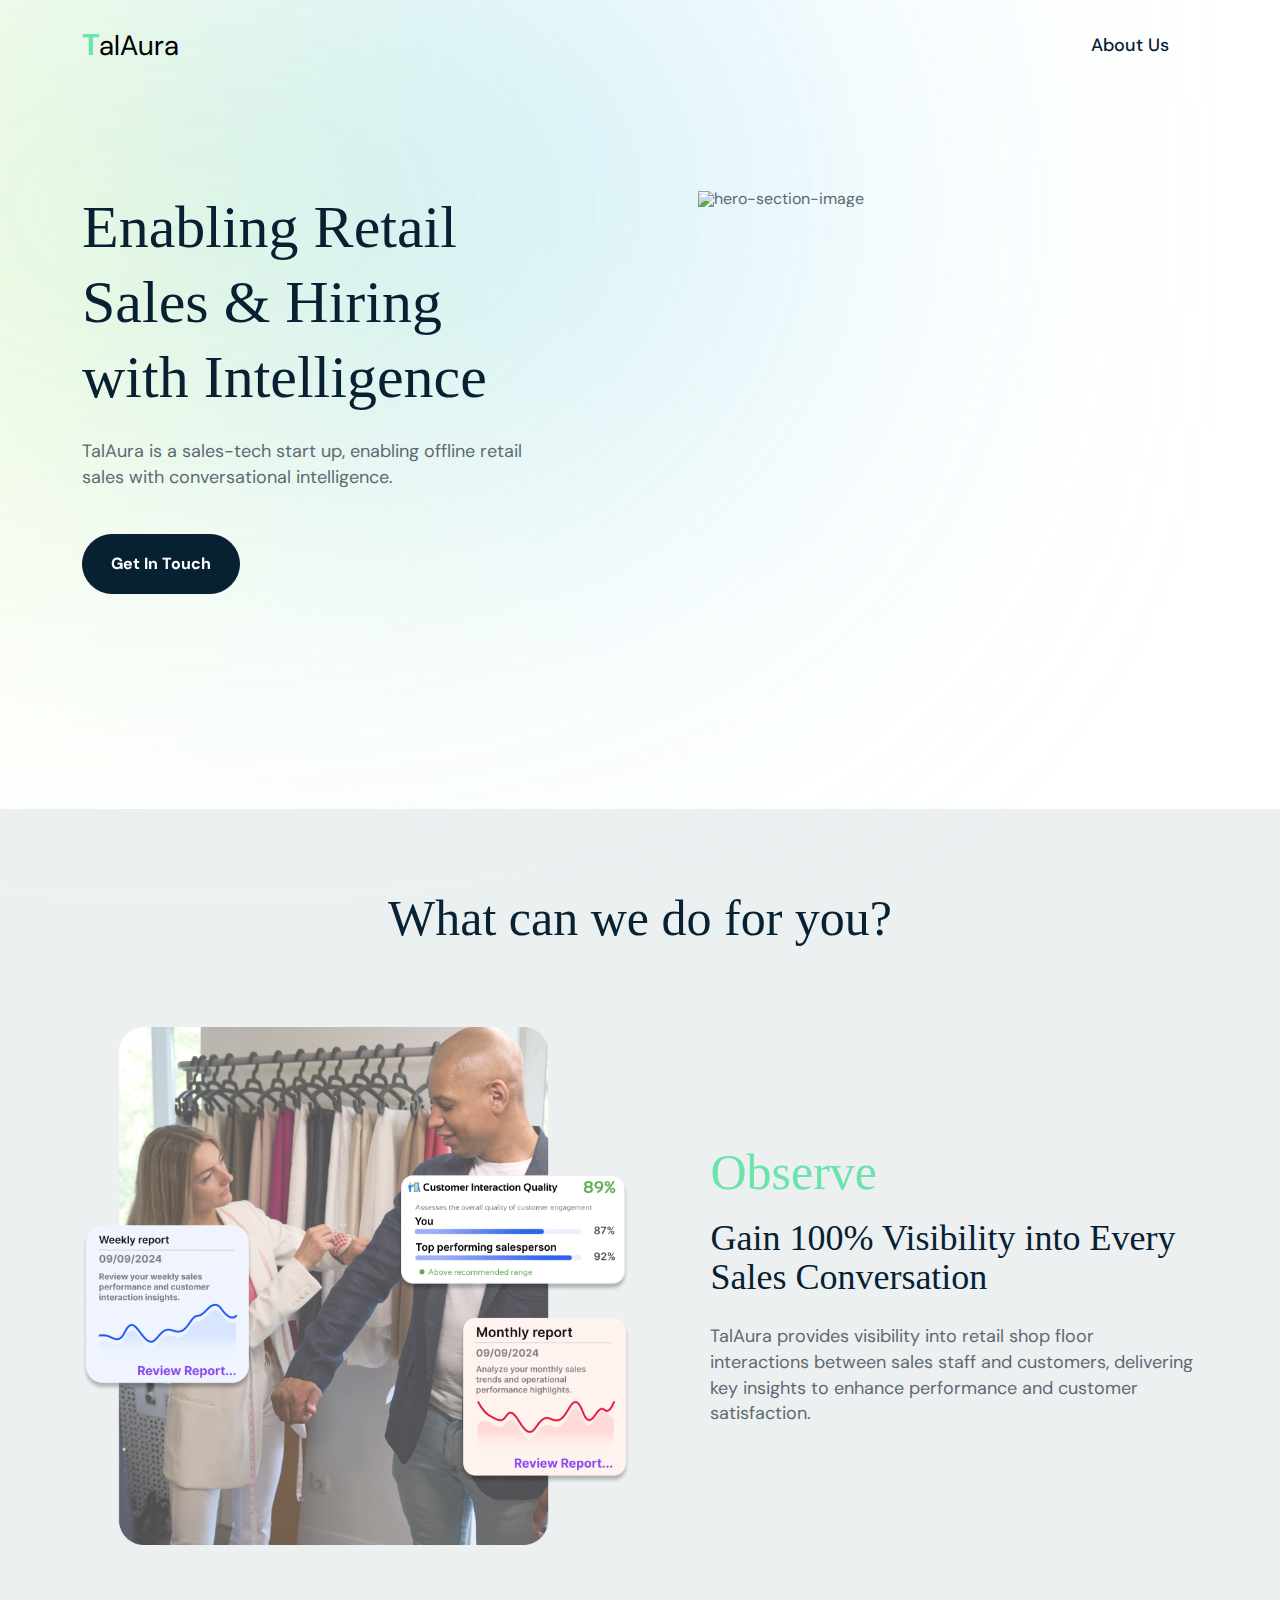
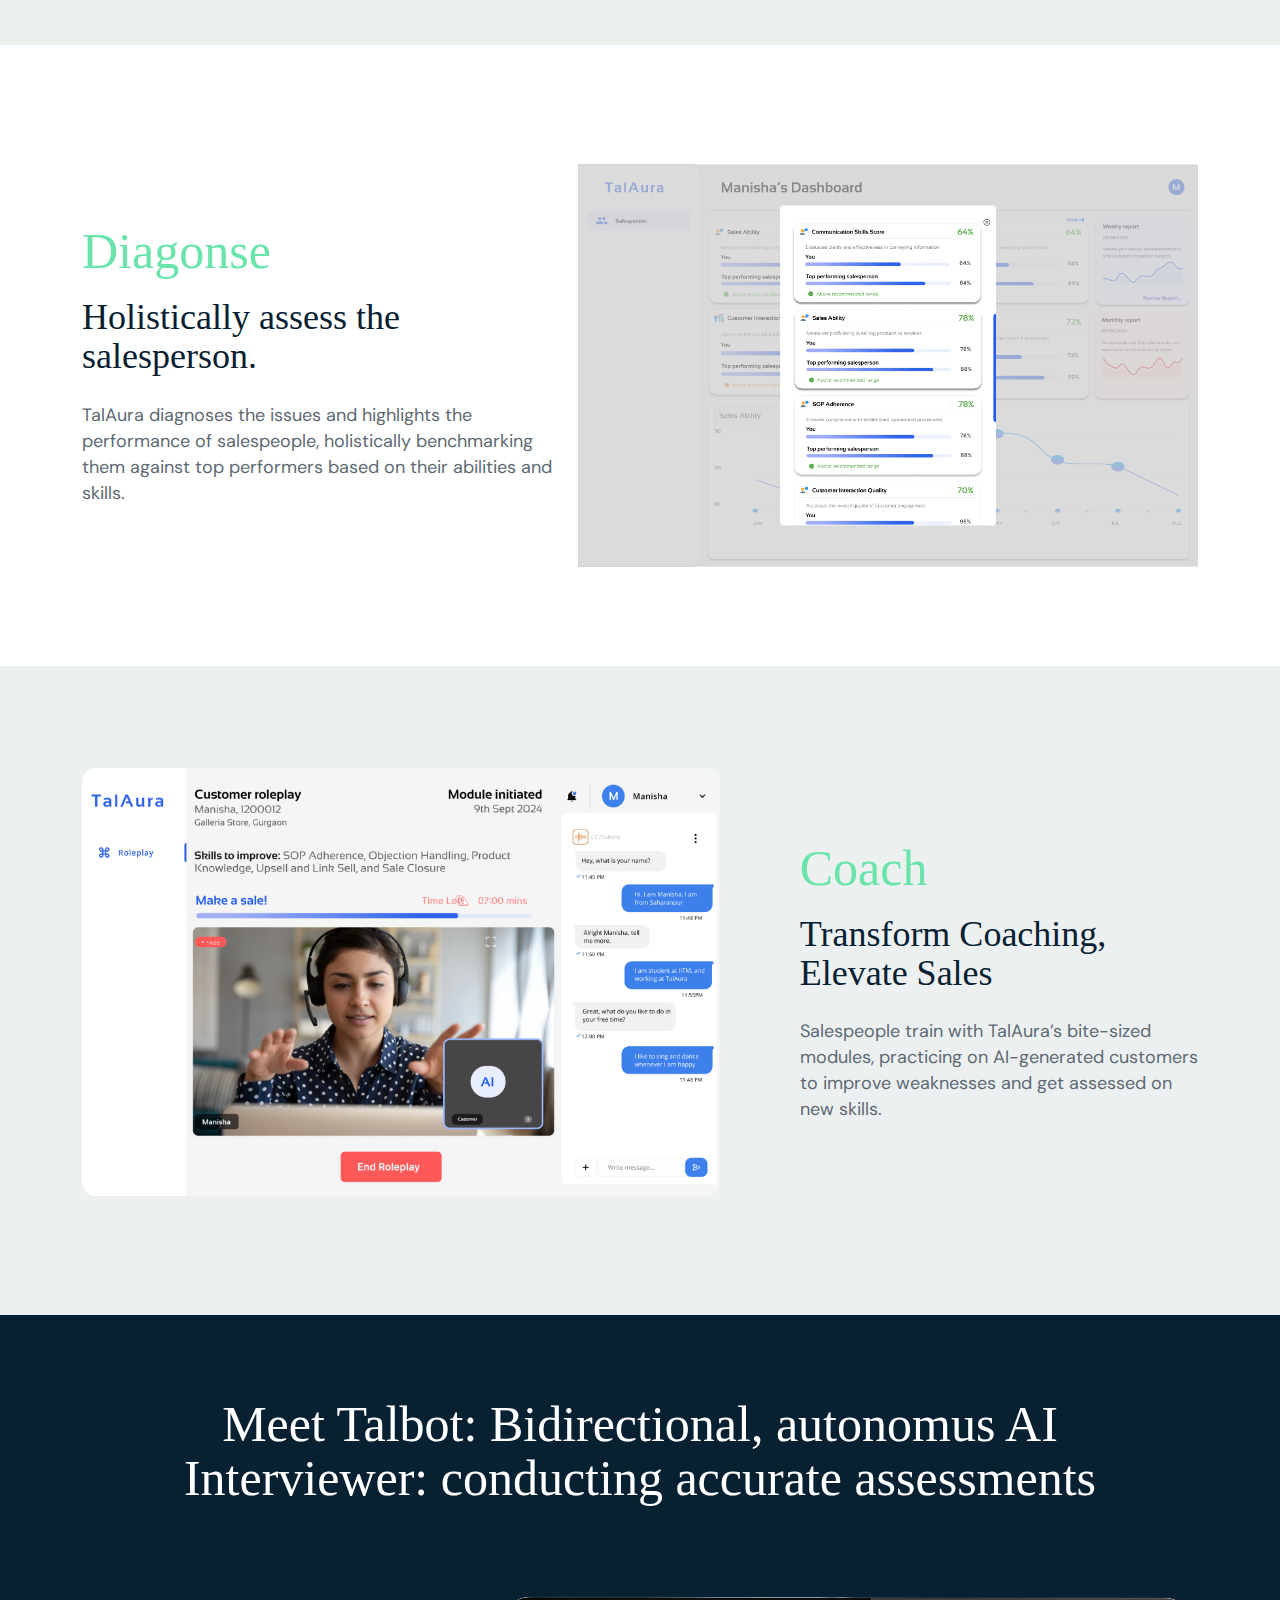
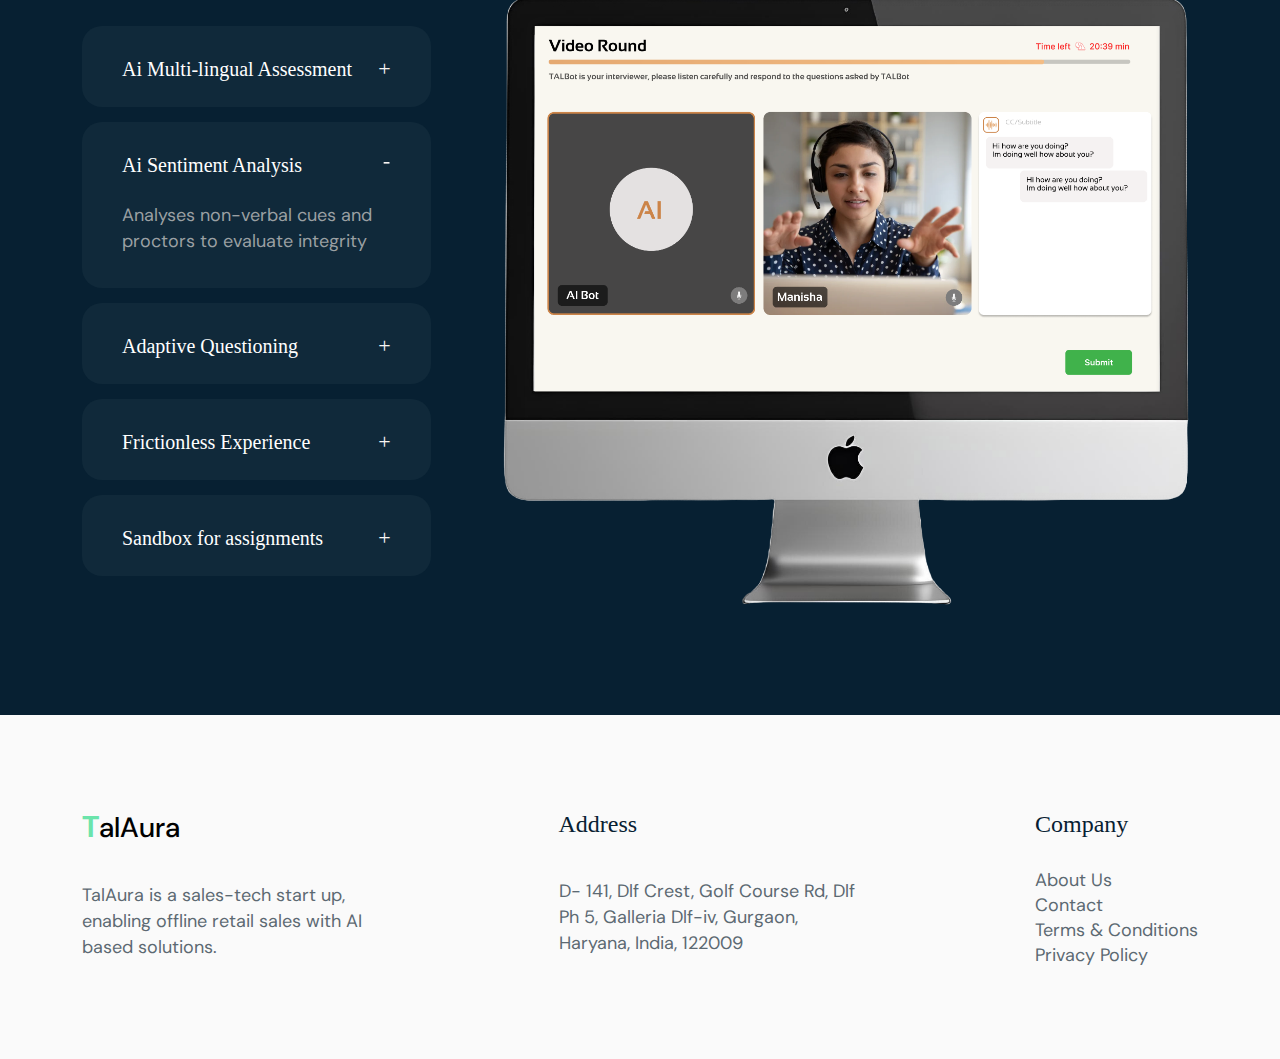
==== commit 300747df: "changes" ====
--- a/index.html
+++ b/index.html
@@ -179,7 +179,7 @@
 
           <main>
             <!-- hero area start  -->
-            <section class="hero-area section-spacing">
+            <section class="hero-area section-spacing padding-hero-bottom">
               <div class="container">
                 <div class="hero-area-inner">
                   <img
--- a/assets/css/master-online-meeting.css
+++ b/assets/css/master-online-meeting.css
@@ -7719,10 +7719,14 @@
     padding-bottom: 100px !important;
   }
   .extra-space{
-    padding: 160px 0;
-  }
-    .space{
-    padding: 100px 0;
+    padding-top: 120px;
+    padding-bottom: 160px;
+  }
+.space{
+    padding: 20px 0;
+  }
+  .padding-hero-bottom{
+    padding-bottom: 70px !important;
   }
 }
 @media only screen and (max-width: 991px) {
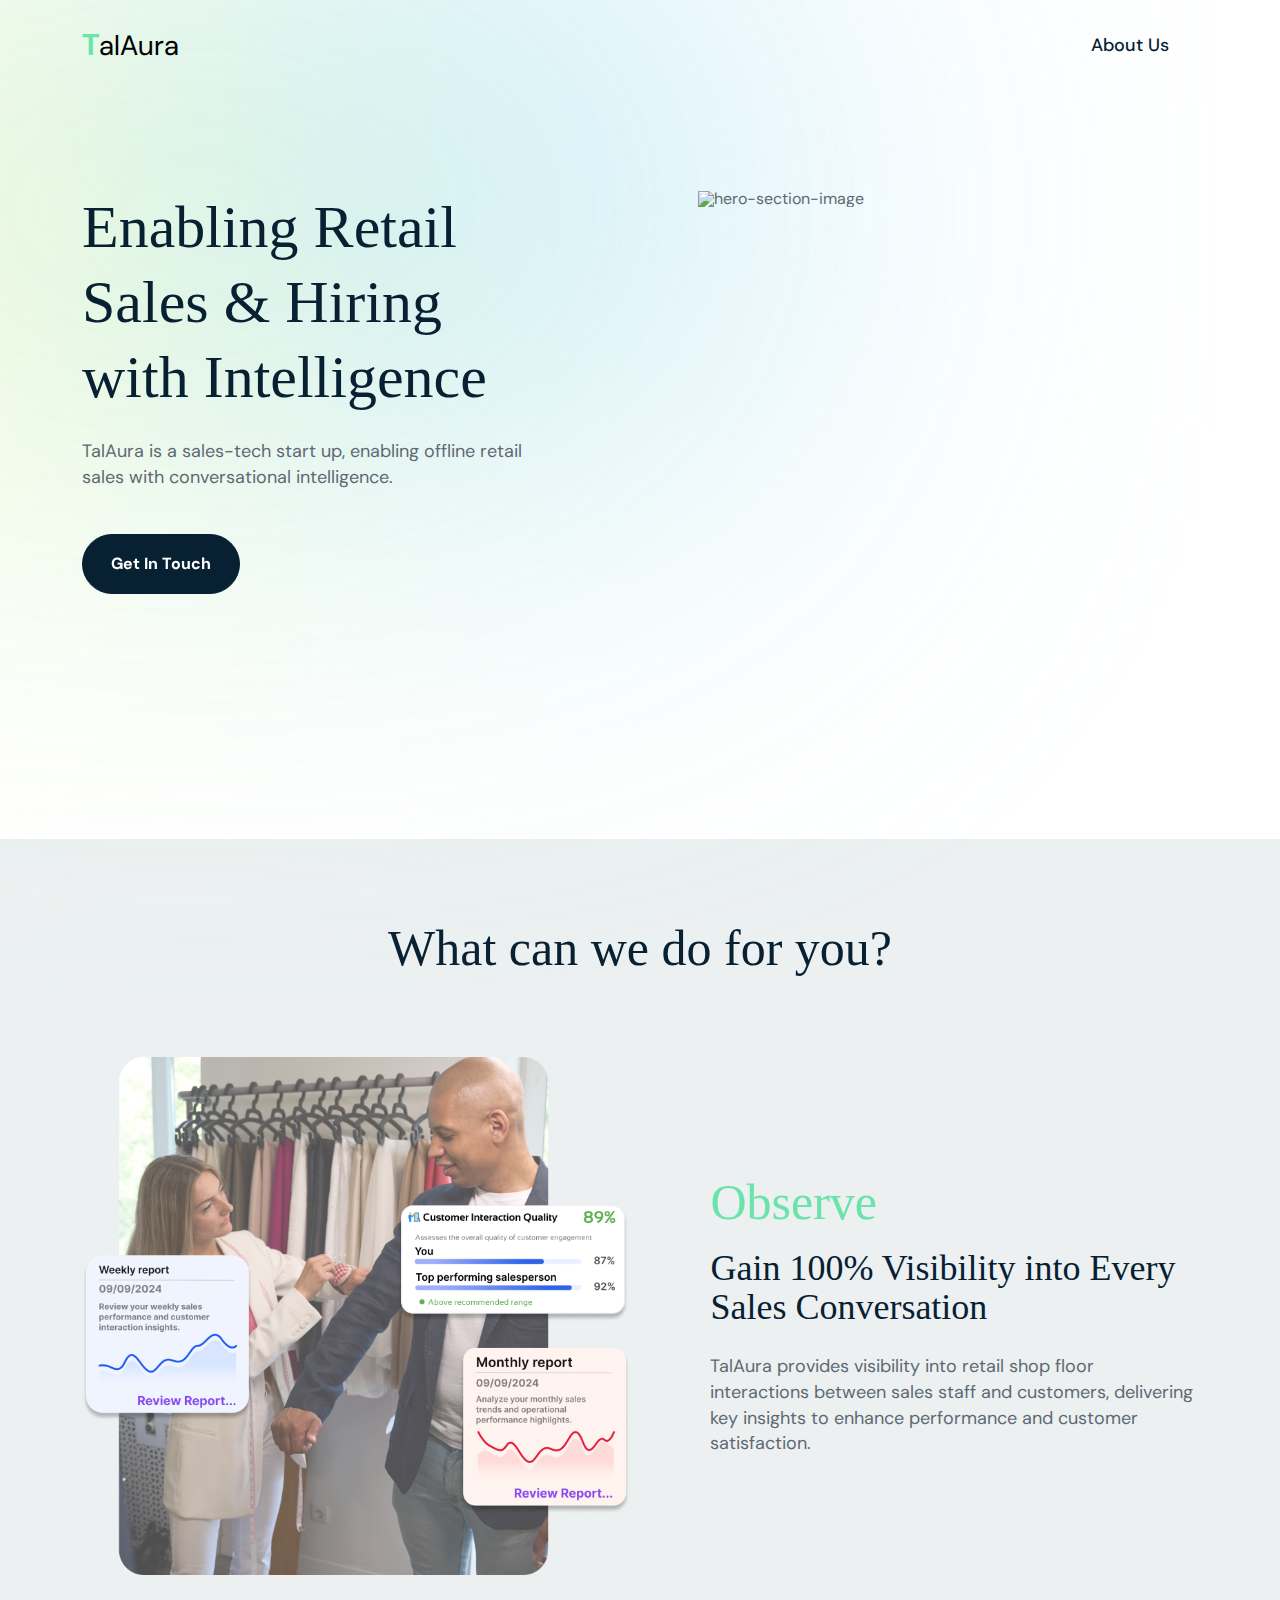
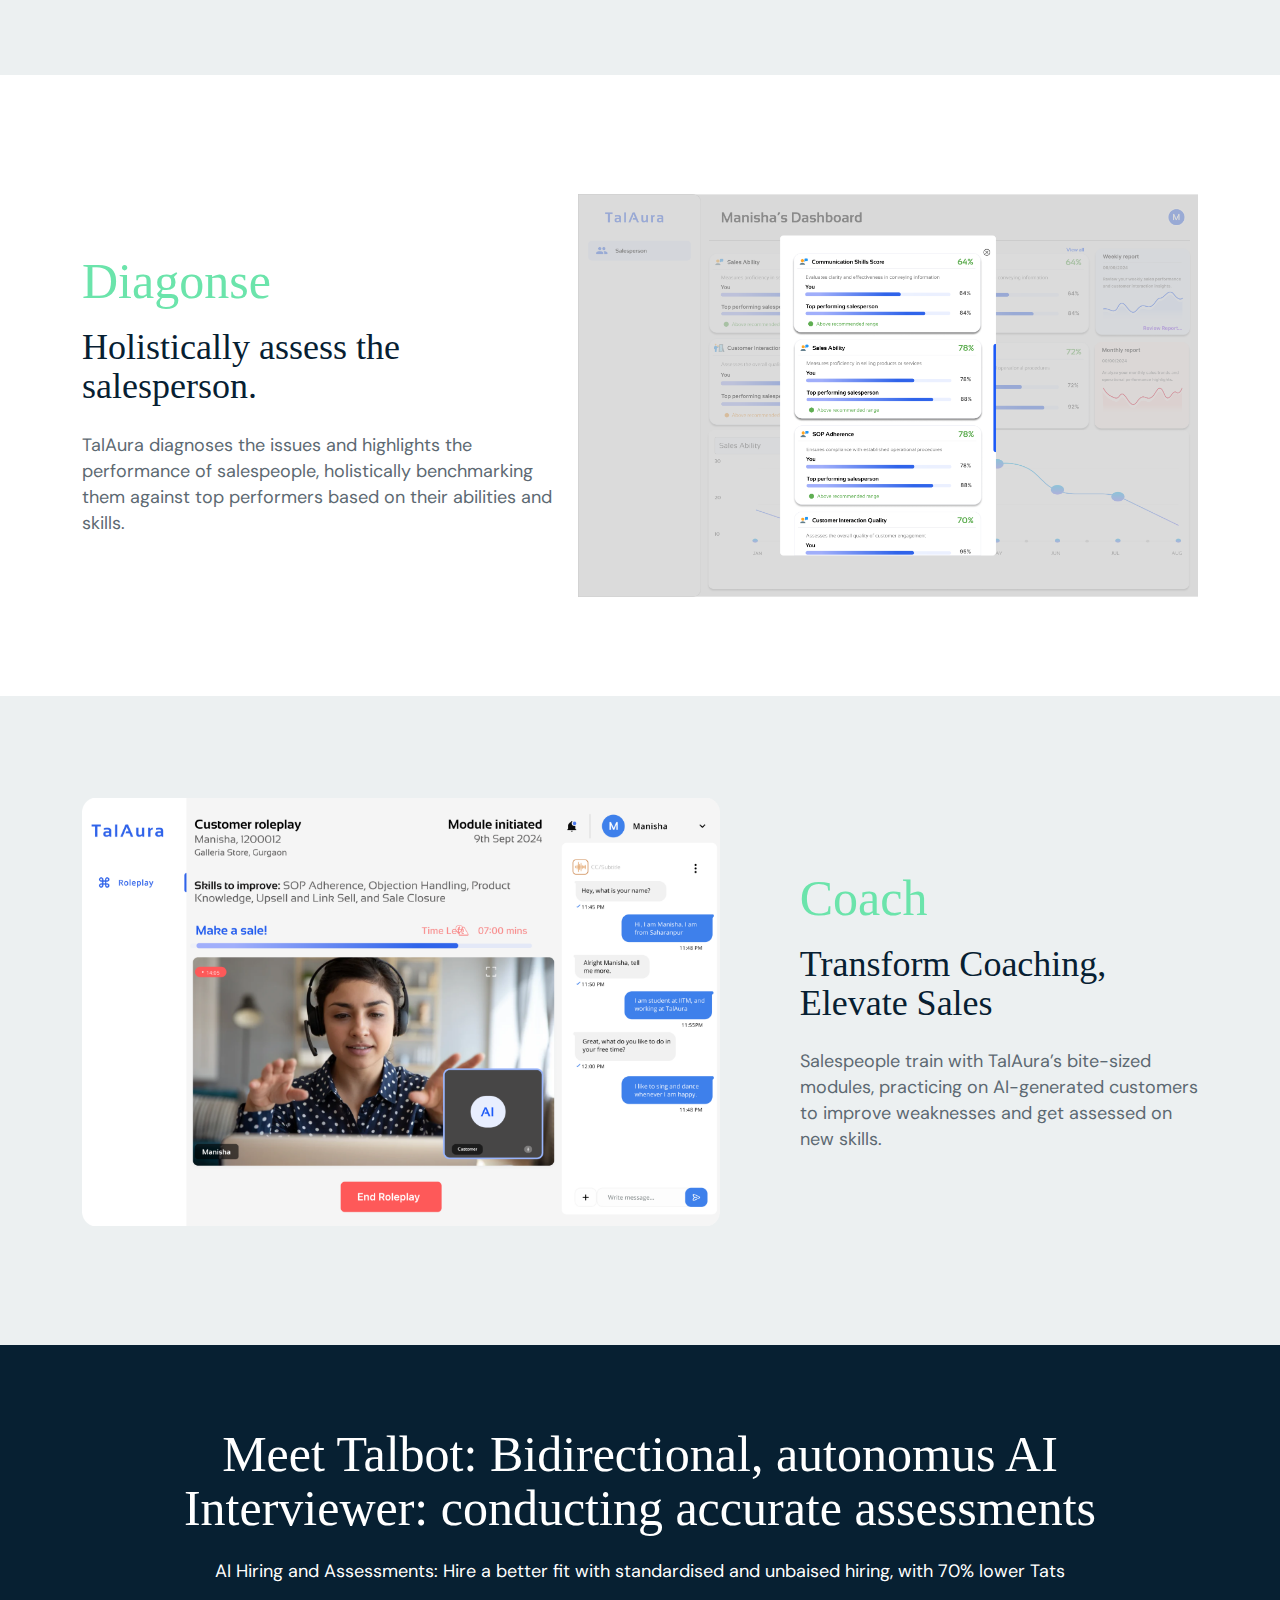
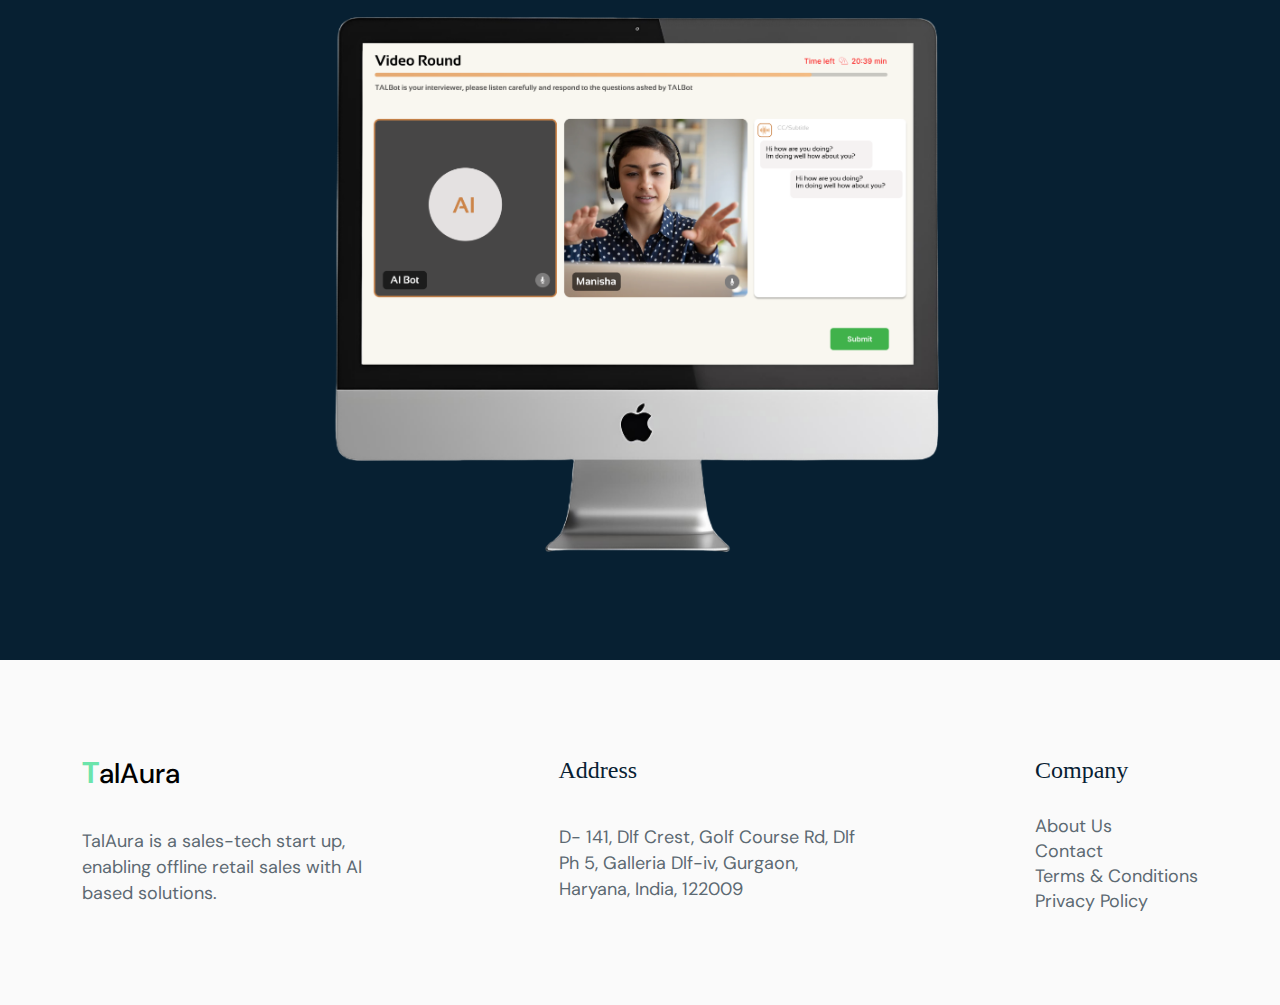
==== commit 43493f7e: "changes" ====
--- a/index.html
+++ b/index.html
@@ -179,7 +179,7 @@
 
           <main>
             <!-- hero area start  -->
-            <section class="hero-area section-spacing padding-hero-bottom">
+            <section class="hero-area section-spacing">
               <div class="container">
                 <div class="hero-area-inner">
                   <img
@@ -199,7 +199,7 @@
                       </div>
                     </div>
                     <div class="text-wrapper">
-                      <p class="text has_fade_anim" data-delay="0.30">
+                      <p class="text has_fade_anim mobile-text-center mobile-margin-top" data-delay="0.30">
                         TalAura is a sales-tech start up, enabling offline
                         retail sales with conversational intelligence.
                       </p>
@@ -334,6 +334,21 @@
                     </div>
                   </div>
                 </div>
+                 <div class="section-content mobile-margin-top mobile_view mobile-margin-bottom">
+                    <div class="section-title-wrapper">
+                      <div class="title-wrapper">
+                        <h1
+                          class="section-title has_fade_anim mb-20 mobile-text-center mobile-heading"
+                          style="color: #6be4ab"
+                        >
+                          Observe
+                        </h1>
+                      
+                      </div>
+                    </div>
+                    
+                 
+                  </div>
                 <div class="product-area-inner">
                   <div class="product-thumb">
                     <img src="./assets/imgs/gallery/observe 4.png" class="img-fluid" alt="">
@@ -361,7 +376,7 @@
                     <div class="section-title-wrapper">
                       <div class="title-wrapper">
                         <h1
-                          class="section-title has_fade_anim mb-20 mobile-text-center mobile-heading"
+                          class="section-title has_fade_anim mb-20 mobile-text-center mobile-heading desktop_view"
                           style="color: #6be4ab"
                         >
                           Observe
@@ -399,7 +414,7 @@
                   <div class="section-content mobile-margin-top">
                     <div class="title-wrapper">
                       <h1
-                        class="section-title has_fade_anim mb-20 mobile-text-center mobile-heading"
+                        class="section-title has_fade_anim mb-20 mobile-text-center mobile-heading desktop_view"
                         style="color: #6be4ab"
                       >
                         Diagonse
@@ -424,6 +439,18 @@
                       src="assets/imgs/gallery/diagonse.png"
                       alt="team image"
                     />
+                  </div>
+                   <div class="section-content mobile-margin-top mobile-margin-bottom">
+                    <div class="title-wrapper">
+                      <h1
+                        class="section-title has_fade_anim mb-20 mobile-text-center mobile-heading mobile_view"
+                        style="color: #6be4ab"
+                      >
+                        Diagonse
+                      </h1>
+                    </div>
+                  
+                    </div>
                   </div>
                 </div>
               </div>
@@ -447,6 +474,16 @@
                     </div>
                   </div>
                 </div>
+                 <div class="section-title-wrapper mobile-margin-bottom">
+                      <div class="title-wrapper">
+                        <h1
+                          class="section-title has_fade_anim mb-20 mobile-text-center mobile-heading mobile_view"
+                          style="color: #6be4ab"
+                        >
+                          Coach
+                        </h1> 
+                      </div>
+                    </div>
                 <div class="product-area-inner space">
                   <div class="product-thumb">
                     <img src="./assets/imgs/gallery/coaching 3.png" alt="" class="img-fluid">
@@ -470,11 +507,11 @@
                       />
                     </div> -->
                   </div>
-                  <div class="section-content mobile-margin-top">
+                  <div class="section-content">
                     <div class="section-title-wrapper">
                       <div class="title-wrapper">
                         <h1
-                          class="section-title has_fade_anim mb-20 mobile-text-center mobile-heading"
+                          class="section-title has_fade_anim mb-20 mobile-text-center mobile-heading desktop_view"
                           style="color: #6be4ab"
                         >
                           Coach
@@ -509,7 +546,7 @@
               <div class="container">
                 <div class="features-area-inner">
                   <div
-                    class="section-header mobile-margin-top-forty mobile-margin-bottom"
+                    class="section-header mobile-margin-top-forty mobile-margin-bottom mb-4"
                   >
                     <div class="section-title-wrapper">
                       <div class="title-wrapper">
@@ -518,11 +555,18 @@
                          <br/>
 Interviewer: conducting accurate assessments
                         </h2>
-                        <!-- <p>AI Hiring and Assessments: Hire a better fit with standardised and unbaised hiring, with 70% lower Tats</p> -->
+                        <p class="text-white mt-4">AI Hiring and Assessments: Hire a better fit with standardised and unbaised hiring, with 70% lower Tats</p>
                       </div>
                     </div>
                   </div>
-                  <div class="section-content">
+                  <div class="contianer d-flex justify-content-center align-items-center">
+                     <img
+                        src="assets/imgs/gallery/Group 289438.png"
+                        alt="feature image"
+                        class="img-fluid desktop_image"
+                      />
+                  </div>
+                  <!-- <div class="section-content" style="width: 100%;">
                     <div
                       class="accordion-wrapper has_fade_anim d-flex justify-content-center align-items-center"
                     >
@@ -654,13 +698,15 @@
                     </div>
                     <div
                       class="feature-thumb has_fade_anim mobile-margin-bottom-fifty"
+                      style="width: 100%;"
                     >
                       <img
                         src="assets/imgs/gallery/Group 289438.png"
                         alt="feature image"
-                      />
-                    </div>
-                  </div>
+                        class="img-fluid"
+                      />
+                    </div>
+                  </div> -->
                 </div>
               </div>
             </section>
--- a/assets/css/master-online-meeting.css
+++ b/assets/css/master-online-meeting.css
@@ -8994,7 +8994,21 @@
 .progress-wrap svg.progress-circle path {
   stroke: var(--theme);
 }
+.mobile_view{
+    display: none;
+}
+.center{
+  display: flex;
+  justify-content: center;
+  align-items: center;
+}
+.desktop_image{
+  width: 55%;
+}
 @media only screen and (max-width: 600px) {
+  .desktop_image{
+    width: 100%;
+  }
   .wc-btn-primary {
     padding: 15px 25px;
   }
@@ -9031,6 +9045,9 @@
   .mobile-margin-top {
     margin-top: 60px;
   }
+  .mobile-margin{
+    margin: 60px 0;
+  }
   .mobile-margin-bottom {
     margin-bottom: 60px;
   }
@@ -9043,4 +9060,7 @@
   .mobile-heading {
     font-size: 36px;
   }
+  .mobile-bottom-margin-zero{
+    margin-bottom: 0;
+  }
 } /*# sourceMappingURL=master-online-meeting.css.map */
